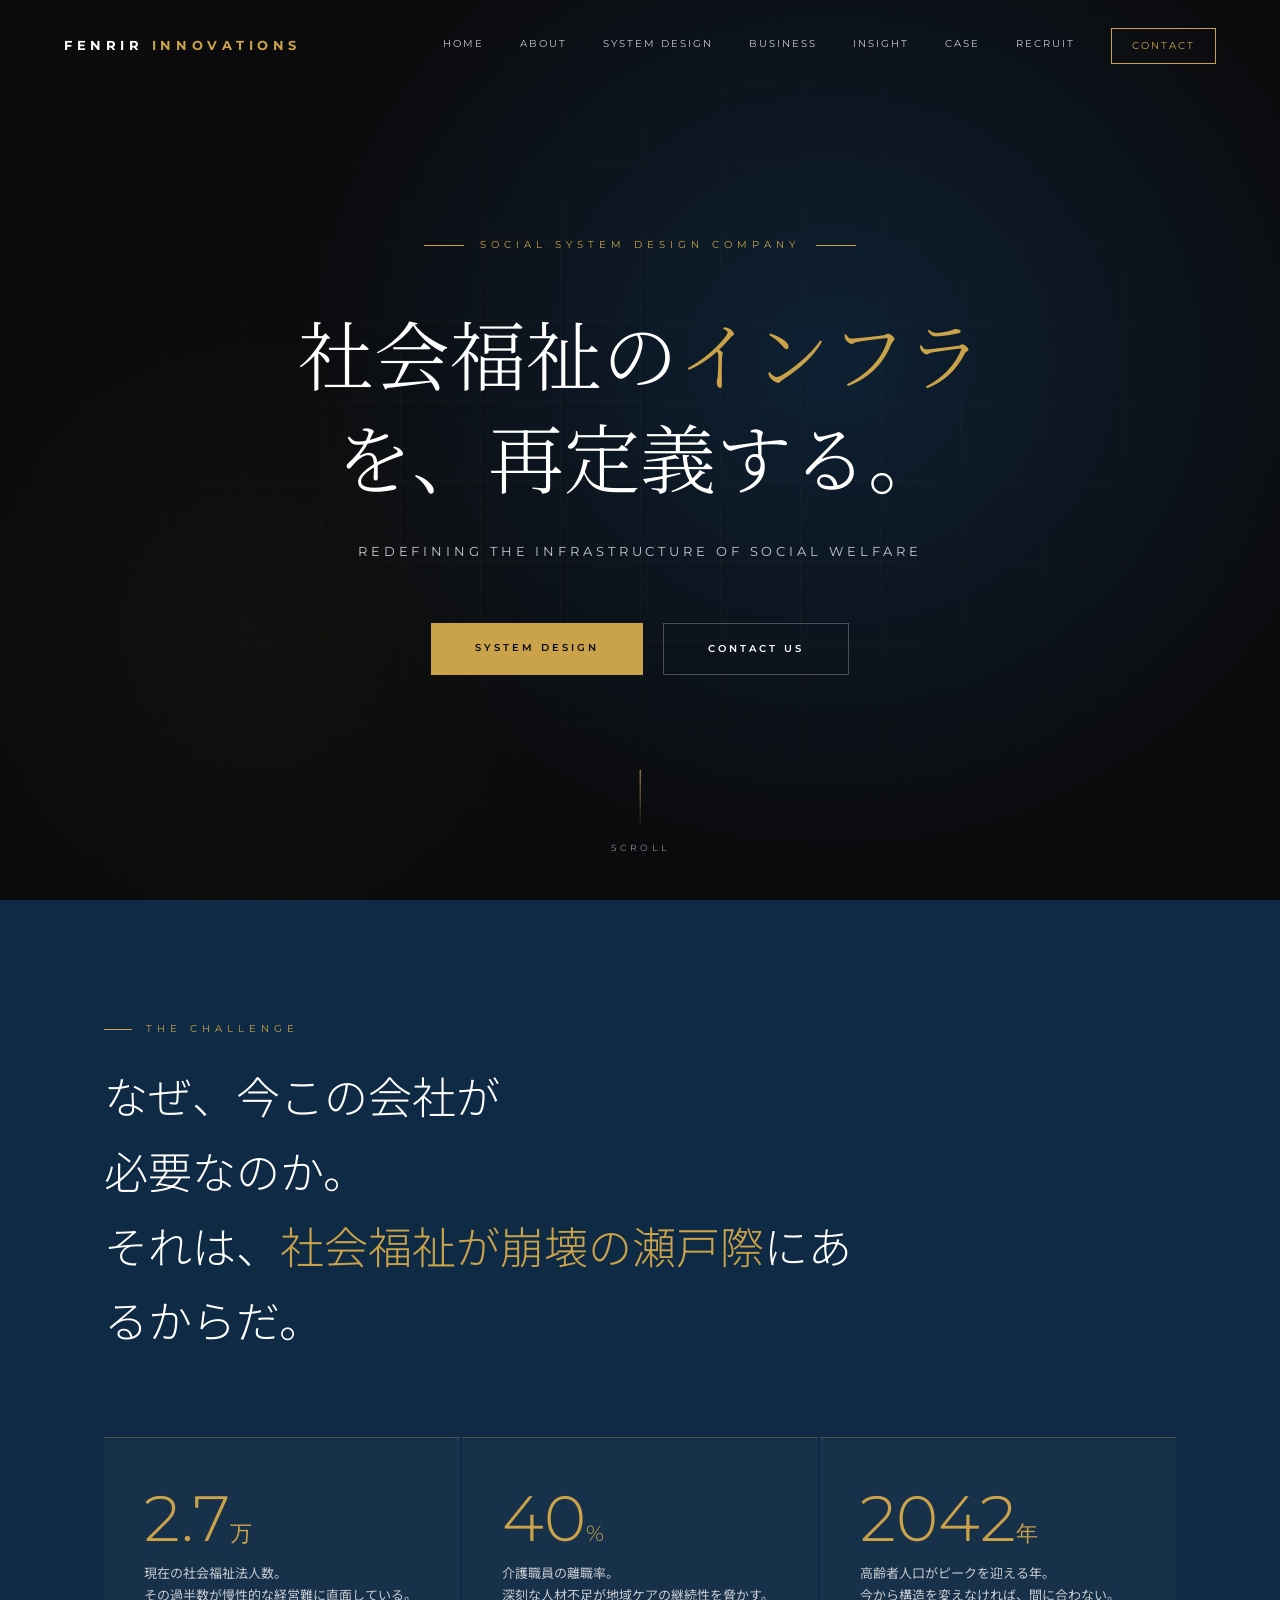
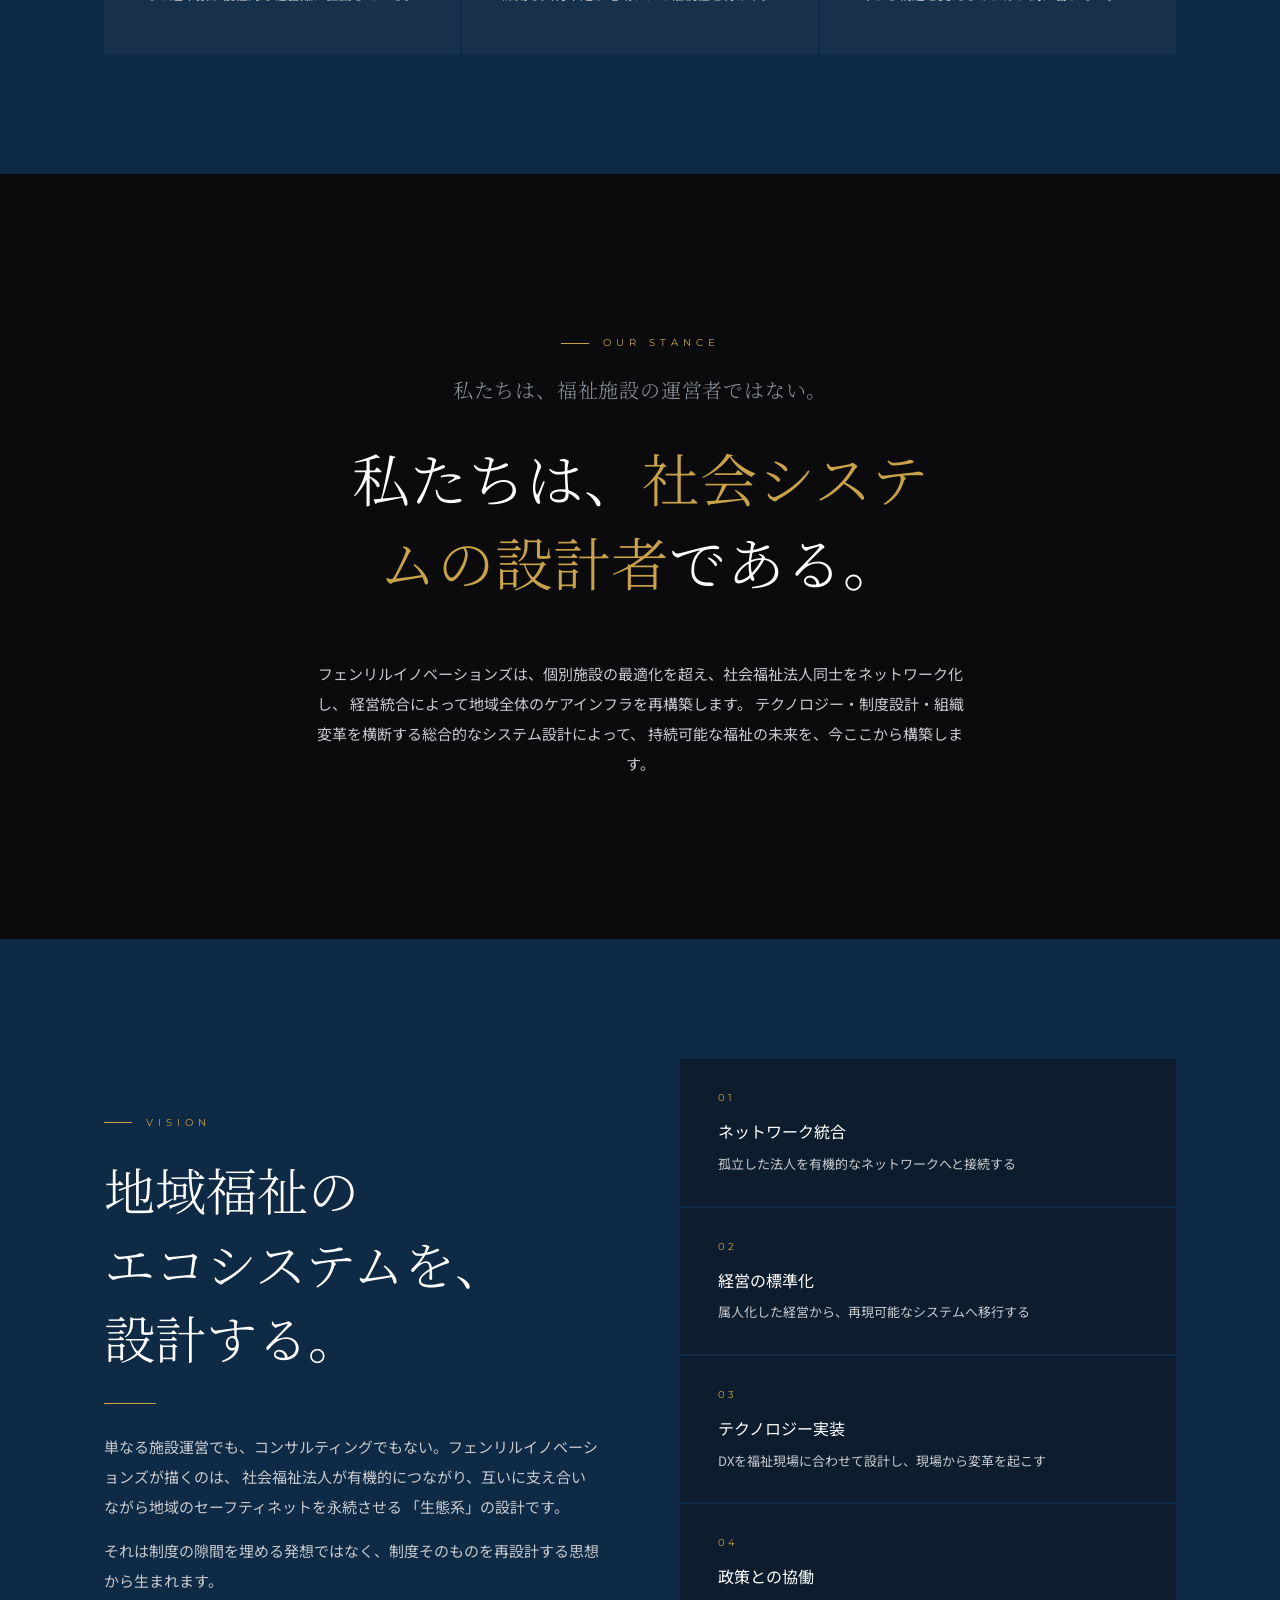
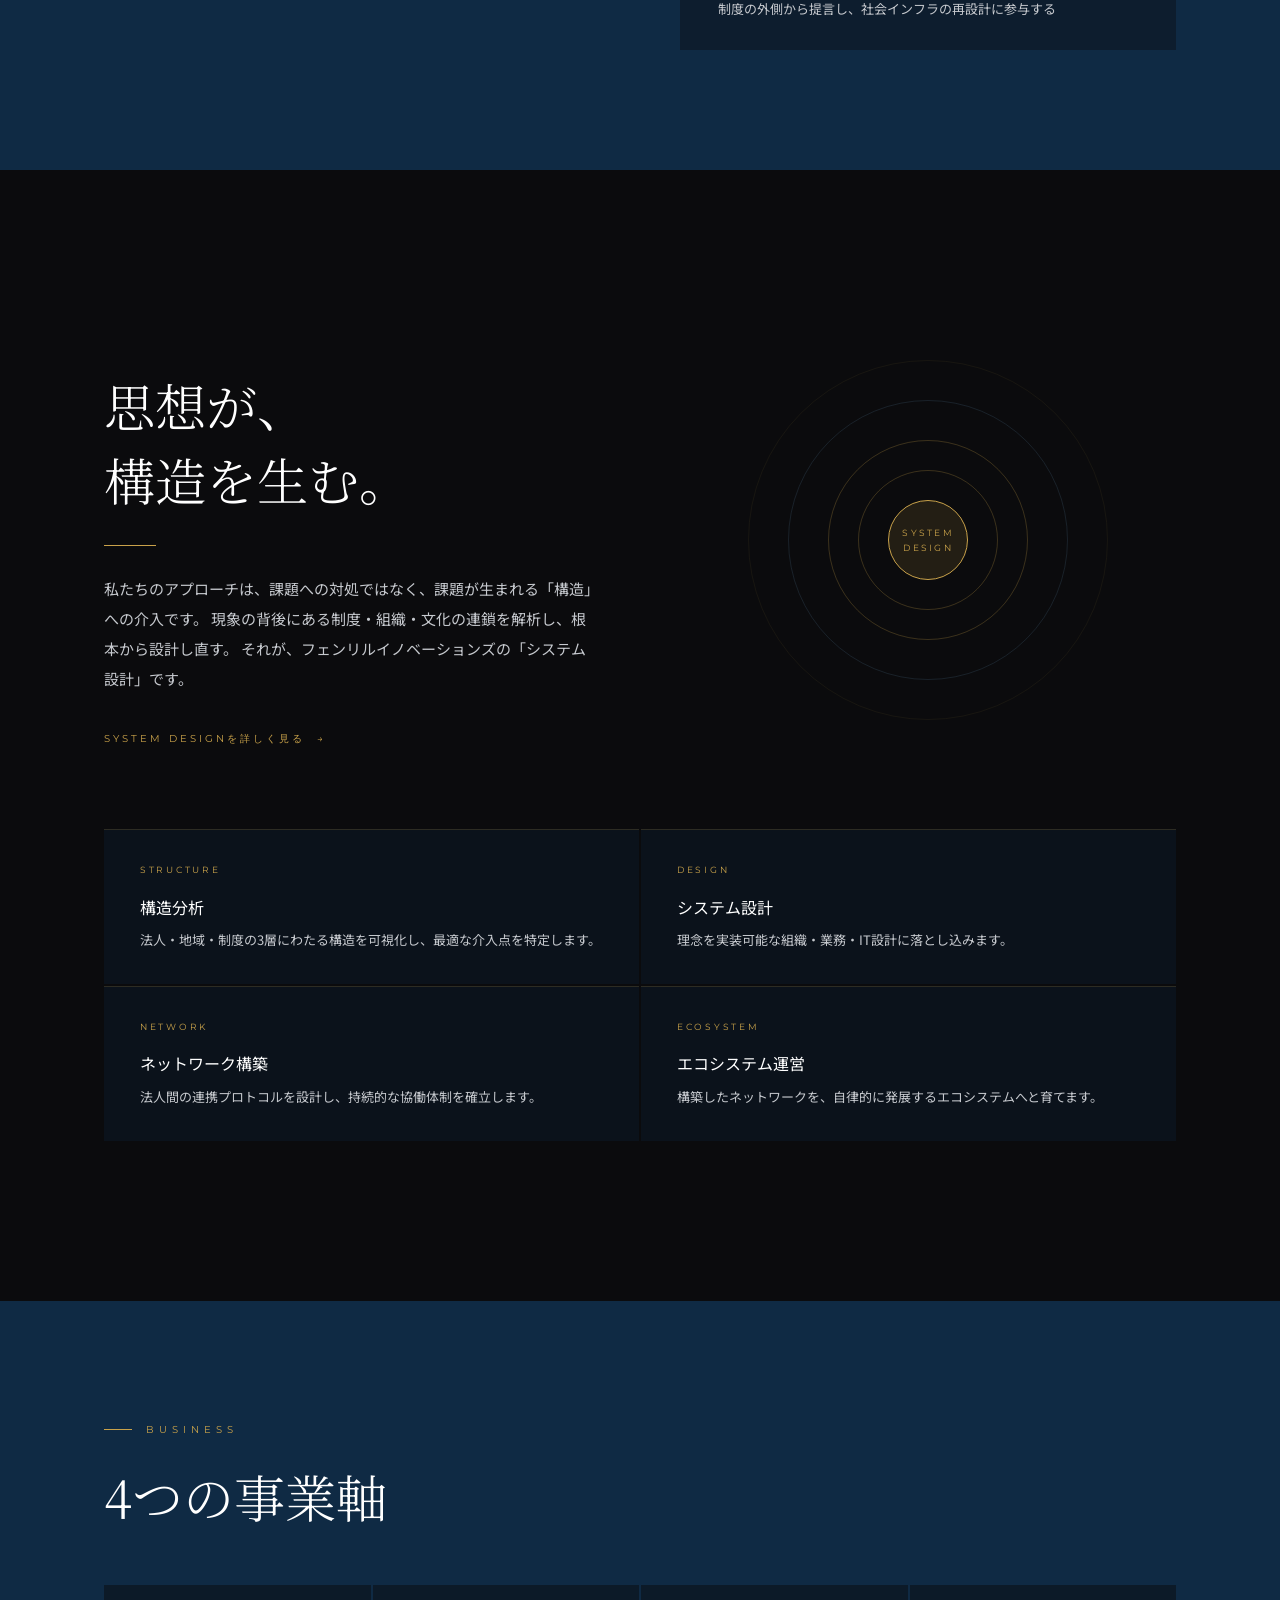
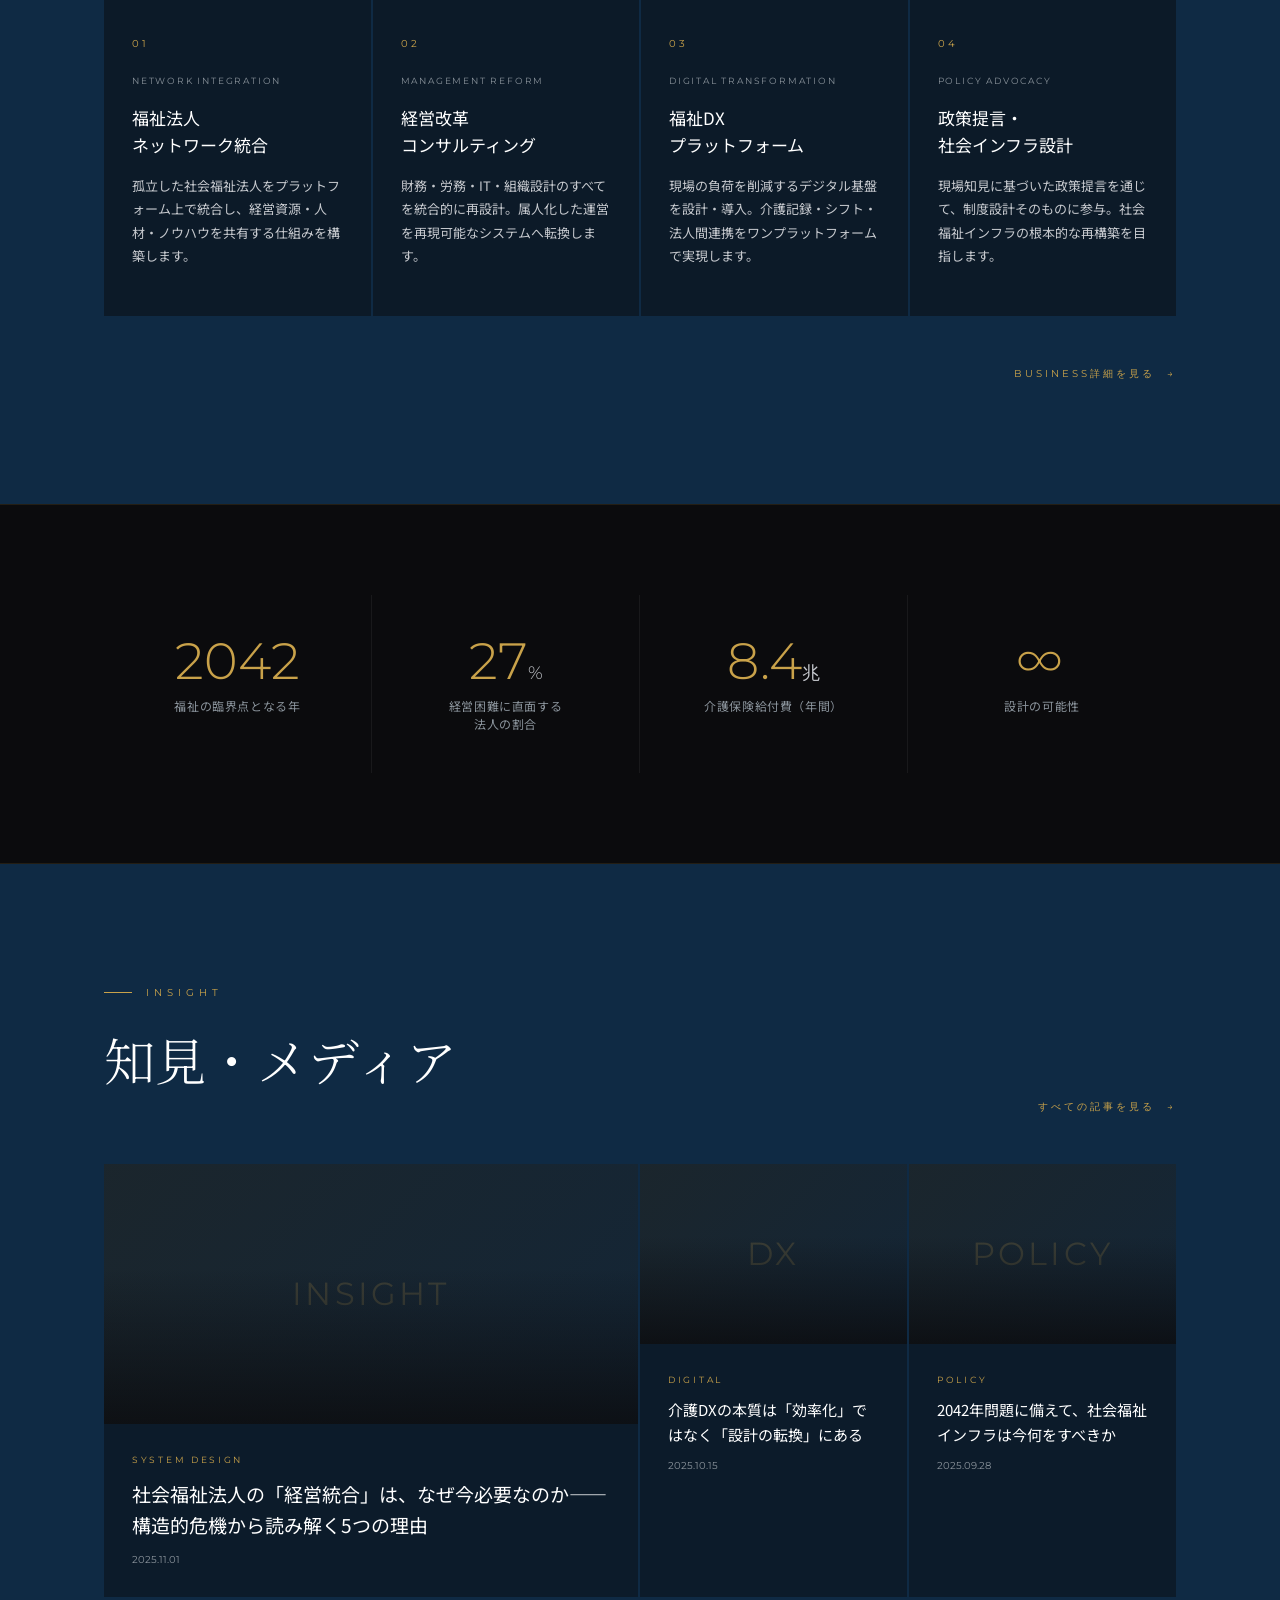
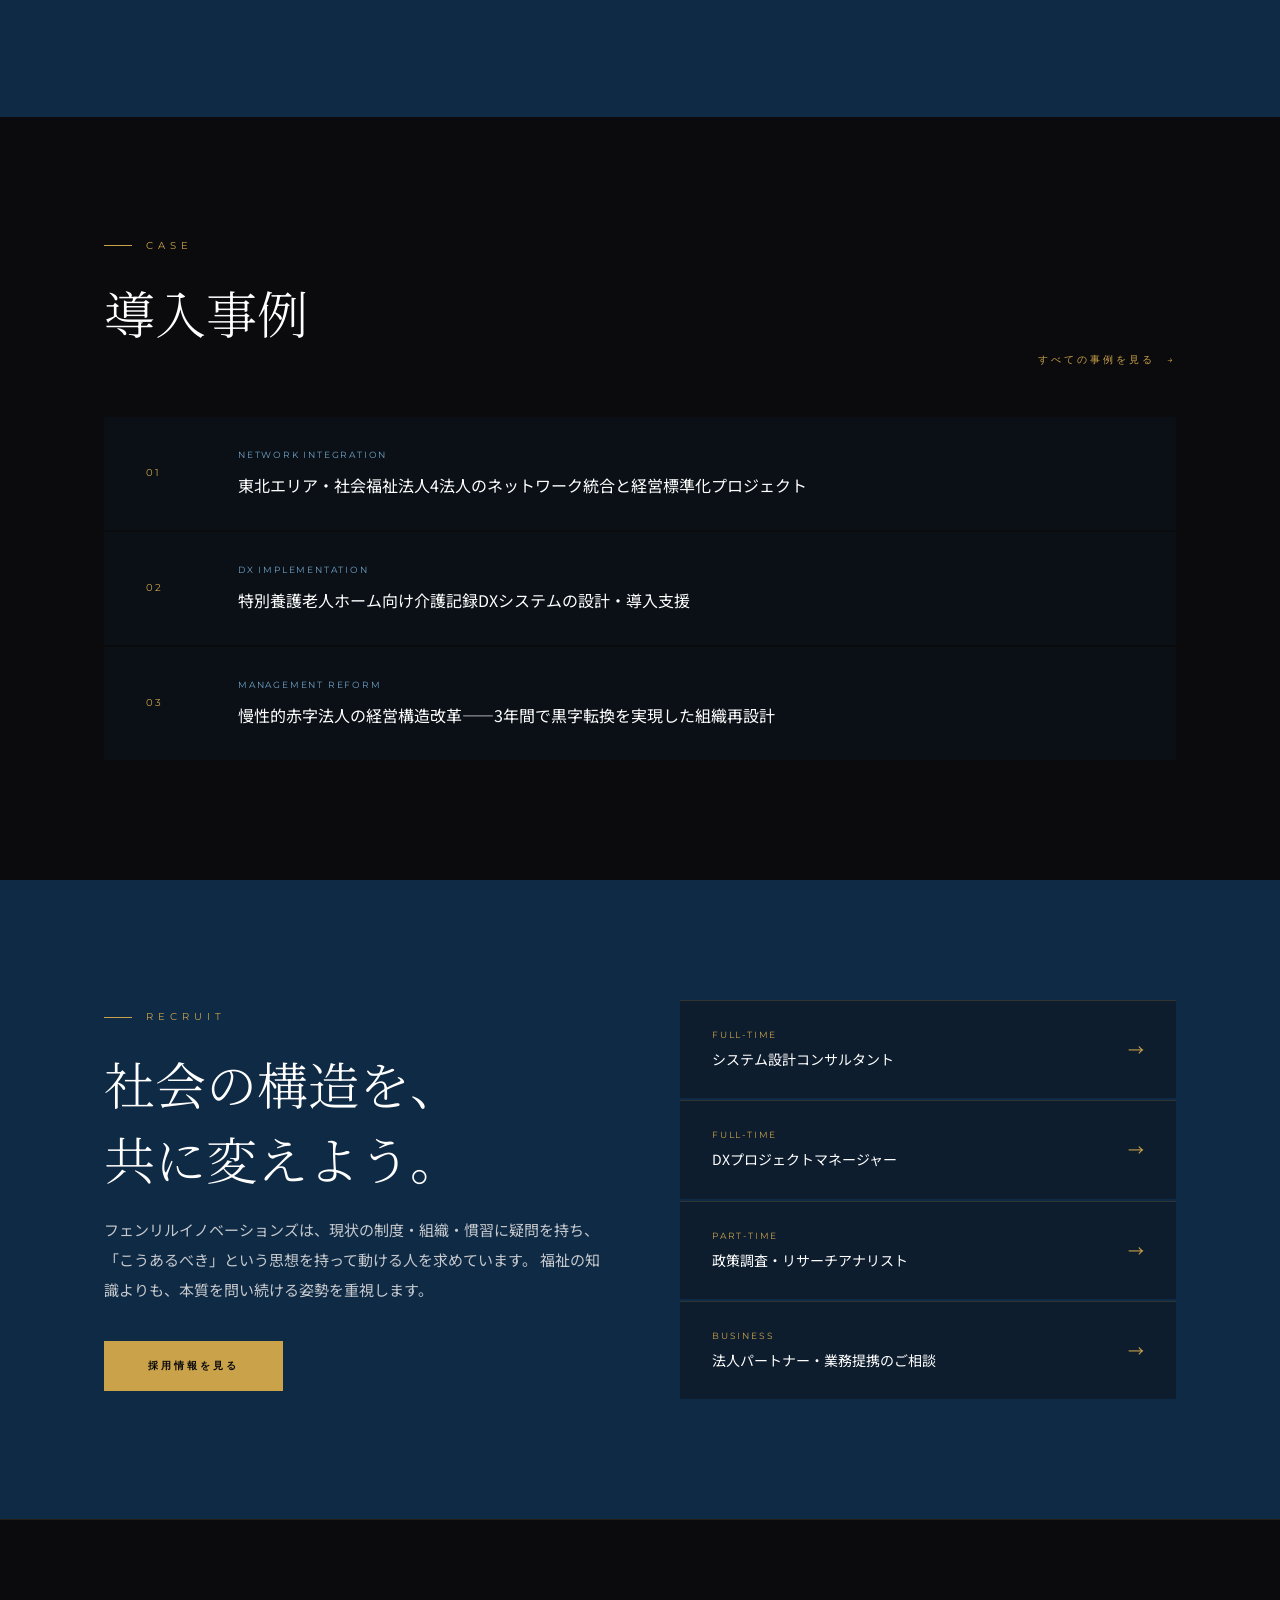
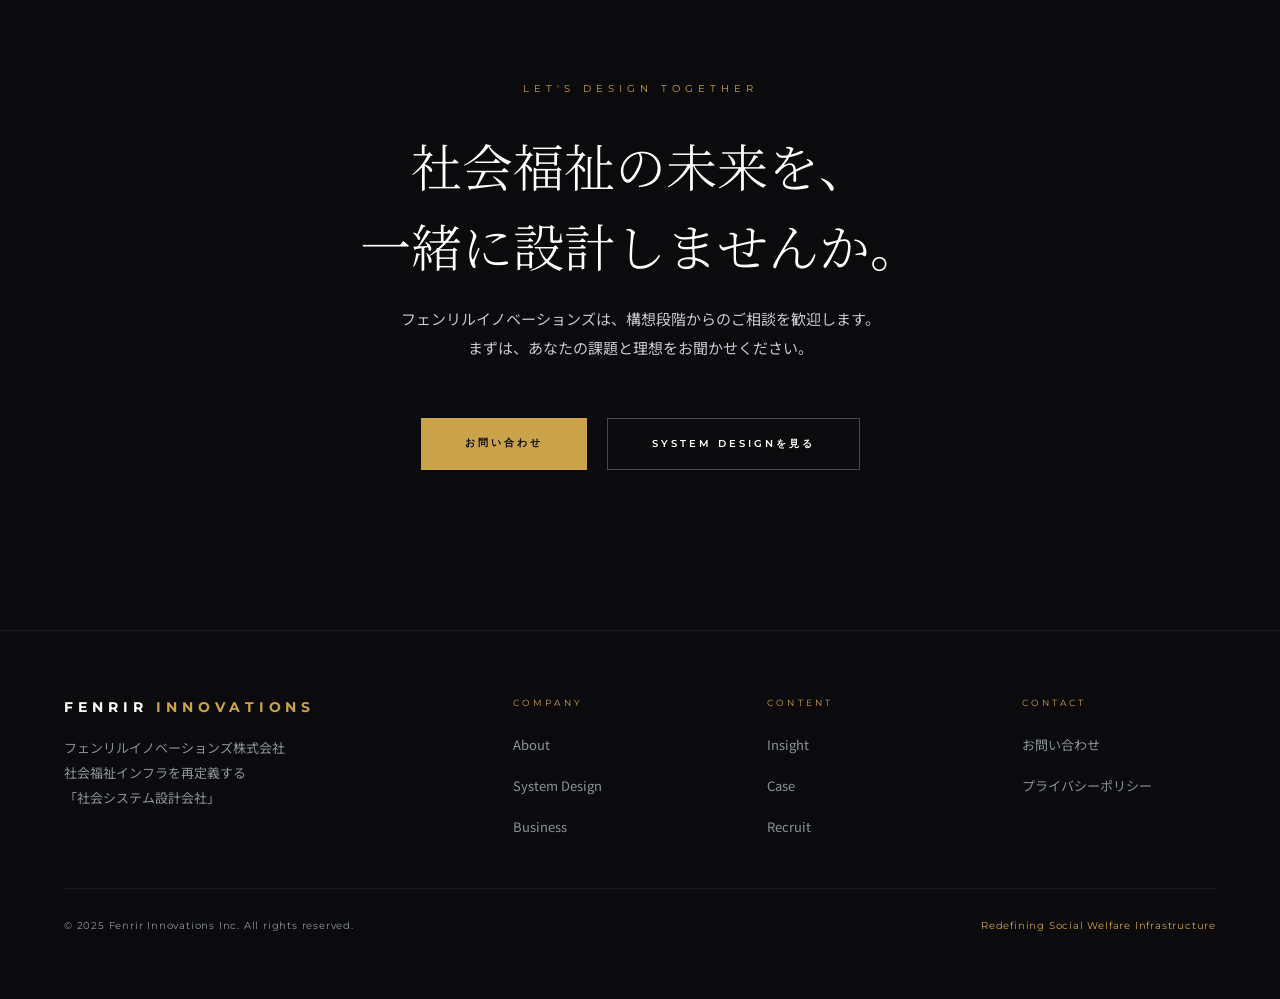
==== index.html @ e17260b4 "fix: STANCEセクションの取り消し線廃止・HEROの改行最適化 - STANCE: 取り消し線を削除し、サイズ差と色で対比を表現する設計に変更 - HERO: <br>タグ削除 + text-" ====
<!DOCTYPE html>
<html lang="ja">
<head>
  <meta charset="UTF-8">
  <meta name="viewport" content="width=device-width, initial-scale=1.0">
  <title>Fenrir Innovations Inc. | 社会福祉のインフラを、再定義する。</title>
  <meta name="description" content="フェンリルイノベーションズ株式会社は、社会福祉法人のネットワーク化と経営統合により、持続可能な地域福祉エコシステムを構築する「社会システム設計会社」です。">
  <link rel="preconnect" href="https://fonts.googleapis.com">
  <link rel="preconnect" href="https://fonts.gstatic.com" crossorigin>
  <link href="https://fonts.googleapis.com/css2?family=Noto+Serif+JP:wght@300;400;700&family=Noto+Sans+JP:wght@300;400;500&family=Montserrat:wght@300;400;600;700&display=swap" rel="stylesheet">
  <link rel="stylesheet" href="style.css">
</head>
<body>

<!-- HEADER -->
<header id="header">
  <a href="index.html" class="logo">FENRIR <span>INNOVATIONS</span></a>
  <nav>
    <a href="index.html">Home</a>
    <a href="about.html">About</a>
    <a href="system-design.html">System Design</a>
    <a href="business.html">Business</a>
    <a href="insight.html">Insight</a>
    <a href="case.html">Case</a>
    <a href="recruit.html">Recruit</a>
    <a href="contact.html" class="nav-cta">Contact</a>
  </nav>
  <div class="hamburger" id="hamburger"><span></span><span></span><span></span></div>
</header>

<div class="mobile-nav" id="mobileNav">
  <a href="index.html">Home</a>
  <a href="about.html">About</a>
  <a href="system-design.html">System Design</a>
  <a href="business.html">Business</a>
  <a href="insight.html">Insight</a>
  <a href="case.html">Case</a>
  <a href="recruit.html">Recruit</a>
  <a href="contact.html">Contact</a>
</div>

<!-- S1: HERO -->
<section class="hero">
  <div class="hero-bg"></div>
  <div class="hero-grid"></div>
  <div class="hero-content">
    <div class="hero-badge fu">Social System Design Company</div>
    <h1 class="hero-title fu">社会福祉の<span class="g">インフラ</span>を、再定義する。</h1>
    <p class="hero-en fu">Redefining the Infrastructure of Social Welfare</p>
    <div class="hero-btns fu">
      <a href="system-design.html" class="btn btn-gold">System Design</a>
      <a href="contact.html" class="btn btn-line">Contact Us</a>
    </div>
  </div>
  <div class="hero-scroll">
    <div class="scroll-line"></div>
    <span>Scroll</span>
  </div>
</section>

<!-- S2: CHALLENGE -->
<section class="s-challenge">
  <div class="wrap">
    <div class="s-label fu">The Challenge</div>
    <div class="challenge-quote fu">
      なぜ、今この会社が<br>必要なのか。<br>それは、<em>社会福祉が崩壊の瀬戸際</em>にあるからだ。
    </div>
    <div class="stats stg">
      <div class="stat">
        <div class="stat-n">2.7<span class="stat-u">万</span></div>
        <div class="stat-l">現在の社会福祉法人数。<br>その過半数が慢性的な経営難に直面している。</div>
      </div>
      <div class="stat">
        <div class="stat-n">40<span class="stat-u">%</span></div>
        <div class="stat-l">介護職員の離職率。<br>深刻な人材不足が地域ケアの継続性を脅かす。</div>
      </div>
      <div class="stat">
        <div class="stat-n">2042<span class="stat-u">年</span></div>
        <div class="stat-l">高齢者人口がピークを迎える年。<br>今から構造を変えなければ、間に合わない。</div>
      </div>
    </div>
  </div>
</section>

<!-- S3: STANCE -->
<section class="s-stance">
  <div class="wrap">
    <div class="s-label fu" style="justify-content:center;">Our Stance</div>
    <div class="stance-text fu">
      <p class="stance-neg">私たちは、福祉施設の運営者ではない。</p>
      <p class="stance-pos">私たちは、<span>社会システムの設計者</span>である。</p>
    </div>
    <p class="stance-body fu">
      フェンリルイノベーションズは、個別施設の最適化を超え、社会福祉法人同士をネットワーク化し、
      経営統合によって地域全体のケアインフラを再構築します。
      テクノロジー・制度設計・組織変革を横断する総合的なシステム設計によって、
      持続可能な福祉の未来を、今ここから構築します。
    </p>
  </div>
</section>

<!-- S4: VISION -->
<section class="s-vision">
  <div class="wrap">
    <div class="vision-text">
      <div class="s-label fu">Vision</div>
      <h2 class="s-title fu">地域福祉の<br>エコシステムを、<br>設計する。</h2>
      <div class="s-divider fu"></div>
      <p class="s-body fu">
        単なる施設運営でも、コンサルティングでもない。フェンリルイノベーションズが描くのは、
        社会福祉法人が有機的につながり、互いに支え合いながら地域のセーフティネットを永続させる
        「生態系」の設計です。
      </p>
      <p class="s-body fu" style="margin-top:14px;">
        それは制度の隙間を埋める発想ではなく、制度そのものを再設計する思想から生まれます。
      </p>
    </div>
    <div class="vision-pillars fu">
      <div class="v-pillar">
        <div class="v-num">01</div>
        <div class="v-name">ネットワーク統合</div>
        <div class="v-desc">孤立した法人を有機的なネットワークへと接続する</div>
      </div>
      <div class="v-pillar">
        <div class="v-num">02</div>
        <div class="v-name">経営の標準化</div>
        <div class="v-desc">属人化した経営から、再現可能なシステムへ移行する</div>
      </div>
      <div class="v-pillar">
        <div class="v-num">03</div>
        <div class="v-name">テクノロジー実装</div>
        <div class="v-desc">DXを福祉現場に合わせて設計し、現場から変革を起こす</div>
      </div>
      <div class="v-pillar">
        <div class="v-num">04</div>
        <div class="v-name">政策との協働</div>
        <div class="v-desc">制度の外側から提言し、社会インフラの再設計に参与する</div>
      </div>
    </div>
  </div>
</section>

<!-- S5: SYSTEM DESIGN -->
<section class="s-system">
  <div class="wrap">
    <div class="system-head">
      <div>
        <div class="s-label fu">System Design</div>
        <h2 class="s-title fu">思想が、<br>構造を生む。</h2>
        <div class="s-divider fu"></div>
        <p class="s-body fu">
          私たちのアプローチは、課題への対処ではなく、課題が生まれる「構造」への介入です。
          現象の背後にある制度・組織・文化の連鎖を解析し、根本から設計し直す。
          それが、フェンリルイノベーションズの「システム設計」です。
        </p>
        <a href="system-design.html" class="link-arrow fu" style="margin-top:36px;display:inline-flex;">System Designを詳しく見る</a>
      </div>
      <div class="diagram-wrap fi">
        <div class="diagram">
          <div class="ring"></div>
          <div class="ring"></div>
          <div class="ring"></div>
          <div class="ring"></div>
          <div class="ring"></div>
          <div class="ring-text">SYSTEM<br>DESIGN</div>
        </div>
      </div>
    </div>
    <div class="nodes stg">
      <div class="node">
        <div class="node-tag">Structure</div>
        <div class="node-title">構造分析</div>
        <div class="node-desc">法人・地域・制度の3層にわたる構造を可視化し、最適な介入点を特定します。</div>
      </div>
      <div class="node">
        <div class="node-tag">Design</div>
        <div class="node-title">システム設計</div>
        <div class="node-desc">理念を実装可能な組織・業務・IT設計に落とし込みます。</div>
      </div>
      <div class="node">
        <div class="node-tag">Network</div>
        <div class="node-title">ネットワーク構築</div>
        <div class="node-desc">法人間の連携プロトコルを設計し、持続的な協働体制を確立します。</div>
      </div>
      <div class="node">
        <div class="node-tag">Ecosystem</div>
        <div class="node-title">エコシステム運営</div>
        <div class="node-desc">構築したネットワークを、自律的に発展するエコシステムへと育てます。</div>
      </div>
    </div>
  </div>
</section>

<!-- S6: BUSINESS -->
<section class="s-business">
  <div class="wrap">
    <div class="s-label fu">Business</div>
    <h2 class="s-title fu">4つの事業軸</h2>
    <div class="biz-grid stg">
      <div class="biz-card">
        <div class="biz-num">01</div>
        <div class="biz-en">Network Integration</div>
        <div class="biz-title">福祉法人<br>ネットワーク統合</div>
        <div class="biz-desc">孤立した社会福祉法人をプラットフォーム上で統合し、経営資源・人材・ノウハウを共有する仕組みを構築します。</div>
      </div>
      <div class="biz-card">
        <div class="biz-num">02</div>
        <div class="biz-en">Management Reform</div>
        <div class="biz-title">経営改革<br>コンサルティング</div>
        <div class="biz-desc">財務・労務・IT・組織設計のすべてを統合的に再設計。属人化した運営を再現可能なシステムへ転換します。</div>
      </div>
      <div class="biz-card">
        <div class="biz-num">03</div>
        <div class="biz-en">Digital Transformation</div>
        <div class="biz-title">福祉DX<br>プラットフォーム</div>
        <div class="biz-desc">現場の負荷を削減するデジタル基盤を設計・導入。介護記録・シフト・法人間連携をワンプラットフォームで実現します。</div>
      </div>
      <div class="biz-card">
        <div class="biz-num">04</div>
        <div class="biz-en">Policy Advocacy</div>
        <div class="biz-title">政策提言・<br>社会インフラ設計</div>
        <div class="biz-desc">現場知見に基づいた政策提言を通じて、制度設計そのものに参与。社会福祉インフラの根本的な再構築を目指します。</div>
      </div>
    </div>
    <div style="margin-top:40px;text-align:right;" class="fu">
      <a href="business.html" class="link-arrow">Business詳細を見る</a>
    </div>
  </div>
</section>

<!-- S7: NUMBERS -->
<section class="s-numbers">
  <div class="wrap stg">
    <div class="num-item">
      <div class="num-val">2042</div>
      <div class="num-lbl">福祉の臨界点となる年</div>
    </div>
    <div class="num-item">
      <div class="num-val">27<span class="num-sfx">%</span></div>
      <div class="num-lbl">経営困難に直面する<br>法人の割合</div>
    </div>
    <div class="num-item">
      <div class="num-val">8.4<span class="num-sfx">兆</span></div>
      <div class="num-lbl">介護保険給付費（年間）</div>
    </div>
    <div class="num-item">
      <div class="num-val" style="letter-spacing:0.1em;">∞</div>
      <div class="num-lbl">設計の可能性</div>
    </div>
  </div>
</section>

<!-- S8: INSIGHT -->
<section class="s-insight">
  <div class="wrap">
    <div class="insight-head">
      <div>
        <div class="s-label fu">Insight</div>
        <h2 class="s-title fu">知見・メディア</h2>
      </div>
      <a href="insight.html" class="link-arrow fu">すべての記事を見る</a>
    </div>
    <div class="insight-grid stg">
      <div class="i-card feat">
        <div class="i-img"><span class="i-icon">INSIGHT</span></div>
        <div class="i-body">
          <div class="i-tag">System Design</div>
          <div class="i-ttl">社会福祉法人の「経営統合」は、なぜ今必要なのか——構造的危機から読み解く5つの理由</div>
          <div class="i-date">2025.11.01</div>
        </div>
      </div>
      <div class="i-card">
        <div class="i-img"><span class="i-icon">DX</span></div>
        <div class="i-body">
          <div class="i-tag">Digital</div>
          <div class="i-ttl">介護DXの本質は「効率化」ではなく「設計の転換」にある</div>
          <div class="i-date">2025.10.15</div>
        </div>
      </div>
      <div class="i-card">
        <div class="i-img"><span class="i-icon">POLICY</span></div>
        <div class="i-body">
          <div class="i-tag">Policy</div>
          <div class="i-ttl">2042年問題に備えて、社会福祉インフラは今何をすべきか</div>
          <div class="i-date">2025.09.28</div>
        </div>
      </div>
    </div>
  </div>
</section>

<!-- S9: CASE -->
<section class="s-case">
  <div class="wrap">
    <div class="case-head">
      <div>
        <div class="s-label fu">Case</div>
        <h2 class="s-title fu">導入事例</h2>
      </div>
      <a href="case.html" class="link-arrow fu">すべての事例を見る</a>
    </div>
    <div class="case-list fu">
      <div class="case-item">
        <div class="case-num">01</div>
        <div>
          <div class="case-tag">Network Integration</div>
          <div class="case-ttl">東北エリア・社会福祉法人4法人のネットワーク統合と経営標準化プロジェクト</div>
        </div>
        <div class="case-arr">→</div>
      </div>
      <div class="case-item">
        <div class="case-num">02</div>
        <div>
          <div class="case-tag">DX Implementation</div>
          <div class="case-ttl">特別養護老人ホーム向け介護記録DXシステムの設計・導入支援</div>
        </div>
        <div class="case-arr">→</div>
      </div>
      <div class="case-item">
        <div class="case-num">03</div>
        <div>
          <div class="case-tag">Management Reform</div>
          <div class="case-ttl">慢性的赤字法人の経営構造改革——3年間で黒字転換を実現した組織再設計</div>
        </div>
        <div class="case-arr">→</div>
      </div>
    </div>
  </div>
</section>

<!-- S10: RECRUIT -->
<section class="s-recruit">
  <div class="wrap">
    <div class="rec-text">
      <div class="s-label fu">Recruit</div>
      <h2 class="s-title fu">社会の構造を、<br>共に変えよう。</h2>
      <p class="fu">
        フェンリルイノベーションズは、現状の制度・組織・慣習に疑問を持ち、
        「こうあるべき」という思想を持って動ける人を求めています。
        福祉の知識よりも、本質を問い続ける姿勢を重視します。
      </p>
      <a href="recruit.html" class="btn btn-gold fu" style="display:inline-block;">採用情報を見る</a>
    </div>
    <div class="rec-pos fu">
      <div class="rec-item">
        <div><div class="rec-type">Full-time</div><div class="rec-name">システム設計コンサルタント</div></div>
        <div class="rec-arr">→</div>
      </div>
      <div class="rec-item">
        <div><div class="rec-type">Full-time</div><div class="rec-name">DXプロジェクトマネージャー</div></div>
        <div class="rec-arr">→</div>
      </div>
      <div class="rec-item">
        <div><div class="rec-type">Part-time</div><div class="rec-name">政策調査・リサーチアナリスト</div></div>
        <div class="rec-arr">→</div>
      </div>
      <div class="rec-item">
        <div><div class="rec-type">Business</div><div class="rec-name">法人パートナー・業務提携のご相談</div></div>
        <div class="rec-arr">→</div>
      </div>
    </div>
  </div>
</section>

<!-- S11: CONTACT CTA -->
<section class="s-cta">
  <div class="wrap">
    <div class="cta-en fu">Let's Design Together</div>
    <h2 class="cta-title fu">社会福祉の未来を、<br>一緒に設計しませんか。</h2>
    <p class="cta-sub fu">
      フェンリルイノベーションズは、構想段階からのご相談を歓迎します。<br>
      まずは、あなたの課題と理想をお聞かせください。
    </p>
    <div class="hero-btns fu">
      <a href="contact.html" class="btn btn-gold">お問い合わせ</a>
      <a href="system-design.html" class="btn btn-line">System Designを見る</a>
    </div>
  </div>
</section>

<!-- FOOTER -->
<footer>
  <div class="foot-inner">
    <div class="foot-brand">
      <a href="index.html" class="logo">FENRIR <span>INNOVATIONS</span></a>
      <p>フェンリルイノベーションズ株式会社<br>社会福祉インフラを再定義する<br>「社会システム設計会社」</p>
    </div>
    <div>
      <div class="foot-ttl">Company</div>
      <ul class="foot-list">
        <li><a href="about.html">About</a></li>
        <li><a href="system-design.html">System Design</a></li>
        <li><a href="business.html">Business</a></li>
      </ul>
    </div>
    <div>
      <div class="foot-ttl">Content</div>
      <ul class="foot-list">
        <li><a href="insight.html">Insight</a></li>
        <li><a href="case.html">Case</a></li>
        <li><a href="recruit.html">Recruit</a></li>
      </ul>
    </div>
    <div>
      <div class="foot-ttl">Contact</div>
      <ul class="foot-list">
        <li><a href="contact.html">お問い合わせ</a></li>
        <li><a href="#">プライバシーポリシー</a></li>
      </ul>
    </div>
  </div>
  <div class="foot-bottom">
    <span class="foot-copy">© 2025 Fenrir Innovations Inc. All rights reserved.</span>
    <span class="foot-copy" style="color:var(--gold);">Redefining Social Welfare Infrastructure</span>
  </div>
</footer>

<script src="script.js"></script>
</body>
</html>
---- style.css ----
/* ============================================
   FENRIR INNOVATIONS - Corporate Site CSS
   ============================================ */

*, *::before, *::after { margin: 0; padding: 0; box-sizing: border-box; }

:root {
  --black: #0B0B0D;
  --dark-blue: #0F2A44;
  --gold: #C9A24A;
  --silver: #C6C9CE;
  --ice-blue: #6FA3C8;
  --gray: #8A939B;
  --white: #FFFFFF;
  --font-serif: 'Noto Serif JP', 'Georgia', serif;
  --font-sans: 'Noto Sans JP', 'Helvetica Neue', sans-serif;
  --font-en: 'Montserrat', sans-serif;
  --ease: cubic-bezier(0.25, 0.46, 0.45, 0.94);
}

html { scroll-behavior: smooth; font-size: 16px; }

body {
  background: var(--black);
  color: var(--white);
  font-family: var(--font-sans);
  line-height: 1.8;
  overflow-x: hidden;
}

h1, h2, h3, h4 { font-family: var(--font-serif); font-weight: 300; line-height: 1.4; }
a { color: inherit; text-decoration: none; transition: 0.3s var(--ease); }
img { max-width: 100%; display: block; }

/* ============================================
   HEADER
   ============================================ */
header {
  position: fixed; top: 0; left: 0; width: 100%;
  z-index: 1000;
  padding: 28px 64px;
  display: flex; align-items: center; justify-content: space-between;
  transition: 0.4s var(--ease);
}
header.scrolled {
  background: rgba(11,11,13,0.96);
  backdrop-filter: blur(12px);
  padding: 18px 64px;
  border-bottom: 1px solid rgba(201,162,74,0.15);
}
.logo {
  font-family: var(--font-en); font-size: 13px; font-weight: 700;
  letter-spacing: 0.35em; color: var(--white); text-transform: uppercase;
}
.logo span { color: var(--gold); }

nav { display: flex; gap: 36px; align-items: center; }
nav a {
  font-family: var(--font-en); font-size: 10px; letter-spacing: 0.2em;
  text-transform: uppercase; color: var(--silver);
  position: relative; padding-bottom: 4px;
}
nav a::after {
  content: ''; position: absolute; bottom: 0; left: 0;
  width: 0; height: 1px; background: var(--gold); transition: 0.3s var(--ease);
}
nav a:hover { color: var(--white); }
nav a:hover::after { width: 100%; }
.nav-cta {
  border: 1px solid var(--gold) !important; color: var(--gold) !important;
  padding: 8px 20px !important; padding-bottom: 8px !important;
}
.nav-cta::after { display: none !important; }
.nav-cta:hover { background: var(--gold); color: var(--black) !important; }

.hamburger { display: none; flex-direction: column; gap: 6px; cursor: pointer; z-index: 1001; }
.hamburger span { display: block; width: 24px; height: 1px; background: var(--white); transition: 0.3s var(--ease); }

.mobile-nav {
  display: none; position: fixed; inset: 0;
  background: rgba(11,11,13,0.98);
  flex-direction: column; align-items: center; justify-content: center; gap: 36px;
  z-index: 999; opacity: 0; pointer-events: none; transition: 0.4s var(--ease);
}
.mobile-nav.open { opacity: 1; pointer-events: all; }
.mobile-nav a { font-family: var(--font-en); font-size: 18px; letter-spacing: 0.3em; text-transform: uppercase; color: var(--silver); }
.mobile-nav a:hover { color: var(--gold); }

/* ============================================
   HERO
   ============================================ */
.hero {
  position: relative; height: 100vh; min-height: 700px;
  display: flex; align-items: center; justify-content: center;
  background: var(--black); overflow: hidden;
}
.hero-bg {
  position: absolute; inset: 0;
  background:
    radial-gradient(ellipse 60% 80% at 65% 40%, rgba(15,42,68,0.7) 0%, transparent 70%),
    radial-gradient(ellipse 40% 60% at 20% 70%, rgba(201,162,74,0.04) 0%, transparent 60%);
}
.hero-grid {
  position: absolute; inset: 0;
  background-image:
    linear-gradient(rgba(201,162,74,0.04) 1px, transparent 1px),
    linear-gradient(90deg, rgba(201,162,74,0.04) 1px, transparent 1px);
  background-size: 80px 80px;
  mask-image: radial-gradient(ellipse at center, black 30%, transparent 70%);
}
.hero-content { position: relative; text-align: center; max-width: 860px; padding: 0 40px; }
.hero-badge {
  display: inline-flex; align-items: center; gap: 16px;
  font-family: var(--font-en); font-size: 10px; letter-spacing: 0.5em; color: var(--gold);
  text-transform: uppercase; margin-bottom: 48px;
}
.hero-badge::before, .hero-badge::after { content: ''; display: block; width: 40px; height: 1px; background: var(--gold); }
h1.hero-title { font-size: clamp(38px, 6vw, 76px); font-weight: 300; line-height: 1.35; margin-bottom: 32px; text-wrap: balance; }
h1.hero-title .g { color: var(--gold); }
.hero-en {
  font-family: var(--font-en); font-size: clamp(11px,1.2vw,13px); letter-spacing: 0.3em;
  color: var(--silver); margin-bottom: 60px; text-transform: uppercase;
}
.hero-btns { display: flex; gap: 20px; justify-content: center; flex-wrap: wrap; }
.btn {
  display: inline-block; padding: 16px 44px;
  font-family: var(--font-en); font-size: 10px; letter-spacing: 0.3em; text-transform: uppercase; font-weight: 600;
  transition: 0.3s var(--ease);
}
.btn-gold { background: var(--gold); color: var(--black); }
.btn-gold:hover { background: var(--white); transform: translateY(-2px); }
.btn-line { border: 1px solid rgba(255,255,255,0.25); color: var(--white); }
.btn-line:hover { border-color: var(--gold); color: var(--gold); }
.hero-scroll {
  position: absolute; bottom: 44px; left: 50%; transform: translateX(-50%);
  display: flex; flex-direction: column; align-items: center; gap: 10px;
  font-family: var(--font-en); font-size: 9px; letter-spacing: 0.4em; color: var(--gray); text-transform: uppercase;
}
.scroll-line { width: 1px; height: 60px; background: linear-gradient(to bottom, var(--gold), transparent); animation: pulse 2s ease-in-out infinite; }
@keyframes pulse { 0%,100%{opacity:0.3} 50%{opacity:1} }

/* ============================================
   SECTION COMMON
   ============================================ */
.s-label {
  font-family: var(--font-en); font-size: 10px; letter-spacing: 0.5em; color: var(--gold);
  text-transform: uppercase; margin-bottom: 20px;
  display: flex; align-items: center; gap: 14px;
}
.s-label::before { content: ''; display: block; width: 28px; height: 1px; background: var(--gold); }
.s-title { font-size: clamp(28px,4vw,52px); font-weight: 300; line-height: 1.45; margin-bottom: 20px; }
.s-divider { width: 52px; height: 1px; background: var(--gold); margin: 28px 0; }
.s-body { font-size: 15px; color: var(--silver); line-height: 2; }
.wrap { max-width: 1200px; margin: 0 auto; padding: 0 64px; }
.link-arrow {
  display: inline-flex; align-items: center; gap: 12px;
  font-family: var(--font-en); font-size: 10px; letter-spacing: 0.3em; text-transform: uppercase; color: var(--gold);
}
.link-arrow::after { content: '→'; transition: 0.3s var(--ease); }
.link-arrow:hover::after { transform: translateX(6px); }

/* ============================================
   CHALLENGE
   ============================================ */
.s-challenge { background: var(--dark-blue); }
.s-challenge .wrap { padding-top: 120px; padding-bottom: 120px; }
.challenge-quote { font-size: clamp(22px,3.5vw,44px); font-weight: 300; line-height: 1.7; max-width: 780px; margin-bottom: 80px; }
.challenge-quote em { color: var(--gold); font-style: normal; }
.stats { display: grid; grid-template-columns: repeat(3,1fr); gap: 2px; }
.stat { background: rgba(255,255,255,0.03); padding: 48px 40px; border-top: 1px solid rgba(201,162,74,0.3); transition: 0.3s var(--ease); }
.stat:hover { background: rgba(201,162,74,0.05); }
.stat-n { font-family: var(--font-en); font-size: clamp(40px,5vw,64px); font-weight: 300; color: var(--gold); line-height: 1; margin-bottom: 12px; }
.stat-u { font-size: 22px; }
.stat-l { font-size: 13px; color: var(--silver); line-height: 1.7; }

/* ============================================
   STANCE
   ============================================ */
.s-stance { background: var(--black); }
.s-stance .wrap { padding-top: 160px; padding-bottom: 160px; text-align: center; }
.stance-text { margin-bottom: 56px; }
.stance-neg {
  font-size: clamp(14px, 1.6vw, 20px);
  font-weight: 300;
  color: var(--gray);
  letter-spacing: 0.04em;
  margin-bottom: 28px;
  font-family: var(--font-serif);
}
.stance-pos {
  font-size: clamp(28px, 4.5vw, 62px);
  font-weight: 300;
  color: var(--white);
  line-height: 1.45;
  font-family: var(--font-serif);
  text-wrap: balance;
}
.stance-pos span { color: var(--gold); }
.stance-body { max-width: 660px; margin: 0 auto; font-size: 15px; color: var(--silver); line-height: 2; }

/* ============================================
   VISION
   ============================================ */
.s-vision { background: var(--dark-blue); }
.s-vision .wrap { padding-top: 120px; padding-bottom: 120px; display: grid; grid-template-columns: 1fr 1fr; gap: 80px; align-items: center; }
.vision-pillars { display: flex; flex-direction: column; gap: 2px; }
.v-pillar {
  padding: 30px 36px; background: rgba(11,11,13,0.4);
  border-left: 2px solid transparent; transition: 0.3s var(--ease); cursor: default;
}
.v-pillar:hover { border-left-color: var(--gold); background: rgba(11,11,13,0.65); }
.v-num { font-family: var(--font-en); font-size: 10px; color: var(--gold); letter-spacing: 0.3em; margin-bottom: 10px; }
.v-name { font-size: 16px; margin-bottom: 6px; }
.v-desc { font-size: 13px; color: var(--silver); }

/* ============================================
   SYSTEM DESIGN
   ============================================ */
.s-system { background: var(--black); }
.s-system .wrap { padding-top: 160px; padding-bottom: 160px; }
.system-head { display: grid; grid-template-columns: 1fr 1fr; gap: 80px; margin-bottom: 80px; align-items: center; }
.diagram-wrap { display: flex; align-items: center; justify-content: center; height: 360px; }
.diagram {
  position: relative; width: 200px; height: 200px;
  display: flex; align-items: center; justify-content: center;
}
.ring {
  position: absolute; border-radius: 50%; border: 1px solid rgba(201,162,74,0.25);
  top: 50%; left: 50%; transform: translate(-50%,-50%);
}
.ring:nth-child(1){width:80px;height:80px;background:rgba(201,162,74,0.12);border-color:var(--gold);}
.ring:nth-child(2){width:140px;height:140px;animation:spin 20s linear infinite;}
.ring:nth-child(3){width:200px;height:200px;animation:spin 30s linear infinite reverse;}
.ring:nth-child(4){width:280px;height:280px;border-color:rgba(111,163,200,0.15);}
.ring:nth-child(5){width:360px;height:360px;border-color:rgba(201,162,74,0.07);}
.ring-text {
  position: absolute; top:50%; left:50%; transform:translate(-50%,-50%);
  font-family: var(--font-en); font-size: 9px; letter-spacing: 0.25em; color: var(--gold);
  text-align: center; text-transform: uppercase; line-height: 1.7; z-index: 2;
}
@keyframes spin {from{transform:translate(-50%,-50%)rotate(0deg)}to{transform:translate(-50%,-50%)rotate(360deg)}}
.nodes { display: grid; grid-template-columns: repeat(2,1fr); gap: 2px; }
.node {
  padding: 32px 36px; background: rgba(15,42,68,0.25);
  border-top: 1px solid rgba(201,162,74,0.18); transition: 0.3s var(--ease);
}
.node:hover { background: rgba(15,42,68,0.55); }
.node-tag { font-family: var(--font-en); font-size: 9px; letter-spacing: 0.3em; color: var(--gold); text-transform: uppercase; margin-bottom: 14px; }
.node-title { font-size: 16px; margin-bottom: 8px; }
.node-desc { font-size: 13px; color: var(--silver); line-height: 1.75; }

/* ============================================
   BUSINESS
   ============================================ */
.s-business { background: var(--dark-blue); }
.s-business .wrap { padding-top: 120px; padding-bottom: 120px; }
.biz-grid { display: grid; grid-template-columns: repeat(4,1fr); gap: 2px; margin-top: 52px; }
.biz-card {
  background: rgba(11,11,13,0.5); padding: 48px 28px;
  border-top: 2px solid transparent; transition: 0.3s var(--ease);
}
.biz-card:hover { border-top-color: var(--gold); background: rgba(11,11,13,0.8); transform: translateY(-4px); }
.biz-num { font-family: var(--font-en); font-size: 10px; color: var(--gold); letter-spacing: 0.3em; margin-bottom: 20px; }
.biz-en { font-family: var(--font-en); font-size: 9px; letter-spacing: 0.2em; color: var(--gray); text-transform: uppercase; margin-bottom: 16px; }
.biz-title { font-size: 17px; line-height: 1.55; margin-bottom: 16px; }
.biz-desc { font-size: 13px; color: var(--silver); line-height: 1.8; }

/* ============================================
   NUMBERS
   ============================================ */
.s-numbers { background: var(--black); border-top: 1px solid rgba(201,162,74,0.12); border-bottom: 1px solid rgba(201,162,74,0.12); }
.s-numbers .wrap { padding-top: 90px; padding-bottom: 90px; display: grid; grid-template-columns: repeat(4,1fr); }
.num-item { padding: 40px 36px; border-right: 1px solid rgba(255,255,255,0.06); text-align: center; }
.num-item:last-child { border-right: none; }
.num-val { font-family: var(--font-en); font-size: clamp(36px,4vw,56px); font-weight: 300; color: var(--gold); line-height: 1; margin-bottom: 6px; }
.num-sfx { font-size: 18px; color: var(--silver); }
.num-lbl { font-size: 12px; color: var(--gray); letter-spacing: 0.05em; margin-top: 10px; line-height: 1.5; }

/* ============================================
   INSIGHT
   ============================================ */
.s-insight { background: var(--dark-blue); }
.s-insight .wrap { padding-top: 120px; padding-bottom: 120px; }
.insight-head { display: flex; justify-content: space-between; align-items: flex-end; flex-wrap: wrap; gap: 16px; margin-bottom: 48px; }
.insight-grid { display: grid; grid-template-columns: 2fr 1fr 1fr; gap: 2px; }
.i-card { background: rgba(11,11,13,0.45); overflow: hidden; transition: 0.3s var(--ease); cursor: pointer; }
.i-card:hover { background: rgba(11,11,13,0.75); transform: translateY(-4px); }
.i-img {
  height: 180px; position: relative; overflow: hidden;
  background: linear-gradient(135deg, rgba(201,162,74,0.08), rgba(111,163,200,0.08));
  display: flex; align-items: center; justify-content: center;
}
.i-img::after { content: ''; position: absolute; inset: 0; background: linear-gradient(to bottom, transparent 40%, rgba(11,11,13,0.8)); }
.i-card.feat .i-img { height: 260px; }
.i-icon { font-family: var(--font-en); font-size: 32px; color: rgba(201,162,74,0.2); letter-spacing: 0.1em; }
.i-body { padding: 28px; }
.i-tag { font-family: var(--font-en); font-size: 9px; letter-spacing: 0.3em; color: var(--gold); text-transform: uppercase; margin-bottom: 10px; }
.i-ttl { font-size: 15px; line-height: 1.65; margin-bottom: 10px; }
.i-card.feat .i-ttl { font-size: 19px; }
.i-date { font-family: var(--font-en); font-size: 10px; color: var(--gray); }

/* ============================================
   CASE
   ============================================ */
.s-case { background: var(--black); }
.s-case .wrap { padding-top: 120px; padding-bottom: 120px; }
.case-head { display: flex; justify-content: space-between; align-items: flex-end; flex-wrap: wrap; gap: 16px; margin-bottom: 48px; }
.case-list { display: flex; flex-direction: column; gap: 2px; }
.case-item {
  display: grid; grid-template-columns: 56px 1fr auto;
  gap: 36px; align-items: center; padding: 30px 40px;
  background: rgba(15,42,68,0.18); border-left: 2px solid transparent; transition: 0.3s var(--ease); cursor: pointer;
}
.case-item:hover { border-left-color: var(--gold); background: rgba(15,42,68,0.4); }
.case-num { font-family: var(--font-en); font-size: 10px; color: var(--gold); letter-spacing: 0.2em; }
.case-tag { font-family: var(--font-en); font-size: 9px; letter-spacing: 0.2em; color: var(--ice-blue); text-transform: uppercase; margin-bottom: 8px; }
.case-ttl { font-size: 16px; }
.case-arr { color: var(--gold); font-size: 20px; opacity: 0; transform: translateX(-10px); transition: 0.3s var(--ease); }
.case-item:hover .case-arr { opacity: 1; transform: translateX(0); }

/* ============================================
   RECRUIT
   ============================================ */
.s-recruit { background: var(--dark-blue); }
.s-recruit .wrap { padding-top: 120px; padding-bottom: 120px; display: grid; grid-template-columns: 1fr 1fr; gap: 80px; align-items: center; }
.rec-text p { font-size: 15px; color: var(--silver); line-height: 2; margin-bottom: 36px; }
.rec-pos { display: flex; flex-direction: column; gap: 2px; }
.rec-item {
  display: flex; justify-content: space-between; align-items: center;
  padding: 26px 32px; background: rgba(11,11,13,0.4);
  border-top: 1px solid rgba(201,162,74,0.18); cursor: pointer; transition: 0.3s var(--ease);
}
.rec-item:hover { background: rgba(11,11,13,0.7); }
.rec-type { font-family: var(--font-en); font-size: 9px; letter-spacing: 0.2em; color: var(--gold); text-transform: uppercase; margin-bottom: 4px; }
.rec-name { font-size: 14px; }
.rec-arr { color: var(--gold); transition: 0.3s var(--ease); }
.rec-item:hover .rec-arr { transform: translateX(4px); }

/* ============================================
   CONTACT CTA
   ============================================ */
.s-cta { background: var(--black); border-top: 1px solid rgba(201,162,74,0.12); }
.s-cta .wrap { padding-top: 160px; padding-bottom: 160px; text-align: center; }
.cta-en { font-family: var(--font-en); font-size: 10px; letter-spacing: 0.5em; color: var(--gold); text-transform: uppercase; margin-bottom: 28px; }
.cta-title { font-size: clamp(28px,4vw,52px); font-weight: 300; line-height: 1.55; margin-bottom: 20px; }
.cta-sub { font-size: 15px; color: var(--silver); margin-bottom: 56px; line-height: 1.9; }

/* ============================================
   FOOTER
   ============================================ */
footer { background: var(--black); border-top: 1px solid rgba(255,255,255,0.06); padding: 64px; }
.foot-inner { max-width: 1200px; margin: 0 auto; display: grid; grid-template-columns: 2fr 1fr 1fr 1fr; gap: 60px; margin-bottom: 48px; }
.foot-brand .logo { font-size: 14px; margin-bottom: 16px; display: block; }
.foot-brand p { font-size: 13px; color: var(--gray); line-height: 1.9; }
.foot-ttl { font-family: var(--font-en); font-size: 9px; letter-spacing: 0.35em; color: var(--gold); text-transform: uppercase; margin-bottom: 18px; }
.foot-list { list-style: none; display: flex; flex-direction: column; gap: 12px; }
.foot-list a { font-size: 13px; color: var(--gray); }
.foot-list a:hover { color: var(--white); }
.foot-bottom { max-width: 1200px; margin: 0 auto; padding-top: 28px; border-top: 1px solid rgba(255,255,255,0.06); display: flex; justify-content: space-between; align-items: center; }
.foot-copy { font-family: var(--font-en); font-size: 10px; color: var(--gray); letter-spacing: 0.08em; }

/* ============================================
   PAGE HERO (sub pages)
   ============================================ */
.page-hero { padding: 180px 64px 100px; background: var(--black); border-bottom: 1px solid rgba(201,162,74,0.12); }
.page-hero-inner { max-width: 1200px; margin: 0 auto; }
.page-hero-lbl { font-family: var(--font-en); font-size: 10px; letter-spacing: 0.5em; color: var(--gold); text-transform: uppercase; margin-bottom: 20px; }
.page-hero-title { font-size: clamp(36px,5vw,68px); font-weight: 300; line-height: 1.3; margin-bottom: 20px; }
.page-hero-en { font-family: var(--font-en); font-size: 12px; letter-spacing: 0.25em; color: var(--silver); text-transform: uppercase; }

/* ============================================
   CONTACT FORM
   ============================================ */
.contact-wrap { max-width: 720px; margin: 0 auto; }
.form-row { margin-bottom: 28px; }
.form-label { display: block; font-family: var(--font-en); font-size: 10px; letter-spacing: 0.3em; color: var(--silver); text-transform: uppercase; margin-bottom: 10px; }
.form-label .req { color: var(--gold); margin-left: 6px; }
.form-input, .form-select, .form-textarea {
  width: 100%; background: rgba(255,255,255,0.04); border: 1px solid rgba(255,255,255,0.1);
  color: var(--white); padding: 14px 18px; font-family: var(--font-sans); font-size: 15px; outline: none;
  transition: 0.3s var(--ease);
}
.form-input:focus, .form-select:focus, .form-textarea:focus { border-color: var(--gold); background: rgba(201,162,74,0.04); }
.form-select { appearance: none; cursor: pointer; }
.form-textarea { height: 180px; resize: vertical; }
.form-note { font-size: 13px; color: var(--gray); margin-top: 8px; }
.form-submit { width: 100%; margin-top: 40px; }

/* ============================================
   ANIMATIONS
   ============================================ */
.fu { opacity: 0; transform: translateY(36px); transition: opacity 0.8s var(--ease), transform 0.8s var(--ease); }
.fi { opacity: 0; transition: opacity 0.9s var(--ease); }
.stg > * { opacity: 0; transform: translateY(20px); transition: opacity 0.6s var(--ease), transform 0.6s var(--ease); }
.fu.on,.fi.on { opacity: 1; transform: translateY(0); }
.stg.on > *:nth-child(1){opacity:1;transform:none;transition-delay:0s}
.stg.on > *:nth-child(2){opacity:1;transform:none;transition-delay:0.1s}
.stg.on > *:nth-child(3){opacity:1;transform:none;transition-delay:0.2s}
.stg.on > *:nth-child(4){opacity:1;transform:none;transition-delay:0.3s}

/* ============================================
   RESPONSIVE
   ============================================ */
@media(max-width:1024px){
  header { padding: 24px 32px; }
  header.scrolled { padding: 16px 32px; }
  .wrap { padding-left: 40px; padding-right: 40px; }
  .s-vision .wrap { grid-template-columns: 1fr; gap: 40px; }
  .system-head { grid-template-columns: 1fr; gap: 40px; }
  .biz-grid { grid-template-columns: repeat(2,1fr); }
  .s-numbers .wrap { grid-template-columns: repeat(2,1fr); }
  .insight-grid { grid-template-columns: 1fr 1fr; }
  .i-card.feat { grid-column: 1/-1; }
  .s-recruit .wrap { grid-template-columns: 1fr; gap: 40px; }
  .foot-inner { grid-template-columns: 1fr 1fr; gap: 40px; }
  footer { padding: 48px 40px; }
  .page-hero { padding: 160px 40px 80px; }
}
@media(max-width:768px){
  header { padding: 20px 24px; }
  header.scrolled { padding: 14px 24px; }
  nav { display: none; }
  .hamburger { display: flex; }
  .mobile-nav { display: flex; }
  .wrap { padding-left: 24px; padding-right: 24px; }
  .stats { grid-template-columns: 1fr; }
  .diagram-wrap { height: 240px; }
  .ring:nth-child(4),.ring:nth-child(5) { display: none; }
  .nodes { grid-template-columns: 1fr; }
  .biz-grid { grid-template-columns: 1fr; }
  .s-numbers .wrap { grid-template-columns: 1fr 1fr; padding-top: 60px; padding-bottom: 60px; }
  .insight-grid { grid-template-columns: 1fr; }
  .case-item { grid-template-columns: 40px 1fr; padding: 24px; }
  .case-arr { display: none; }
  .foot-inner { grid-template-columns: 1fr; gap: 28px; }
  footer { padding: 40px 24px; }
  .foot-bottom { flex-direction: column; gap: 12px; text-align: center; }
  .page-hero { padding: 130px 24px 60px; }
  .hero-badge { font-size: 9px; letter-spacing: 0.3em; }
  .hero-badge::before,.hero-badge::after { width: 24px; }
}
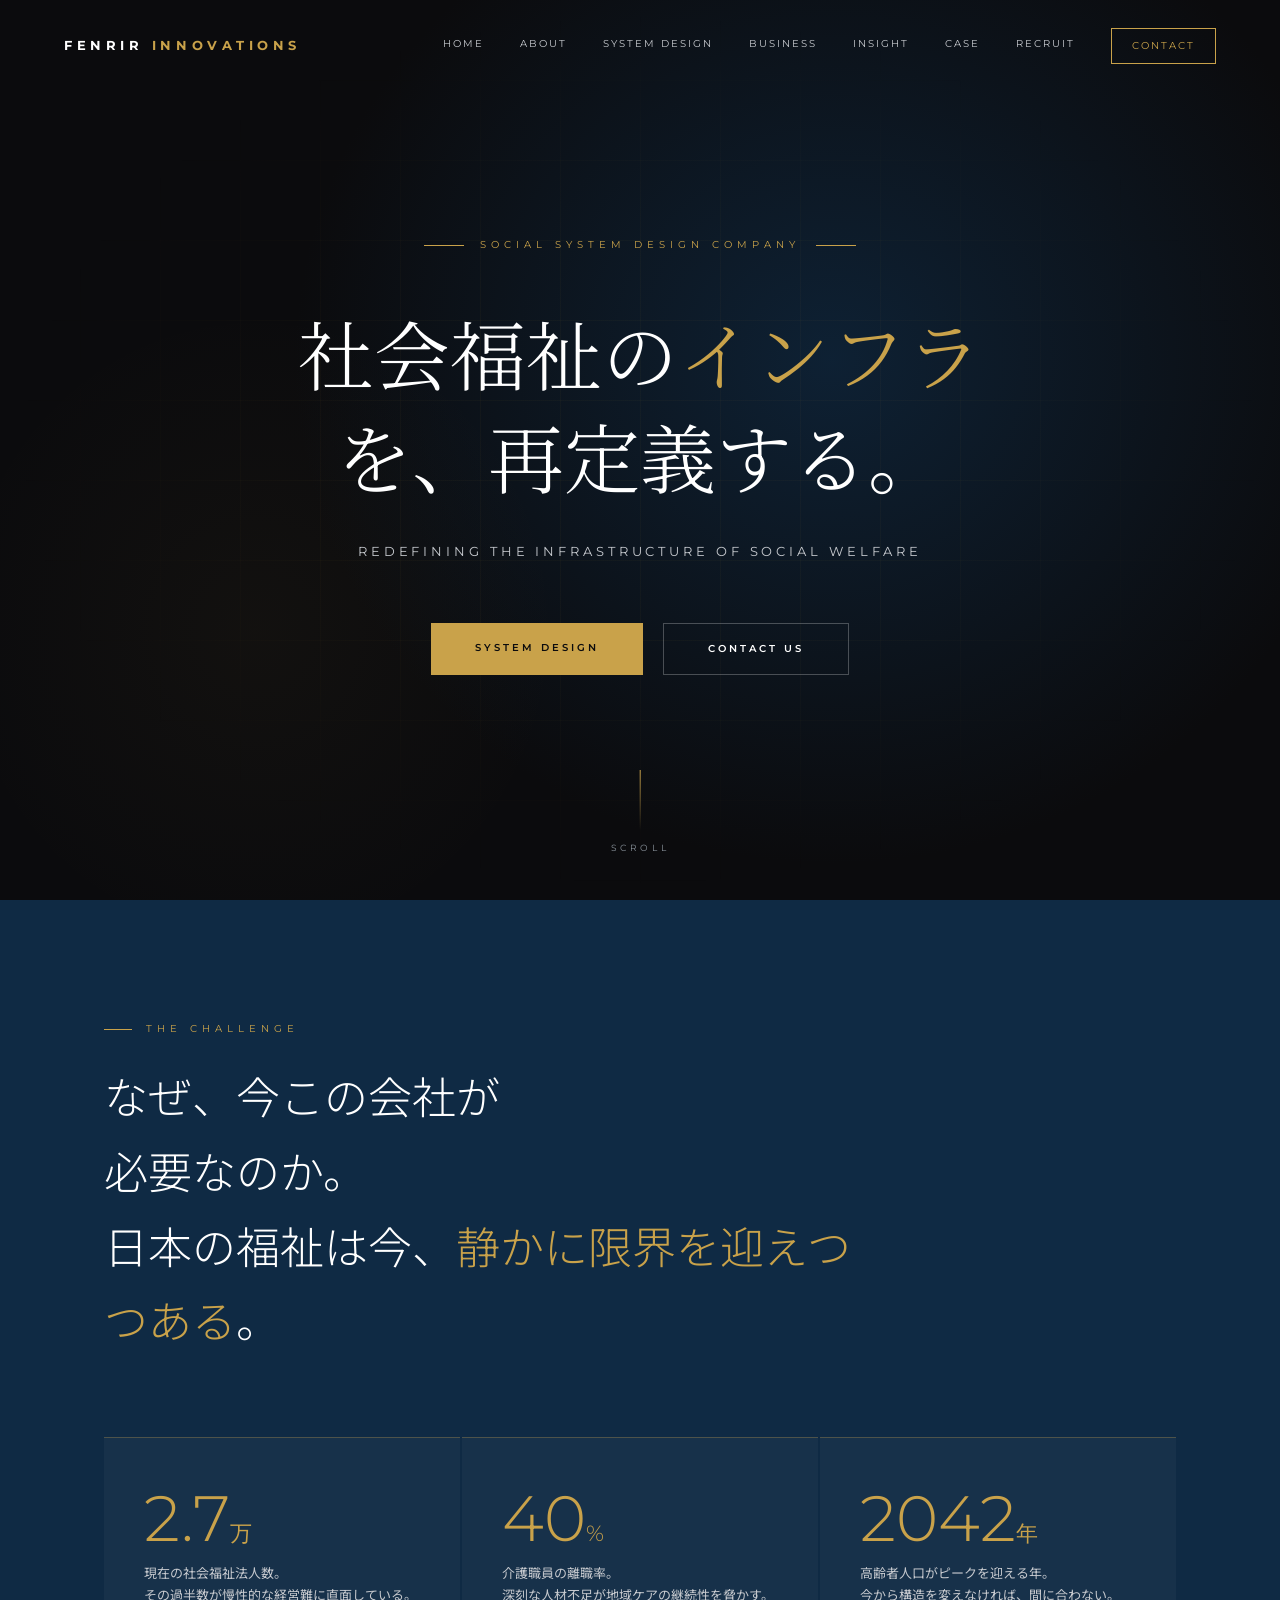
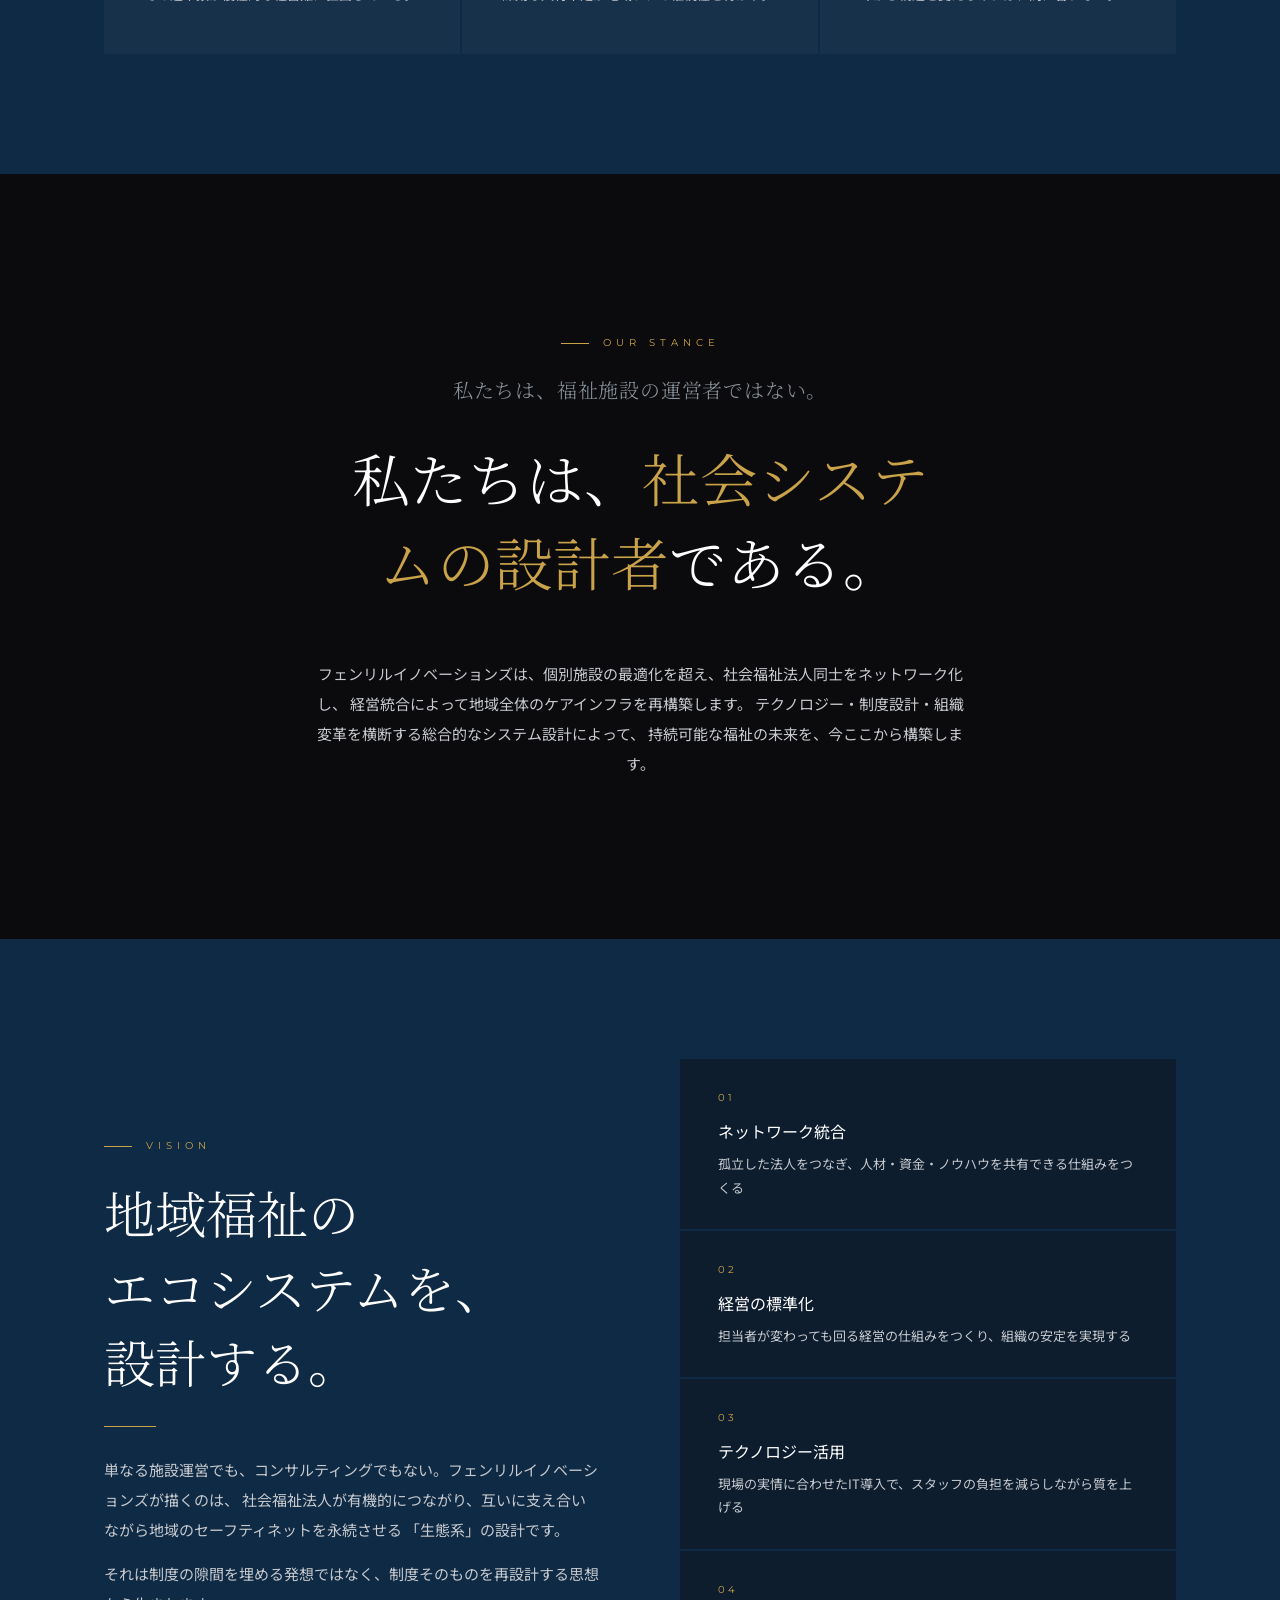
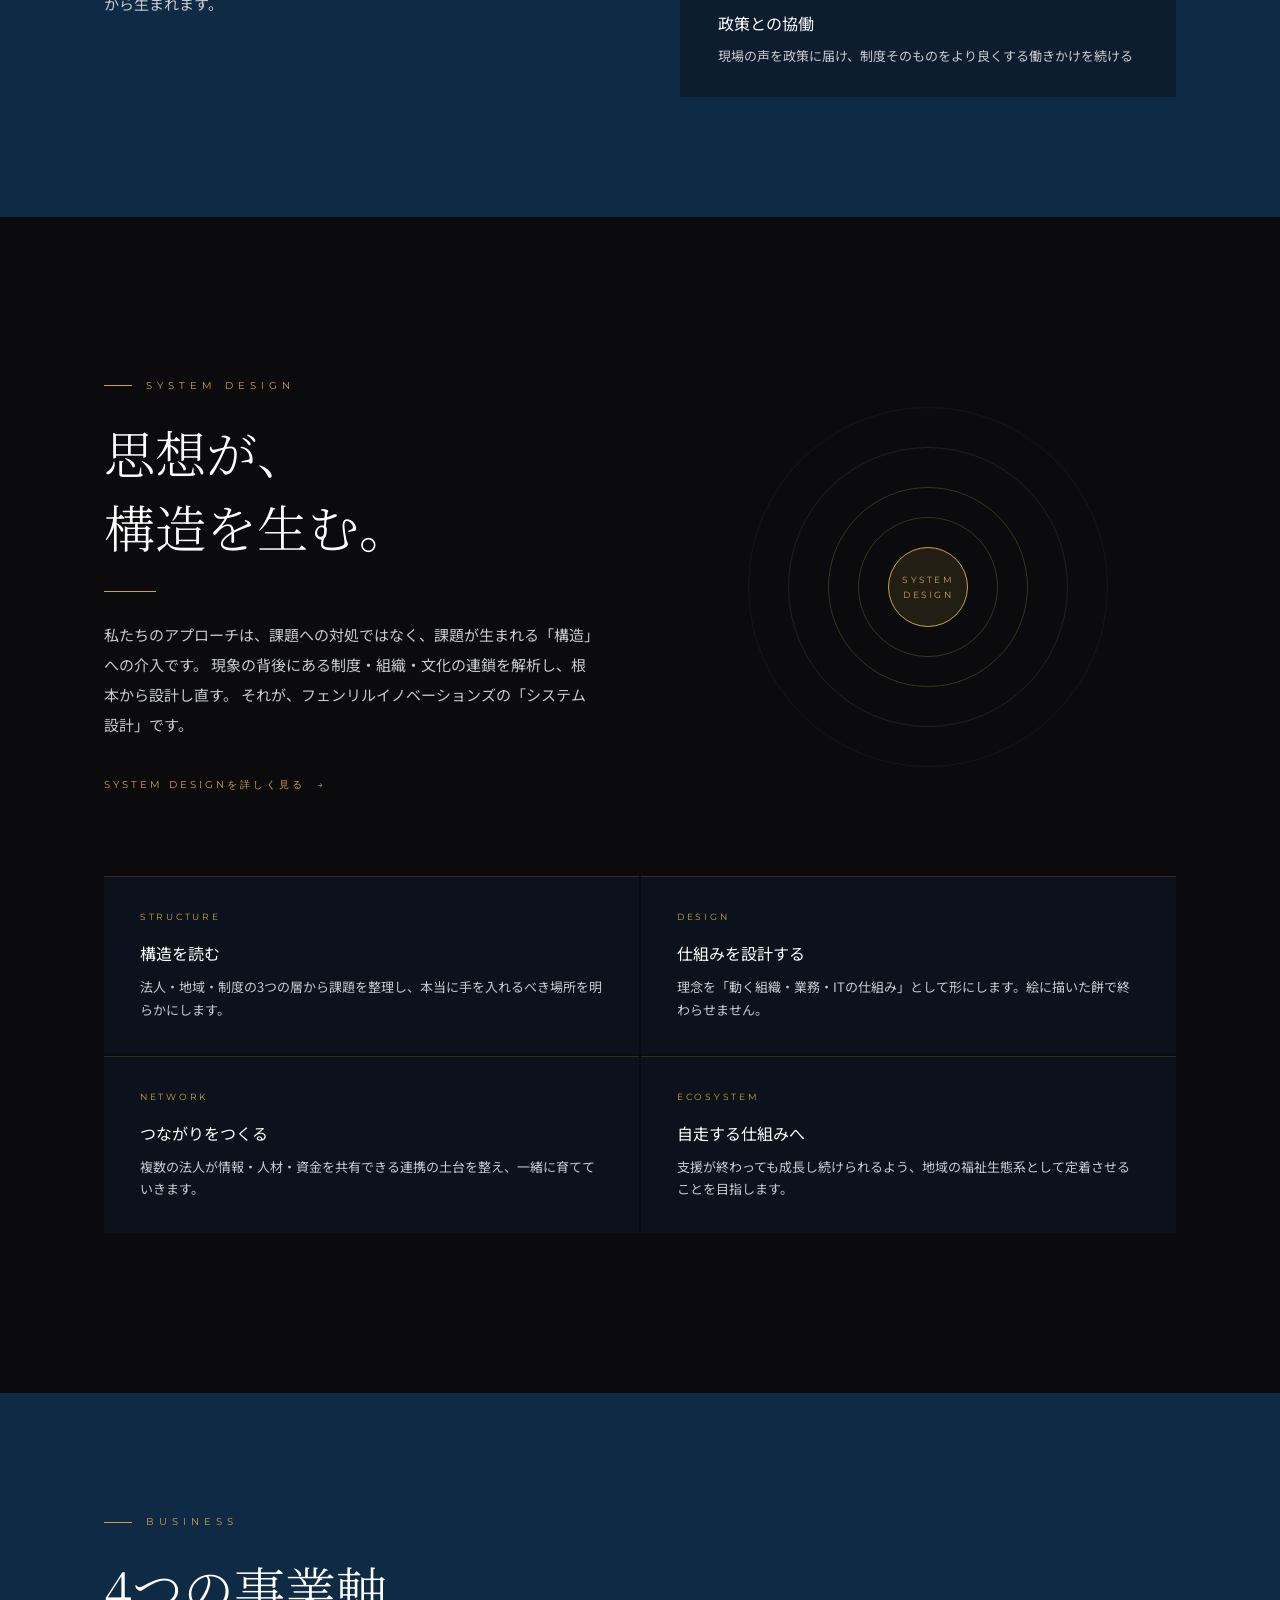
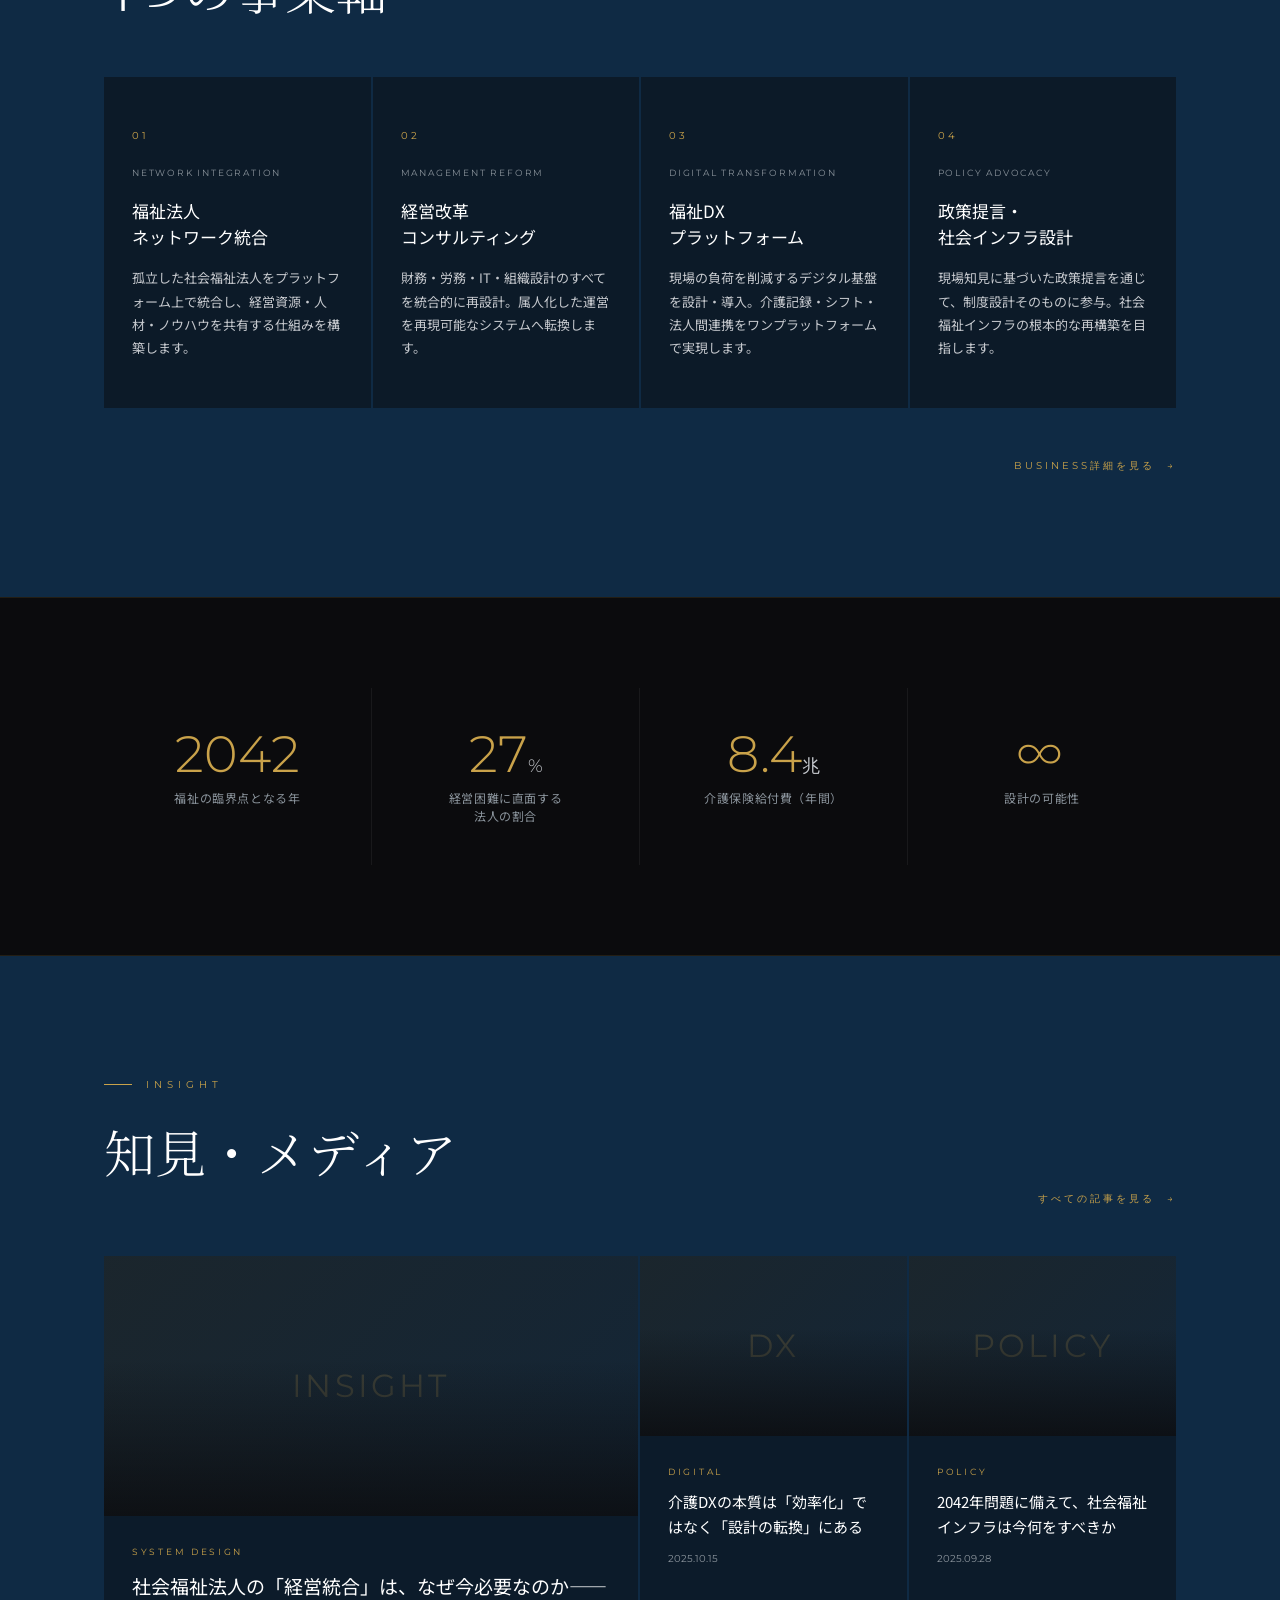
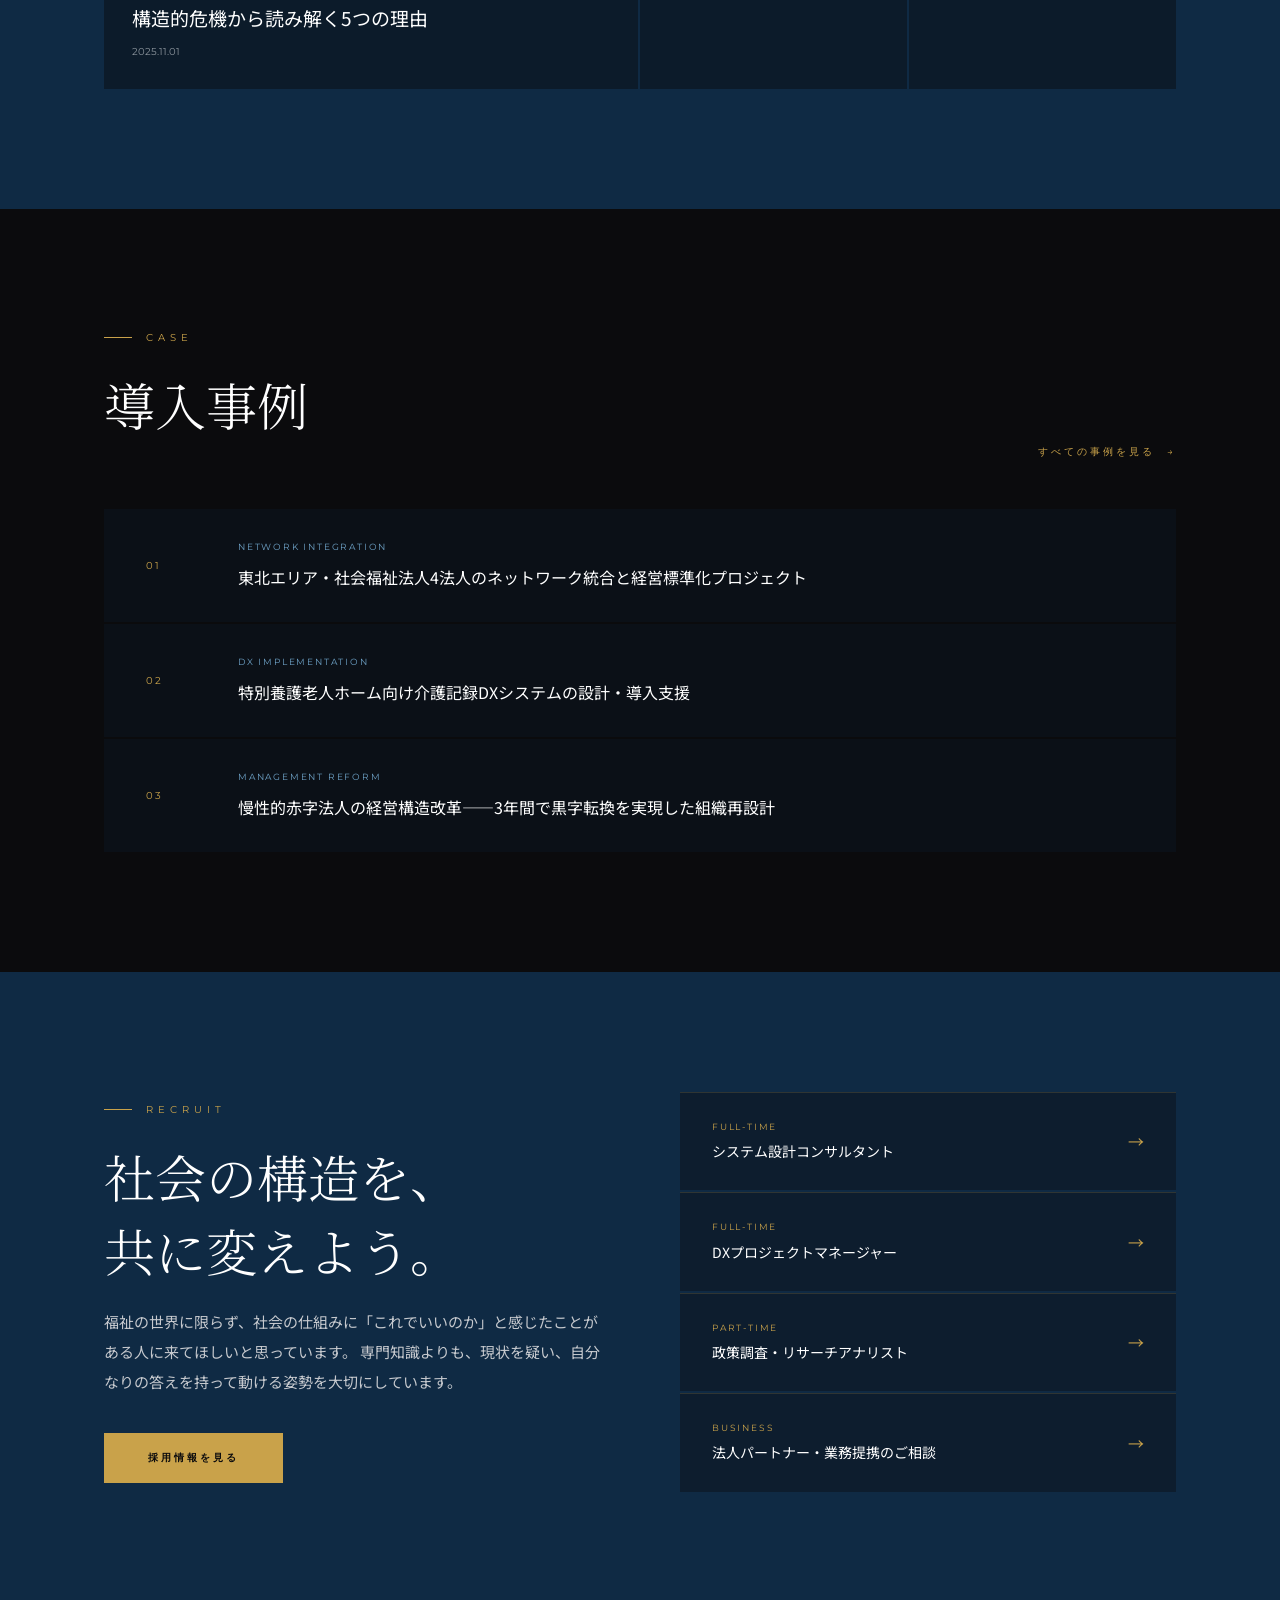
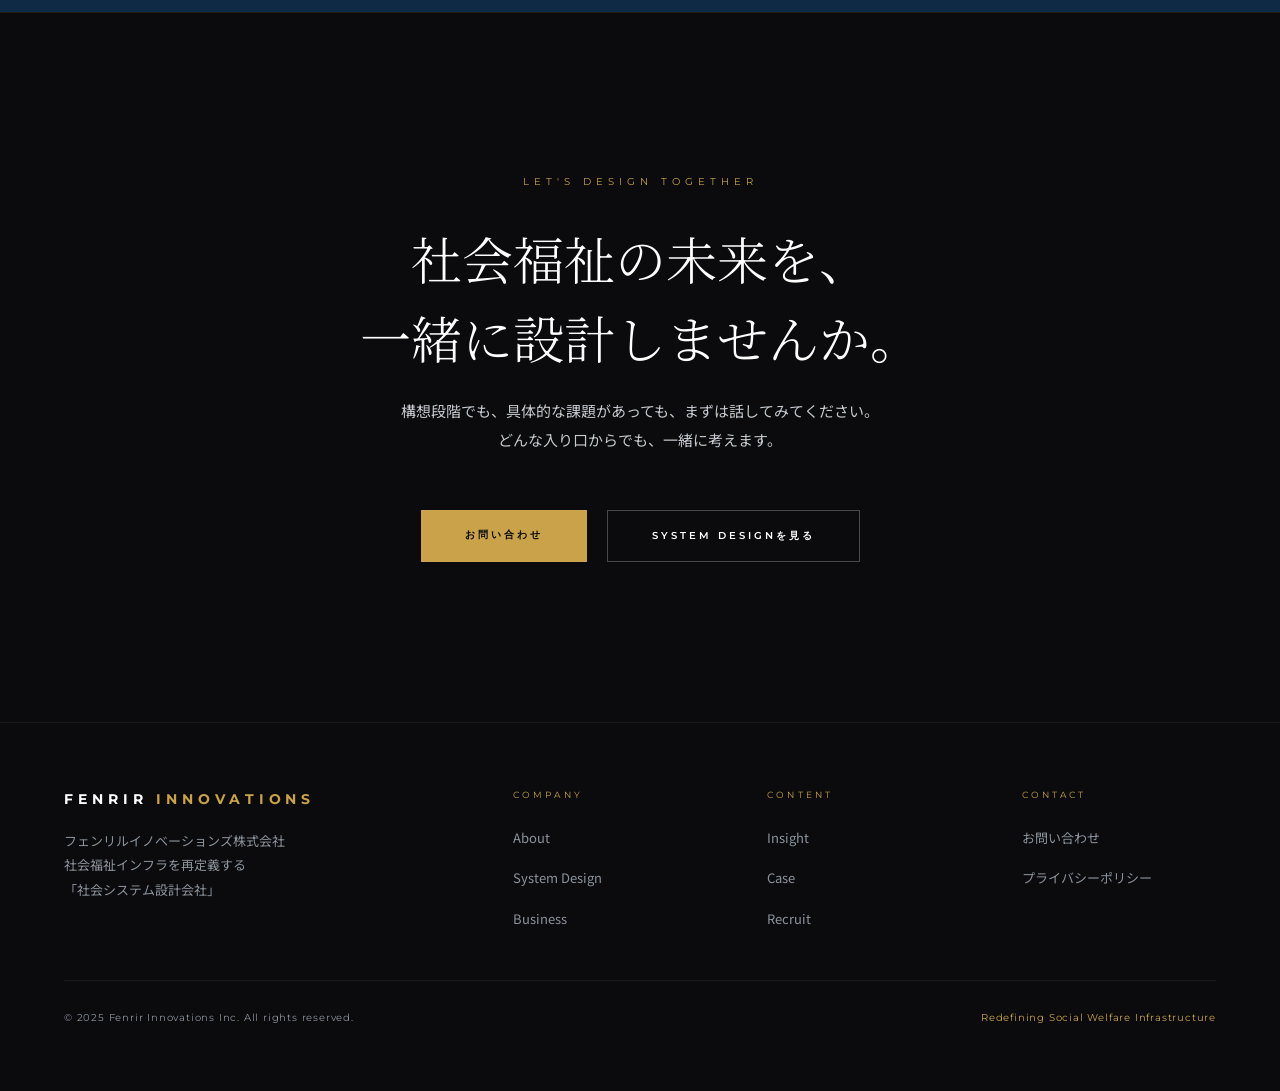
==== commit 5a04845b: "copy: 全体のテキストトーンを改善（硬い表現・ジャーゴンを平易に） - S2: 「崩壊の瀬戸際」→「静かに限界を迎えつつある」に変更 - Vision pillars: 「有機的に接続」「プロトコ" ====
--- a/index.html
+++ b/index.html
@@ -63,7 +63,7 @@
   <div class="wrap">
     <div class="s-label fu">The Challenge</div>
     <div class="challenge-quote fu">
-      なぜ、今この会社が<br>必要なのか。<br>それは、<em>社会福祉が崩壊の瀬戸際</em>にあるからだ。
+      なぜ、今この会社が<br>必要なのか。<br>日本の福祉は今、<em>静かに限界を迎えつつある</em>。
     </div>
     <div class="stats stg">
       <div class="stat">
@@ -119,22 +119,22 @@
       <div class="v-pillar">
         <div class="v-num">01</div>
         <div class="v-name">ネットワーク統合</div>
-        <div class="v-desc">孤立した法人を有機的なネットワークへと接続する</div>
+        <div class="v-desc">孤立した法人をつなぎ、人材・資金・ノウハウを共有できる仕組みをつくる</div>
       </div>
       <div class="v-pillar">
         <div class="v-num">02</div>
         <div class="v-name">経営の標準化</div>
-        <div class="v-desc">属人化した経営から、再現可能なシステムへ移行する</div>
+        <div class="v-desc">担当者が変わっても回る経営の仕組みをつくり、組織の安定を実現する</div>
       </div>
       <div class="v-pillar">
         <div class="v-num">03</div>
-        <div class="v-name">テクノロジー実装</div>
-        <div class="v-desc">DXを福祉現場に合わせて設計し、現場から変革を起こす</div>
+        <div class="v-name">テクノロジー活用</div>
+        <div class="v-desc">現場の実情に合わせたIT導入で、スタッフの負担を減らしながら質を上げる</div>
       </div>
       <div class="v-pillar">
         <div class="v-num">04</div>
         <div class="v-name">政策との協働</div>
-        <div class="v-desc">制度の外側から提言し、社会インフラの再設計に参与する</div>
+        <div class="v-desc">現場の声を政策に届け、制度そのものをより良くする働きかけを続ける</div>
       </div>
     </div>
   </div>
@@ -169,23 +169,23 @@
     <div class="nodes stg">
       <div class="node">
         <div class="node-tag">Structure</div>
-        <div class="node-title">構造分析</div>
-        <div class="node-desc">法人・地域・制度の3層にわたる構造を可視化し、最適な介入点を特定します。</div>
+        <div class="node-title">構造を読む</div>
+        <div class="node-desc">法人・地域・制度の3つの層から課題を整理し、本当に手を入れるべき場所を明らかにします。</div>
       </div>
       <div class="node">
         <div class="node-tag">Design</div>
-        <div class="node-title">システム設計</div>
-        <div class="node-desc">理念を実装可能な組織・業務・IT設計に落とし込みます。</div>
+        <div class="node-title">仕組みを設計する</div>
+        <div class="node-desc">理念を「動く組織・業務・ITの仕組み」として形にします。絵に描いた餅で終わらせません。</div>
       </div>
       <div class="node">
         <div class="node-tag">Network</div>
-        <div class="node-title">ネットワーク構築</div>
-        <div class="node-desc">法人間の連携プロトコルを設計し、持続的な協働体制を確立します。</div>
+        <div class="node-title">つながりをつくる</div>
+        <div class="node-desc">複数の法人が情報・人材・資金を共有できる連携の土台を整え、一緒に育てていきます。</div>
       </div>
       <div class="node">
         <div class="node-tag">Ecosystem</div>
-        <div class="node-title">エコシステム運営</div>
-        <div class="node-desc">構築したネットワークを、自律的に発展するエコシステムへと育てます。</div>
+        <div class="node-title">自走する仕組みへ</div>
+        <div class="node-desc">支援が終わっても成長し続けられるよう、地域の福祉生態系として定着させることを目指します。</div>
       </div>
     </div>
   </div>
@@ -335,9 +335,8 @@
       <div class="s-label fu">Recruit</div>
       <h2 class="s-title fu">社会の構造を、<br>共に変えよう。</h2>
       <p class="fu">
-        フェンリルイノベーションズは、現状の制度・組織・慣習に疑問を持ち、
-        「こうあるべき」という思想を持って動ける人を求めています。
-        福祉の知識よりも、本質を問い続ける姿勢を重視します。
+        福祉の世界に限らず、社会の仕組みに「これでいいのか」と感じたことがある人に来てほしいと思っています。
+        専門知識よりも、現状を疑い、自分なりの答えを持って動ける姿勢を大切にしています。
       </p>
       <a href="recruit.html" class="btn btn-gold fu" style="display:inline-block;">採用情報を見る</a>
     </div>
@@ -368,8 +367,8 @@
     <div class="cta-en fu">Let's Design Together</div>
     <h2 class="cta-title fu">社会福祉の未来を、<br>一緒に設計しませんか。</h2>
     <p class="cta-sub fu">
-      フェンリルイノベーションズは、構想段階からのご相談を歓迎します。<br>
-      まずは、あなたの課題と理想をお聞かせください。
+      構想段階でも、具体的な課題があっても、まずは話してみてください。<br>
+      どんな入り口からでも、一緒に考えます。
     </p>
     <div class="hero-btns fu">
       <a href="contact.html" class="btn btn-gold">お問い合わせ</a>
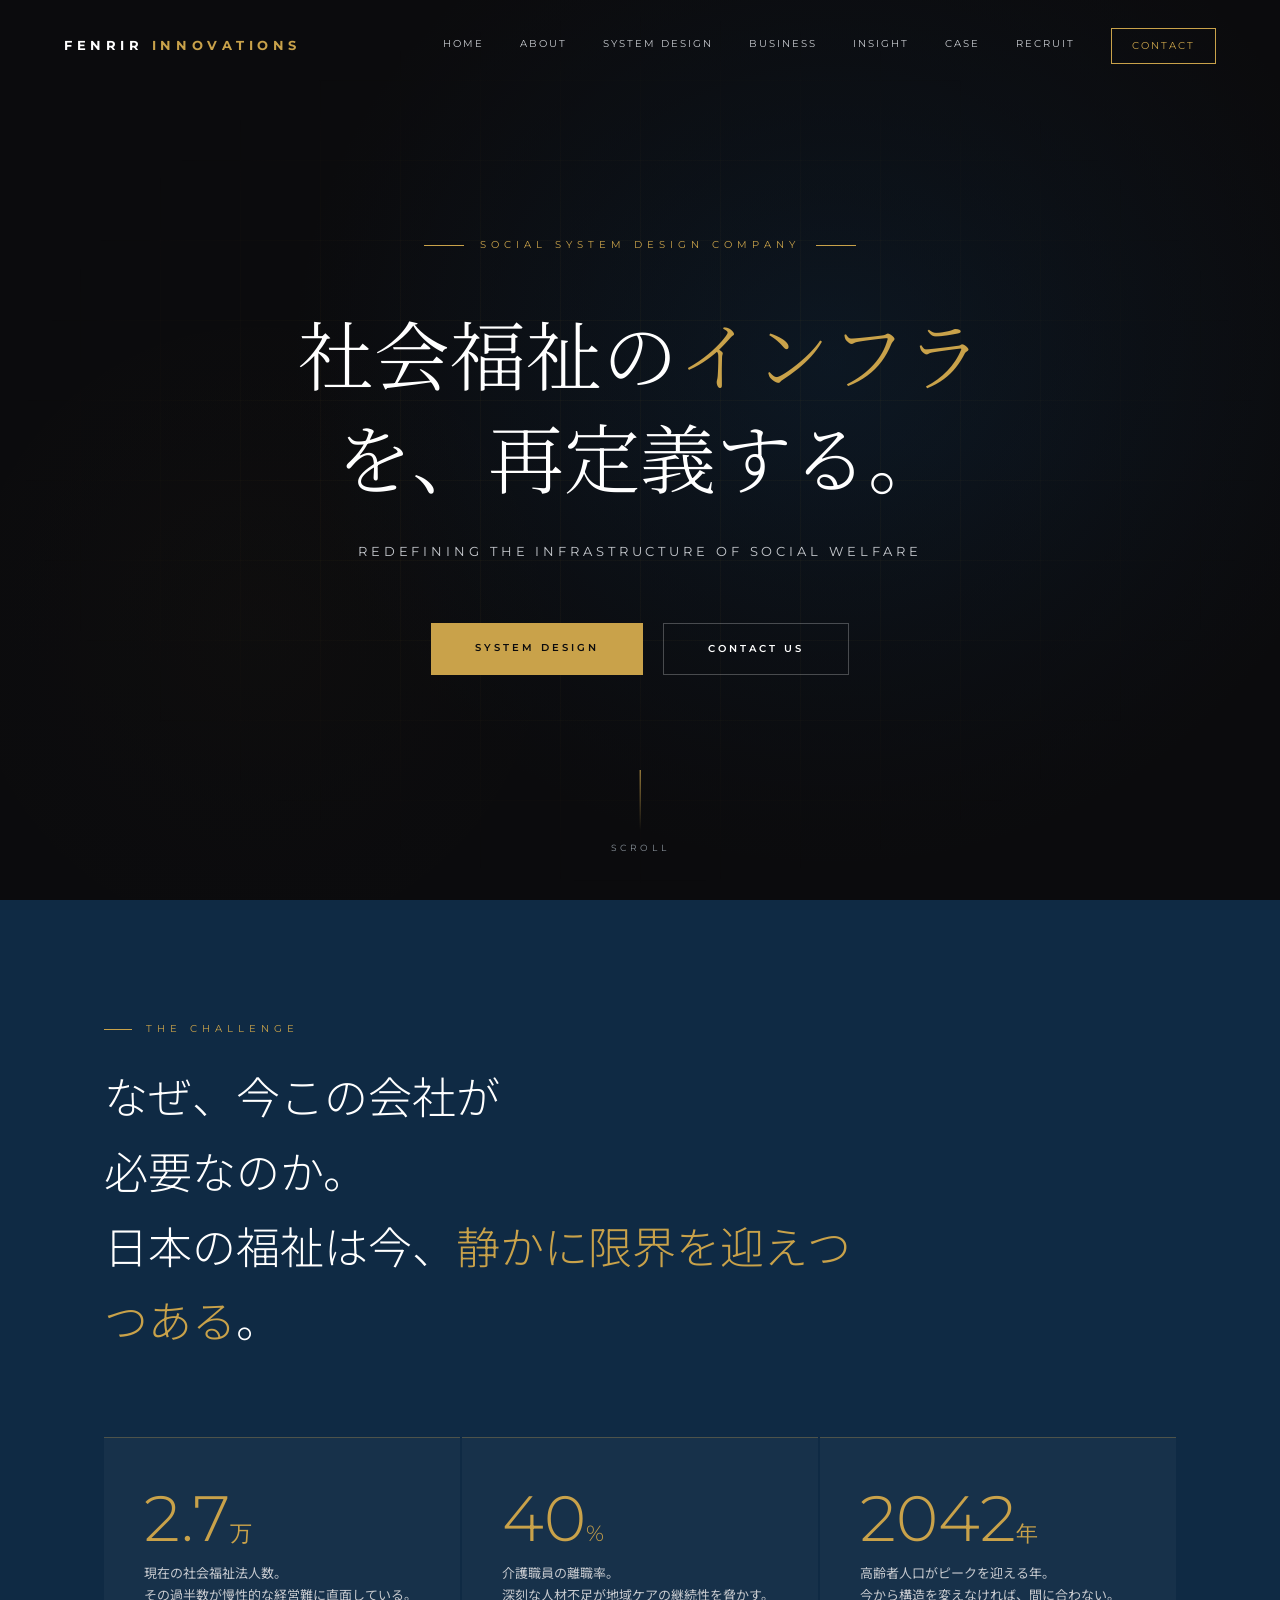
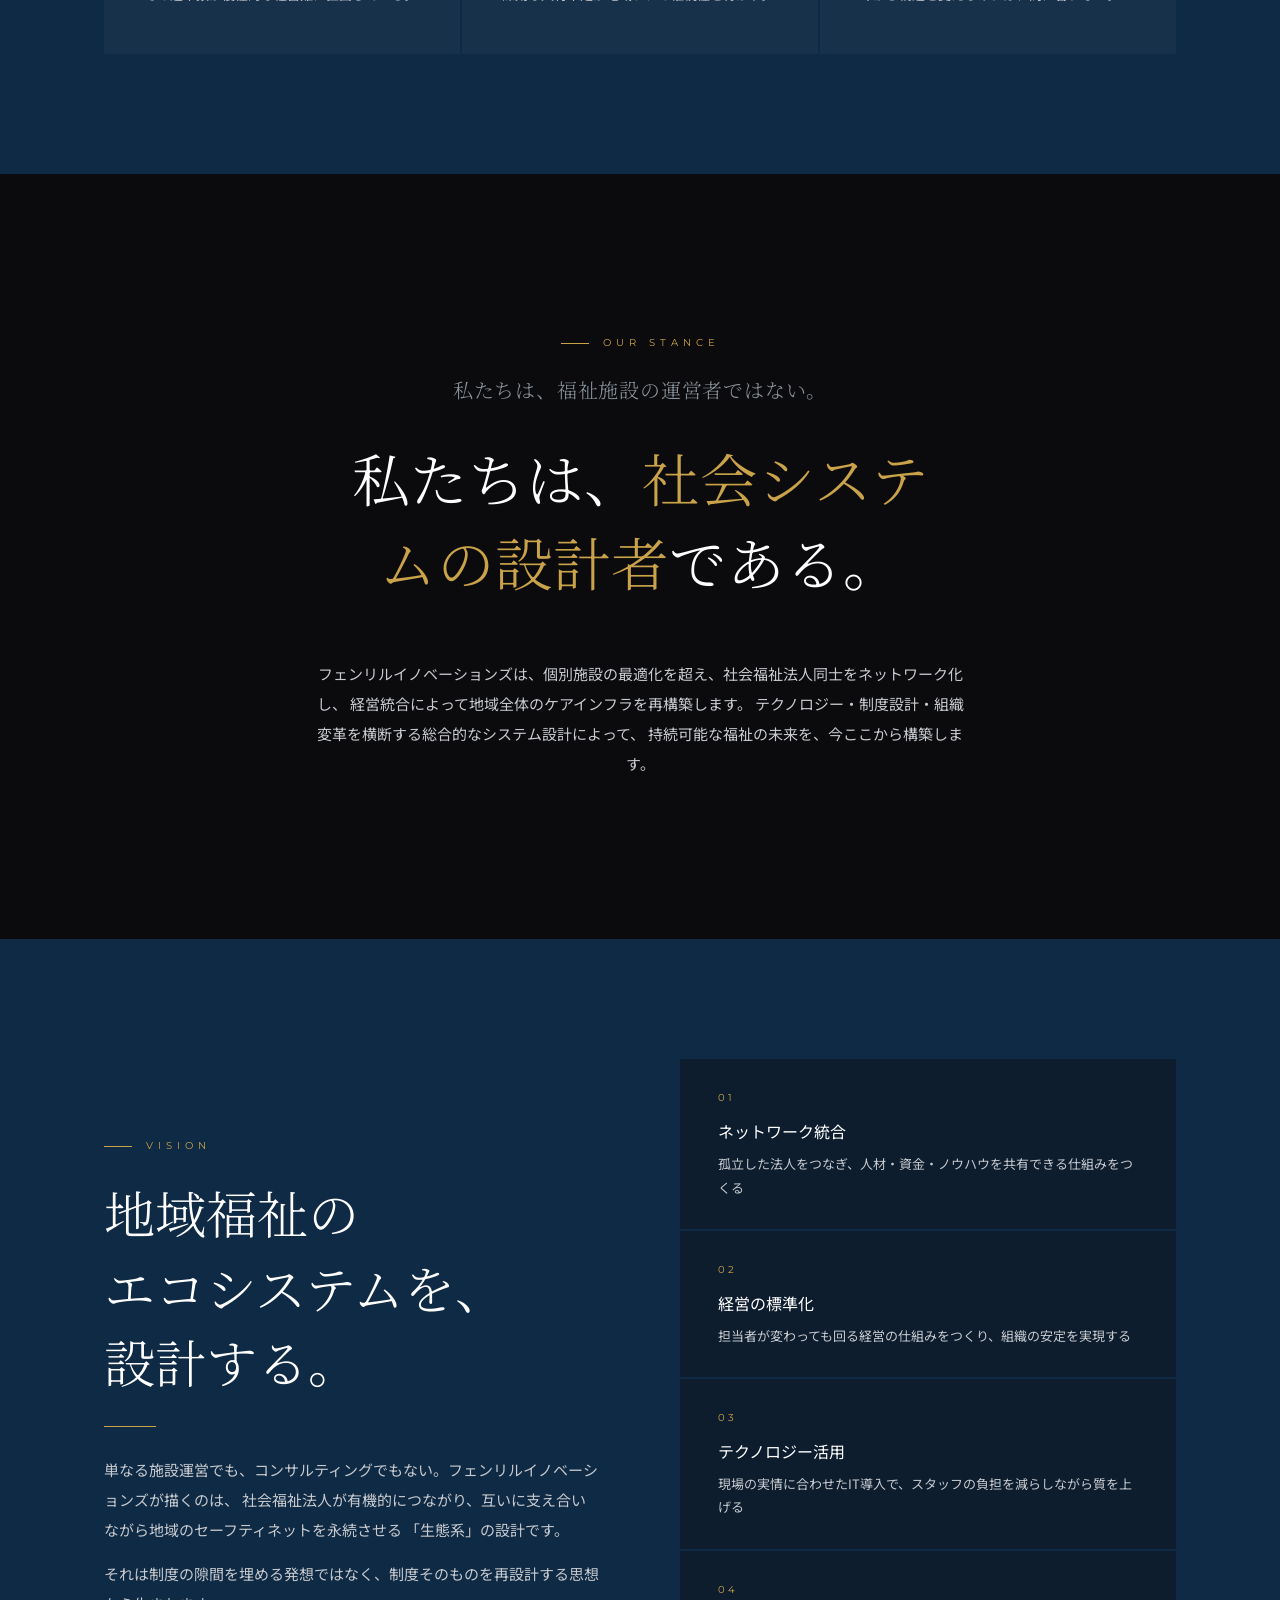
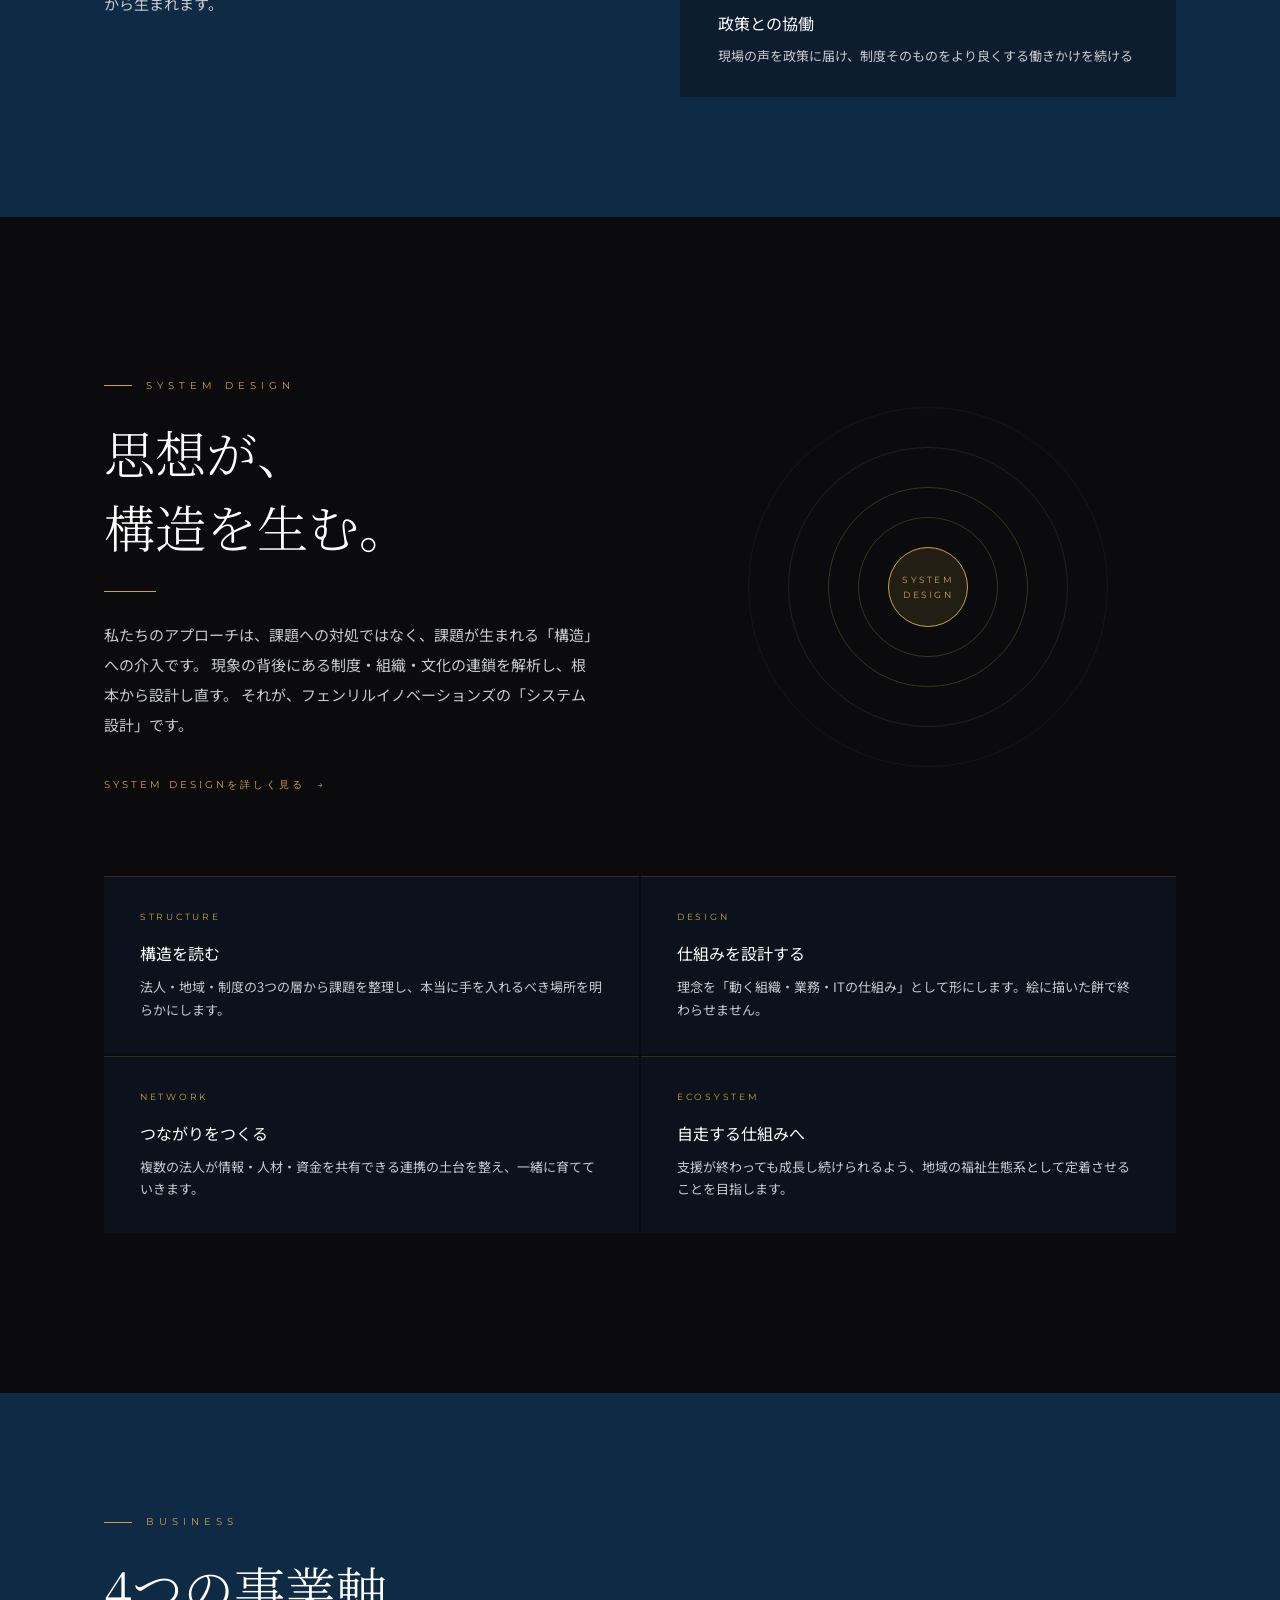
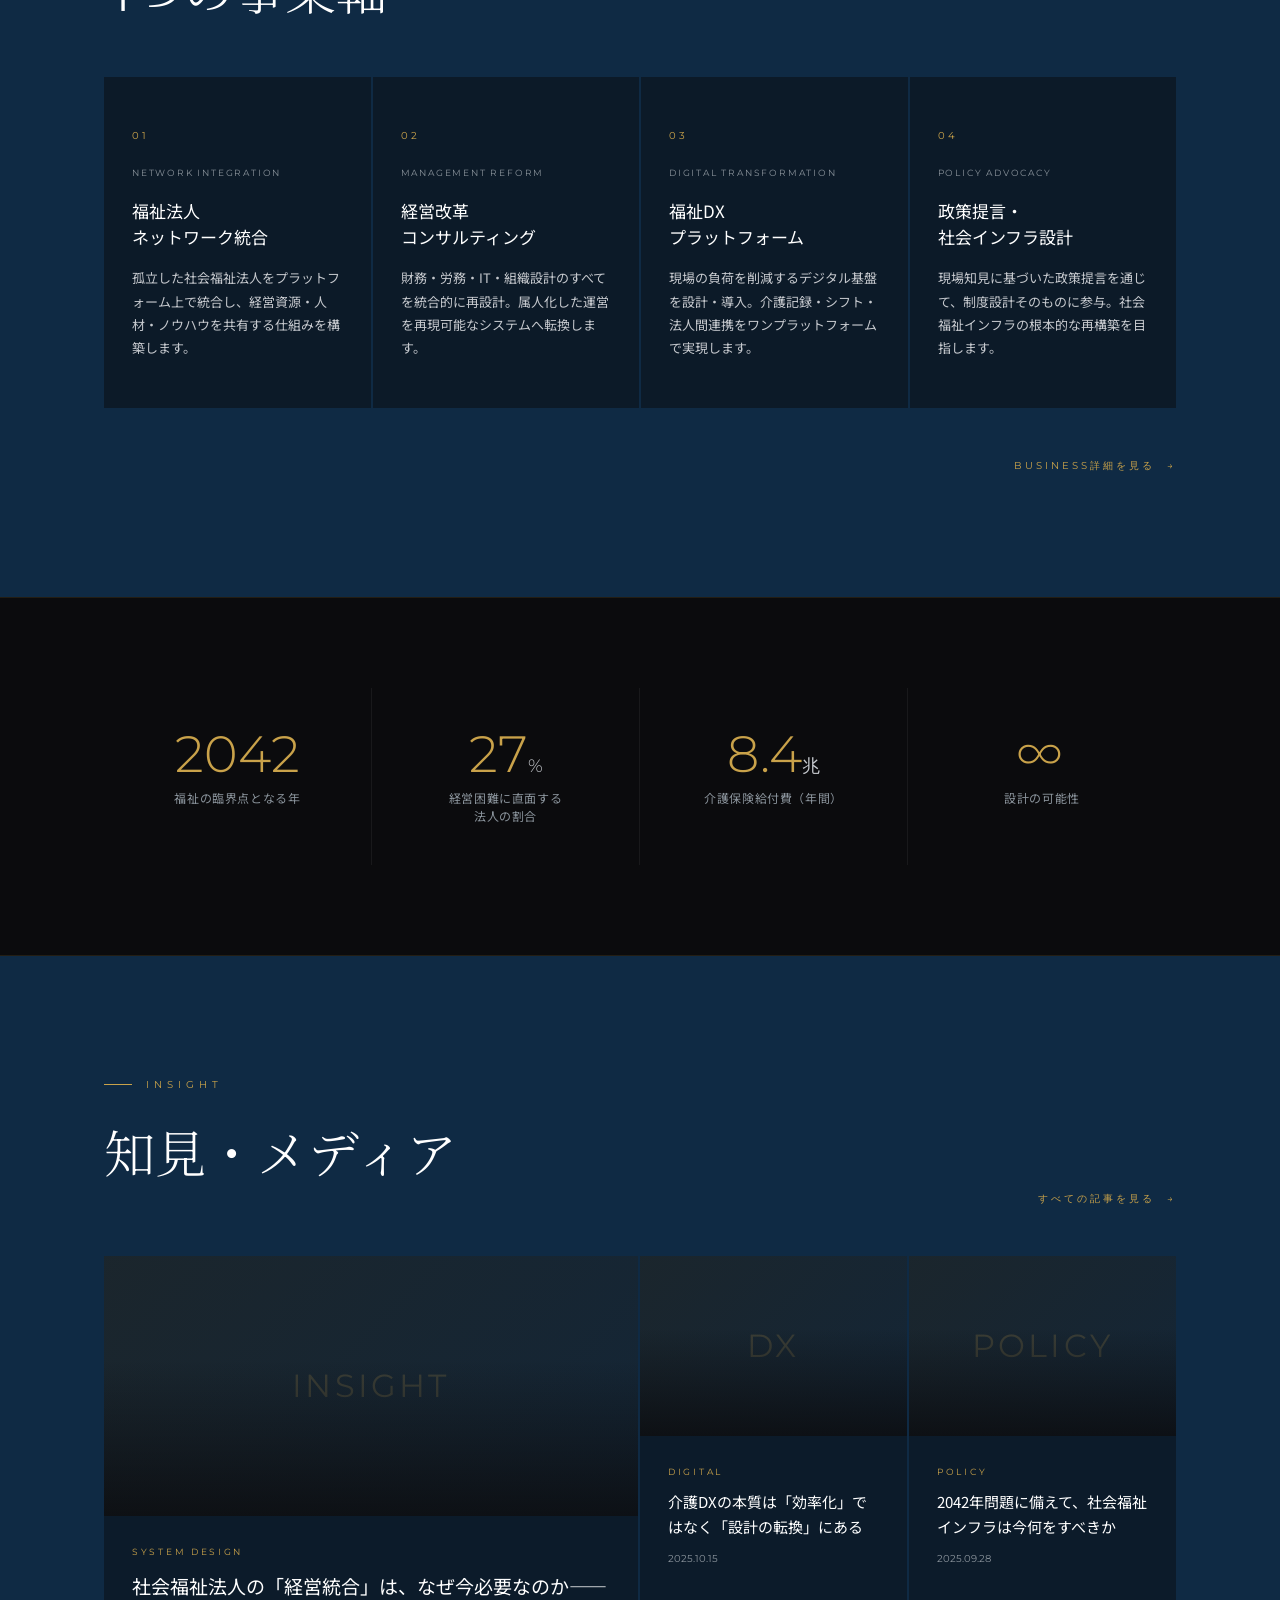
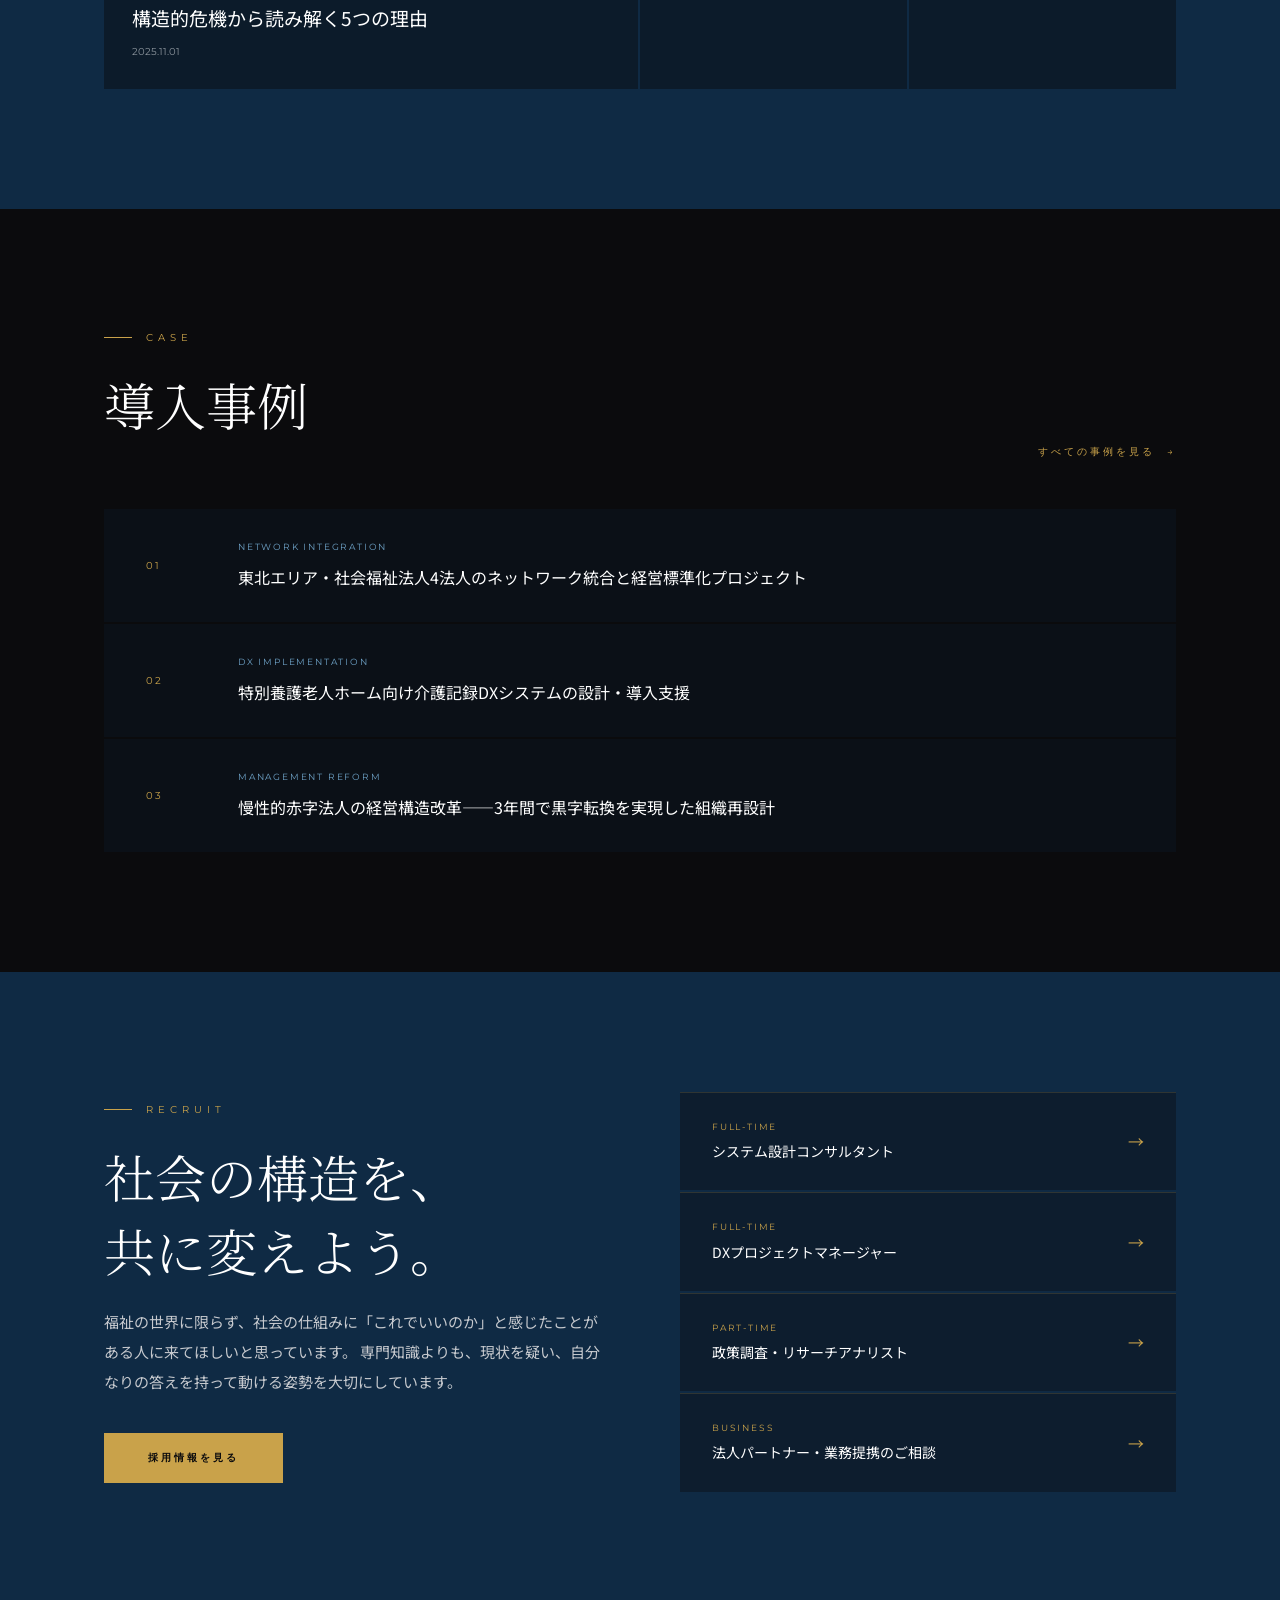
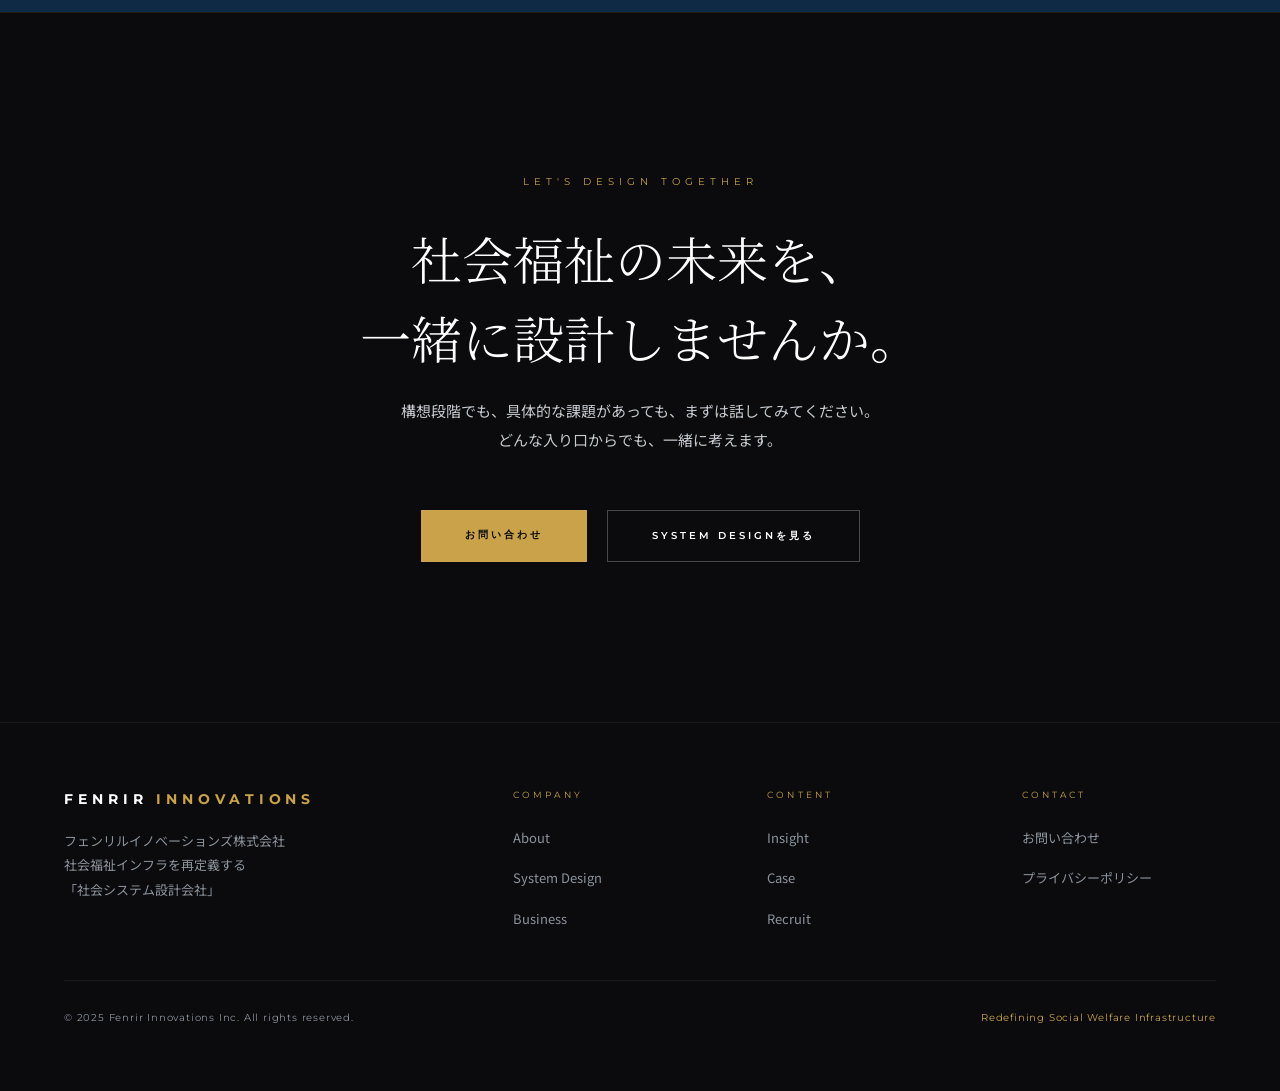
==== commit 2031ce12: "feat: ヒーローセクションに夜の都市俯瞰動画を背景として追加 - Pexels ID 11016353（夜の都市俯瞰・無料商用利用可）を使用 - opacity 0.28でテキスト視認性を確保 -" ====
--- a/index.html
+++ b/index.html
@@ -41,6 +41,9 @@
 
 <!-- S1: HERO -->
 <section class="hero">
+  <video class="hero-video" autoplay muted loop playsinline>
+    <source src="https://videos.pexels.com/video-files/11016353/11016353-uhd_2560_1440_30fps.mp4" type="video/mp4">
+  </video>
   <div class="hero-bg"></div>
   <div class="hero-grid"></div>
   <div class="hero-content">
--- a/style.css
+++ b/style.css
@@ -94,21 +94,30 @@
   display: flex; align-items: center; justify-content: center;
   background: var(--black); overflow: hidden;
 }
+.hero-video {
+  position: absolute; inset: 0;
+  width: 100%; height: 100%;
+  object-fit: cover;
+  opacity: 0.28;
+  z-index: 0;
+  pointer-events: none;
+}
 .hero-bg {
-  position: absolute; inset: 0;
+  position: absolute; inset: 0; z-index: 1;
   background:
-    radial-gradient(ellipse 60% 80% at 65% 40%, rgba(15,42,68,0.7) 0%, transparent 70%),
-    radial-gradient(ellipse 40% 60% at 20% 70%, rgba(201,162,74,0.04) 0%, transparent 60%);
+    linear-gradient(to bottom, rgba(11,11,13,0.55) 0%, rgba(11,11,13,0.3) 50%, rgba(11,11,13,0.7) 100%),
+    radial-gradient(ellipse 60% 80% at 65% 40%, rgba(15,42,68,0.6) 0%, transparent 70%),
+    radial-gradient(ellipse 40% 60% at 20% 70%, rgba(201,162,74,0.03) 0%, transparent 60%);
 }
 .hero-grid {
-  position: absolute; inset: 0;
+  position: absolute; inset: 0; z-index: 2;
   background-image:
     linear-gradient(rgba(201,162,74,0.04) 1px, transparent 1px),
     linear-gradient(90deg, rgba(201,162,74,0.04) 1px, transparent 1px);
   background-size: 80px 80px;
   mask-image: radial-gradient(ellipse at center, black 30%, transparent 70%);
 }
-.hero-content { position: relative; text-align: center; max-width: 860px; padding: 0 40px; }
+.hero-content { position: relative; z-index: 3; text-align: center; max-width: 860px; padding: 0 40px; }
 .hero-badge {
   display: inline-flex; align-items: center; gap: 16px;
   font-family: var(--font-en); font-size: 10px; letter-spacing: 0.5em; color: var(--gold);
@@ -133,6 +142,7 @@
 .btn-line:hover { border-color: var(--gold); color: var(--gold); }
 .hero-scroll {
   position: absolute; bottom: 44px; left: 50%; transform: translateX(-50%);
+  z-index: 3;
   display: flex; flex-direction: column; align-items: center; gap: 10px;
   font-family: var(--font-en); font-size: 9px; letter-spacing: 0.4em; color: var(--gray); text-transform: uppercase;
 }
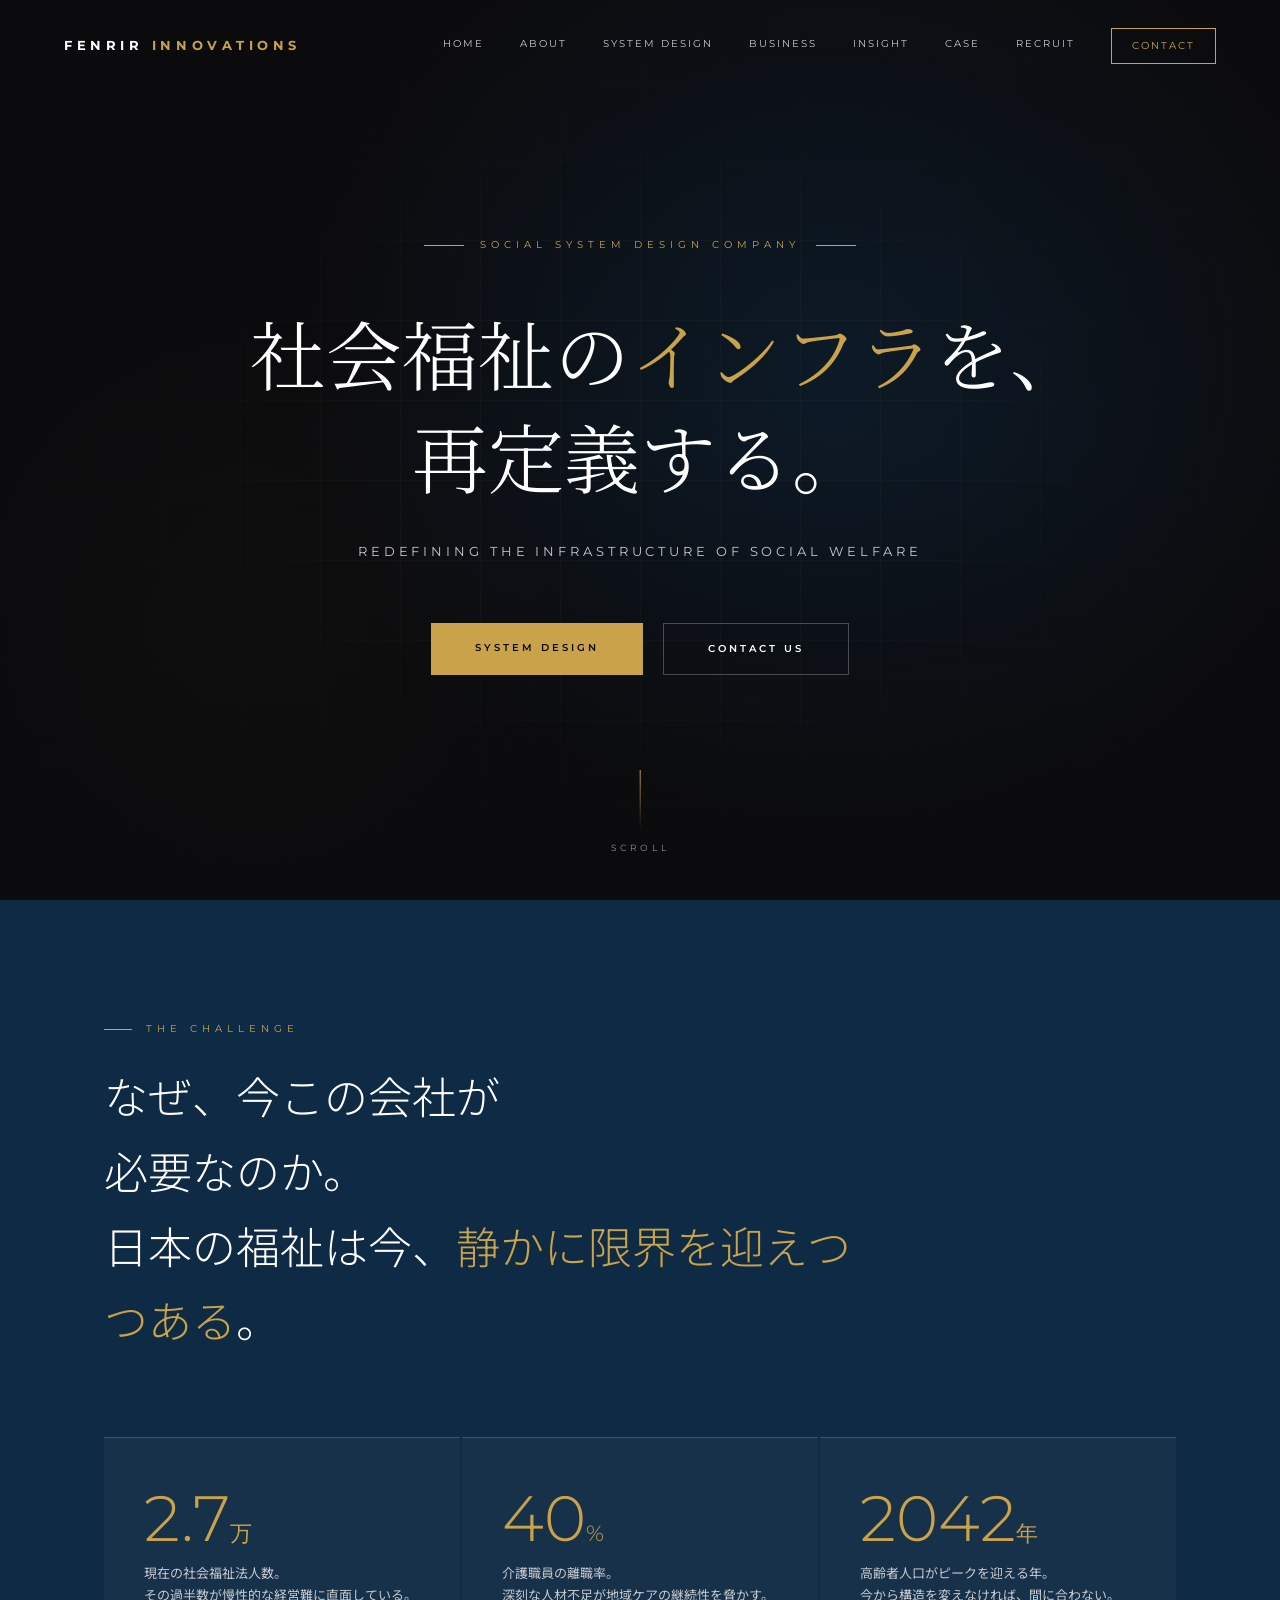
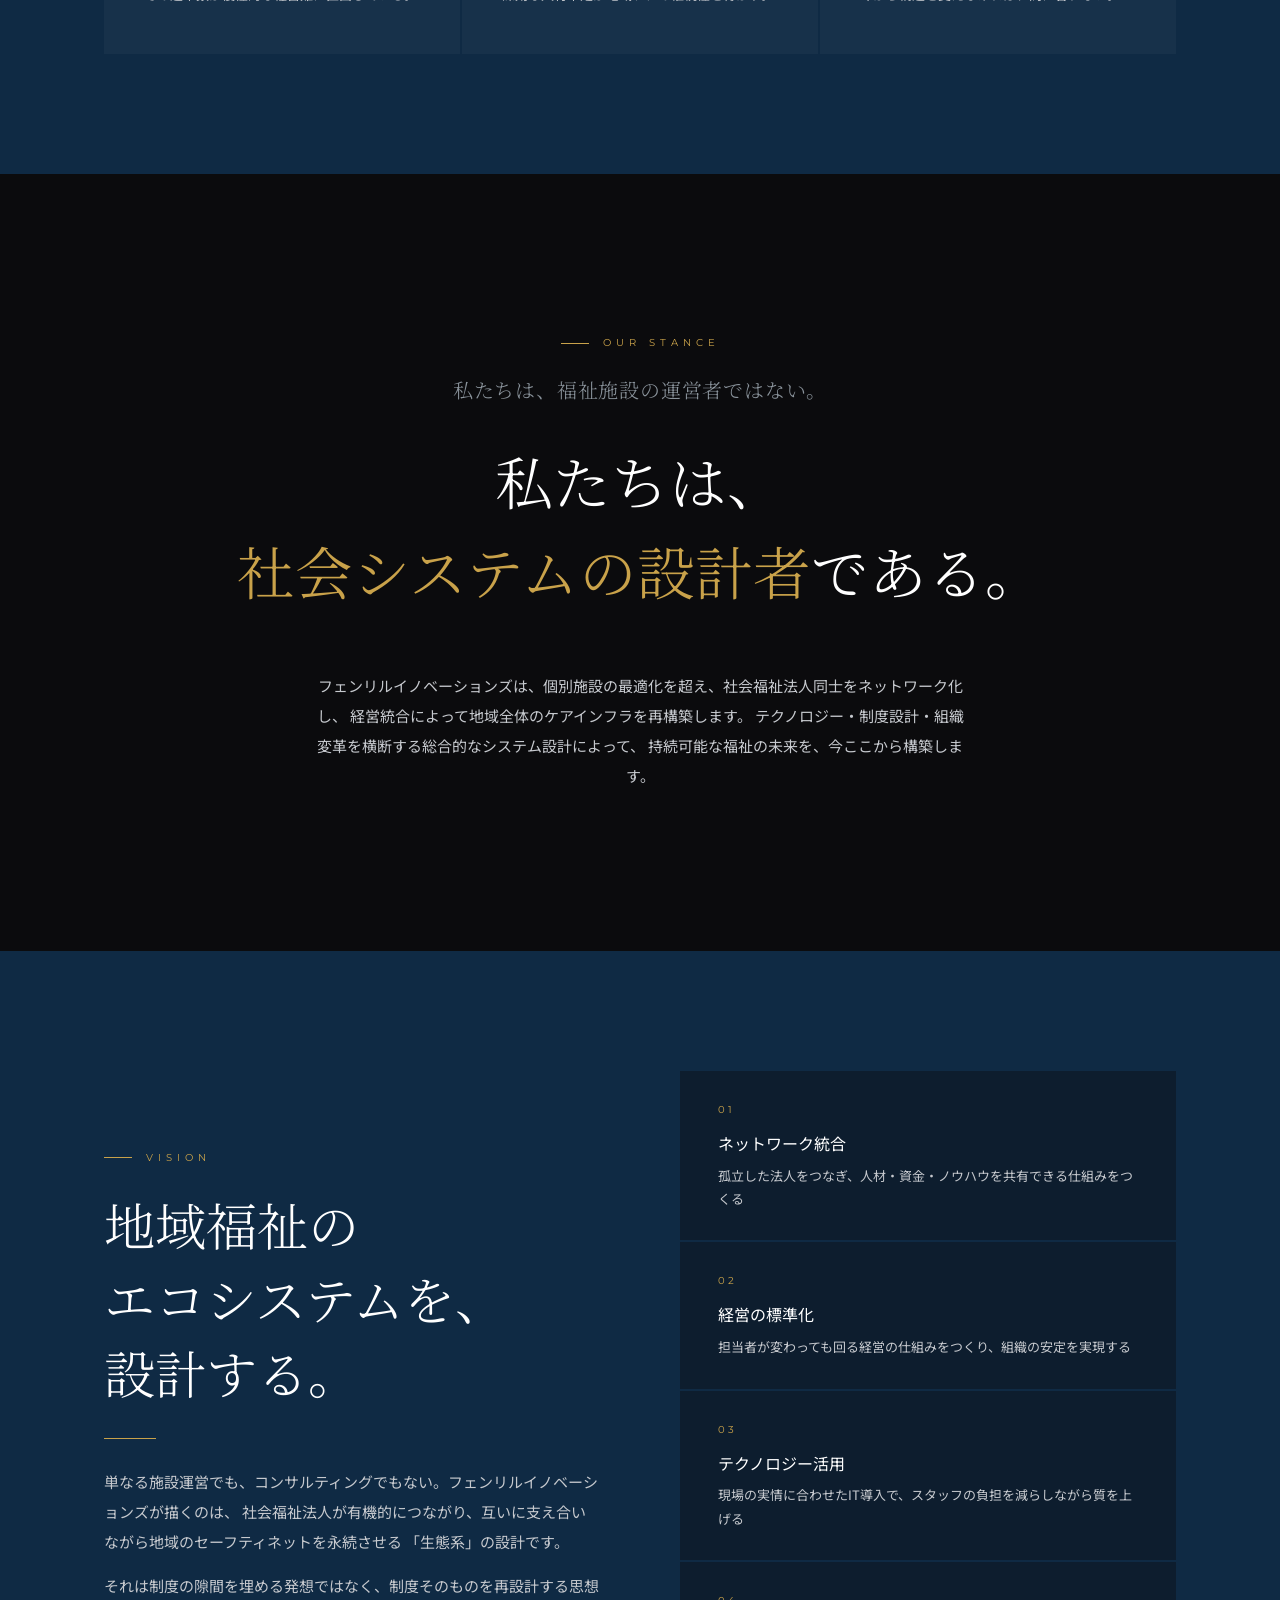
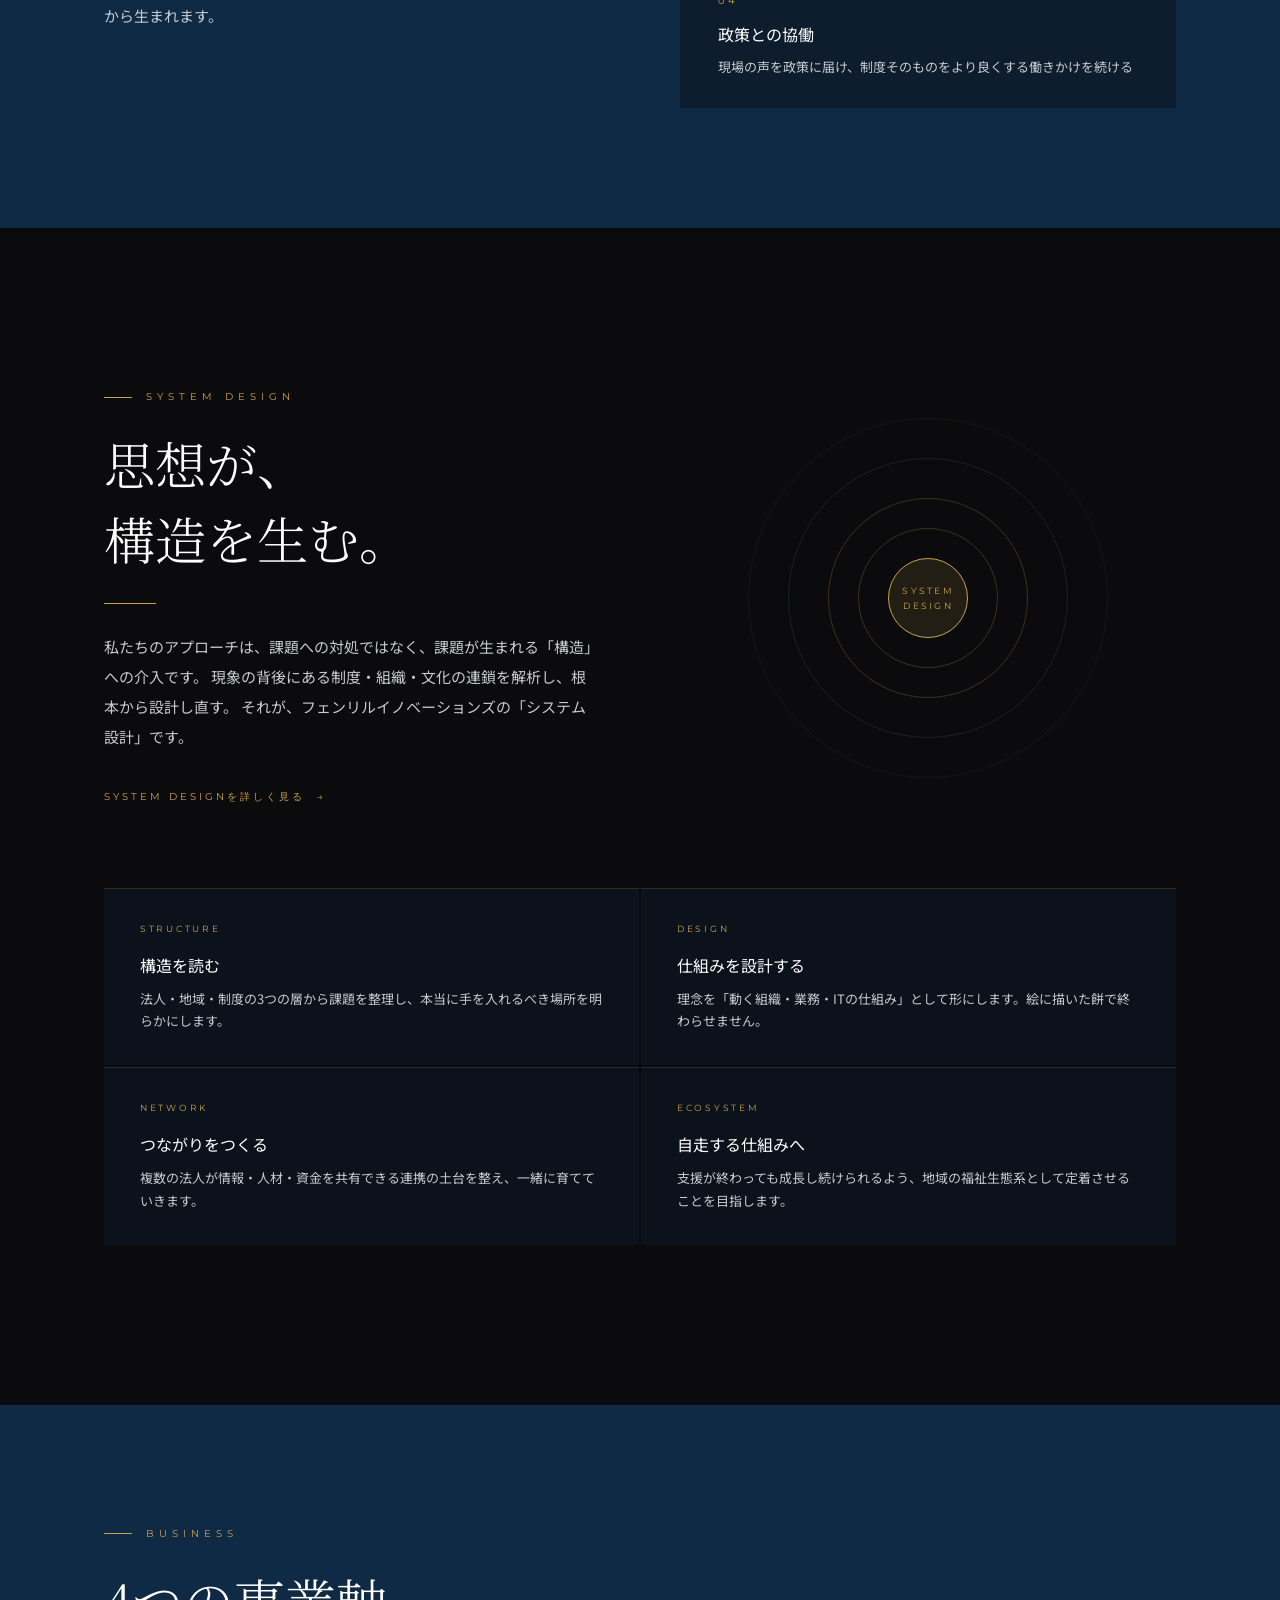
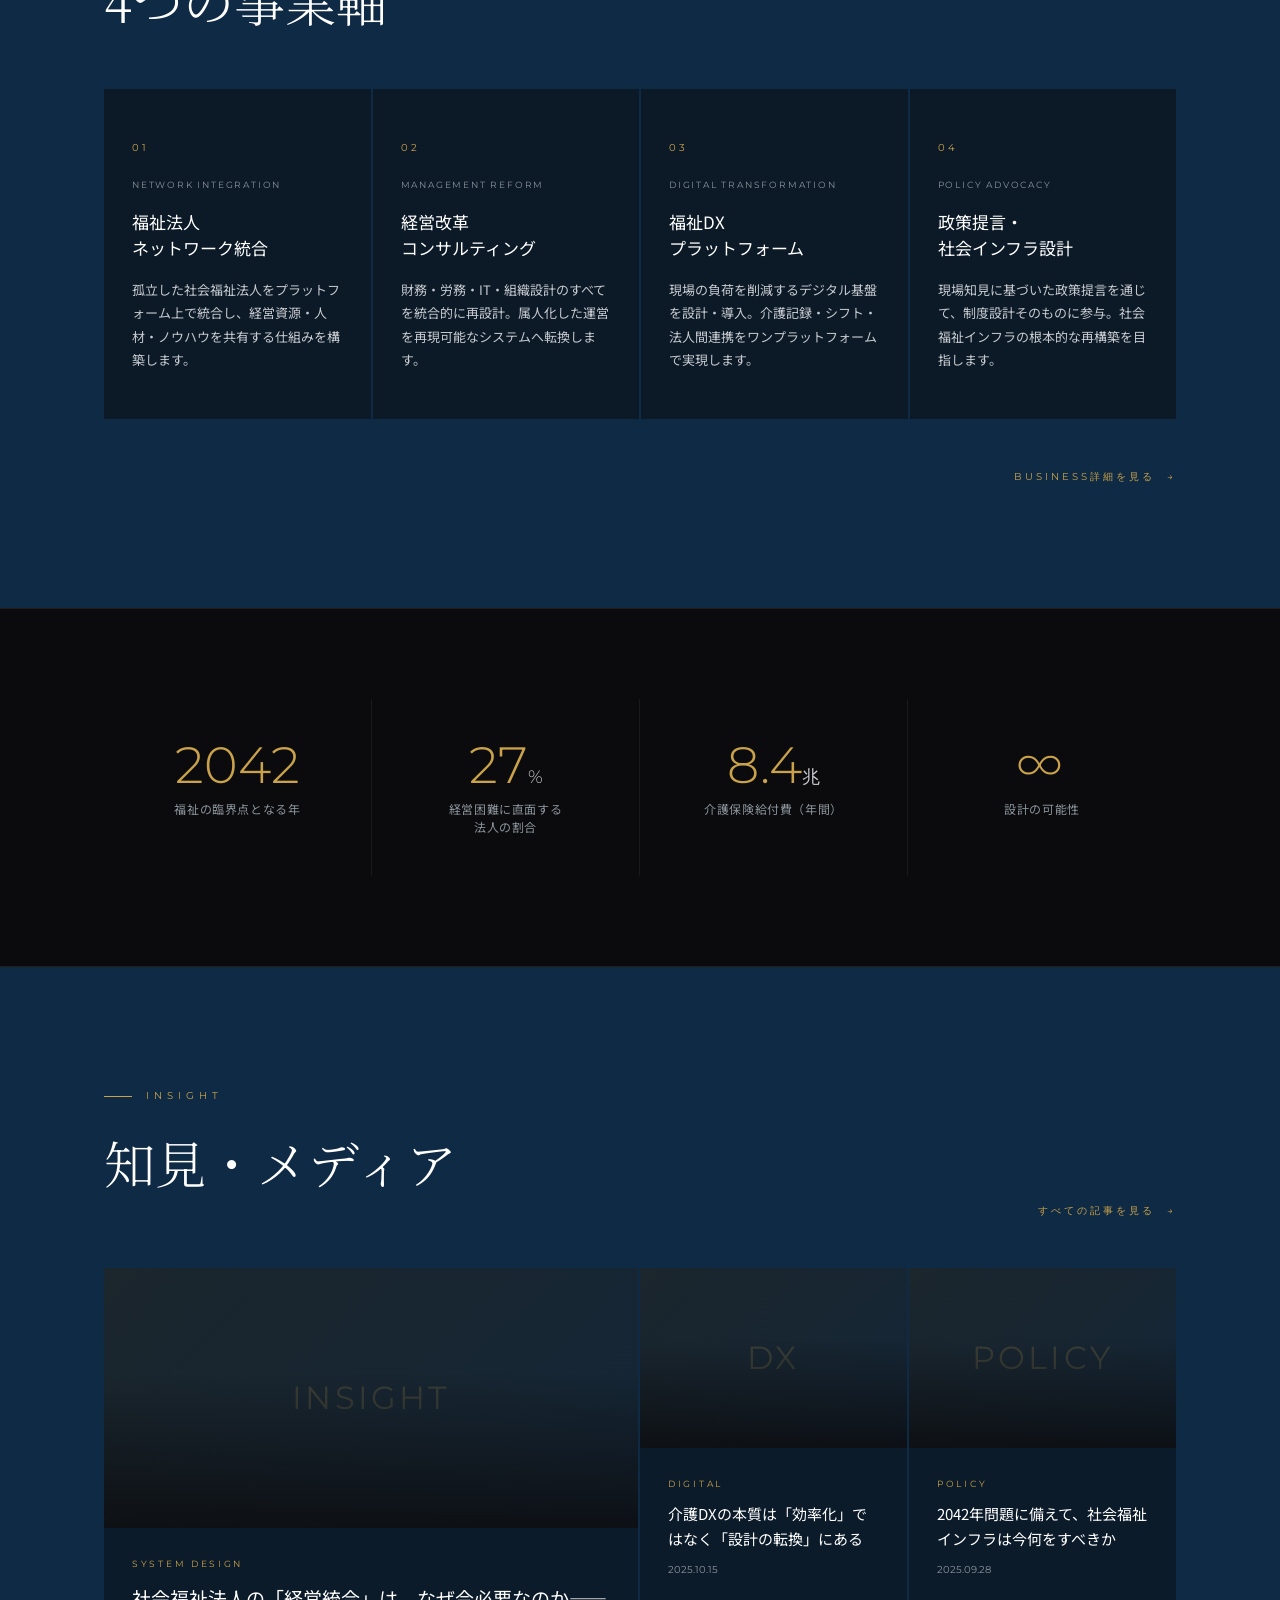
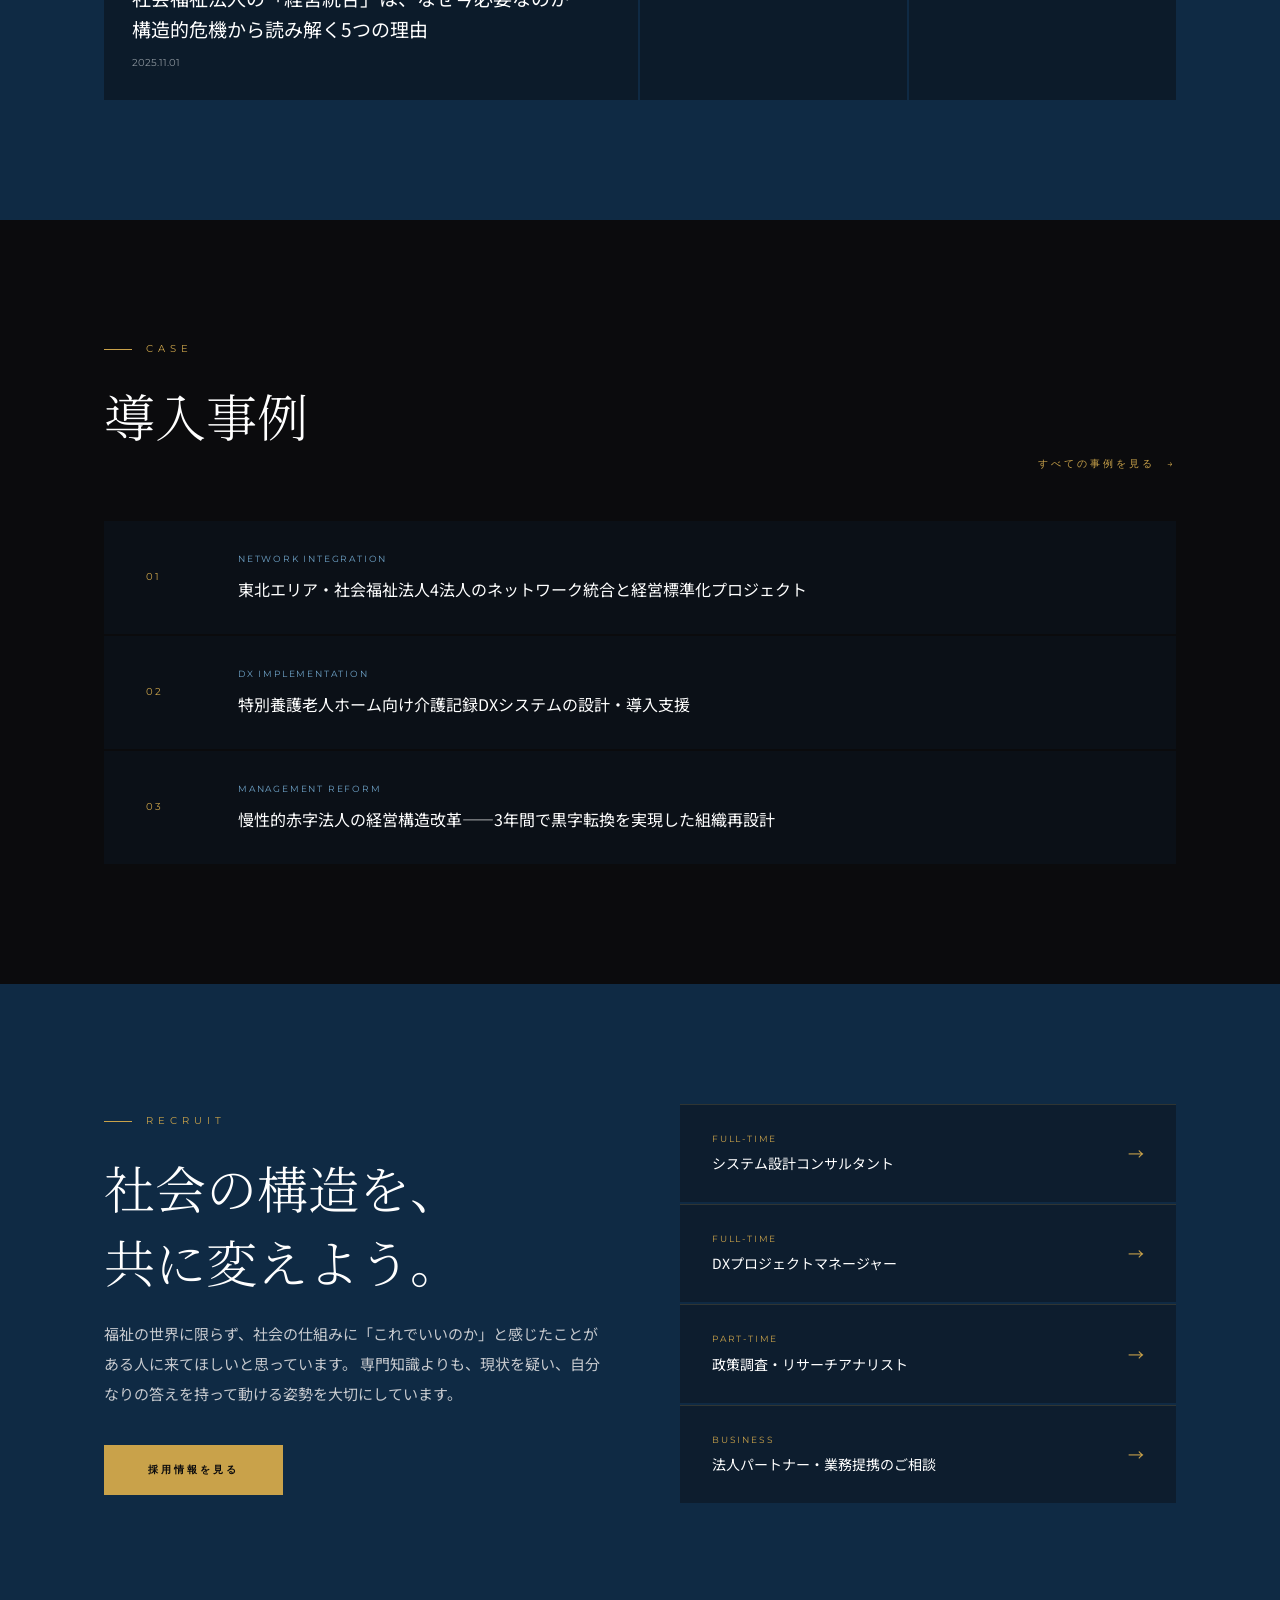
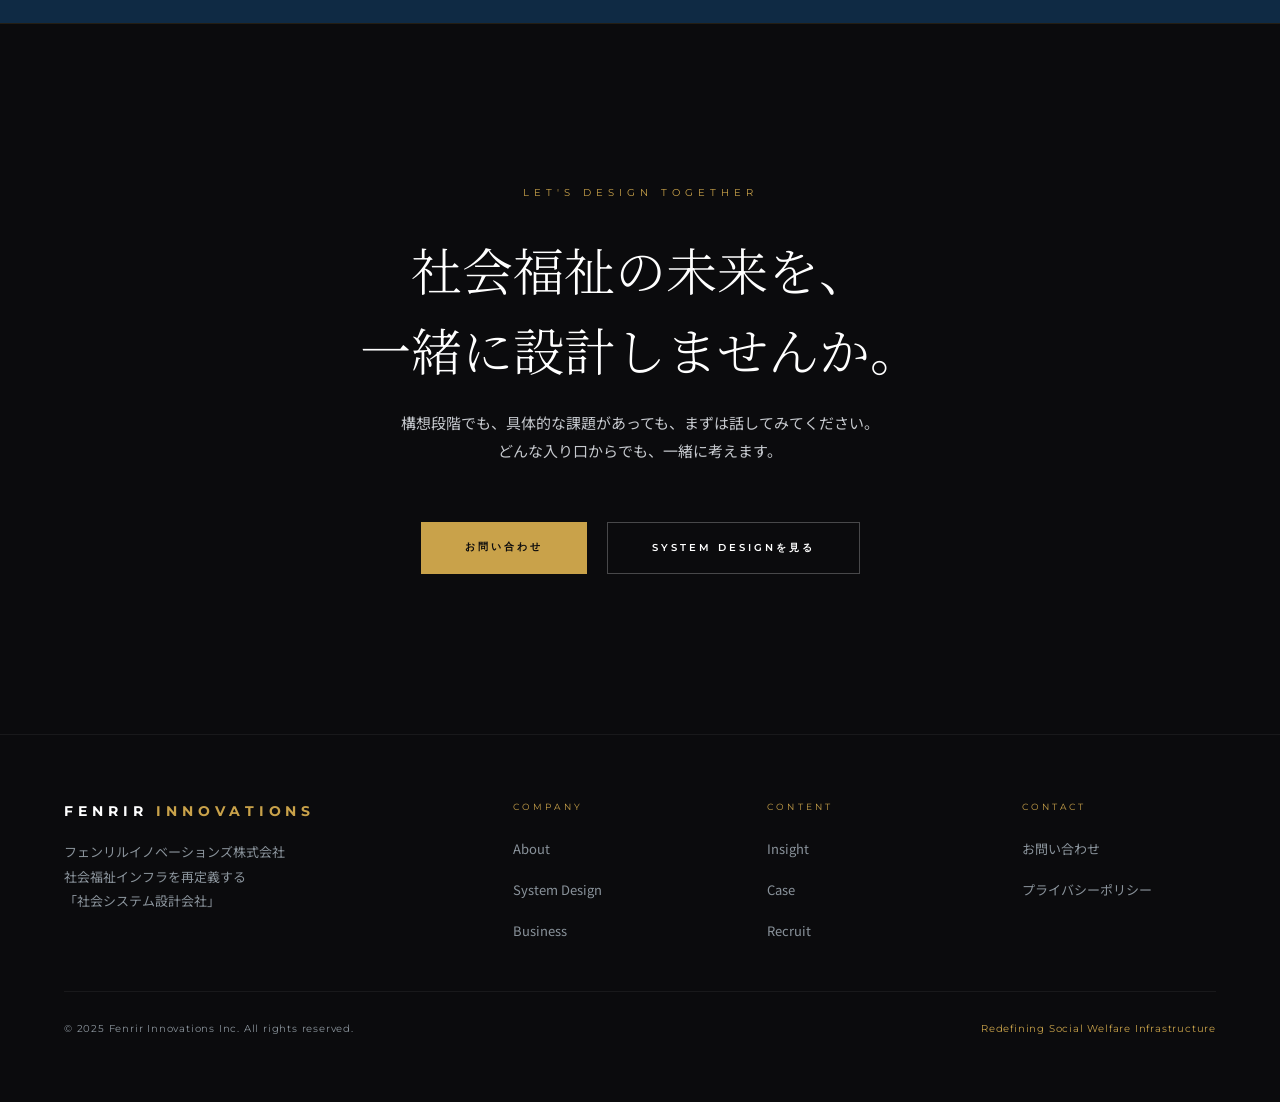
==== commit d7f9aad7: "fix: サイト全体の不自然な改行を修正 - HERO: .nobr で「社会福祉のインフラを、」と「再定義する。」を各フレーズ単位で制御 - STANCE: 「私たちは、」で明示的に改行し「社会シス" ====
--- a/index.html
+++ b/index.html
@@ -48,7 +48,7 @@
   <div class="hero-grid"></div>
   <div class="hero-content">
     <div class="hero-badge fu">Social System Design Company</div>
-    <h1 class="hero-title fu">社会福祉の<span class="g">インフラ</span>を、再定義する。</h1>
+    <h1 class="hero-title fu"><span class="nobr">社会福祉の<span class="g">インフラ</span>を、</span><span class="nobr">再定義する。</span></h1>
     <p class="hero-en fu">Redefining the Infrastructure of Social Welfare</p>
     <div class="hero-btns fu">
       <a href="system-design.html" class="btn btn-gold">System Design</a>
@@ -91,7 +91,7 @@
     <div class="s-label fu" style="justify-content:center;">Our Stance</div>
     <div class="stance-text fu">
       <p class="stance-neg">私たちは、福祉施設の運営者ではない。</p>
-      <p class="stance-pos">私たちは、<span>社会システムの設計者</span>である。</p>
+      <p class="stance-pos">私たちは、<br><span>社会システムの設計者</span>である。</p>
     </div>
     <p class="stance-body fu">
       フェンリルイノベーションズは、個別施設の最適化を超え、社会福祉法人同士をネットワーク化し、
--- a/style.css
+++ b/style.css
@@ -98,14 +98,14 @@
   position: absolute; inset: 0;
   width: 100%; height: 100%;
   object-fit: cover;
-  opacity: 0.28;
+  opacity: 0.45;
   z-index: 0;
   pointer-events: none;
 }
 .hero-bg {
   position: absolute; inset: 0; z-index: 1;
   background:
-    linear-gradient(to bottom, rgba(11,11,13,0.55) 0%, rgba(11,11,13,0.3) 50%, rgba(11,11,13,0.7) 100%),
+    linear-gradient(to bottom, rgba(11,11,13,0.4) 0%, rgba(11,11,13,0.15) 50%, rgba(11,11,13,0.6) 100%),
     radial-gradient(ellipse 60% 80% at 65% 40%, rgba(15,42,68,0.6) 0%, transparent 70%),
     radial-gradient(ellipse 40% 60% at 20% 70%, rgba(201,162,74,0.03) 0%, transparent 60%);
 }
@@ -124,7 +124,8 @@
   text-transform: uppercase; margin-bottom: 48px;
 }
 .hero-badge::before, .hero-badge::after { content: ''; display: block; width: 40px; height: 1px; background: var(--gold); }
-h1.hero-title { font-size: clamp(38px, 6vw, 76px); font-weight: 300; line-height: 1.35; margin-bottom: 32px; text-wrap: balance; }
+h1.hero-title { font-size: clamp(38px, 6vw, 76px); font-weight: 300; line-height: 1.35; margin-bottom: 32px; }
+.nobr { white-space: nowrap; }
 h1.hero-title .g { color: var(--gold); }
 .hero-en {
   font-family: var(--font-en); font-size: clamp(11px,1.2vw,13px); letter-spacing: 0.3em;
@@ -201,9 +202,8 @@
   font-size: clamp(28px, 4.5vw, 62px);
   font-weight: 300;
   color: var(--white);
-  line-height: 1.45;
+  line-height: 1.55;
   font-family: var(--font-serif);
-  text-wrap: balance;
 }
 .stance-pos span { color: var(--gold); }
 .stance-body { max-width: 660px; margin: 0 auto; font-size: 15px; color: var(--silver); line-height: 2; }
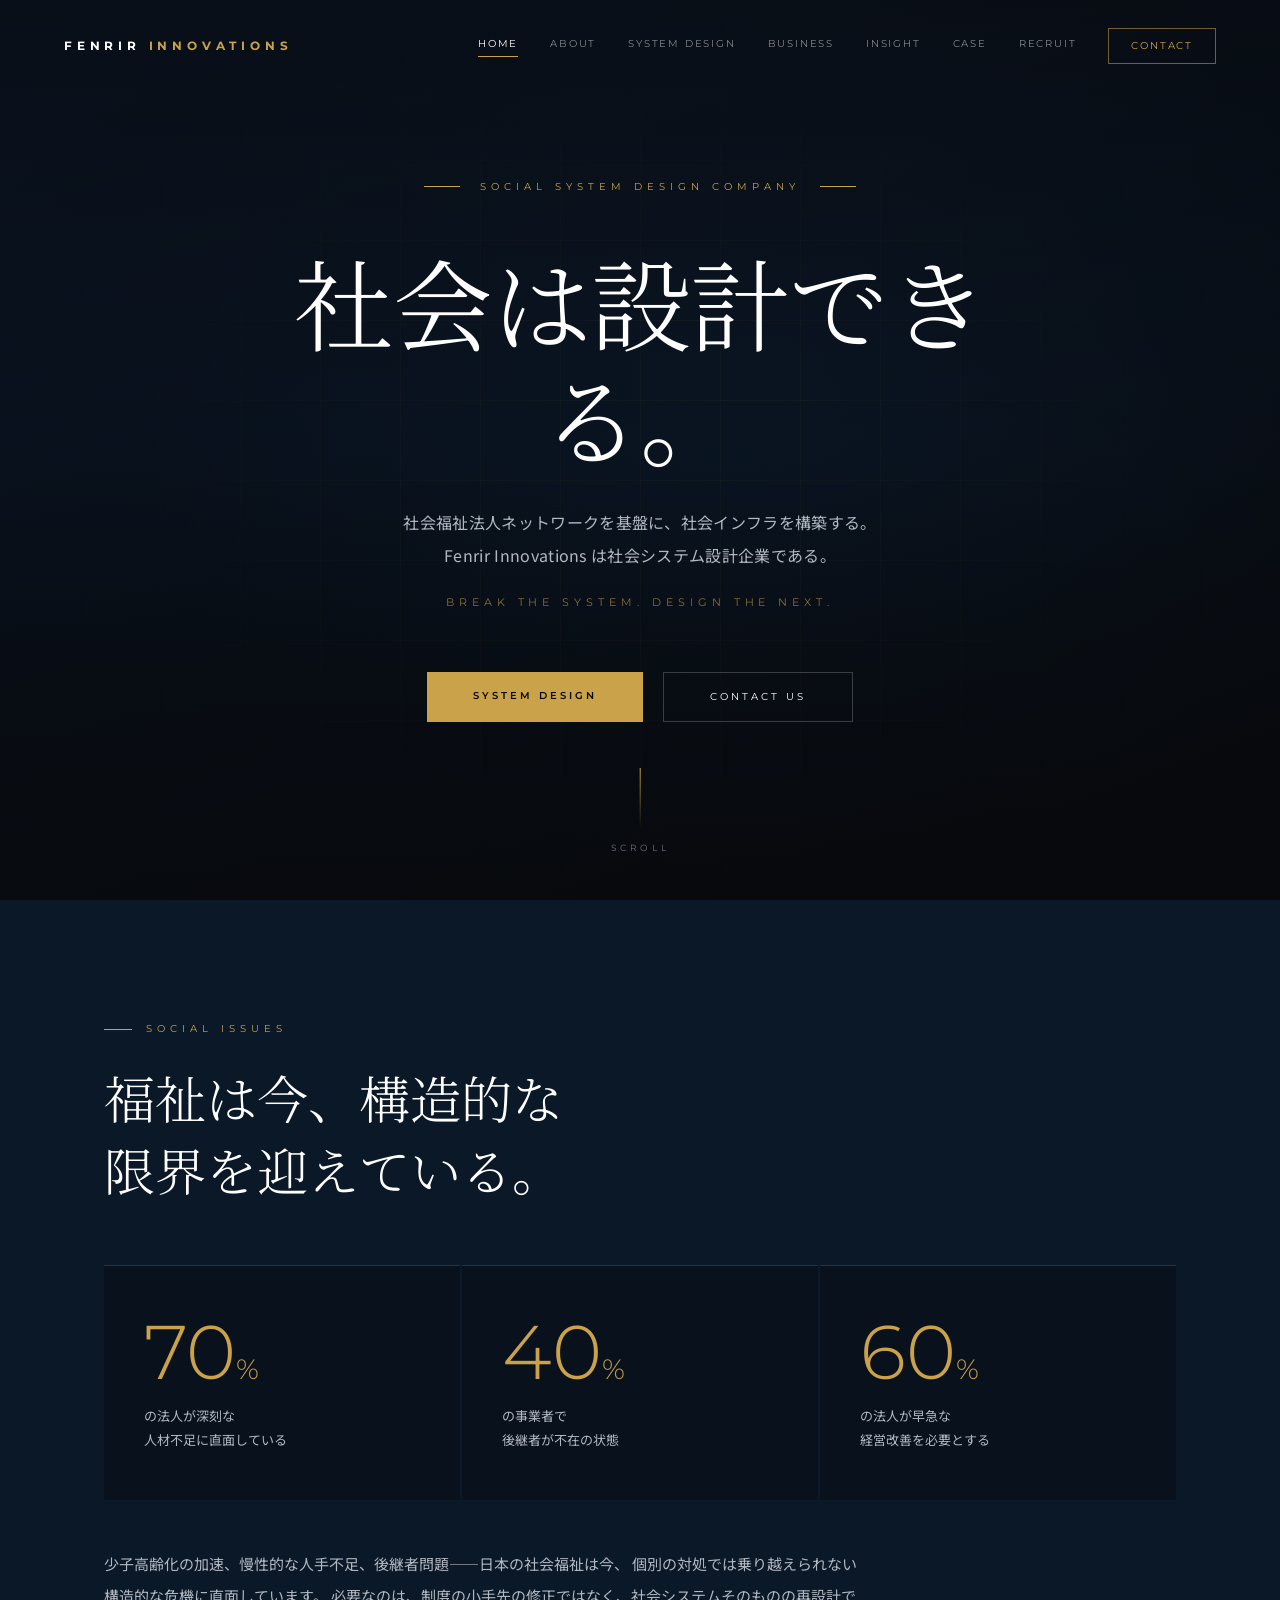
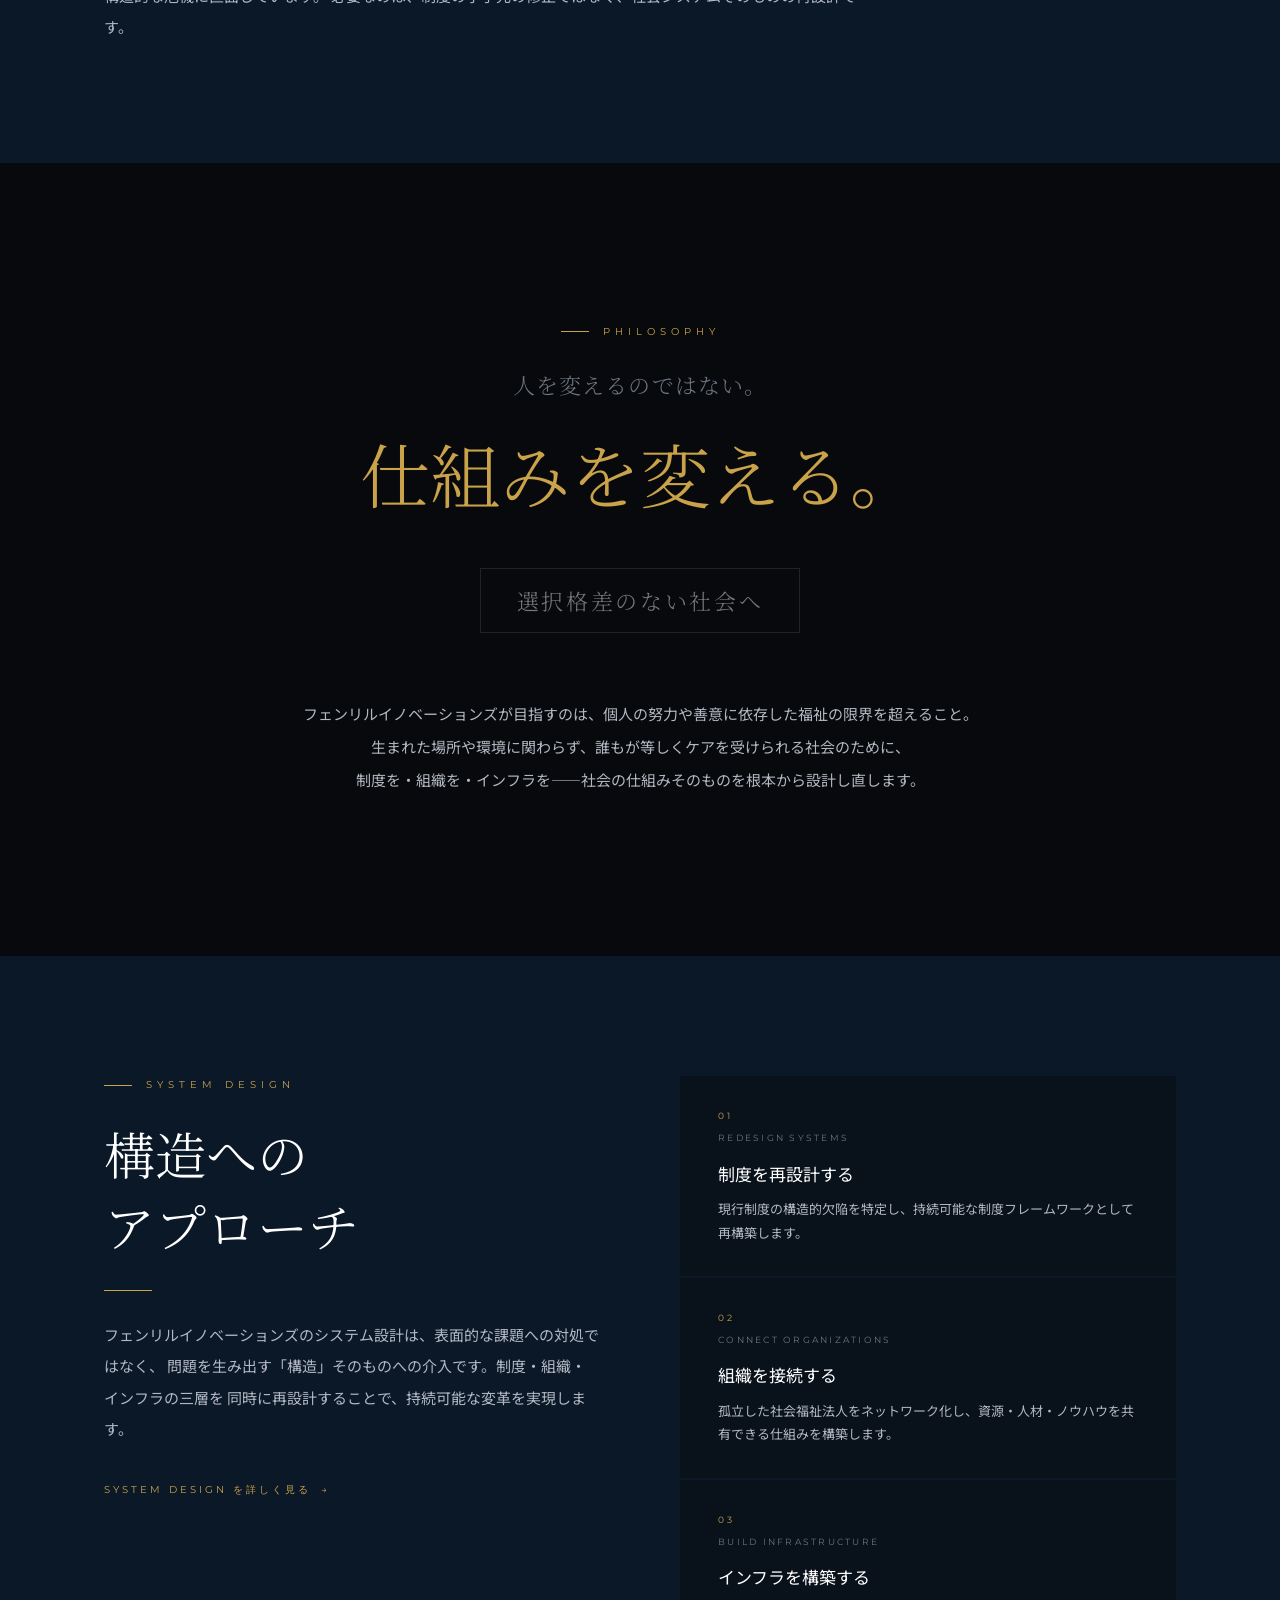
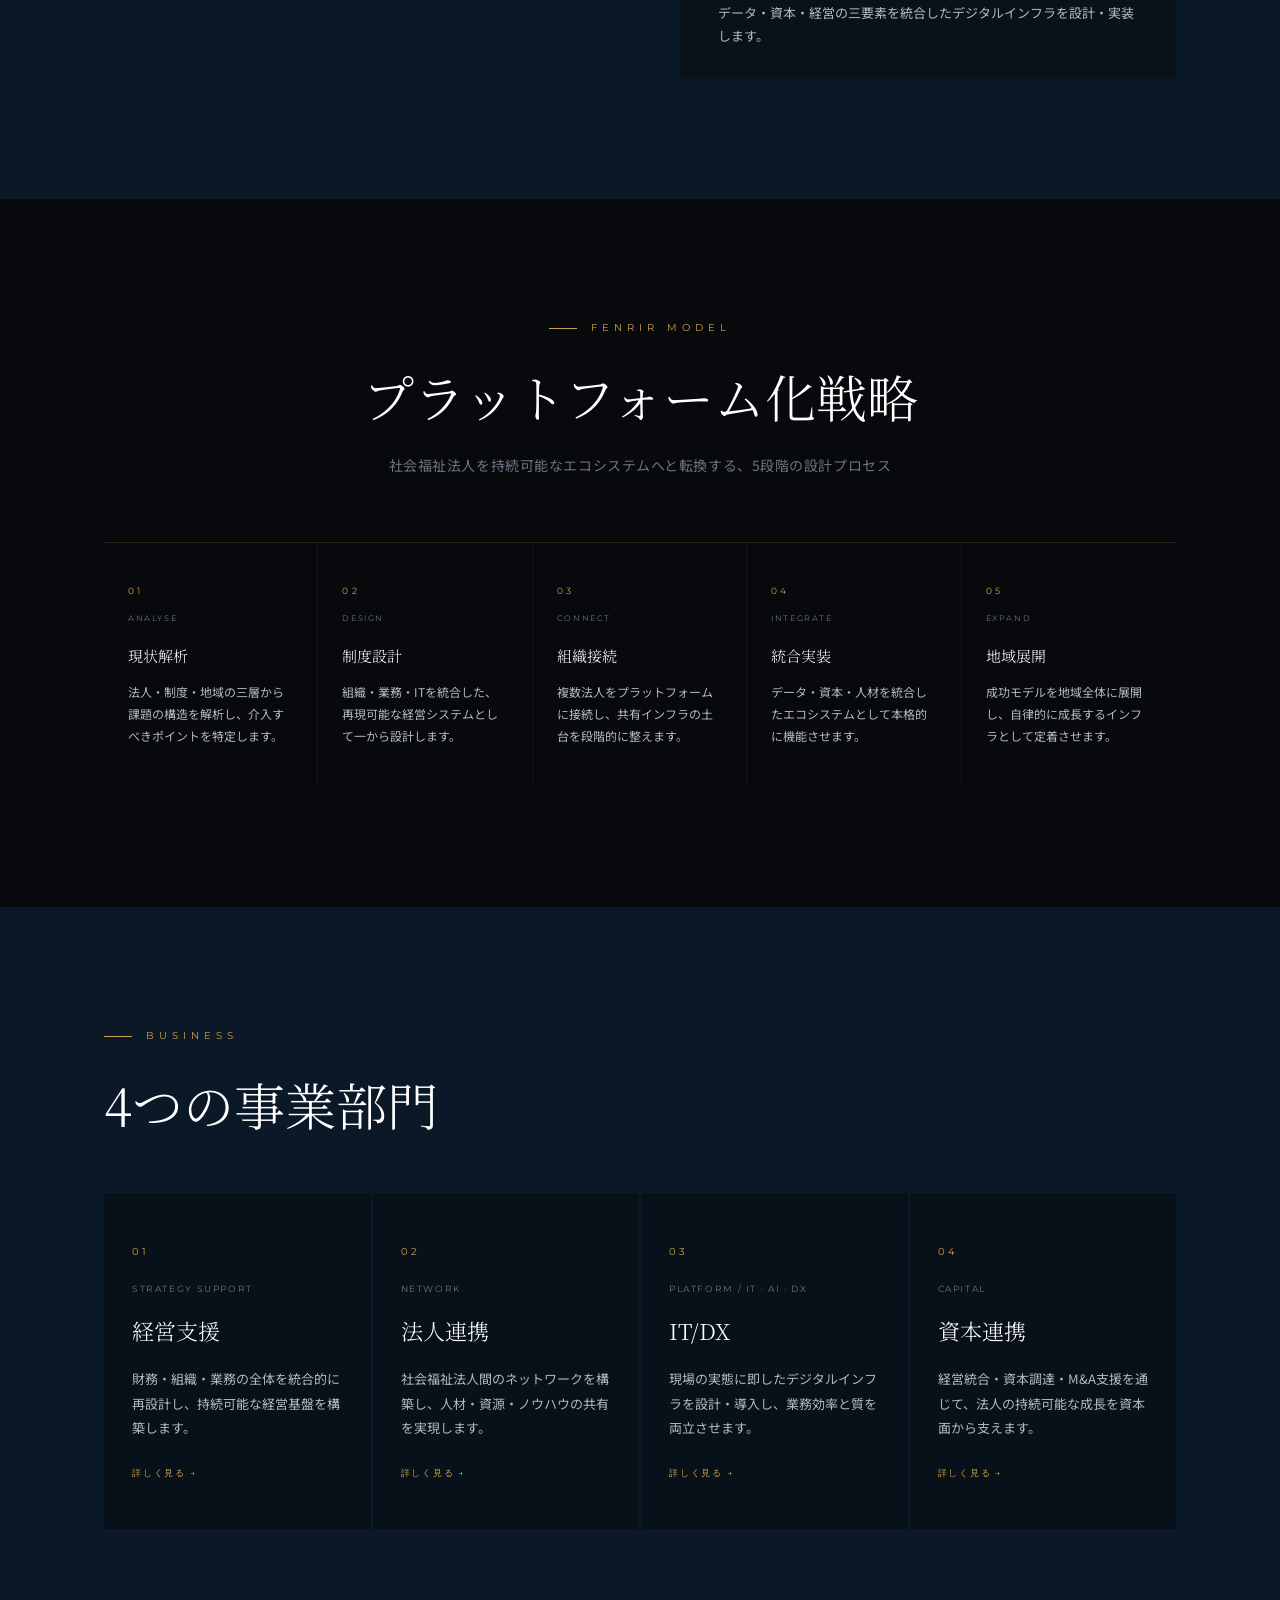
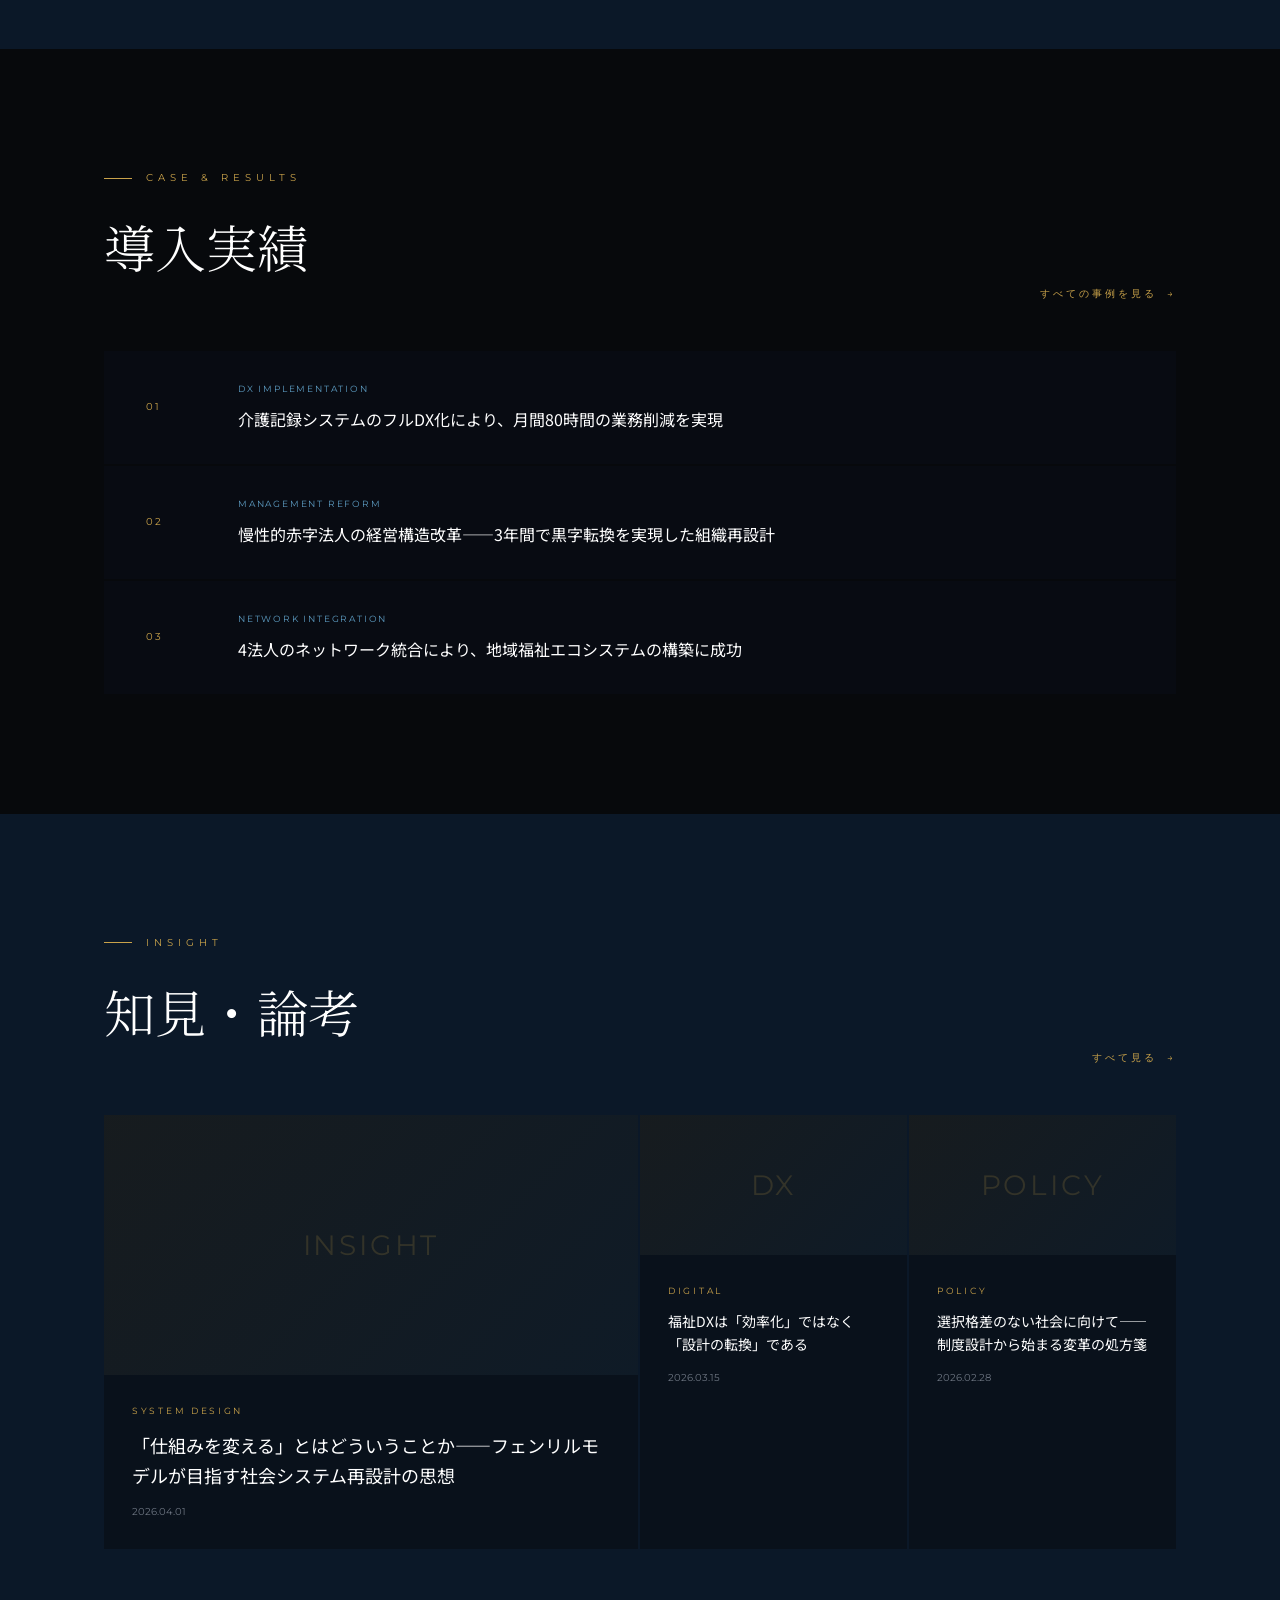
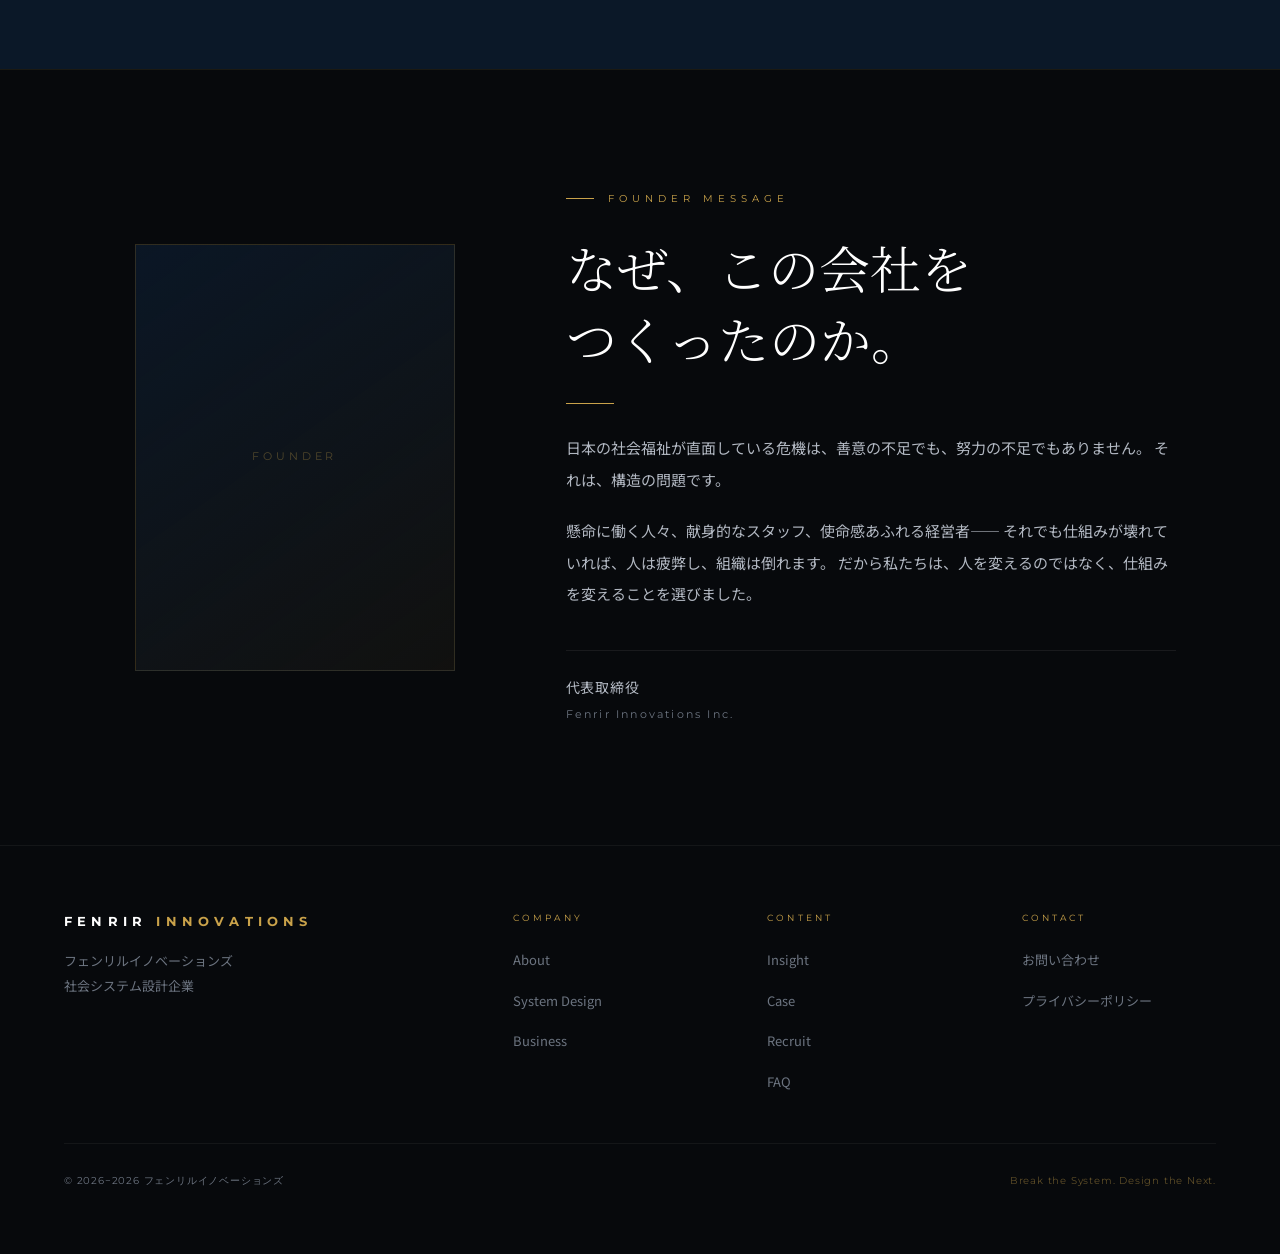
==== commit e259f931: "feat: サイト全体の更新およびデザイン設計書を削除 Co-Authored-By: Claude Sonnet 4.6 <noreply@anthropic.com>" ====
--- a/index.html
+++ b/index.html
@@ -3,8 +3,8 @@
 <head>
   <meta charset="UTF-8">
   <meta name="viewport" content="width=device-width, initial-scale=1.0">
-  <title>Fenrir Innovations Inc. | 社会福祉のインフラを、再定義する。</title>
-  <meta name="description" content="フェンリルイノベーションズ株式会社は、社会福祉法人のネットワーク化と経営統合により、持続可能な地域福祉エコシステムを構築する「社会システム設計会社」です。">
+  <title>Fenrir Innovations | 社会は設計できる。</title>
+  <meta name="description" content="フェンリルイノベーションズは、社会福祉法人ネットワークを基盤に社会インフラを構築する、社会システム設計企業です。">
   <link rel="preconnect" href="https://fonts.googleapis.com">
   <link rel="preconnect" href="https://fonts.gstatic.com" crossorigin>
   <link href="https://fonts.googleapis.com/css2?family=Noto+Serif+JP:wght@300;400;700&family=Noto+Sans+JP:wght@300;400;500&family=Montserrat:wght@300;400;600;700&display=swap" rel="stylesheet">
@@ -12,11 +12,10 @@
 </head>
 <body>
 
-<!-- HEADER -->
 <header id="header">
   <a href="index.html" class="logo">FENRIR <span>INNOVATIONS</span></a>
   <nav>
-    <a href="index.html">Home</a>
+    <a href="index.html" class="active">Home</a>
     <a href="about.html">About</a>
     <a href="system-design.html">System Design</a>
     <a href="business.html">Business</a>
@@ -39,20 +38,19 @@
   <a href="contact.html">Contact</a>
 </div>
 
-<!-- S1: HERO -->
+<!-- HERO -->
 <section class="hero">
-  <video class="hero-video" autoplay muted loop playsinline>
-    <source src="https://videos.pexels.com/video-files/11016353/11016353-uhd_2560_1440_30fps.mp4" type="video/mp4">
-  </video>
-  <div class="hero-bg"></div>
+  <div class="hero-video" style="opacity:1;background:linear-gradient(160deg,#0A1628 0%,#07090C 100%);"></div>
+  <div class="hero-overlay"></div>
   <div class="hero-grid"></div>
   <div class="hero-content">
-    <div class="hero-badge fu">Social System Design Company</div>
-    <h1 class="hero-title fu"><span class="nobr">社会福祉の<span class="g">インフラ</span>を、</span><span class="nobr">再定義する。</span></h1>
-    <p class="hero-en fu">Redefining the Infrastructure of Social Welfare</p>
-    <div class="hero-btns fu">
-      <a href="system-design.html" class="btn btn-gold">System Design</a>
-      <a href="contact.html" class="btn btn-line">Contact Us</a>
+    <div class="hero-eyebrow fu">Social System Design Company</div>
+    <h1 class="hero-main fu">社会は設計できる。</h1>
+    <p class="hero-sub fu">社会福祉法人ネットワークを基盤に、社会インフラを構築する。<br>Fenrir Innovations は社会システム設計企業である。</p>
+    <p class="hero-tagline fu">Break the System. Design the Next.</p>
+    <div class="hero-cta fu">
+      <a href="system-design.html" class="btn-primary">System Design</a>
+      <a href="contact.html" class="btn-ghost">Contact Us</a>
     </div>
   </div>
   <div class="hero-scroll">
@@ -61,359 +59,318 @@
   </div>
 </section>
 
-<!-- S2: CHALLENGE -->
-<section class="s-challenge">
-  <div class="wrap">
-    <div class="s-label fu">The Challenge</div>
-    <div class="challenge-quote fu">
-      なぜ、今この会社が<br>必要なのか。<br>日本の福祉は今、<em>静かに限界を迎えつつある</em>。
-    </div>
-    <div class="stats stg">
-      <div class="stat">
-        <div class="stat-n">2.7<span class="stat-u">万</span></div>
-        <div class="stat-l">現在の社会福祉法人数。<br>その過半数が慢性的な経営難に直面している。</div>
-      </div>
-      <div class="stat">
-        <div class="stat-n">40<span class="stat-u">%</span></div>
-        <div class="stat-l">介護職員の離職率。<br>深刻な人材不足が地域ケアの継続性を脅かす。</div>
-      </div>
-      <div class="stat">
-        <div class="stat-n">2042<span class="stat-u">年</span></div>
-        <div class="stat-l">高齢者人口がピークを迎える年。<br>今から構造を変えなければ、間に合わない。</div>
-      </div>
-    </div>
-  </div>
-</section>
-
-<!-- S3: STANCE -->
-<section class="s-stance">
-  <div class="wrap">
-    <div class="s-label fu" style="justify-content:center;">Our Stance</div>
-    <div class="stance-text fu">
-      <p class="stance-neg">私たちは、福祉施設の運営者ではない。</p>
-      <p class="stance-pos">私たちは、<br><span>社会システムの設計者</span>である。</p>
-    </div>
-    <p class="stance-body fu">
-      フェンリルイノベーションズは、個別施設の最適化を超え、社会福祉法人同士をネットワーク化し、
-      経営統合によって地域全体のケアインフラを再構築します。
-      テクノロジー・制度設計・組織変革を横断する総合的なシステム設計によって、
-      持続可能な福祉の未来を、今ここから構築します。
+<!-- SOCIAL ISSUES -->
+<section class="s-issues">
+  <div class="container">
+    <div class="sec-label fu">Social Issues</div>
+    <h2 class="sec-heading fu">福祉は今、構造的な<br>限界を迎えている。</h2>
+    <div class="stat-row stg">
+      <div class="stat-card">
+        <div class="stat-num">70<span class="stat-sfx">%</span></div>
+        <div class="stat-desc">の法人が深刻な<br>人材不足に直面している</div>
+      </div>
+      <div class="stat-card">
+        <div class="stat-num">40<span class="stat-sfx">%</span></div>
+        <div class="stat-desc">の事業者で<br>後継者が不在の状態</div>
+      </div>
+      <div class="stat-card">
+        <div class="stat-num">60<span class="stat-sfx">%</span></div>
+        <div class="stat-desc">の法人が早急な<br>経営改善を必要とする</div>
+      </div>
+    </div>
+    <p class="sec-body fu" style="max-width:760px;margin-top:16px;">
+      少子高齢化の加速、慢性的な人手不足、後継者問題——日本の社会福祉は今、
+      個別の対処では乗り越えられない構造的な危機に直面しています。
+      必要なのは、制度の小手先の修正ではなく、社会システムそのものの再設計です。
     </p>
   </div>
 </section>
 
-<!-- S4: VISION -->
-<section class="s-vision">
-  <div class="wrap">
-    <div class="vision-text">
-      <div class="s-label fu">Vision</div>
-      <h2 class="s-title fu">地域福祉の<br>エコシステムを、<br>設計する。</h2>
-      <div class="s-divider fu"></div>
-      <p class="s-body fu">
-        単なる施設運営でも、コンサルティングでもない。フェンリルイノベーションズが描くのは、
-        社会福祉法人が有機的につながり、互いに支え合いながら地域のセーフティネットを永続させる
-        「生態系」の設計です。
-      </p>
-      <p class="s-body fu" style="margin-top:14px;">
-        それは制度の隙間を埋める発想ではなく、制度そのものを再設計する思想から生まれます。
-      </p>
-    </div>
-    <div class="vision-pillars fu">
-      <div class="v-pillar">
-        <div class="v-num">01</div>
-        <div class="v-name">ネットワーク統合</div>
-        <div class="v-desc">孤立した法人をつなぎ、人材・資金・ノウハウを共有できる仕組みをつくる</div>
-      </div>
-      <div class="v-pillar">
-        <div class="v-num">02</div>
-        <div class="v-name">経営の標準化</div>
-        <div class="v-desc">担当者が変わっても回る経営の仕組みをつくり、組織の安定を実現する</div>
-      </div>
-      <div class="v-pillar">
-        <div class="v-num">03</div>
-        <div class="v-name">テクノロジー活用</div>
-        <div class="v-desc">現場の実情に合わせたIT導入で、スタッフの負担を減らしながら質を上げる</div>
-      </div>
-      <div class="v-pillar">
-        <div class="v-num">04</div>
-        <div class="v-name">政策との協働</div>
-        <div class="v-desc">現場の声を政策に届け、制度そのものをより良くする働きかけを続ける</div>
-      </div>
-    </div>
-  </div>
-</section>
-
-<!-- S5: SYSTEM DESIGN -->
+<!-- PHILOSOPHY -->
+<section class="s-philosophy">
+  <div class="container">
+    <div class="sec-label fu">Philosophy</div>
+    <div class="phi-block fu">
+      <p class="phi-neg">人を変えるのではない。</p>
+      <p class="phi-pos"><span>仕組みを変える。</span></p>
+    </div>
+    <div class="phi-sub fu">選択格差のない社会へ</div>
+    <p class="phi-body fu">
+      フェンリルイノベーションズが目指すのは、個人の努力や善意に依存した福祉の限界を超えること。<br>
+      生まれた場所や環境に関わらず、誰もが等しくケアを受けられる社会のために、<br>
+      制度を・組織を・インフラを——社会の仕組みそのものを根本から設計し直します。
+    </p>
+  </div>
+</section>
+
+<!-- SYSTEM DESIGN -->
 <section class="s-system">
-  <div class="wrap">
-    <div class="system-head">
-      <div>
-        <div class="s-label fu">System Design</div>
-        <h2 class="s-title fu">思想が、<br>構造を生む。</h2>
-        <div class="s-divider fu"></div>
-        <p class="s-body fu">
-          私たちのアプローチは、課題への対処ではなく、課題が生まれる「構造」への介入です。
-          現象の背後にある制度・組織・文化の連鎖を解析し、根本から設計し直す。
-          それが、フェンリルイノベーションズの「システム設計」です。
+  <div class="container">
+    <div class="sys-layout">
+      <div class="sys-left">
+        <div class="sec-label fu">System Design</div>
+        <h2 class="sec-heading fu">構造への<br>アプローチ</h2>
+        <div class="sec-divider fu"></div>
+        <p class="sec-body fu">
+          フェンリルイノベーションズのシステム設計は、表面的な課題への対処ではなく、
+          問題を生み出す「構造」そのものへの介入です。制度・組織・インフラの三層を
+          同時に再設計することで、持続可能な変革を実現します。
         </p>
-        <a href="system-design.html" class="link-arrow fu" style="margin-top:36px;display:inline-flex;">System Designを詳しく見る</a>
-      </div>
-      <div class="diagram-wrap fi">
-        <div class="diagram">
-          <div class="ring"></div>
-          <div class="ring"></div>
-          <div class="ring"></div>
-          <div class="ring"></div>
-          <div class="ring"></div>
-          <div class="ring-text">SYSTEM<br>DESIGN</div>
-        </div>
-      </div>
-    </div>
-    <div class="nodes stg">
-      <div class="node">
-        <div class="node-tag">Structure</div>
-        <div class="node-title">構造を読む</div>
-        <div class="node-desc">法人・地域・制度の3つの層から課題を整理し、本当に手を入れるべき場所を明らかにします。</div>
-      </div>
-      <div class="node">
-        <div class="node-tag">Design</div>
-        <div class="node-title">仕組みを設計する</div>
-        <div class="node-desc">理念を「動く組織・業務・ITの仕組み」として形にします。絵に描いた餅で終わらせません。</div>
-      </div>
-      <div class="node">
-        <div class="node-tag">Network</div>
-        <div class="node-title">つながりをつくる</div>
-        <div class="node-desc">複数の法人が情報・人材・資金を共有できる連携の土台を整え、一緒に育てていきます。</div>
-      </div>
-      <div class="node">
-        <div class="node-tag">Ecosystem</div>
-        <div class="node-title">自走する仕組みへ</div>
-        <div class="node-desc">支援が終わっても成長し続けられるよう、地域の福祉生態系として定着させることを目指します。</div>
-      </div>
-    </div>
-  </div>
-</section>
-
-<!-- S6: BUSINESS -->
+        <a href="system-design.html" class="link-more fu">System Design を詳しく見る</a>
+      </div>
+      <div class="sys-pillars fu">
+        <div class="pillar">
+          <div class="pillar-num">01</div>
+          <div class="pillar-en">REDESIGN SYSTEMS</div>
+          <div class="pillar-title">制度を再設計する</div>
+          <p class="pillar-body">現行制度の構造的欠陥を特定し、持続可能な制度フレームワークとして再構築します。</p>
+        </div>
+        <div class="pillar">
+          <div class="pillar-num">02</div>
+          <div class="pillar-en">CONNECT ORGANIZATIONS</div>
+          <div class="pillar-title">組織を接続する</div>
+          <p class="pillar-body">孤立した社会福祉法人をネットワーク化し、資源・人材・ノウハウを共有できる仕組みを構築します。</p>
+        </div>
+        <div class="pillar">
+          <div class="pillar-num">03</div>
+          <div class="pillar-en">BUILD INFRASTRUCTURE</div>
+          <div class="pillar-title">インフラを構築する</div>
+          <p class="pillar-body">データ・資本・経営の三要素を統合したデジタルインフラを設計・実装します。</p>
+        </div>
+      </div>
+    </div>
+  </div>
+</section>
+
+<!-- FENRIR MODEL -->
+<section class="s-model">
+  <div class="container">
+    <div class="sec-label fu" style="justify-content:center;">Fenrir Model</div>
+    <h2 class="sec-heading center fu">プラットフォーム化戦略</h2>
+    <p class="model-sub fu">社会福祉法人を持続可能なエコシステムへと転換する、5段階の設計プロセス</p>
+    <div class="model-steps stg">
+      <div class="model-step">
+        <div class="step-num">01</div>
+        <div class="step-en">ANALYSE</div>
+        <div class="step-title">現状解析</div>
+        <p class="step-body">法人・制度・地域の三層から課題の構造を解析し、介入すべきポイントを特定します。</p>
+      </div>
+      <div class="model-step">
+        <div class="step-num">02</div>
+        <div class="step-en">DESIGN</div>
+        <div class="step-title">制度設計</div>
+        <p class="step-body">組織・業務・ITを統合した、再現可能な経営システムとして一から設計します。</p>
+      </div>
+      <div class="model-step">
+        <div class="step-num">03</div>
+        <div class="step-en">CONNECT</div>
+        <div class="step-title">組織接続</div>
+        <p class="step-body">複数法人をプラットフォームに接続し、共有インフラの土台を段階的に整えます。</p>
+      </div>
+      <div class="model-step">
+        <div class="step-num">04</div>
+        <div class="step-en">INTEGRATE</div>
+        <div class="step-title">統合実装</div>
+        <p class="step-body">データ・資本・人材を統合したエコシステムとして本格的に機能させます。</p>
+      </div>
+      <div class="model-step">
+        <div class="step-num">05</div>
+        <div class="step-en">EXPAND</div>
+        <div class="step-title">地域展開</div>
+        <p class="step-body">成功モデルを地域全体に展開し、自律的に成長するインフラとして定着させます。</p>
+      </div>
+    </div>
+  </div>
+</section>
+
+<!-- BUSINESS UNITS -->
 <section class="s-business">
-  <div class="wrap">
-    <div class="s-label fu">Business</div>
-    <h2 class="s-title fu">4つの事業軸</h2>
+  <div class="container">
+    <div class="sec-label fu">Business</div>
+    <h2 class="sec-heading fu">4つの事業部門</h2>
     <div class="biz-grid stg">
       <div class="biz-card">
         <div class="biz-num">01</div>
-        <div class="biz-en">Network Integration</div>
-        <div class="biz-title">福祉法人<br>ネットワーク統合</div>
-        <div class="biz-desc">孤立した社会福祉法人をプラットフォーム上で統合し、経営資源・人材・ノウハウを共有する仕組みを構築します。</div>
+        <div class="biz-en">Strategy Support</div>
+        <div class="biz-title">経営支援</div>
+        <p class="biz-body">財務・組織・業務の全体を統合的に再設計し、持続可能な経営基盤を構築します。</p>
+        <a href="business.html" class="biz-link">詳しく見る →</a>
       </div>
       <div class="biz-card">
         <div class="biz-num">02</div>
-        <div class="biz-en">Management Reform</div>
-        <div class="biz-title">経営改革<br>コンサルティング</div>
-        <div class="biz-desc">財務・労務・IT・組織設計のすべてを統合的に再設計。属人化した運営を再現可能なシステムへ転換します。</div>
+        <div class="biz-en">Network</div>
+        <div class="biz-title">法人連携</div>
+        <p class="biz-body">社会福祉法人間のネットワークを構築し、人材・資源・ノウハウの共有を実現します。</p>
+        <a href="business.html" class="biz-link">詳しく見る →</a>
       </div>
       <div class="biz-card">
         <div class="biz-num">03</div>
-        <div class="biz-en">Digital Transformation</div>
-        <div class="biz-title">福祉DX<br>プラットフォーム</div>
-        <div class="biz-desc">現場の負荷を削減するデジタル基盤を設計・導入。介護記録・シフト・法人間連携をワンプラットフォームで実現します。</div>
+        <div class="biz-en">Platform / IT · AI · DX</div>
+        <div class="biz-title">IT/DX</div>
+        <p class="biz-body">現場の実態に即したデジタルインフラを設計・導入し、業務効率と質を両立させます。</p>
+        <a href="business.html" class="biz-link">詳しく見る →</a>
       </div>
       <div class="biz-card">
         <div class="biz-num">04</div>
-        <div class="biz-en">Policy Advocacy</div>
-        <div class="biz-title">政策提言・<br>社会インフラ設計</div>
-        <div class="biz-desc">現場知見に基づいた政策提言を通じて、制度設計そのものに参与。社会福祉インフラの根本的な再構築を目指します。</div>
-      </div>
-    </div>
-    <div style="margin-top:40px;text-align:right;" class="fu">
-      <a href="business.html" class="link-arrow">Business詳細を見る</a>
-    </div>
-  </div>
-</section>
-
-<!-- S7: NUMBERS -->
-<section class="s-numbers">
-  <div class="wrap stg">
-    <div class="num-item">
-      <div class="num-val">2042</div>
-      <div class="num-lbl">福祉の臨界点となる年</div>
-    </div>
-    <div class="num-item">
-      <div class="num-val">27<span class="num-sfx">%</span></div>
-      <div class="num-lbl">経営困難に直面する<br>法人の割合</div>
-    </div>
-    <div class="num-item">
-      <div class="num-val">8.4<span class="num-sfx">兆</span></div>
-      <div class="num-lbl">介護保険給付費（年間）</div>
-    </div>
-    <div class="num-item">
-      <div class="num-val" style="letter-spacing:0.1em;">∞</div>
-      <div class="num-lbl">設計の可能性</div>
-    </div>
-  </div>
-</section>
-
-<!-- S8: INSIGHT -->
+        <div class="biz-en">Capital</div>
+        <div class="biz-title">資本連携</div>
+        <p class="biz-body">経営統合・資本調達・M&amp;A支援を通じて、法人の持続可能な成長を資本面から支えます。</p>
+        <a href="business.html" class="biz-link">詳しく見る →</a>
+      </div>
+    </div>
+  </div>
+</section>
+
+<!-- CASE & RESULTS -->
+<section class="s-case">
+  <div class="container">
+    <div class="sec-row">
+      <div>
+        <div class="sec-label fu">Case &amp; Results</div>
+        <h2 class="sec-heading fu">導入実績</h2>
+      </div>
+      <a href="case.html" class="link-more fu">すべての事例を見る</a>
+    </div>
+    <div class="case-list fu">
+      <a href="case.html" class="case-item">
+        <div class="case-num">01</div>
+        <div class="case-info">
+          <div class="case-tag">DX Implementation</div>
+          <div class="case-title">介護記録システムのフルDX化により、月間80時間の業務削減を実現</div>
+        </div>
+        <span class="case-arr">→</span>
+      </a>
+      <a href="case.html" class="case-item">
+        <div class="case-num">02</div>
+        <div class="case-info">
+          <div class="case-tag">Management Reform</div>
+          <div class="case-title">慢性的赤字法人の経営構造改革——3年間で黒字転換を実現した組織再設計</div>
+        </div>
+        <span class="case-arr">→</span>
+      </a>
+      <a href="case.html" class="case-item">
+        <div class="case-num">03</div>
+        <div class="case-info">
+          <div class="case-tag">Network Integration</div>
+          <div class="case-title">4法人のネットワーク統合により、地域福祉エコシステムの構築に成功</div>
+        </div>
+        <span class="case-arr">→</span>
+      </a>
+    </div>
+  </div>
+</section>
+
+<!-- INSIGHT -->
 <section class="s-insight">
-  <div class="wrap">
-    <div class="insight-head">
+  <div class="container">
+    <div class="sec-row">
       <div>
-        <div class="s-label fu">Insight</div>
-        <h2 class="s-title fu">知見・メディア</h2>
-      </div>
-      <a href="insight.html" class="link-arrow fu">すべての記事を見る</a>
+        <div class="sec-label fu">Insight</div>
+        <h2 class="sec-heading fu">知見・論考</h2>
+      </div>
+      <a href="insight.html" class="link-more fu">すべて見る</a>
     </div>
     <div class="insight-grid stg">
-      <div class="i-card feat">
-        <div class="i-img"><span class="i-icon">INSIGHT</span></div>
-        <div class="i-body">
-          <div class="i-tag">System Design</div>
-          <div class="i-ttl">社会福祉法人の「経営統合」は、なぜ今必要なのか——構造的危機から読み解く5つの理由</div>
-          <div class="i-date">2025.11.01</div>
-        </div>
-      </div>
-      <div class="i-card">
-        <div class="i-img"><span class="i-icon">DX</span></div>
-        <div class="i-body">
-          <div class="i-tag">Digital</div>
-          <div class="i-ttl">介護DXの本質は「効率化」ではなく「設計の転換」にある</div>
-          <div class="i-date">2025.10.15</div>
-        </div>
-      </div>
-      <div class="i-card">
-        <div class="i-img"><span class="i-icon">POLICY</span></div>
-        <div class="i-body">
-          <div class="i-tag">Policy</div>
-          <div class="i-ttl">2042年問題に備えて、社会福祉インフラは今何をすべきか</div>
-          <div class="i-date">2025.09.28</div>
-        </div>
-      </div>
-    </div>
-  </div>
-</section>
-
-<!-- S9: CASE -->
-<section class="s-case">
-  <div class="wrap">
-    <div class="case-head">
-      <div>
-        <div class="s-label fu">Case</div>
-        <h2 class="s-title fu">導入事例</h2>
-      </div>
-      <a href="case.html" class="link-arrow fu">すべての事例を見る</a>
-    </div>
-    <div class="case-list fu">
-      <div class="case-item">
-        <div class="case-num">01</div>
-        <div>
-          <div class="case-tag">Network Integration</div>
-          <div class="case-ttl">東北エリア・社会福祉法人4法人のネットワーク統合と経営標準化プロジェクト</div>
-        </div>
-        <div class="case-arr">→</div>
-      </div>
-      <div class="case-item">
-        <div class="case-num">02</div>
-        <div>
-          <div class="case-tag">DX Implementation</div>
-          <div class="case-ttl">特別養護老人ホーム向け介護記録DXシステムの設計・導入支援</div>
-        </div>
-        <div class="case-arr">→</div>
-      </div>
-      <div class="case-item">
-        <div class="case-num">03</div>
-        <div>
-          <div class="case-tag">Management Reform</div>
-          <div class="case-ttl">慢性的赤字法人の経営構造改革——3年間で黒字転換を実現した組織再設計</div>
-        </div>
-        <div class="case-arr">→</div>
-      </div>
-    </div>
-  </div>
-</section>
-
-<!-- S10: RECRUIT -->
-<section class="s-recruit">
-  <div class="wrap">
-    <div class="rec-text">
-      <div class="s-label fu">Recruit</div>
-      <h2 class="s-title fu">社会の構造を、<br>共に変えよう。</h2>
-      <p class="fu">
-        福祉の世界に限らず、社会の仕組みに「これでいいのか」と感じたことがある人に来てほしいと思っています。
-        専門知識よりも、現状を疑い、自分なりの答えを持って動ける姿勢を大切にしています。
-      </p>
-      <a href="recruit.html" class="btn btn-gold fu" style="display:inline-block;">採用情報を見る</a>
-    </div>
-    <div class="rec-pos fu">
-      <div class="rec-item">
-        <div><div class="rec-type">Full-time</div><div class="rec-name">システム設計コンサルタント</div></div>
-        <div class="rec-arr">→</div>
-      </div>
-      <div class="rec-item">
-        <div><div class="rec-type">Full-time</div><div class="rec-name">DXプロジェクトマネージャー</div></div>
-        <div class="rec-arr">→</div>
-      </div>
-      <div class="rec-item">
-        <div><div class="rec-type">Part-time</div><div class="rec-name">政策調査・リサーチアナリスト</div></div>
-        <div class="rec-arr">→</div>
-      </div>
-      <div class="rec-item">
-        <div><div class="rec-type">Business</div><div class="rec-name">法人パートナー・業務提携のご相談</div></div>
-        <div class="rec-arr">→</div>
-      </div>
-    </div>
-  </div>
-</section>
-
-<!-- S11: CONTACT CTA -->
-<section class="s-cta">
-  <div class="wrap">
-    <div class="cta-en fu">Let's Design Together</div>
-    <h2 class="cta-title fu">社会福祉の未来を、<br>一緒に設計しませんか。</h2>
-    <p class="cta-sub fu">
-      構想段階でも、具体的な課題があっても、まずは話してみてください。<br>
-      どんな入り口からでも、一緒に考えます。
-    </p>
-    <div class="hero-btns fu">
-      <a href="contact.html" class="btn btn-gold">お問い合わせ</a>
-      <a href="system-design.html" class="btn btn-line">System Designを見る</a>
+      <a href="insight.html" class="insight-card feat">
+        <div class="insight-thumb">
+          <span class="thumb-label">INSIGHT</span>
+        </div>
+        <div class="insight-body">
+          <div class="insight-tag">System Design</div>
+          <div class="insight-title">「仕組みを変える」とはどういうことか——フェンリルモデルが目指す社会システム再設計の思想</div>
+          <div class="insight-date">2026.04.01</div>
+        </div>
+      </a>
+      <a href="insight.html" class="insight-card">
+        <div class="insight-thumb sm">
+          <span class="thumb-label">DX</span>
+        </div>
+        <div class="insight-body">
+          <div class="insight-tag">Digital</div>
+          <div class="insight-title">福祉DXは「効率化」ではなく「設計の転換」である</div>
+          <div class="insight-date">2026.03.15</div>
+        </div>
+      </a>
+      <a href="insight.html" class="insight-card">
+        <div class="insight-thumb sm">
+          <span class="thumb-label">POLICY</span>
+        </div>
+        <div class="insight-body">
+          <div class="insight-tag">Policy</div>
+          <div class="insight-title">選択格差のない社会に向けて——制度設計から始まる変革の処方箋</div>
+          <div class="insight-date">2026.02.28</div>
+        </div>
+      </a>
+    </div>
+  </div>
+</section>
+
+<!-- FOUNDER MESSAGE -->
+<section class="s-founder">
+  <div class="container">
+    <div class="founder-layout">
+      <div class="founder-photo fi">
+        <div class="photo-frame">
+          <span>FOUNDER</span>
+        </div>
+      </div>
+      <div class="founder-text">
+        <div class="sec-label fu">Founder Message</div>
+        <h2 class="sec-heading fu">なぜ、この会社を<br>つくったのか。</h2>
+        <div class="sec-divider fu"></div>
+        <p class="sec-body fu">
+          日本の社会福祉が直面している危機は、善意の不足でも、努力の不足でもありません。
+          それは、構造の問題です。
+        </p>
+        <p class="sec-body fu" style="margin-top:20px;">
+          懸命に働く人々、献身的なスタッフ、使命感あふれる経営者——
+          それでも仕組みが壊れていれば、人は疲弊し、組織は倒れます。
+          だから私たちは、人を変えるのではなく、仕組みを変えることを選びました。
+        </p>
+        <div class="founder-sig fu">
+          <div class="sig-role">代表取締役</div>
+          <div class="sig-company">Fenrir Innovations Inc.</div>
+        </div>
+      </div>
     </div>
   </div>
 </section>
 
 <!-- FOOTER -->
 <footer>
-  <div class="foot-inner">
+  <div class="foot-wrap">
     <div class="foot-brand">
       <a href="index.html" class="logo">FENRIR <span>INNOVATIONS</span></a>
-      <p>フェンリルイノベーションズ株式会社<br>社会福祉インフラを再定義する<br>「社会システム設計会社」</p>
-    </div>
-    <div>
-      <div class="foot-ttl">Company</div>
-      <ul class="foot-list">
+      <p>フェンリルイノベーションズ<br>社会システム設計企業</p>
+    </div>
+    <div class="foot-col">
+      <div class="foot-col-title">Company</div>
+      <ul>
         <li><a href="about.html">About</a></li>
         <li><a href="system-design.html">System Design</a></li>
         <li><a href="business.html">Business</a></li>
       </ul>
     </div>
-    <div>
-      <div class="foot-ttl">Content</div>
-      <ul class="foot-list">
+    <div class="foot-col">
+      <div class="foot-col-title">Content</div>
+      <ul>
         <li><a href="insight.html">Insight</a></li>
         <li><a href="case.html">Case</a></li>
         <li><a href="recruit.html">Recruit</a></li>
+        <li><a href="#">FAQ</a></li>
       </ul>
     </div>
-    <div>
-      <div class="foot-ttl">Contact</div>
-      <ul class="foot-list">
+    <div class="foot-col">
+      <div class="foot-col-title">Contact</div>
+      <ul>
         <li><a href="contact.html">お問い合わせ</a></li>
         <li><a href="#">プライバシーポリシー</a></li>
       </ul>
     </div>
   </div>
   <div class="foot-bottom">
-    <span class="foot-copy">© 2025 Fenrir Innovations Inc. All rights reserved.</span>
-    <span class="foot-copy" style="color:var(--gold);">Redefining Social Welfare Infrastructure</span>
+    <span>© 2026−2026 フェンリルイノベーションズ</span>
+    <span class="foot-tagline">Break the System. Design the Next.</span>
   </div>
 </footer>
 
--- a/style.css
+++ b/style.css
@@ -1,34 +1,31 @@
 /* ============================================
-   FENRIR INNOVATIONS - Corporate Site CSS
+   FENRIR INNOVATIONS — f-innov.jp
    ============================================ */
 
 *, *::before, *::after { margin: 0; padding: 0; box-sizing: border-box; }
 
 :root {
-  --black: #0B0B0D;
-  --dark-blue: #0F2A44;
-  --gold: #C9A24A;
-  --silver: #C6C9CE;
-  --ice-blue: #6FA3C8;
-  --gray: #8A939B;
-  --white: #FFFFFF;
-  --font-serif: 'Noto Serif JP', 'Georgia', serif;
-  --font-sans: 'Noto Sans JP', 'Helvetica Neue', sans-serif;
-  --font-en: 'Montserrat', sans-serif;
-  --ease: cubic-bezier(0.25, 0.46, 0.45, 0.94);
+  --black:   #07090C;
+  --navy:    #0B1828;
+  --gold:    #C9A24A;
+  --silver:  #B2B8C2;
+  --gray:    #6C7480;
+  --white:   #FFFFFF;
+  --ff-en:   'Montserrat', sans-serif;
+  --ff-jp:   'Noto Serif JP', serif;
+  --ff-body: 'Noto Sans JP', sans-serif;
+  --ease:    cubic-bezier(0.25, 0.46, 0.45, 0.94);
 }
 
 html { scroll-behavior: smooth; font-size: 16px; }
-
 body {
   background: var(--black);
   color: var(--white);
-  font-family: var(--font-sans);
+  font-family: var(--ff-body);
   line-height: 1.8;
   overflow-x: hidden;
 }
-
-h1, h2, h3, h4 { font-family: var(--font-serif); font-weight: 300; line-height: 1.4; }
+h1, h2, h3, h4 { font-family: var(--ff-jp); font-weight: 300; line-height: 1.4; }
 a { color: inherit; text-decoration: none; transition: 0.3s var(--ease); }
 img { max-width: 100%; display: block; }
 
@@ -36,54 +33,57 @@
    HEADER
    ============================================ */
 header {
-  position: fixed; top: 0; left: 0; width: 100%;
-  z-index: 1000;
+  position: fixed; top: 0; left: 0; width: 100%; z-index: 1000;
   padding: 28px 64px;
   display: flex; align-items: center; justify-content: space-between;
   transition: 0.4s var(--ease);
 }
 header.scrolled {
-  background: rgba(11,11,13,0.96);
-  backdrop-filter: blur(12px);
+  background: rgba(7, 9, 12, 0.95);
+  backdrop-filter: blur(14px);
   padding: 18px 64px;
-  border-bottom: 1px solid rgba(201,162,74,0.15);
+  border-bottom: 1px solid rgba(201, 162, 74, 0.12);
 }
 .logo {
-  font-family: var(--font-en); font-size: 13px; font-weight: 700;
-  letter-spacing: 0.35em; color: var(--white); text-transform: uppercase;
+  font-family: var(--ff-en); font-size: 12px; font-weight: 700;
+  letter-spacing: 0.4em; color: var(--white); text-transform: uppercase;
 }
 .logo span { color: var(--gold); }
 
-nav { display: flex; gap: 36px; align-items: center; }
+nav { display: flex; gap: 32px; align-items: center; }
 nav a {
-  font-family: var(--font-en); font-size: 10px; letter-spacing: 0.2em;
-  text-transform: uppercase; color: var(--silver);
+  font-family: var(--ff-en); font-size: 10px; letter-spacing: 0.18em;
+  text-transform: uppercase; color: rgba(255,255,255,0.5);
   position: relative; padding-bottom: 4px;
 }
 nav a::after {
   content: ''; position: absolute; bottom: 0; left: 0;
   width: 0; height: 1px; background: var(--gold); transition: 0.3s var(--ease);
 }
-nav a:hover { color: var(--white); }
-nav a:hover::after { width: 100%; }
+nav a:hover, nav a.active { color: var(--white); }
+nav a:hover::after, nav a.active::after { width: 100%; }
 .nav-cta {
-  border: 1px solid var(--gold) !important; color: var(--gold) !important;
-  padding: 8px 20px !important; padding-bottom: 8px !important;
+  border: 1px solid rgba(201,162,74,0.55) !important;
+  color: var(--gold) !important;
+  padding: 8px 22px !important; padding-bottom: 8px !important;
 }
 .nav-cta::after { display: none !important; }
 .nav-cta:hover { background: var(--gold); color: var(--black) !important; }
 
 .hamburger { display: none; flex-direction: column; gap: 6px; cursor: pointer; z-index: 1001; }
-.hamburger span { display: block; width: 24px; height: 1px; background: var(--white); transition: 0.3s var(--ease); }
+.hamburger span { display: block; width: 24px; height: 1px; background: var(--white); transition: 0.3s; }
 
 .mobile-nav {
   display: none; position: fixed; inset: 0;
-  background: rgba(11,11,13,0.98);
-  flex-direction: column; align-items: center; justify-content: center; gap: 36px;
-  z-index: 999; opacity: 0; pointer-events: none; transition: 0.4s var(--ease);
+  background: rgba(7,9,12,0.98);
+  flex-direction: column; align-items: center; justify-content: center;
+  gap: 40px; z-index: 999; opacity: 0; pointer-events: none; transition: 0.4s var(--ease);
 }
 .mobile-nav.open { opacity: 1; pointer-events: all; }
-.mobile-nav a { font-family: var(--font-en); font-size: 18px; letter-spacing: 0.3em; text-transform: uppercase; color: var(--silver); }
+.mobile-nav a {
+  font-family: var(--ff-en); font-size: 16px; letter-spacing: 0.3em;
+  text-transform: uppercase; color: rgba(255,255,255,0.55);
+}
 .mobile-nav a:hover { color: var(--gold); }
 
 /* ============================================
@@ -92,360 +92,507 @@
 .hero {
   position: relative; height: 100vh; min-height: 700px;
   display: flex; align-items: center; justify-content: center;
-  background: var(--black); overflow: hidden;
+  overflow: hidden;
 }
 .hero-video {
-  position: absolute; inset: 0;
-  width: 100%; height: 100%;
-  object-fit: cover;
-  opacity: 0.45;
-  z-index: 0;
-  pointer-events: none;
-}
-.hero-bg {
+  position: absolute; inset: 0; width: 100%; height: 100%;
+  object-fit: cover; opacity: 0.38; z-index: 0; pointer-events: none;
+}
+.hero-overlay {
   position: absolute; inset: 0; z-index: 1;
   background:
-    linear-gradient(to bottom, rgba(11,11,13,0.4) 0%, rgba(11,11,13,0.15) 50%, rgba(11,11,13,0.6) 100%),
-    radial-gradient(ellipse 60% 80% at 65% 40%, rgba(15,42,68,0.6) 0%, transparent 70%),
-    radial-gradient(ellipse 40% 60% at 20% 70%, rgba(201,162,74,0.03) 0%, transparent 60%);
+    linear-gradient(to bottom, rgba(7,9,12,0.55) 0%, rgba(7,9,12,0.08) 50%, rgba(7,9,12,0.75) 100%),
+    radial-gradient(ellipse 70% 80% at 58% 40%, rgba(11,24,40,0.75) 0%, transparent 70%);
 }
 .hero-grid {
   position: absolute; inset: 0; z-index: 2;
   background-image:
-    linear-gradient(rgba(201,162,74,0.04) 1px, transparent 1px),
-    linear-gradient(90deg, rgba(201,162,74,0.04) 1px, transparent 1px);
+    linear-gradient(rgba(201,162,74,0.035) 1px, transparent 1px),
+    linear-gradient(90deg, rgba(201,162,74,0.035) 1px, transparent 1px);
   background-size: 80px 80px;
-  mask-image: radial-gradient(ellipse at center, black 30%, transparent 70%);
-}
-.hero-content { position: relative; z-index: 3; text-align: center; max-width: 860px; padding: 0 40px; }
-.hero-badge {
-  display: inline-flex; align-items: center; gap: 16px;
-  font-family: var(--font-en); font-size: 10px; letter-spacing: 0.5em; color: var(--gold);
-  text-transform: uppercase; margin-bottom: 48px;
-}
-.hero-badge::before, .hero-badge::after { content: ''; display: block; width: 40px; height: 1px; background: var(--gold); }
-h1.hero-title { font-size: clamp(38px, 6vw, 76px); font-weight: 300; line-height: 1.35; margin-bottom: 32px; }
-.nobr { white-space: nowrap; }
-h1.hero-title .g { color: var(--gold); }
-.hero-en {
-  font-family: var(--font-en); font-size: clamp(11px,1.2vw,13px); letter-spacing: 0.3em;
-  color: var(--silver); margin-bottom: 60px; text-transform: uppercase;
-}
-.hero-btns { display: flex; gap: 20px; justify-content: center; flex-wrap: wrap; }
-.btn {
-  display: inline-block; padding: 16px 44px;
-  font-family: var(--font-en); font-size: 10px; letter-spacing: 0.3em; text-transform: uppercase; font-weight: 600;
-  transition: 0.3s var(--ease);
-}
-.btn-gold { background: var(--gold); color: var(--black); }
-.btn-gold:hover { background: var(--white); transform: translateY(-2px); }
-.btn-line { border: 1px solid rgba(255,255,255,0.25); color: var(--white); }
-.btn-line:hover { border-color: var(--gold); color: var(--gold); }
+  mask-image: radial-gradient(ellipse at center, black 20%, transparent 70%);
+}
+.hero-content {
+  position: relative; z-index: 3; text-align: center;
+  max-width: 920px; padding: 0 40px;
+}
+.hero-eyebrow {
+  font-family: var(--ff-en); font-size: 10px; letter-spacing: 0.5em;
+  color: var(--gold); text-transform: uppercase; margin-bottom: 48px;
+  display: flex; align-items: center; justify-content: center; gap: 20px;
+}
+.hero-eyebrow::before, .hero-eyebrow::after {
+  content: ''; display: block; width: 36px; height: 1px; background: var(--gold);
+}
+.hero-main {
+  font-size: clamp(48px, 8vw, 100px); font-weight: 300;
+  line-height: 1.15; margin-bottom: 32px; letter-spacing: -0.01em;
+}
+.hero-sub {
+  font-size: clamp(13px, 1.4vw, 16px); color: var(--silver);
+  line-height: 2.1; margin-bottom: 20px; letter-spacing: 0.02em;
+}
+.hero-tagline {
+  font-family: var(--ff-en); font-size: clamp(9px, 0.9vw, 11px);
+  letter-spacing: 0.45em; color: rgba(201,162,74,0.65);
+  text-transform: uppercase; margin-bottom: 60px;
+}
+.hero-cta { display: flex; gap: 20px; justify-content: center; flex-wrap: wrap; }
+
+.btn-primary {
+  display: inline-block; padding: 15px 46px;
+  background: var(--gold); color: var(--black);
+  font-family: var(--ff-en); font-size: 10px; letter-spacing: 0.3em;
+  text-transform: uppercase; font-weight: 600; transition: 0.3s var(--ease);
+}
+.btn-primary:hover { background: var(--white); transform: translateY(-2px); }
+
+.btn-ghost {
+  display: inline-block; padding: 15px 46px;
+  border: 1px solid rgba(255,255,255,0.2); color: var(--white);
+  font-family: var(--ff-en); font-size: 10px; letter-spacing: 0.3em;
+  text-transform: uppercase; transition: 0.3s var(--ease);
+}
+.btn-ghost:hover { border-color: var(--gold); color: var(--gold); }
+
 .hero-scroll {
   position: absolute; bottom: 44px; left: 50%; transform: translateX(-50%);
-  z-index: 3;
-  display: flex; flex-direction: column; align-items: center; gap: 10px;
-  font-family: var(--font-en); font-size: 9px; letter-spacing: 0.4em; color: var(--gray); text-transform: uppercase;
-}
-.scroll-line { width: 1px; height: 60px; background: linear-gradient(to bottom, var(--gold), transparent); animation: pulse 2s ease-in-out infinite; }
+  z-index: 3; display: flex; flex-direction: column; align-items: center; gap: 12px;
+  font-family: var(--ff-en); font-size: 9px; letter-spacing: 0.4em;
+  color: var(--gray); text-transform: uppercase;
+}
+.scroll-line {
+  width: 1px; height: 60px;
+  background: linear-gradient(to bottom, var(--gold), transparent);
+  animation: pulse 2s ease-in-out infinite;
+}
 @keyframes pulse { 0%,100%{opacity:0.3} 50%{opacity:1} }
 
 /* ============================================
    SECTION COMMON
    ============================================ */
-.s-label {
-  font-family: var(--font-en); font-size: 10px; letter-spacing: 0.5em; color: var(--gold);
-  text-transform: uppercase; margin-bottom: 20px;
+.container { max-width: 1200px; margin: 0 auto; padding: 0 64px; }
+
+.sec-label {
+  font-family: var(--ff-en); font-size: 10px; letter-spacing: 0.5em;
+  color: var(--gold); text-transform: uppercase; margin-bottom: 24px;
   display: flex; align-items: center; gap: 14px;
 }
-.s-label::before { content: ''; display: block; width: 28px; height: 1px; background: var(--gold); }
-.s-title { font-size: clamp(28px,4vw,52px); font-weight: 300; line-height: 1.45; margin-bottom: 20px; }
-.s-divider { width: 52px; height: 1px; background: var(--gold); margin: 28px 0; }
-.s-body { font-size: 15px; color: var(--silver); line-height: 2; }
-.wrap { max-width: 1200px; margin: 0 auto; padding: 0 64px; }
-.link-arrow {
-  display: inline-flex; align-items: center; gap: 12px;
-  font-family: var(--font-en); font-size: 10px; letter-spacing: 0.3em; text-transform: uppercase; color: var(--gold);
-}
-.link-arrow::after { content: '→'; transition: 0.3s var(--ease); }
-.link-arrow:hover::after { transform: translateX(6px); }
-
-/* ============================================
-   CHALLENGE
-   ============================================ */
-.s-challenge { background: var(--dark-blue); }
-.s-challenge .wrap { padding-top: 120px; padding-bottom: 120px; }
-.challenge-quote { font-size: clamp(22px,3.5vw,44px); font-weight: 300; line-height: 1.7; max-width: 780px; margin-bottom: 80px; }
-.challenge-quote em { color: var(--gold); font-style: normal; }
-.stats { display: grid; grid-template-columns: repeat(3,1fr); gap: 2px; }
-.stat { background: rgba(255,255,255,0.03); padding: 48px 40px; border-top: 1px solid rgba(201,162,74,0.3); transition: 0.3s var(--ease); }
-.stat:hover { background: rgba(201,162,74,0.05); }
-.stat-n { font-family: var(--font-en); font-size: clamp(40px,5vw,64px); font-weight: 300; color: var(--gold); line-height: 1; margin-bottom: 12px; }
-.stat-u { font-size: 22px; }
-.stat-l { font-size: 13px; color: var(--silver); line-height: 1.7; }
-
-/* ============================================
-   STANCE
-   ============================================ */
-.s-stance { background: var(--black); }
-.s-stance .wrap { padding-top: 160px; padding-bottom: 160px; text-align: center; }
-.stance-text { margin-bottom: 56px; }
-.stance-neg {
-  font-size: clamp(14px, 1.6vw, 20px);
-  font-weight: 300;
-  color: var(--gray);
-  letter-spacing: 0.04em;
-  margin-bottom: 28px;
-  font-family: var(--font-serif);
-}
-.stance-pos {
-  font-size: clamp(28px, 4.5vw, 62px);
-  font-weight: 300;
-  color: var(--white);
-  line-height: 1.55;
-  font-family: var(--font-serif);
-}
-.stance-pos span { color: var(--gold); }
-.stance-body { max-width: 660px; margin: 0 auto; font-size: 15px; color: var(--silver); line-height: 2; }
-
-/* ============================================
-   VISION
-   ============================================ */
-.s-vision { background: var(--dark-blue); }
-.s-vision .wrap { padding-top: 120px; padding-bottom: 120px; display: grid; grid-template-columns: 1fr 1fr; gap: 80px; align-items: center; }
-.vision-pillars { display: flex; flex-direction: column; gap: 2px; }
-.v-pillar {
-  padding: 30px 36px; background: rgba(11,11,13,0.4);
-  border-left: 2px solid transparent; transition: 0.3s var(--ease); cursor: default;
-}
-.v-pillar:hover { border-left-color: var(--gold); background: rgba(11,11,13,0.65); }
-.v-num { font-family: var(--font-en); font-size: 10px; color: var(--gold); letter-spacing: 0.3em; margin-bottom: 10px; }
-.v-name { font-size: 16px; margin-bottom: 6px; }
-.v-desc { font-size: 13px; color: var(--silver); }
+.sec-label::before { content: ''; display: block; width: 28px; height: 1px; background: var(--gold); }
+
+.sec-heading {
+  font-size: clamp(28px, 4vw, 54px); font-weight: 300; line-height: 1.4; margin-bottom: 20px;
+}
+.sec-heading.center { text-align: center; }
+
+.sec-divider { width: 48px; height: 1px; background: var(--gold); margin: 28px 0; }
+.sec-body { font-size: 15px; color: var(--silver); line-height: 2.1; }
+
+.sec-row {
+  display: flex; justify-content: space-between; align-items: flex-end;
+  flex-wrap: wrap; gap: 16px; margin-bottom: 48px;
+}
+
+.link-more {
+  display: inline-flex; align-items: center; gap: 10px;
+  font-family: var(--ff-en); font-size: 10px; letter-spacing: 0.3em;
+  text-transform: uppercase; color: var(--gold);
+}
+.link-more::after { content: '→'; transition: 0.3s var(--ease); }
+.link-more:hover::after { transform: translateX(6px); }
+
+/* ============================================
+   SOCIAL ISSUES
+   ============================================ */
+.s-issues { background: var(--navy); }
+.s-issues .container { padding-top: 120px; padding-bottom: 120px; }
+
+.stat-row { display: grid; grid-template-columns: repeat(3, 1fr); gap: 2px; margin: 60px 0 48px; }
+.stat-card {
+  padding: 48px 40px;
+  background: rgba(7,9,12,0.4);
+  border-top: 1px solid rgba(201,162,74,0.22);
+  transition: 0.3s var(--ease);
+}
+.stat-card:hover { background: rgba(201,162,74,0.05); }
+.stat-num {
+  font-family: var(--ff-en); font-size: clamp(48px, 6vw, 76px);
+  font-weight: 300; color: var(--gold); line-height: 1; margin-bottom: 14px;
+}
+.stat-sfx { font-size: 28px; }
+.stat-desc { font-size: 13px; color: var(--silver); line-height: 1.85; }
+
+/* ============================================
+   PHILOSOPHY
+   ============================================ */
+.s-philosophy { background: var(--black); }
+.s-philosophy .container { padding-top: 160px; padding-bottom: 160px; text-align: center; }
+.s-philosophy .sec-label { justify-content: center; }
+
+.phi-block { margin-bottom: 48px; }
+.phi-neg {
+  font-family: var(--ff-jp); font-size: clamp(14px, 1.8vw, 22px);
+  color: var(--gray); font-weight: 300; margin-bottom: 20px; letter-spacing: 0.05em;
+}
+.phi-pos {
+  font-family: var(--ff-jp); font-size: clamp(32px, 5.5vw, 72px);
+  font-weight: 300; line-height: 1.35;
+}
+.phi-pos span { color: var(--gold); }
+
+.phi-sub {
+  display: inline-block;
+  font-family: var(--ff-jp); font-size: clamp(14px, 1.8vw, 22px);
+  color: rgba(255,255,255,0.45); font-weight: 300;
+  border: 1px solid rgba(255,255,255,0.1); padding: 12px 36px;
+  letter-spacing: 0.12em; margin-bottom: 64px;
+}
+.phi-body {
+  max-width: 680px; margin: 0 auto;
+  font-size: 15px; color: var(--silver); line-height: 2.2;
+}
 
 /* ============================================
    SYSTEM DESIGN
    ============================================ */
-.s-system { background: var(--black); }
-.s-system .wrap { padding-top: 160px; padding-bottom: 160px; }
-.system-head { display: grid; grid-template-columns: 1fr 1fr; gap: 80px; margin-bottom: 80px; align-items: center; }
-.diagram-wrap { display: flex; align-items: center; justify-content: center; height: 360px; }
-.diagram {
-  position: relative; width: 200px; height: 200px;
-  display: flex; align-items: center; justify-content: center;
-}
-.ring {
-  position: absolute; border-radius: 50%; border: 1px solid rgba(201,162,74,0.25);
-  top: 50%; left: 50%; transform: translate(-50%,-50%);
-}
-.ring:nth-child(1){width:80px;height:80px;background:rgba(201,162,74,0.12);border-color:var(--gold);}
-.ring:nth-child(2){width:140px;height:140px;animation:spin 20s linear infinite;}
-.ring:nth-child(3){width:200px;height:200px;animation:spin 30s linear infinite reverse;}
-.ring:nth-child(4){width:280px;height:280px;border-color:rgba(111,163,200,0.15);}
-.ring:nth-child(5){width:360px;height:360px;border-color:rgba(201,162,74,0.07);}
-.ring-text {
-  position: absolute; top:50%; left:50%; transform:translate(-50%,-50%);
-  font-family: var(--font-en); font-size: 9px; letter-spacing: 0.25em; color: var(--gold);
-  text-align: center; text-transform: uppercase; line-height: 1.7; z-index: 2;
-}
-@keyframes spin {from{transform:translate(-50%,-50%)rotate(0deg)}to{transform:translate(-50%,-50%)rotate(360deg)}}
-.nodes { display: grid; grid-template-columns: repeat(2,1fr); gap: 2px; }
-.node {
-  padding: 32px 36px; background: rgba(15,42,68,0.25);
-  border-top: 1px solid rgba(201,162,74,0.18); transition: 0.3s var(--ease);
-}
-.node:hover { background: rgba(15,42,68,0.55); }
-.node-tag { font-family: var(--font-en); font-size: 9px; letter-spacing: 0.3em; color: var(--gold); text-transform: uppercase; margin-bottom: 14px; }
-.node-title { font-size: 16px; margin-bottom: 8px; }
-.node-desc { font-size: 13px; color: var(--silver); line-height: 1.75; }
-
-/* ============================================
-   BUSINESS
-   ============================================ */
-.s-business { background: var(--dark-blue); }
-.s-business .wrap { padding-top: 120px; padding-bottom: 120px; }
-.biz-grid { display: grid; grid-template-columns: repeat(4,1fr); gap: 2px; margin-top: 52px; }
+.s-system { background: var(--navy); }
+.s-system .container { padding-top: 120px; padding-bottom: 120px; }
+
+.sys-layout { display: grid; grid-template-columns: 1fr 1fr; gap: 80px; align-items: start; }
+.sys-left .link-more { margin-top: 36px; display: inline-flex; }
+
+.sys-pillars { display: flex; flex-direction: column; gap: 2px; }
+.pillar {
+  padding: 32px 36px; background: rgba(7,9,12,0.45);
+  border-left: 2px solid transparent; transition: 0.3s var(--ease);
+}
+.pillar:hover { border-left-color: var(--gold); background: rgba(7,9,12,0.7); }
+.pillar-num { font-family: var(--ff-en); font-size: 9px; letter-spacing: 0.3em; color: var(--gold); margin-bottom: 6px; }
+.pillar-en { font-family: var(--ff-en); font-size: 9px; letter-spacing: 0.25em; color: var(--gray); text-transform: uppercase; margin-bottom: 12px; }
+.pillar-title { font-size: 17px; margin-bottom: 8px; }
+.pillar-body { font-size: 13px; color: var(--silver); line-height: 1.8; }
+
+/* ============================================
+   FENRIR MODEL
+   ============================================ */
+.s-model { background: var(--black); }
+.s-model .container { padding-top: 120px; padding-bottom: 120px; }
+.s-model .sec-label { justify-content: center; }
+
+.model-sub {
+  text-align: center; font-size: 14px; color: var(--gray);
+  letter-spacing: 0.04em; margin-bottom: 64px;
+}
+
+.model-steps {
+  display: grid; grid-template-columns: repeat(5, 1fr);
+  border-top: 1px solid rgba(201,162,74,0.15);
+}
+.model-step {
+  padding: 40px 24px;
+  border-right: 1px solid rgba(255,255,255,0.05);
+  transition: 0.3s var(--ease); position: relative;
+}
+.model-step:last-child { border-right: none; }
+.model-step:hover { background: rgba(201,162,74,0.04); }
+
+.step-num {
+  font-family: var(--ff-en); font-size: 9px; letter-spacing: 0.35em;
+  color: var(--gold); margin-bottom: 12px;
+}
+.step-en {
+  font-family: var(--ff-en); font-size: 8px; letter-spacing: 0.2em;
+  color: var(--gray); text-transform: uppercase; margin-bottom: 16px;
+}
+.step-title { font-size: 15px; margin-bottom: 12px; font-family: var(--ff-jp); font-weight: 300; }
+.step-body { font-size: 12px; color: var(--silver); line-height: 1.85; }
+
+/* ============================================
+   BUSINESS UNITS
+   ============================================ */
+.s-business { background: var(--navy); }
+.s-business .container { padding-top: 120px; padding-bottom: 120px; }
+
+.biz-grid { display: grid; grid-template-columns: repeat(4, 1fr); gap: 2px; margin-top: 52px; }
 .biz-card {
-  background: rgba(11,11,13,0.5); padding: 48px 28px;
+  background: rgba(7,9,12,0.5); padding: 48px 28px;
   border-top: 2px solid transparent; transition: 0.3s var(--ease);
-}
-.biz-card:hover { border-top-color: var(--gold); background: rgba(11,11,13,0.8); transform: translateY(-4px); }
-.biz-num { font-family: var(--font-en); font-size: 10px; color: var(--gold); letter-spacing: 0.3em; margin-bottom: 20px; }
-.biz-en { font-family: var(--font-en); font-size: 9px; letter-spacing: 0.2em; color: var(--gray); text-transform: uppercase; margin-bottom: 16px; }
-.biz-title { font-size: 17px; line-height: 1.55; margin-bottom: 16px; }
-.biz-desc { font-size: 13px; color: var(--silver); line-height: 1.8; }
-
-/* ============================================
-   NUMBERS
-   ============================================ */
-.s-numbers { background: var(--black); border-top: 1px solid rgba(201,162,74,0.12); border-bottom: 1px solid rgba(201,162,74,0.12); }
-.s-numbers .wrap { padding-top: 90px; padding-bottom: 90px; display: grid; grid-template-columns: repeat(4,1fr); }
-.num-item { padding: 40px 36px; border-right: 1px solid rgba(255,255,255,0.06); text-align: center; }
-.num-item:last-child { border-right: none; }
-.num-val { font-family: var(--font-en); font-size: clamp(36px,4vw,56px); font-weight: 300; color: var(--gold); line-height: 1; margin-bottom: 6px; }
-.num-sfx { font-size: 18px; color: var(--silver); }
-.num-lbl { font-size: 12px; color: var(--gray); letter-spacing: 0.05em; margin-top: 10px; line-height: 1.5; }
-
-/* ============================================
-   INSIGHT
-   ============================================ */
-.s-insight { background: var(--dark-blue); }
-.s-insight .wrap { padding-top: 120px; padding-bottom: 120px; }
-.insight-head { display: flex; justify-content: space-between; align-items: flex-end; flex-wrap: wrap; gap: 16px; margin-bottom: 48px; }
-.insight-grid { display: grid; grid-template-columns: 2fr 1fr 1fr; gap: 2px; }
-.i-card { background: rgba(11,11,13,0.45); overflow: hidden; transition: 0.3s var(--ease); cursor: pointer; }
-.i-card:hover { background: rgba(11,11,13,0.75); transform: translateY(-4px); }
-.i-img {
-  height: 180px; position: relative; overflow: hidden;
-  background: linear-gradient(135deg, rgba(201,162,74,0.08), rgba(111,163,200,0.08));
-  display: flex; align-items: center; justify-content: center;
-}
-.i-img::after { content: ''; position: absolute; inset: 0; background: linear-gradient(to bottom, transparent 40%, rgba(11,11,13,0.8)); }
-.i-card.feat .i-img { height: 260px; }
-.i-icon { font-family: var(--font-en); font-size: 32px; color: rgba(201,162,74,0.2); letter-spacing: 0.1em; }
-.i-body { padding: 28px; }
-.i-tag { font-family: var(--font-en); font-size: 9px; letter-spacing: 0.3em; color: var(--gold); text-transform: uppercase; margin-bottom: 10px; }
-.i-ttl { font-size: 15px; line-height: 1.65; margin-bottom: 10px; }
-.i-card.feat .i-ttl { font-size: 19px; }
-.i-date { font-family: var(--font-en); font-size: 10px; color: var(--gray); }
-
-/* ============================================
-   CASE
+  display: flex; flex-direction: column;
+}
+.biz-card:hover { border-top-color: var(--gold); transform: translateY(-4px); }
+.biz-num { font-family: var(--ff-en); font-size: 10px; color: var(--gold); letter-spacing: 0.3em; margin-bottom: 20px; }
+.biz-en { font-family: var(--ff-en); font-size: 9px; letter-spacing: 0.18em; color: var(--gray); text-transform: uppercase; margin-bottom: 14px; }
+.biz-title { font-size: 22px; font-family: var(--ff-jp); font-weight: 300; margin-bottom: 16px; }
+.biz-body { font-size: 13px; color: var(--silver); line-height: 1.9; flex: 1; margin-bottom: 24px; }
+.biz-link { font-family: var(--ff-en); font-size: 9px; letter-spacing: 0.2em; color: var(--gold); margin-top: auto; }
+.biz-link:hover { opacity: 0.7; }
+
+/* ============================================
+   CASE & RESULTS
    ============================================ */
 .s-case { background: var(--black); }
-.s-case .wrap { padding-top: 120px; padding-bottom: 120px; }
-.case-head { display: flex; justify-content: space-between; align-items: flex-end; flex-wrap: wrap; gap: 16px; margin-bottom: 48px; }
+.s-case .container { padding-top: 120px; padding-bottom: 120px; }
+
 .case-list { display: flex; flex-direction: column; gap: 2px; }
 .case-item {
   display: grid; grid-template-columns: 56px 1fr auto;
   gap: 36px; align-items: center; padding: 30px 40px;
-  background: rgba(15,42,68,0.18); border-left: 2px solid transparent; transition: 0.3s var(--ease); cursor: pointer;
-}
-.case-item:hover { border-left-color: var(--gold); background: rgba(15,42,68,0.4); }
-.case-num { font-family: var(--font-en); font-size: 10px; color: var(--gold); letter-spacing: 0.2em; }
-.case-tag { font-family: var(--font-en); font-size: 9px; letter-spacing: 0.2em; color: var(--ice-blue); text-transform: uppercase; margin-bottom: 8px; }
-.case-ttl { font-size: 16px; }
-.case-arr { color: var(--gold); font-size: 20px; opacity: 0; transform: translateX(-10px); transition: 0.3s var(--ease); }
+  background: rgba(11,24,40,0.2);
+  border-left: 2px solid transparent; transition: 0.3s var(--ease); cursor: pointer;
+}
+.case-item:hover { border-left-color: var(--gold); background: rgba(11,24,40,0.5); }
+.case-num { font-family: var(--ff-en); font-size: 10px; color: var(--gold); letter-spacing: 0.22em; }
+.case-tag { font-family: var(--ff-en); font-size: 9px; letter-spacing: 0.2em; color: #5E9EC4; text-transform: uppercase; margin-bottom: 8px; }
+.case-title { font-size: 16px; }
+.case-arr { color: var(--gold); font-size: 20px; opacity: 0; transform: translateX(-8px); transition: 0.3s var(--ease); }
 .case-item:hover .case-arr { opacity: 1; transform: translateX(0); }
 
 /* ============================================
-   RECRUIT
-   ============================================ */
-.s-recruit { background: var(--dark-blue); }
-.s-recruit .wrap { padding-top: 120px; padding-bottom: 120px; display: grid; grid-template-columns: 1fr 1fr; gap: 80px; align-items: center; }
-.rec-text p { font-size: 15px; color: var(--silver); line-height: 2; margin-bottom: 36px; }
-.rec-pos { display: flex; flex-direction: column; gap: 2px; }
-.rec-item {
-  display: flex; justify-content: space-between; align-items: center;
-  padding: 26px 32px; background: rgba(11,11,13,0.4);
-  border-top: 1px solid rgba(201,162,74,0.18); cursor: pointer; transition: 0.3s var(--ease);
-}
-.rec-item:hover { background: rgba(11,11,13,0.7); }
-.rec-type { font-family: var(--font-en); font-size: 9px; letter-spacing: 0.2em; color: var(--gold); text-transform: uppercase; margin-bottom: 4px; }
-.rec-name { font-size: 14px; }
-.rec-arr { color: var(--gold); transition: 0.3s var(--ease); }
-.rec-item:hover .rec-arr { transform: translateX(4px); }
-
-/* ============================================
-   CONTACT CTA
-   ============================================ */
-.s-cta { background: var(--black); border-top: 1px solid rgba(201,162,74,0.12); }
-.s-cta .wrap { padding-top: 160px; padding-bottom: 160px; text-align: center; }
-.cta-en { font-family: var(--font-en); font-size: 10px; letter-spacing: 0.5em; color: var(--gold); text-transform: uppercase; margin-bottom: 28px; }
-.cta-title { font-size: clamp(28px,4vw,52px); font-weight: 300; line-height: 1.55; margin-bottom: 20px; }
-.cta-sub { font-size: 15px; color: var(--silver); margin-bottom: 56px; line-height: 1.9; }
+   INSIGHT
+   ============================================ */
+.s-insight { background: var(--navy); }
+.s-insight .container { padding-top: 120px; padding-bottom: 120px; }
+
+.insight-grid { display: grid; grid-template-columns: 2fr 1fr 1fr; gap: 2px; }
+.insight-card {
+  background: rgba(7,9,12,0.45); overflow: hidden;
+  transition: 0.3s var(--ease); display: flex; flex-direction: column;
+}
+.insight-card:hover { background: rgba(7,9,12,0.8); transform: translateY(-4px); }
+.insight-thumb {
+  height: 200px;
+  background: linear-gradient(135deg, rgba(201,162,74,0.07), rgba(94,158,196,0.07));
+  display: flex; align-items: center; justify-content: center;
+}
+.insight-thumb.sm { height: 140px; }
+.insight-card.feat .insight-thumb { height: 260px; }
+.thumb-label { font-family: var(--ff-en); font-size: 28px; color: rgba(201,162,74,0.18); letter-spacing: 0.1em; }
+.insight-body { padding: 28px; flex: 1; }
+.insight-tag { font-family: var(--ff-en); font-size: 9px; letter-spacing: 0.3em; color: var(--gold); text-transform: uppercase; margin-bottom: 10px; }
+.insight-title { font-size: 14px; line-height: 1.7; margin-bottom: 12px; }
+.insight-card.feat .insight-title { font-size: 18px; }
+.insight-date { font-family: var(--ff-en); font-size: 10px; color: var(--gray); }
+
+/* ============================================
+   FOUNDER MESSAGE
+   ============================================ */
+.s-founder { background: var(--black); border-top: 1px solid rgba(201,162,74,0.1); }
+.s-founder .container { padding-top: 120px; padding-bottom: 120px; }
+
+.founder-layout { display: grid; grid-template-columns: 1fr 1.6fr; gap: 80px; align-items: center; }
+
+.founder-photo { display: flex; justify-content: center; }
+.photo-frame {
+  width: 100%; max-width: 320px; aspect-ratio: 3/4;
+  background: linear-gradient(145deg, rgba(11,24,40,0.9), rgba(201,162,74,0.05));
+  border: 1px solid rgba(201,162,74,0.18);
+  display: flex; align-items: center; justify-content: center; min-height: 400px;
+}
+.photo-frame span { font-family: var(--ff-en); font-size: 11px; letter-spacing: 0.35em; color: rgba(201,162,74,0.35); }
+
+.founder-sig { margin-top: 40px; padding-top: 24px; border-top: 1px solid rgba(255,255,255,0.07); }
+.sig-role { font-size: 14px; color: var(--silver); letter-spacing: 0.06em; margin-bottom: 5px; }
+.sig-company { font-family: var(--ff-en); font-size: 11px; letter-spacing: 0.2em; color: var(--gray); }
 
 /* ============================================
    FOOTER
    ============================================ */
-footer { background: var(--black); border-top: 1px solid rgba(255,255,255,0.06); padding: 64px; }
-.foot-inner { max-width: 1200px; margin: 0 auto; display: grid; grid-template-columns: 2fr 1fr 1fr 1fr; gap: 60px; margin-bottom: 48px; }
-.foot-brand .logo { font-size: 14px; margin-bottom: 16px; display: block; }
-.foot-brand p { font-size: 13px; color: var(--gray); line-height: 1.9; }
-.foot-ttl { font-family: var(--font-en); font-size: 9px; letter-spacing: 0.35em; color: var(--gold); text-transform: uppercase; margin-bottom: 18px; }
-.foot-list { list-style: none; display: flex; flex-direction: column; gap: 12px; }
-.foot-list a { font-size: 13px; color: var(--gray); }
-.foot-list a:hover { color: var(--white); }
-.foot-bottom { max-width: 1200px; margin: 0 auto; padding-top: 28px; border-top: 1px solid rgba(255,255,255,0.06); display: flex; justify-content: space-between; align-items: center; }
-.foot-copy { font-family: var(--font-en); font-size: 10px; color: var(--gray); letter-spacing: 0.08em; }
+footer { background: var(--black); border-top: 1px solid rgba(255,255,255,0.05); padding: 64px; }
+
+.foot-wrap {
+  max-width: 1200px; margin: 0 auto;
+  display: grid; grid-template-columns: 2fr 1fr 1fr 1fr;
+  gap: 60px; margin-bottom: 48px;
+}
+.foot-brand .logo { font-size: 13px; margin-bottom: 16px; display: block; }
+.foot-brand p { font-size: 13px; color: var(--gray); line-height: 1.95; }
+.foot-col-title { font-family: var(--ff-en); font-size: 9px; letter-spacing: 0.35em; color: var(--gold); text-transform: uppercase; margin-bottom: 18px; }
+.foot-col ul { list-style: none; display: flex; flex-direction: column; gap: 12px; }
+.foot-col ul a { font-size: 13px; color: var(--gray); }
+.foot-col ul a:hover { color: var(--white); }
+
+.foot-bottom {
+  max-width: 1200px; margin: 0 auto; padding-top: 28px;
+  border-top: 1px solid rgba(255,255,255,0.05);
+  display: flex; justify-content: space-between; align-items: center; flex-wrap: wrap; gap: 12px;
+}
+.foot-bottom span { font-family: var(--ff-en); font-size: 10px; color: var(--gray); letter-spacing: 0.08em; }
+.foot-tagline { color: rgba(201,162,74,0.45) !important; }
 
 /* ============================================
    PAGE HERO (sub pages)
    ============================================ */
-.page-hero { padding: 180px 64px 100px; background: var(--black); border-bottom: 1px solid rgba(201,162,74,0.12); }
+.page-hero { padding: 180px 64px 100px; background: var(--black); border-bottom: 1px solid rgba(201,162,74,0.1); }
 .page-hero-inner { max-width: 1200px; margin: 0 auto; }
-.page-hero-lbl { font-family: var(--font-en); font-size: 10px; letter-spacing: 0.5em; color: var(--gold); text-transform: uppercase; margin-bottom: 20px; }
-.page-hero-title { font-size: clamp(36px,5vw,68px); font-weight: 300; line-height: 1.3; margin-bottom: 20px; }
-.page-hero-en { font-family: var(--font-en); font-size: 12px; letter-spacing: 0.25em; color: var(--silver); text-transform: uppercase; }
+.page-hero-lbl { font-family: var(--ff-en); font-size: 10px; letter-spacing: 0.5em; color: var(--gold); text-transform: uppercase; margin-bottom: 20px; }
+.page-hero-title { font-size: clamp(36px, 5vw, 68px); font-weight: 300; line-height: 1.3; margin-bottom: 20px; }
+.page-hero-en { font-family: var(--ff-en); font-size: 12px; letter-spacing: 0.25em; color: var(--silver); text-transform: uppercase; }
+
+/* ============================================
+   PAGE CONTENT
+   ============================================ */
+.page-section { padding: 100px 64px; }
+.page-section .inner { max-width: 1200px; margin: 0 auto; }
+.page-section.bg-navy { background: var(--navy); }
+
+.content-grid { display: grid; grid-template-columns: 1fr 1fr; gap: 80px; align-items: start; }
+.content-grid-3 { display: grid; grid-template-columns: repeat(3, 1fr); gap: 40px; }
+
+.feature-card {
+  padding: 40px; background: rgba(255,255,255,0.02);
+  border-top: 1px solid rgba(201,162,74,0.18); transition: 0.3s var(--ease);
+}
+.feature-card:hover { background: rgba(201,162,74,0.04); }
+.feature-card h3 { font-size: 18px; margin-bottom: 12px; }
+.feature-card p { font-size: 13px; color: var(--silver); line-height: 1.9; }
 
 /* ============================================
    CONTACT FORM
    ============================================ */
 .contact-wrap { max-width: 720px; margin: 0 auto; }
-.form-row { margin-bottom: 28px; }
-.form-label { display: block; font-family: var(--font-en); font-size: 10px; letter-spacing: 0.3em; color: var(--silver); text-transform: uppercase; margin-bottom: 10px; }
+.form-group { margin-bottom: 28px; }
+.form-label { display: block; font-family: var(--ff-en); font-size: 10px; letter-spacing: 0.3em; color: var(--silver); text-transform: uppercase; margin-bottom: 10px; }
 .form-label .req { color: var(--gold); margin-left: 6px; }
 .form-input, .form-select, .form-textarea {
-  width: 100%; background: rgba(255,255,255,0.04); border: 1px solid rgba(255,255,255,0.1);
-  color: var(--white); padding: 14px 18px; font-family: var(--font-sans); font-size: 15px; outline: none;
+  width: 100%; background: rgba(255,255,255,0.04); border: 1px solid rgba(255,255,255,0.08);
+  color: var(--white); padding: 14px 18px; font-family: var(--ff-body); font-size: 15px; outline: none;
   transition: 0.3s var(--ease);
 }
-.form-input:focus, .form-select:focus, .form-textarea:focus { border-color: var(--gold); background: rgba(201,162,74,0.04); }
+.form-input:focus, .form-select:focus, .form-textarea:focus { border-color: var(--gold); background: rgba(201,162,74,0.03); }
 .form-select { appearance: none; cursor: pointer; }
 .form-textarea { height: 180px; resize: vertical; }
+.form-submit { width: 100%; margin-top: 40px; }
 .form-note { font-size: 13px; color: var(--gray); margin-top: 8px; }
-.form-submit { width: 100%; margin-top: 40px; }
 
 /* ============================================
    ANIMATIONS
    ============================================ */
-.fu { opacity: 0; transform: translateY(36px); transition: opacity 0.8s var(--ease), transform 0.8s var(--ease); }
+.fu { opacity: 0; transform: translateY(30px); transition: opacity 0.8s var(--ease), transform 0.8s var(--ease); }
 .fi { opacity: 0; transition: opacity 0.9s var(--ease); }
 .stg > * { opacity: 0; transform: translateY(20px); transition: opacity 0.6s var(--ease), transform 0.6s var(--ease); }
-.fu.on,.fi.on { opacity: 1; transform: translateY(0); }
-.stg.on > *:nth-child(1){opacity:1;transform:none;transition-delay:0s}
-.stg.on > *:nth-child(2){opacity:1;transform:none;transition-delay:0.1s}
-.stg.on > *:nth-child(3){opacity:1;transform:none;transition-delay:0.2s}
-.stg.on > *:nth-child(4){opacity:1;transform:none;transition-delay:0.3s}
+.fu.on, .fi.on { opacity: 1; transform: translateY(0); }
+.stg.on > *:nth-child(1) { opacity: 1; transform: none; transition-delay: 0s; }
+.stg.on > *:nth-child(2) { opacity: 1; transform: none; transition-delay: 0.08s; }
+.stg.on > *:nth-child(3) { opacity: 1; transform: none; transition-delay: 0.16s; }
+.stg.on > *:nth-child(4) { opacity: 1; transform: none; transition-delay: 0.24s; }
+.stg.on > *:nth-child(5) { opacity: 1; transform: none; transition-delay: 0.32s; }
 
 /* ============================================
    RESPONSIVE
    ============================================ */
-@media(max-width:1024px){
-  header { padding: 24px 32px; }
-  header.scrolled { padding: 16px 32px; }
-  .wrap { padding-left: 40px; padding-right: 40px; }
-  .s-vision .wrap { grid-template-columns: 1fr; gap: 40px; }
-  .system-head { grid-template-columns: 1fr; gap: 40px; }
-  .biz-grid { grid-template-columns: repeat(2,1fr); }
-  .s-numbers .wrap { grid-template-columns: repeat(2,1fr); }
+@media(max-width: 1100px) {
+  header { padding: 24px 40px; }
+  header.scrolled { padding: 16px 40px; }
+  .container { padding-left: 40px; padding-right: 40px; }
+  .page-hero { padding: 160px 40px 80px; }
+  .page-section { padding: 80px 40px; }
+  .sys-layout { grid-template-columns: 1fr; gap: 48px; }
+  .model-steps { grid-template-columns: repeat(3, 1fr); }
+  .biz-grid { grid-template-columns: repeat(2, 1fr); }
   .insight-grid { grid-template-columns: 1fr 1fr; }
-  .i-card.feat { grid-column: 1/-1; }
-  .s-recruit .wrap { grid-template-columns: 1fr; gap: 40px; }
-  .foot-inner { grid-template-columns: 1fr 1fr; gap: 40px; }
+  .insight-card.feat { grid-column: 1 / -1; }
+  .founder-layout { grid-template-columns: 1fr; gap: 48px; }
+  .foot-wrap { grid-template-columns: 1fr 1fr; gap: 40px; }
   footer { padding: 48px 40px; }
-  .page-hero { padding: 160px 40px 80px; }
-}
-@media(max-width:768px){
+  .content-grid { grid-template-columns: 1fr; gap: 48px; }
+  .content-grid-3 { grid-template-columns: 1fr 1fr; }
+}
+
+@media(max-width: 768px) {
   header { padding: 20px 24px; }
   header.scrolled { padding: 14px 24px; }
   nav { display: none; }
   .hamburger { display: flex; }
   .mobile-nav { display: flex; }
-  .wrap { padding-left: 24px; padding-right: 24px; }
-  .stats { grid-template-columns: 1fr; }
-  .diagram-wrap { height: 240px; }
-  .ring:nth-child(4),.ring:nth-child(5) { display: none; }
-  .nodes { grid-template-columns: 1fr; }
+  .container { padding-left: 24px; padding-right: 24px; }
+  .page-hero { padding: 130px 24px 64px; }
+  .page-section { padding: 64px 24px; }
+  .stat-row { grid-template-columns: 1fr; }
+  .model-steps { grid-template-columns: 1fr; }
   .biz-grid { grid-template-columns: 1fr; }
-  .s-numbers .wrap { grid-template-columns: 1fr 1fr; padding-top: 60px; padding-bottom: 60px; }
   .insight-grid { grid-template-columns: 1fr; }
   .case-item { grid-template-columns: 40px 1fr; padding: 24px; }
   .case-arr { display: none; }
-  .foot-inner { grid-template-columns: 1fr; gap: 28px; }
+  .foot-wrap { grid-template-columns: 1fr; gap: 28px; }
   footer { padding: 40px 24px; }
-  .foot-bottom { flex-direction: column; gap: 12px; text-align: center; }
-  .page-hero { padding: 130px 24px 60px; }
-  .hero-badge { font-size: 9px; letter-spacing: 0.3em; }
-  .hero-badge::before,.hero-badge::after { width: 24px; }
-}
+  .foot-bottom { flex-direction: column; text-align: center; }
+  .content-grid-3 { grid-template-columns: 1fr; }
+  .phi-sub { padding: 10px 24px; font-size: 14px; }
+}
+
+/* ============================================
+   SUBPAGE COMPATIBILITY
+   ============================================ */
+:root {
+  --dark-blue: var(--navy);
+  --font-en: var(--ff-en);
+  --font-sans: var(--ff-body);
+  --font-serif: var(--ff-jp);
+  --ice-blue: #5E9EC4;
+}
+
+/* Legacy container */
+.wrap { max-width: 1200px; margin: 0 auto; padding: 0 64px; }
+@media(max-width:1100px) { .wrap { padding-left:40px; padding-right:40px; } }
+@media(max-width:768px)  { .wrap { padding-left:24px; padding-right:24px; } }
+
+/* Legacy section labels */
+.s-label { font-family:var(--ff-en); font-size:10px; letter-spacing:0.5em; color:var(--gold); text-transform:uppercase; margin-bottom:24px; display:flex; align-items:center; gap:14px; }
+.s-label::before { content:''; display:block; width:28px; height:1px; background:var(--gold); }
+.s-title { font-size:clamp(28px,4vw,54px); font-weight:300; line-height:1.4; margin-bottom:20px; }
+.s-divider { width:48px; height:1px; background:var(--gold); margin:28px 0; }
+.s-body { font-size:15px; color:var(--silver); line-height:2.1; }
+
+/* Legacy buttons */
+.btn { display:inline-block; padding:15px 44px; font-family:var(--ff-en); font-size:10px; letter-spacing:0.3em; text-transform:uppercase; font-weight:600; transition:0.3s var(--ease); }
+.btn-gold { background:var(--gold); color:var(--black); }
+.btn-gold:hover { background:var(--white); transform:translateY(-2px); }
+.btn-line { border:1px solid rgba(255,255,255,0.22); color:var(--white); }
+.btn-line:hover { border-color:var(--gold); color:var(--gold); }
+.hero-btns { display:flex; gap:20px; justify-content:center; flex-wrap:wrap; }
+
+/* CTA section */
+.s-cta { background:var(--black); border-top:1px solid rgba(201,162,74,0.1); }
+.s-cta .wrap { padding-top:130px; padding-bottom:130px; text-align:center; }
+.cta-en { font-family:var(--ff-en); font-size:10px; letter-spacing:0.5em; color:var(--gold); text-transform:uppercase; margin-bottom:28px; }
+.cta-title { font-size:clamp(28px,4vw,52px); font-weight:300; line-height:1.55; margin-bottom:20px; }
+.cta-sub { font-size:15px; color:var(--silver); margin-bottom:56px; line-height:1.9; }
+
+/* Diagram (system-design page) */
+.diagram-wrap { display:flex; align-items:center; justify-content:center; }
+.diagram { position:relative; width:200px; height:200px; display:flex; align-items:center; justify-content:center; }
+.ring { position:absolute; border-radius:50%; border:1px solid rgba(201,162,74,0.25); top:50%; left:50%; transform:translate(-50%,-50%); }
+.ring:nth-child(1) { width:80px; height:80px; background:rgba(201,162,74,0.12); border-color:var(--gold); }
+.ring:nth-child(2) { width:140px; height:140px; animation:spin 20s linear infinite; }
+.ring:nth-child(3) { width:200px; height:200px; animation:spin 30s linear infinite reverse; }
+.ring:nth-child(4) { width:280px; height:280px; border-color:rgba(94,158,196,0.15); }
+.ring:nth-child(5) { width:360px; height:360px; border-color:rgba(201,162,74,0.07); }
+.ring-text { position:absolute; top:50%; left:50%; transform:translate(-50%,-50%); font-family:var(--ff-en); font-size:9px; letter-spacing:0.25em; color:var(--gold); text-align:center; text-transform:uppercase; line-height:1.7; z-index:2; }
+@media(max-width:768px) { .ring:nth-child(4),.ring:nth-child(5) { display:none; } }
+
+/* Legacy footer */
+.foot-inner { max-width:1200px; margin:0 auto; display:grid; grid-template-columns:2fr 1fr 1fr 1fr; gap:60px; margin-bottom:48px; }
+.foot-brand .logo { font-size:13px; margin-bottom:16px; display:block; }
+.foot-brand p { font-size:13px; color:var(--gray); line-height:1.9; }
+.foot-ttl { font-family:var(--ff-en); font-size:9px; letter-spacing:0.35em; color:var(--gold); text-transform:uppercase; margin-bottom:18px; }
+.foot-list { list-style:none; display:flex; flex-direction:column; gap:12px; }
+.foot-list a { font-size:13px; color:var(--gray); }
+.foot-list a:hover { color:var(--white); }
+.foot-copy { font-family:var(--ff-en); font-size:10px; color:var(--gray); letter-spacing:0.08em; }
+@media(max-width:1100px) { .foot-inner { grid-template-columns:1fr 1fr; gap:40px; } }
+@media(max-width:768px)  { .foot-inner { grid-template-columns:1fr; gap:28px; } }
+
+/* Legacy form */
+.form-row { margin-bottom:28px; }
+.form-grid-2 { display:grid; grid-template-columns:1fr 1fr; gap:20px; }
+@media(max-width:768px) { .form-grid-2 { grid-template-columns:1fr; } }
+
+/* Media placeholder */
+.media-placeholder {
+  width:100%; background:rgba(255,255,255,0.03);
+  border:1px dashed rgba(201,162,74,0.25);
+  display:flex; flex-direction:column; align-items:center; justify-content:center;
+  gap:12px;
+}
+.media-placeholder-icon { font-family:var(--ff-en); font-size:11px; letter-spacing:0.3em; color:rgba(201,162,74,0.35); }
+.media-placeholder-label { font-family:var(--ff-en); font-size:9px; letter-spacing:0.25em; color:var(--gray); text-transform:uppercase; }
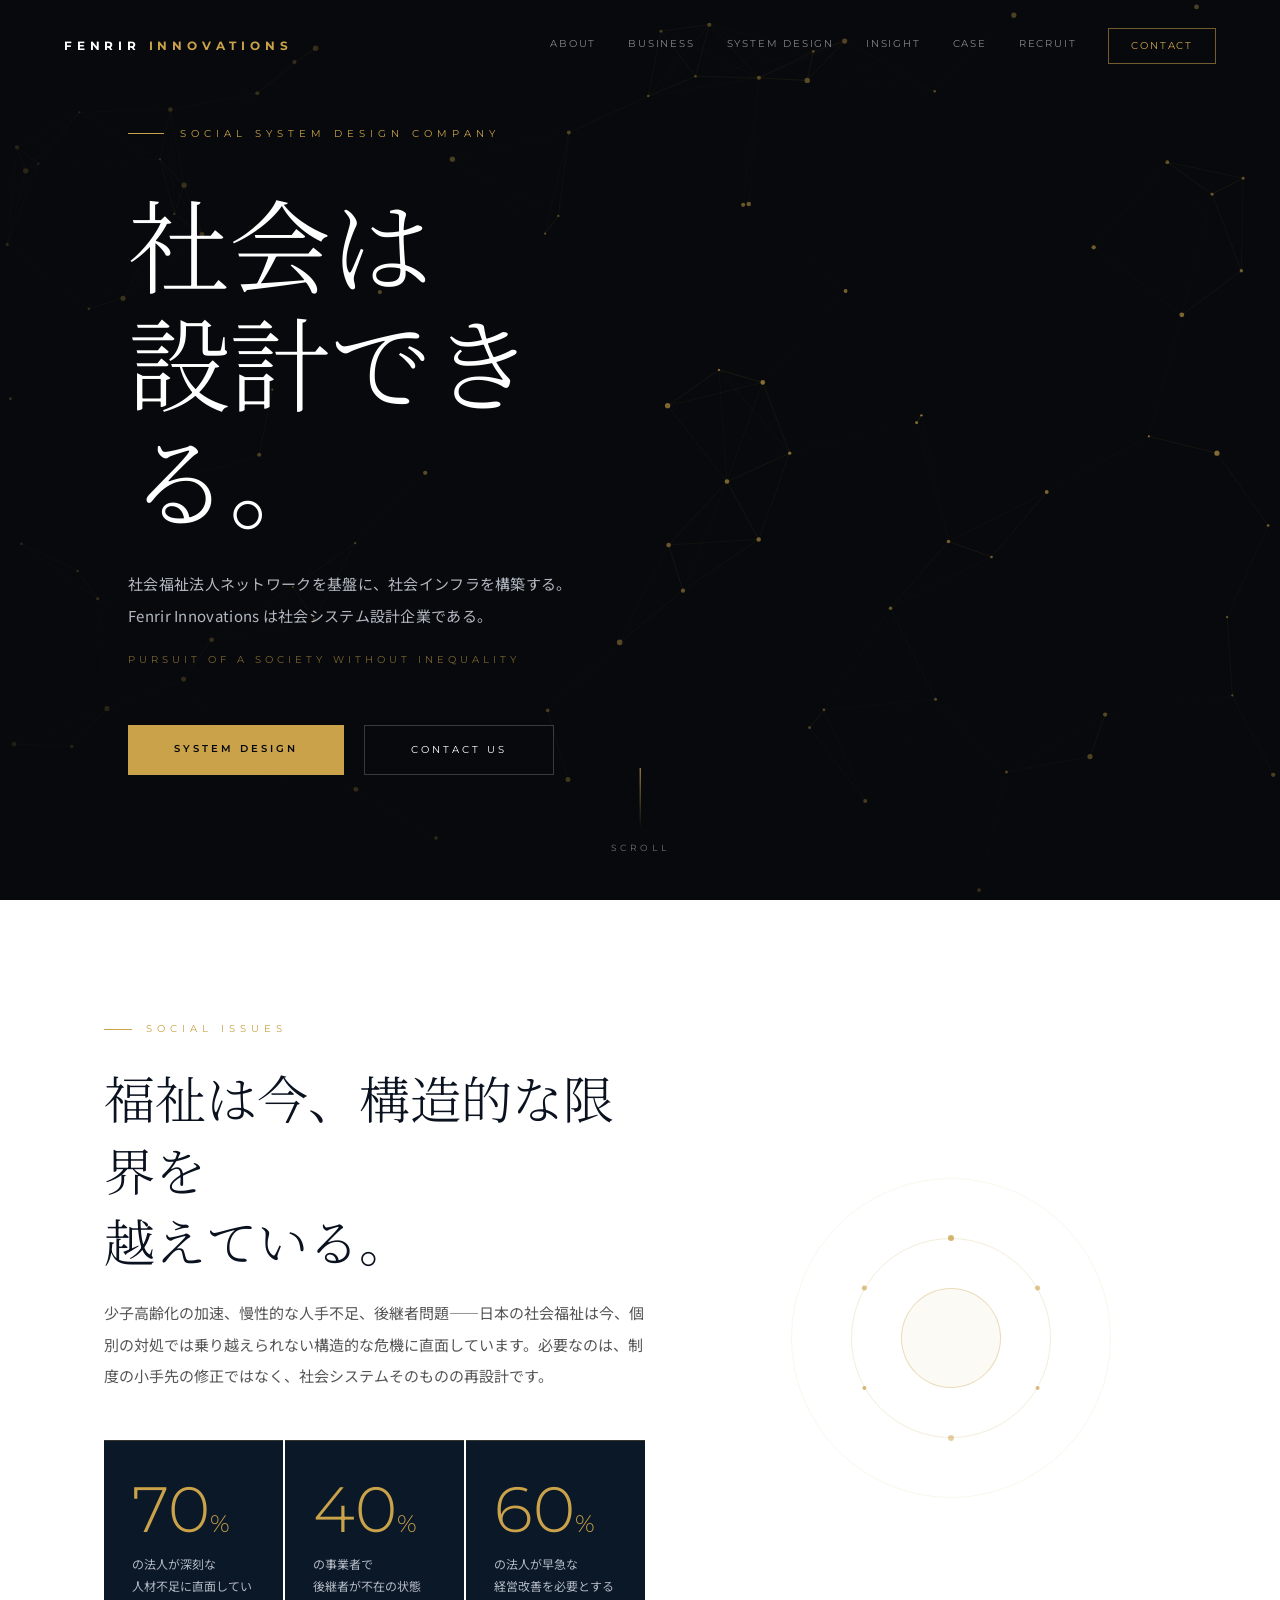
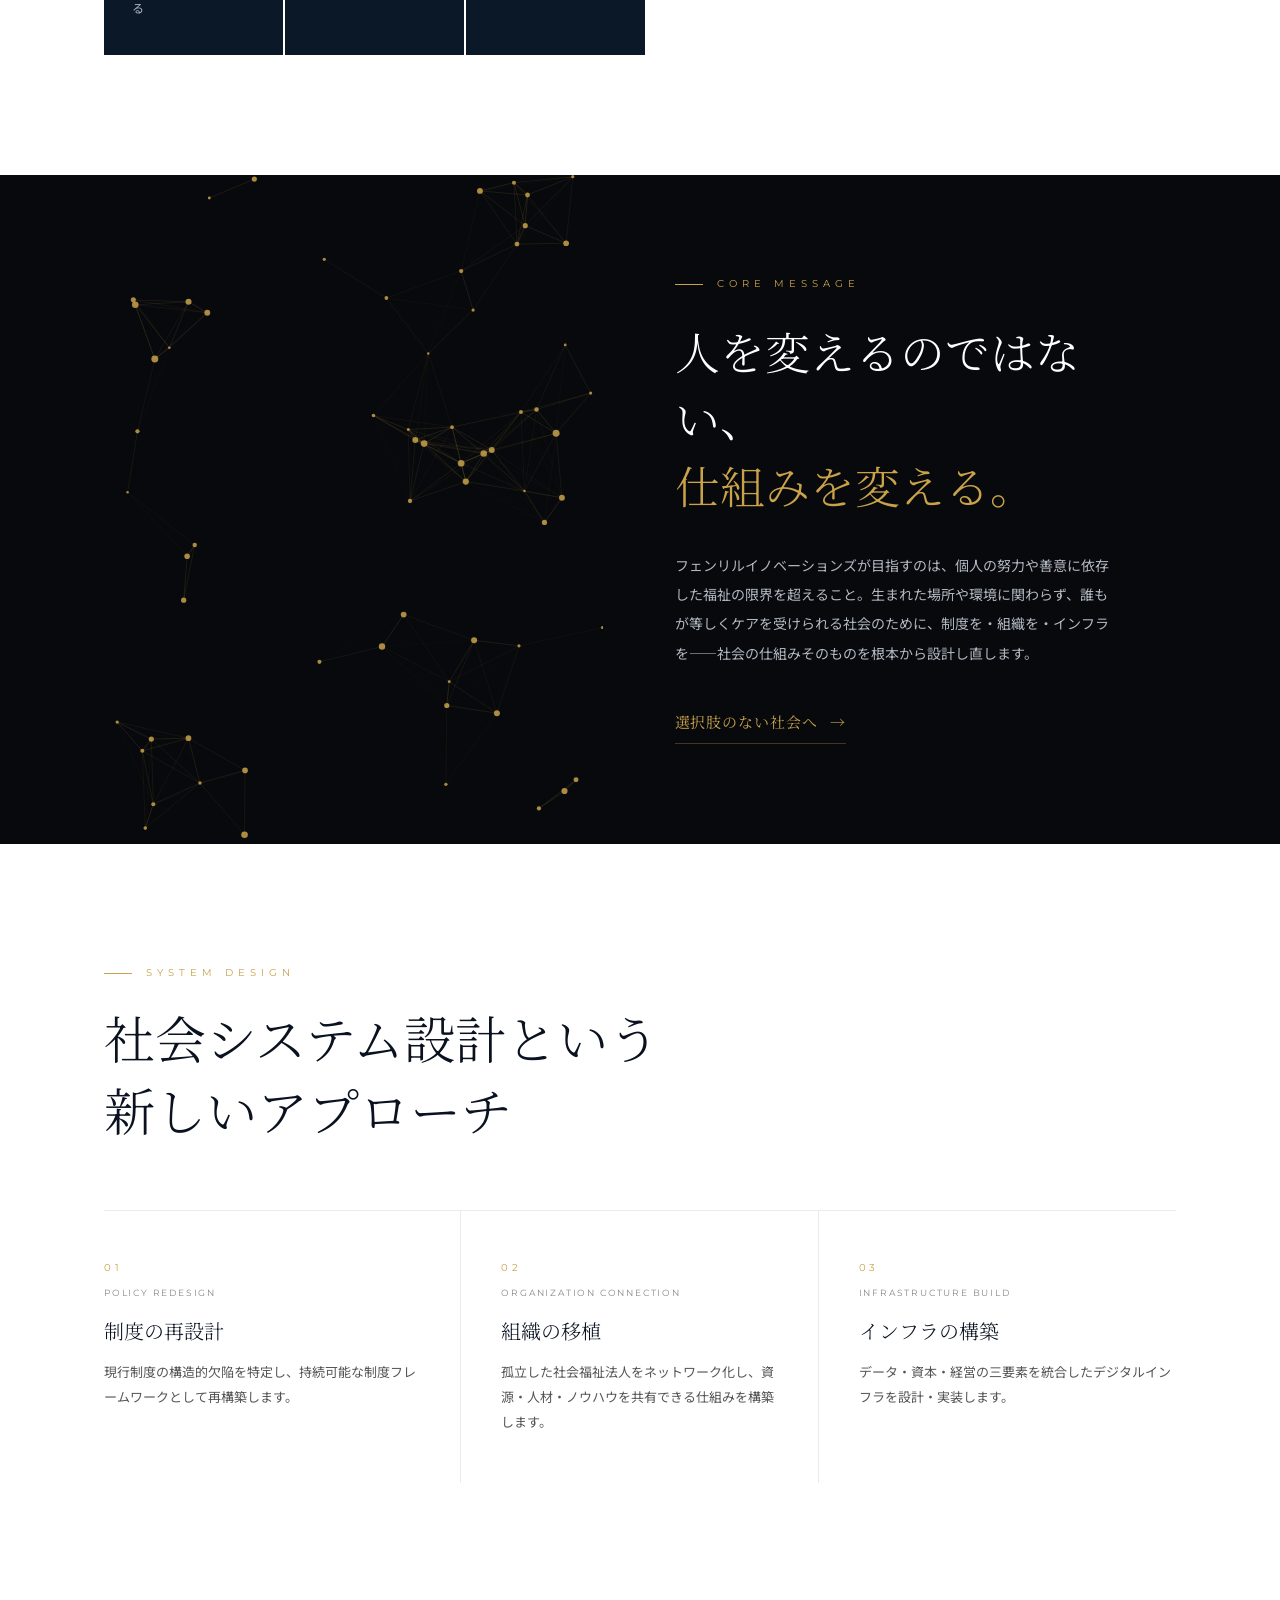
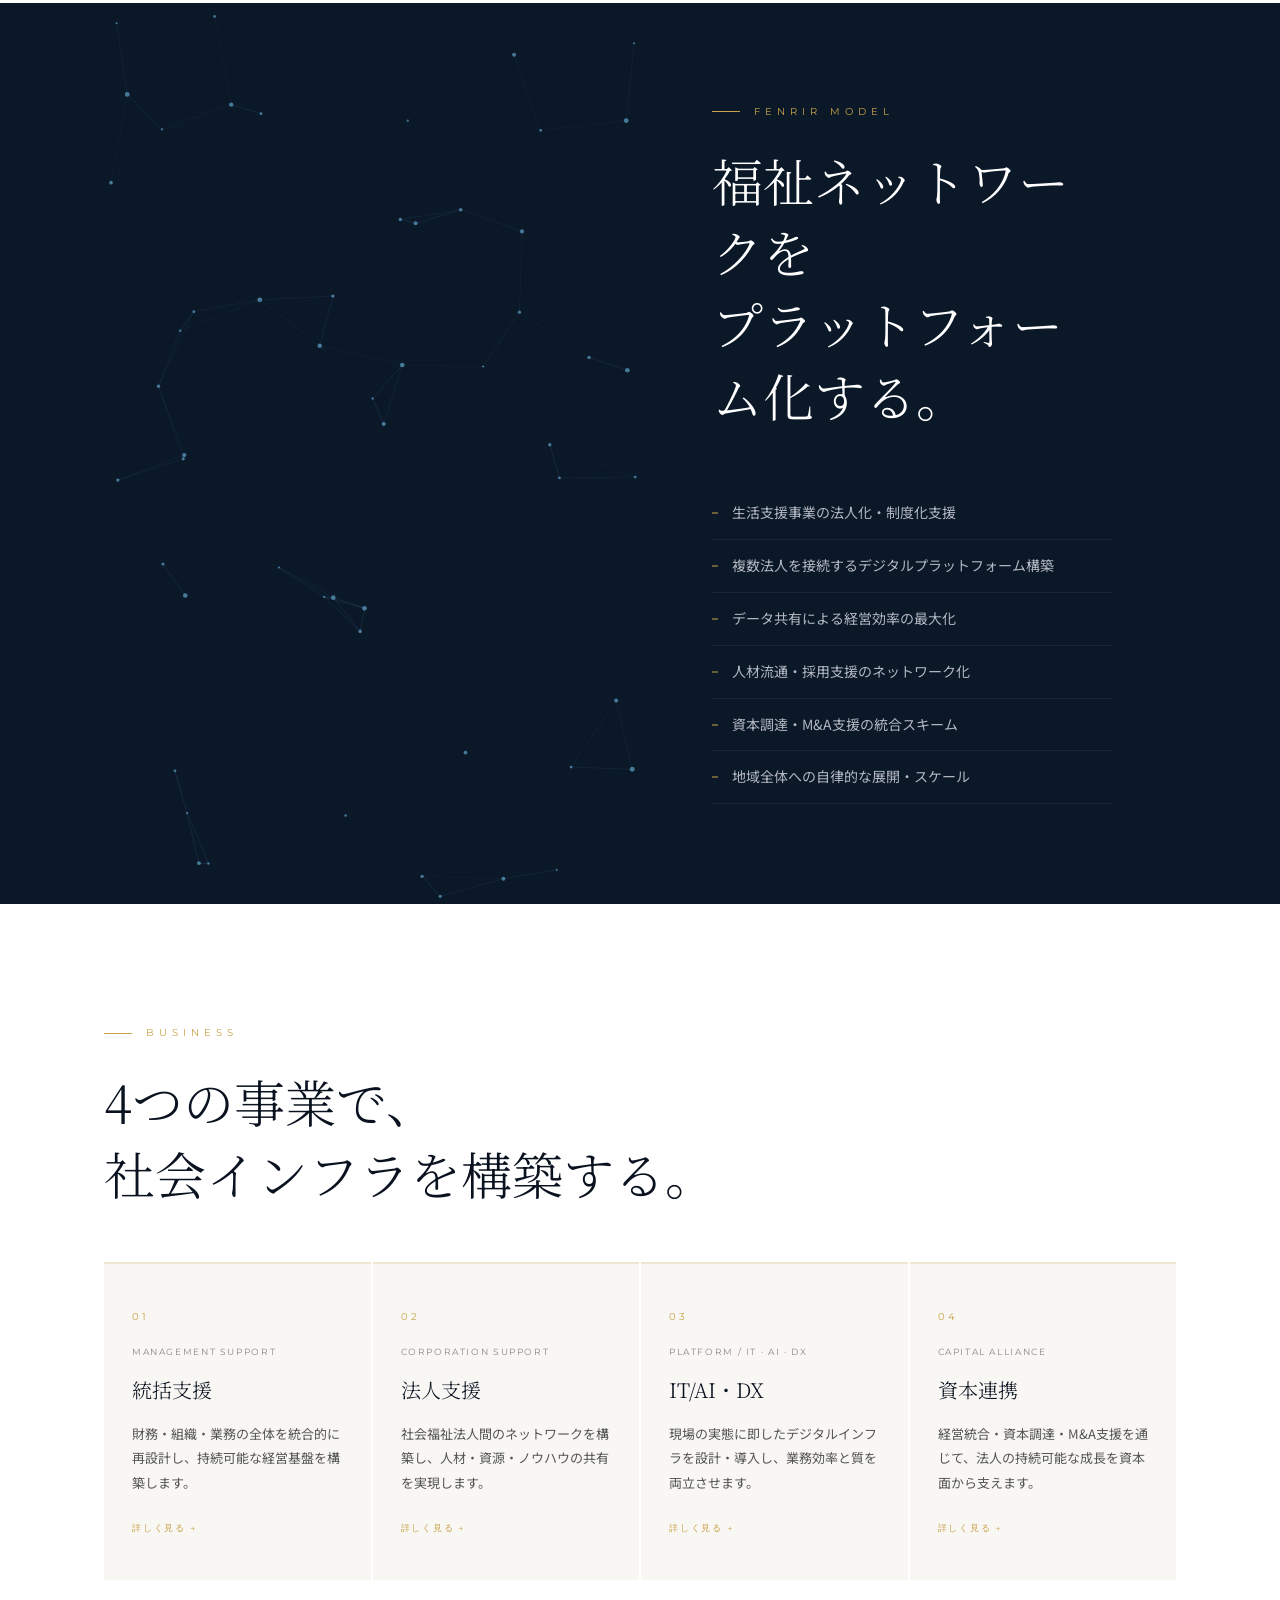
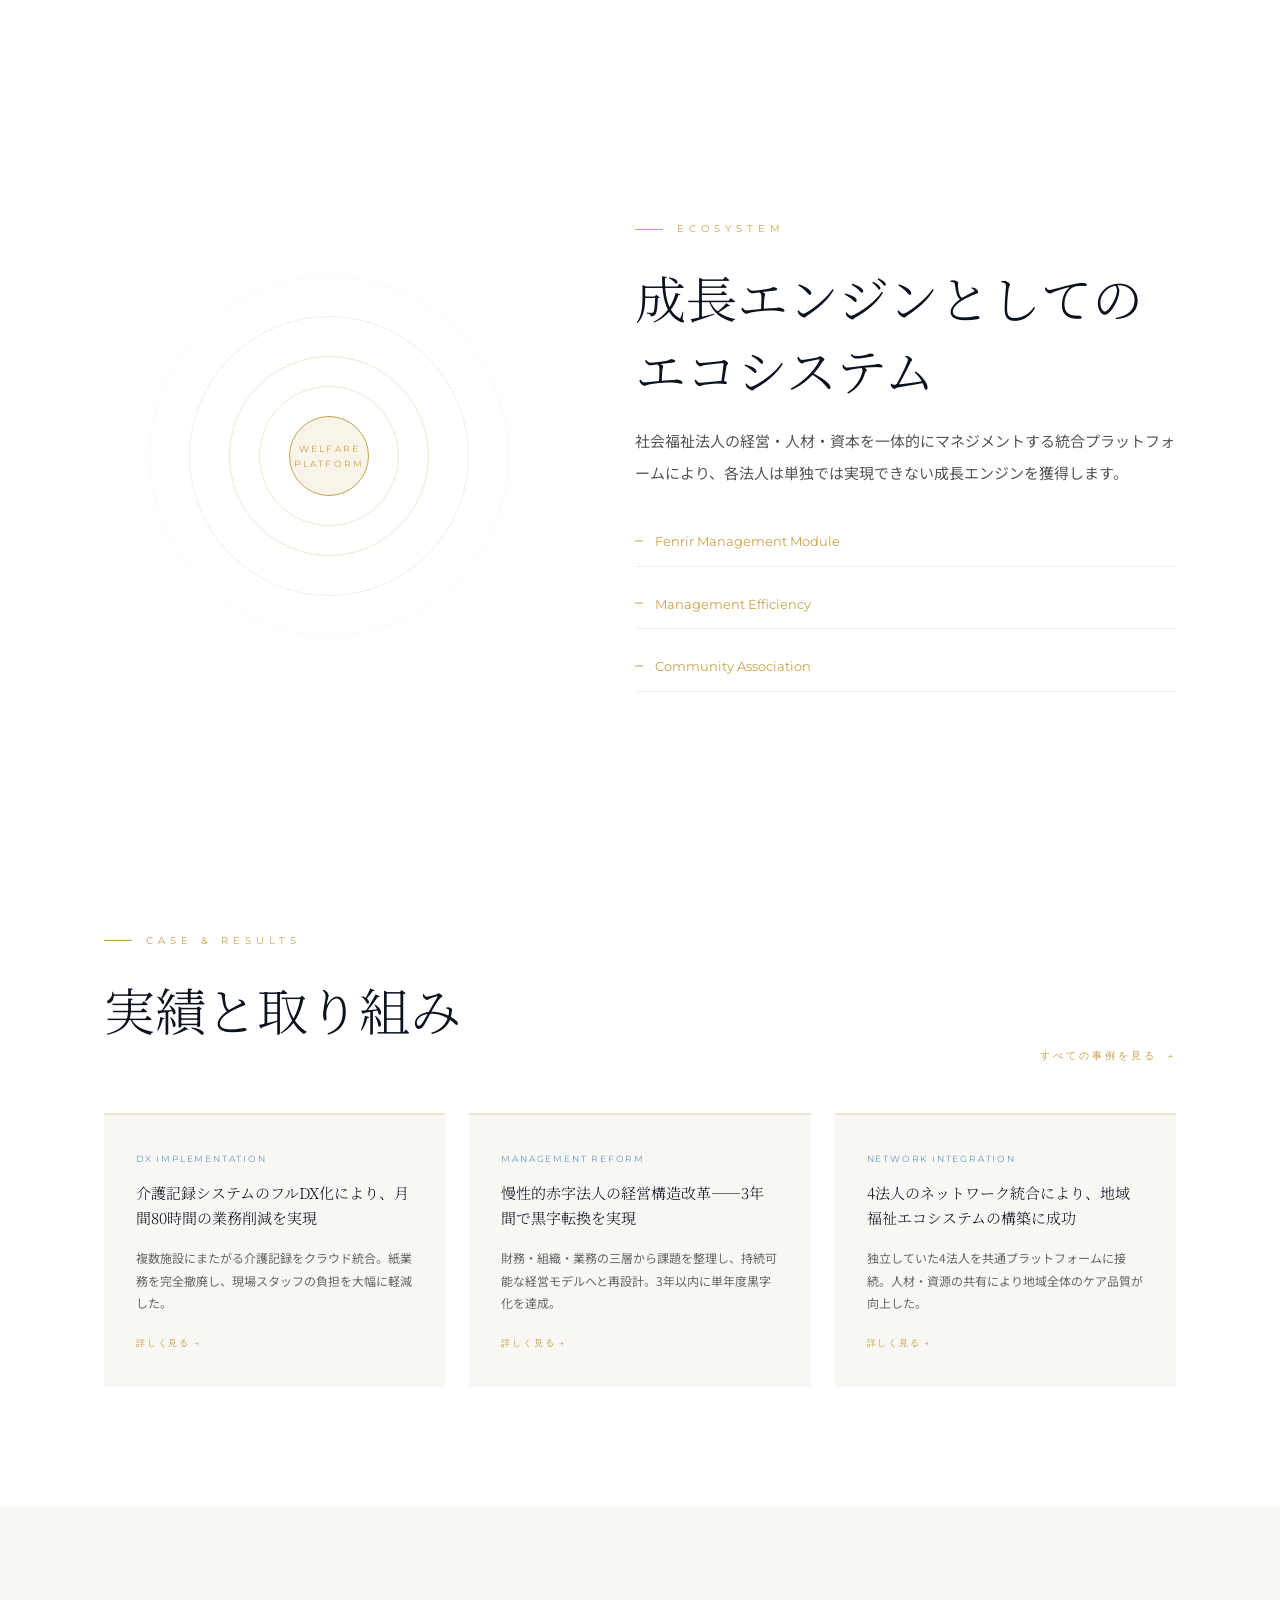
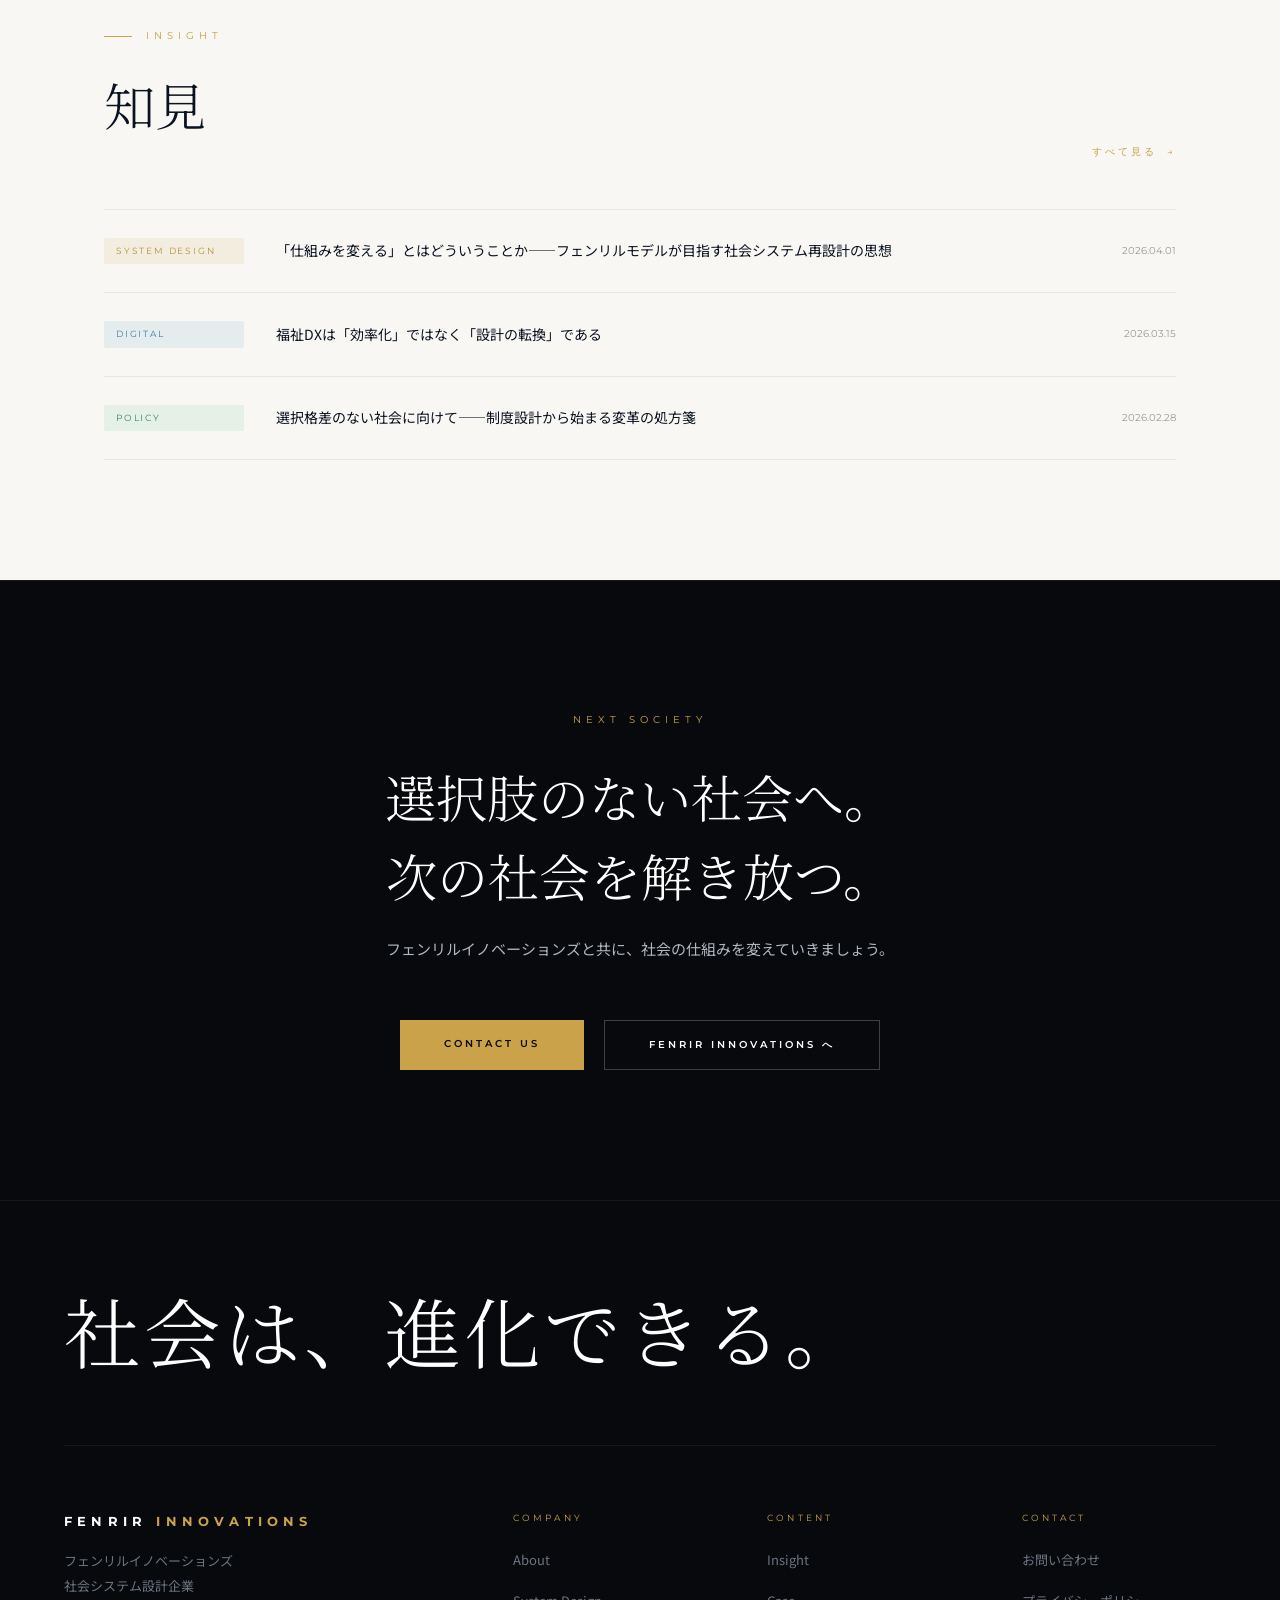
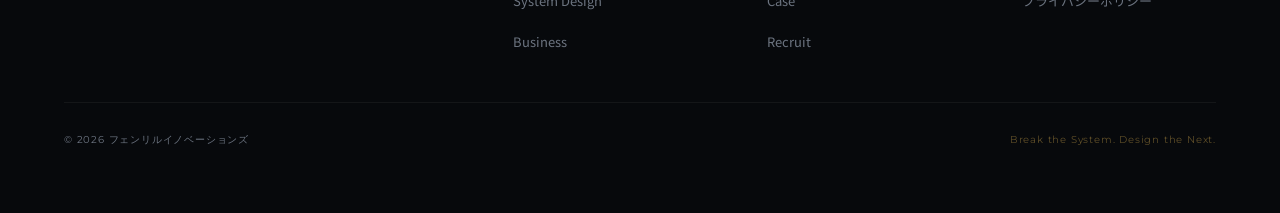
==== commit 1898da18: "redesign: トップページを参考デザインに合わせて全セクション刷新 - ヒーロー：Canvasパーティクルネットワーク＋左揃えレイアウト - Issues：白背景・2カラム（テキスト＋ビジュアル" ====
--- a/index.html
+++ b/index.html
@@ -15,10 +15,9 @@
 <header id="header">
   <a href="index.html" class="logo">FENRIR <span>INNOVATIONS</span></a>
   <nav>
-    <a href="index.html" class="active">Home</a>
     <a href="about.html">About</a>
+    <a href="business.html">Business</a>
     <a href="system-design.html">System Design</a>
-    <a href="business.html">Business</a>
     <a href="insight.html">Insight</a>
     <a href="case.html">Case</a>
     <a href="recruit.html">Recruit</a>
@@ -40,14 +39,13 @@
 
 <!-- HERO -->
 <section class="hero">
-  <div class="hero-video" style="opacity:1;background:linear-gradient(160deg,#0A1628 0%,#07090C 100%);"></div>
+  <canvas id="heroCanvas" class="hero-canvas"></canvas>
   <div class="hero-overlay"></div>
-  <div class="hero-grid"></div>
-  <div class="hero-content">
+  <div class="hero-content hero-content--left">
     <div class="hero-eyebrow fu">Social System Design Company</div>
-    <h1 class="hero-main fu">社会は設計できる。</h1>
+    <h1 class="hero-main fu">社会は<br>設計できる。</h1>
     <p class="hero-sub fu">社会福祉法人ネットワークを基盤に、社会インフラを構築する。<br>Fenrir Innovations は社会システム設計企業である。</p>
-    <p class="hero-tagline fu">Break the System. Design the Next.</p>
+    <p class="hero-tagline fu">Pursuit of a Society Without Inequality</p>
     <div class="hero-cta fu">
       <a href="system-design.html" class="btn-primary">System Design</a>
       <a href="contact.html" class="btn-ghost">Contact Us</a>
@@ -60,284 +58,272 @@
 </section>
 
 <!-- SOCIAL ISSUES -->
-<section class="s-issues">
-  <div class="container">
-    <div class="sec-label fu">Social Issues</div>
-    <h2 class="sec-heading fu">福祉は今、構造的な<br>限界を迎えている。</h2>
-    <div class="stat-row stg">
-      <div class="stat-card">
-        <div class="stat-num">70<span class="stat-sfx">%</span></div>
-        <div class="stat-desc">の法人が深刻な<br>人材不足に直面している</div>
-      </div>
-      <div class="stat-card">
-        <div class="stat-num">40<span class="stat-sfx">%</span></div>
-        <div class="stat-desc">の事業者で<br>後継者が不在の状態</div>
-      </div>
-      <div class="stat-card">
-        <div class="stat-num">60<span class="stat-sfx">%</span></div>
-        <div class="stat-desc">の法人が早急な<br>経営改善を必要とする</div>
-      </div>
-    </div>
-    <p class="sec-body fu" style="max-width:760px;margin-top:16px;">
-      少子高齢化の加速、慢性的な人手不足、後継者問題——日本の社会福祉は今、
-      個別の対処では乗り越えられない構造的な危機に直面しています。
-      必要なのは、制度の小手先の修正ではなく、社会システムそのものの再設計です。
-    </p>
+<section class="s-issues s-light">
+  <div class="container">
+    <div class="issues-layout">
+      <div class="issues-left">
+        <div class="sec-label sec-label--dark fu">Social Issues</div>
+        <h2 class="sec-heading sec-heading--dark fu">福祉は今、構造的な限界を<br>越えている。</h2>
+        <p class="sec-body sec-body--dark fu">
+          少子高齢化の加速、慢性的な人手不足、後継者問題——日本の社会福祉は今、個別の対処では乗り越えられない構造的な危機に直面しています。必要なのは、制度の小手先の修正ではなく、社会システムそのものの再設計です。
+        </p>
+        <div class="stat-row stg">
+          <div class="stat-card">
+            <div class="stat-num">70<span class="stat-sfx">%</span></div>
+            <div class="stat-desc">の法人が深刻な<br>人材不足に直面している</div>
+          </div>
+          <div class="stat-card">
+            <div class="stat-num">40<span class="stat-sfx">%</span></div>
+            <div class="stat-desc">の事業者で<br>後継者が不在の状態</div>
+          </div>
+          <div class="stat-card">
+            <div class="stat-num">60<span class="stat-sfx">%</span></div>
+            <div class="stat-desc">の法人が早急な<br>経営改善を必要とする</div>
+          </div>
+        </div>
+      </div>
+      <div class="issues-visual fi">
+        <div class="issues-geo">
+          <div class="geo-inner">
+            <div class="geo-ring geo-ring--1"></div>
+            <div class="geo-ring geo-ring--2"></div>
+            <div class="geo-ring geo-ring--3"></div>
+            <div class="geo-dot geo-dot--1"></div>
+            <div class="geo-dot geo-dot--2"></div>
+            <div class="geo-dot geo-dot--3"></div>
+            <div class="geo-dot geo-dot--4"></div>
+            <div class="geo-dot geo-dot--5"></div>
+            <div class="geo-dot geo-dot--6"></div>
+          </div>
+        </div>
+      </div>
+    </div>
   </div>
 </section>
 
 <!-- PHILOSOPHY -->
 <section class="s-philosophy">
   <div class="container">
-    <div class="sec-label fu">Philosophy</div>
-    <div class="phi-block fu">
-      <p class="phi-neg">人を変えるのではない。</p>
-      <p class="phi-pos"><span>仕組みを変える。</span></p>
-    </div>
-    <div class="phi-sub fu">選択格差のない社会へ</div>
-    <p class="phi-body fu">
-      フェンリルイノベーションズが目指すのは、個人の努力や善意に依存した福祉の限界を超えること。<br>
-      生まれた場所や環境に関わらず、誰もが等しくケアを受けられる社会のために、<br>
-      制度を・組織を・インフラを——社会の仕組みそのものを根本から設計し直します。
-    </p>
+    <div class="phi-layout">
+      <div class="phi-visual">
+        <canvas id="phiCanvas"></canvas>
+      </div>
+      <div class="phi-text">
+        <div class="sec-label fu">Core Message</div>
+        <h2 class="phi-heading fu">人を変えるのではない、<br><span>仕組みを変える。</span></h2>
+        <p class="phi-body fu">
+          フェンリルイノベーションズが目指すのは、個人の努力や善意に依存した福祉の限界を超えること。生まれた場所や環境に関わらず、誰もが等しくケアを受けられる社会のために、制度を・組織を・インフラを——社会の仕組みそのものを根本から設計し直します。
+        </p>
+        <a href="system-design.html" class="phi-link fu">選択肢のない社会へ</a>
+      </div>
+    </div>
   </div>
 </section>
 
 <!-- SYSTEM DESIGN -->
-<section class="s-system">
-  <div class="container">
-    <div class="sys-layout">
-      <div class="sys-left">
-        <div class="sec-label fu">System Design</div>
-        <h2 class="sec-heading fu">構造への<br>アプローチ</h2>
-        <div class="sec-divider fu"></div>
-        <p class="sec-body fu">
-          フェンリルイノベーションズのシステム設計は、表面的な課題への対処ではなく、
-          問題を生み出す「構造」そのものへの介入です。制度・組織・インフラの三層を
-          同時に再設計することで、持続可能な変革を実現します。
-        </p>
-        <a href="system-design.html" class="link-more fu">System Design を詳しく見る</a>
-      </div>
-      <div class="sys-pillars fu">
-        <div class="pillar">
-          <div class="pillar-num">01</div>
-          <div class="pillar-en">REDESIGN SYSTEMS</div>
-          <div class="pillar-title">制度を再設計する</div>
-          <p class="pillar-body">現行制度の構造的欠陥を特定し、持続可能な制度フレームワークとして再構築します。</p>
-        </div>
-        <div class="pillar">
-          <div class="pillar-num">02</div>
-          <div class="pillar-en">CONNECT ORGANIZATIONS</div>
-          <div class="pillar-title">組織を接続する</div>
-          <p class="pillar-body">孤立した社会福祉法人をネットワーク化し、資源・人材・ノウハウを共有できる仕組みを構築します。</p>
-        </div>
-        <div class="pillar">
-          <div class="pillar-num">03</div>
-          <div class="pillar-en">BUILD INFRASTRUCTURE</div>
-          <div class="pillar-title">インフラを構築する</div>
-          <p class="pillar-body">データ・資本・経営の三要素を統合したデジタルインフラを設計・実装します。</p>
-        </div>
-      </div>
-    </div>
-  </div>
-</section>
-
-<!-- FENRIR MODEL -->
-<section class="s-model">
-  <div class="container">
-    <div class="sec-label fu" style="justify-content:center;">Fenrir Model</div>
-    <h2 class="sec-heading center fu">プラットフォーム化戦略</h2>
-    <p class="model-sub fu">社会福祉法人を持続可能なエコシステムへと転換する、5段階の設計プロセス</p>
-    <div class="model-steps stg">
-      <div class="model-step">
-        <div class="step-num">01</div>
-        <div class="step-en">ANALYSE</div>
-        <div class="step-title">現状解析</div>
-        <p class="step-body">法人・制度・地域の三層から課題の構造を解析し、介入すべきポイントを特定します。</p>
-      </div>
-      <div class="model-step">
-        <div class="step-num">02</div>
-        <div class="step-en">DESIGN</div>
-        <div class="step-title">制度設計</div>
-        <p class="step-body">組織・業務・ITを統合した、再現可能な経営システムとして一から設計します。</p>
-      </div>
-      <div class="model-step">
-        <div class="step-num">03</div>
-        <div class="step-en">CONNECT</div>
-        <div class="step-title">組織接続</div>
-        <p class="step-body">複数法人をプラットフォームに接続し、共有インフラの土台を段階的に整えます。</p>
-      </div>
-      <div class="model-step">
-        <div class="step-num">04</div>
-        <div class="step-en">INTEGRATE</div>
-        <div class="step-title">統合実装</div>
-        <p class="step-body">データ・資本・人材を統合したエコシステムとして本格的に機能させます。</p>
-      </div>
-      <div class="model-step">
-        <div class="step-num">05</div>
-        <div class="step-en">EXPAND</div>
-        <div class="step-title">地域展開</div>
-        <p class="step-body">成功モデルを地域全体に展開し、自律的に成長するインフラとして定着させます。</p>
+<section class="s-system s-light">
+  <div class="container">
+    <div class="sec-label sec-label--dark fu">System Design</div>
+    <h2 class="sec-heading sec-heading--dark fu">社会システム設計という<br>新しいアプローチ</h2>
+    <div class="sys-cols stg">
+      <div class="sys-col">
+        <div class="sys-col-num">01</div>
+        <div class="sys-col-en">Policy Redesign</div>
+        <div class="sys-col-title">制度の再設計</div>
+        <p class="sys-col-body">現行制度の構造的欠陥を特定し、持続可能な制度フレームワークとして再構築します。</p>
+      </div>
+      <div class="sys-col">
+        <div class="sys-col-num">02</div>
+        <div class="sys-col-en">Organization Connection</div>
+        <div class="sys-col-title">組織の移植</div>
+        <p class="sys-col-body">孤立した社会福祉法人をネットワーク化し、資源・人材・ノウハウを共有できる仕組みを構築します。</p>
+      </div>
+      <div class="sys-col">
+        <div class="sys-col-num">03</div>
+        <div class="sys-col-en">Infrastructure Build</div>
+        <div class="sys-col-title">インフラの構築</div>
+        <p class="sys-col-body">データ・資本・経営の三要素を統合したデジタルインフラを設計・実装します。</p>
+      </div>
+    </div>
+  </div>
+</section>
+
+<!-- PLATFORM MODEL -->
+<section class="s-platform">
+  <div class="container">
+    <div class="plat-layout">
+      <div class="plat-visual">
+        <canvas id="platCanvas"></canvas>
+      </div>
+      <div class="plat-text">
+        <div class="sec-label fu">Fenrir Model</div>
+        <h2 class="sec-heading fu">福祉ネットワークを<br>プラットフォーム化する。</h2>
+        <ul class="plat-list fu">
+          <li>生活支援事業の法人化・制度化支援</li>
+          <li>複数法人を接続するデジタルプラットフォーム構築</li>
+          <li>データ共有による経営効率の最大化</li>
+          <li>人材流通・採用支援のネットワーク化</li>
+          <li>資本調達・M&amp;A支援の統合スキーム</li>
+          <li>地域全体への自律的な展開・スケール</li>
+        </ul>
       </div>
     </div>
   </div>
 </section>
 
 <!-- BUSINESS UNITS -->
-<section class="s-business">
-  <div class="container">
-    <div class="sec-label fu">Business</div>
-    <h2 class="sec-heading fu">4つの事業部門</h2>
+<section class="s-business s-light">
+  <div class="container">
+    <div class="biz-header">
+      <div class="sec-label sec-label--dark fu">Business</div>
+      <h2 class="sec-heading sec-heading--dark fu">4つの事業で、<br>社会インフラを構築する。</h2>
+    </div>
     <div class="biz-grid stg">
-      <div class="biz-card">
+      <div class="biz-card biz-card--light">
         <div class="biz-num">01</div>
-        <div class="biz-en">Strategy Support</div>
-        <div class="biz-title">経営支援</div>
-        <p class="biz-body">財務・組織・業務の全体を統合的に再設計し、持続可能な経営基盤を構築します。</p>
-        <a href="business.html" class="biz-link">詳しく見る →</a>
-      </div>
-      <div class="biz-card">
+        <div class="biz-en">Management Support</div>
+        <div class="biz-title biz-title--dark">統括支援</div>
+        <p class="biz-body biz-body--dark">財務・組織・業務の全体を統合的に再設計し、持続可能な経営基盤を構築します。</p>
+        <a href="business.html" class="biz-link biz-link--dark">詳しく見る →</a>
+      </div>
+      <div class="biz-card biz-card--light">
         <div class="biz-num">02</div>
-        <div class="biz-en">Network</div>
-        <div class="biz-title">法人連携</div>
-        <p class="biz-body">社会福祉法人間のネットワークを構築し、人材・資源・ノウハウの共有を実現します。</p>
-        <a href="business.html" class="biz-link">詳しく見る →</a>
-      </div>
-      <div class="biz-card">
+        <div class="biz-en">Corporation Support</div>
+        <div class="biz-title biz-title--dark">法人支援</div>
+        <p class="biz-body biz-body--dark">社会福祉法人間のネットワークを構築し、人材・資源・ノウハウの共有を実現します。</p>
+        <a href="business.html" class="biz-link biz-link--dark">詳しく見る →</a>
+      </div>
+      <div class="biz-card biz-card--light">
         <div class="biz-num">03</div>
         <div class="biz-en">Platform / IT · AI · DX</div>
-        <div class="biz-title">IT/DX</div>
-        <p class="biz-body">現場の実態に即したデジタルインフラを設計・導入し、業務効率と質を両立させます。</p>
-        <a href="business.html" class="biz-link">詳しく見る →</a>
-      </div>
-      <div class="biz-card">
+        <div class="biz-title biz-title--dark">IT/AI・DX</div>
+        <p class="biz-body biz-body--dark">現場の実態に即したデジタルインフラを設計・導入し、業務効率と質を両立させます。</p>
+        <a href="business.html" class="biz-link biz-link--dark">詳しく見る →</a>
+      </div>
+      <div class="biz-card biz-card--light">
         <div class="biz-num">04</div>
-        <div class="biz-en">Capital</div>
-        <div class="biz-title">資本連携</div>
-        <p class="biz-body">経営統合・資本調達・M&amp;A支援を通じて、法人の持続可能な成長を資本面から支えます。</p>
-        <a href="business.html" class="biz-link">詳しく見る →</a>
+        <div class="biz-en">Capital Alliance</div>
+        <div class="biz-title biz-title--dark">資本連携</div>
+        <p class="biz-body biz-body--dark">経営統合・資本調達・M&amp;A支援を通じて、法人の持続可能な成長を資本面から支えます。</p>
+        <a href="business.html" class="biz-link biz-link--dark">詳しく見る →</a>
+      </div>
+    </div>
+  </div>
+</section>
+
+<!-- ECOSYSTEM -->
+<section class="s-ecosystem s-light">
+  <div class="container">
+    <div class="eco-layout">
+      <div class="eco-diagram fi">
+        <div class="diagram-wrap">
+          <div class="diagram eco-diagram-inner">
+            <div class="ring"></div>
+            <div class="ring"></div>
+            <div class="ring"></div>
+            <div class="ring"></div>
+            <div class="ring"></div>
+            <div class="ring-text">WELFARE<br>PLATFORM</div>
+          </div>
+        </div>
+      </div>
+      <div class="eco-text">
+        <div class="sec-label sec-label--dark fu">Ecosystem</div>
+        <h2 class="sec-heading sec-heading--dark fu">成長エンジンとしての<br>エコシステム</h2>
+        <p class="sec-body sec-body--dark fu">
+          社会福祉法人の経営・人材・資本を一体的にマネジメントする統合プラットフォームにより、各法人は単独では実現できない成長エンジンを獲得します。
+        </p>
+        <ul class="eco-list fu">
+          <li><span>Fenrir Management Module</span></li>
+          <li><span>Management Efficiency</span></li>
+          <li><span>Community Association</span></li>
+        </ul>
       </div>
     </div>
   </div>
 </section>
 
 <!-- CASE & RESULTS -->
-<section class="s-case">
+<section class="s-case s-light">
   <div class="container">
     <div class="sec-row">
       <div>
-        <div class="sec-label fu">Case &amp; Results</div>
-        <h2 class="sec-heading fu">導入実績</h2>
-      </div>
-      <a href="case.html" class="link-more fu">すべての事例を見る</a>
-    </div>
-    <div class="case-list fu">
-      <a href="case.html" class="case-item">
-        <div class="case-num">01</div>
-        <div class="case-info">
-          <div class="case-tag">DX Implementation</div>
-          <div class="case-title">介護記録システムのフルDX化により、月間80時間の業務削減を実現</div>
-        </div>
-        <span class="case-arr">→</span>
-      </a>
-      <a href="case.html" class="case-item">
-        <div class="case-num">02</div>
-        <div class="case-info">
-          <div class="case-tag">Management Reform</div>
-          <div class="case-title">慢性的赤字法人の経営構造改革——3年間で黒字転換を実現した組織再設計</div>
-        </div>
-        <span class="case-arr">→</span>
-      </a>
-      <a href="case.html" class="case-item">
-        <div class="case-num">03</div>
-        <div class="case-info">
-          <div class="case-tag">Network Integration</div>
-          <div class="case-title">4法人のネットワーク統合により、地域福祉エコシステムの構築に成功</div>
-        </div>
-        <span class="case-arr">→</span>
+        <div class="sec-label sec-label--dark fu">Case &amp; Results</div>
+        <h2 class="sec-heading sec-heading--dark fu">実績と取り組み</h2>
+      </div>
+      <a href="case.html" class="link-more link-more--dark fu">すべての事例を見る</a>
+    </div>
+    <div class="case-cards stg">
+      <a href="case.html" class="case-card">
+        <div class="case-card-tag">DX Implementation</div>
+        <div class="case-card-title">介護記録システムのフルDX化により、月間80時間の業務削減を実現</div>
+        <p class="case-card-body">複数施設にまたがる介護記録をクラウド統合。紙業務を完全撤廃し、現場スタッフの負担を大幅に軽減した。</p>
+        <span class="case-card-more">詳しく見る →</span>
+      </a>
+      <a href="case.html" class="case-card">
+        <div class="case-card-tag">Management Reform</div>
+        <div class="case-card-title">慢性的赤字法人の経営構造改革——3年間で黒字転換を実現</div>
+        <p class="case-card-body">財務・組織・業務の三層から課題を整理し、持続可能な経営モデルへと再設計。3年以内に単年度黒字化を達成。</p>
+        <span class="case-card-more">詳しく見る →</span>
+      </a>
+      <a href="case.html" class="case-card">
+        <div class="case-card-tag">Network Integration</div>
+        <div class="case-card-title">4法人のネットワーク統合により、地域福祉エコシステムの構築に成功</div>
+        <p class="case-card-body">独立していた4法人を共通プラットフォームに接続。人材・資源の共有により地域全体のケア品質が向上した。</p>
+        <span class="case-card-more">詳しく見る →</span>
       </a>
     </div>
   </div>
 </section>
 
 <!-- INSIGHT -->
-<section class="s-insight">
+<section class="s-insight s-off-white">
   <div class="container">
     <div class="sec-row">
       <div>
-        <div class="sec-label fu">Insight</div>
-        <h2 class="sec-heading fu">知見・論考</h2>
-      </div>
-      <a href="insight.html" class="link-more fu">すべて見る</a>
-    </div>
-    <div class="insight-grid stg">
-      <a href="insight.html" class="insight-card feat">
-        <div class="insight-thumb">
-          <span class="thumb-label">INSIGHT</span>
-        </div>
-        <div class="insight-body">
-          <div class="insight-tag">System Design</div>
-          <div class="insight-title">「仕組みを変える」とはどういうことか——フェンリルモデルが目指す社会システム再設計の思想</div>
-          <div class="insight-date">2026.04.01</div>
-        </div>
-      </a>
-      <a href="insight.html" class="insight-card">
-        <div class="insight-thumb sm">
-          <span class="thumb-label">DX</span>
-        </div>
-        <div class="insight-body">
-          <div class="insight-tag">Digital</div>
-          <div class="insight-title">福祉DXは「効率化」ではなく「設計の転換」である</div>
-          <div class="insight-date">2026.03.15</div>
-        </div>
-      </a>
-      <a href="insight.html" class="insight-card">
-        <div class="insight-thumb sm">
-          <span class="thumb-label">POLICY</span>
-        </div>
-        <div class="insight-body">
-          <div class="insight-tag">Policy</div>
-          <div class="insight-title">選択格差のない社会に向けて——制度設計から始まる変革の処方箋</div>
-          <div class="insight-date">2026.02.28</div>
-        </div>
-      </a>
-    </div>
-  </div>
-</section>
-
-<!-- FOUNDER MESSAGE -->
-<section class="s-founder">
-  <div class="container">
-    <div class="founder-layout">
-      <div class="founder-photo fi">
-        <div class="photo-frame">
-          <span>FOUNDER</span>
-        </div>
-      </div>
-      <div class="founder-text">
-        <div class="sec-label fu">Founder Message</div>
-        <h2 class="sec-heading fu">なぜ、この会社を<br>つくったのか。</h2>
-        <div class="sec-divider fu"></div>
-        <p class="sec-body fu">
-          日本の社会福祉が直面している危機は、善意の不足でも、努力の不足でもありません。
-          それは、構造の問題です。
-        </p>
-        <p class="sec-body fu" style="margin-top:20px;">
-          懸命に働く人々、献身的なスタッフ、使命感あふれる経営者——
-          それでも仕組みが壊れていれば、人は疲弊し、組織は倒れます。
-          だから私たちは、人を変えるのではなく、仕組みを変えることを選びました。
-        </p>
-        <div class="founder-sig fu">
-          <div class="sig-role">代表取締役</div>
-          <div class="sig-company">Fenrir Innovations Inc.</div>
-        </div>
-      </div>
+        <div class="sec-label sec-label--dark fu">Insight</div>
+        <h2 class="sec-heading sec-heading--dark fu">知見</h2>
+      </div>
+      <a href="insight.html" class="link-more link-more--dark fu">すべて見る</a>
+    </div>
+    <div class="insight-items fu">
+      <a href="insight.html" class="insight-item">
+        <span class="insight-item-tag tag--system">System Design</span>
+        <span class="insight-item-title">「仕組みを変える」とはどういうことか——フェンリルモデルが目指す社会システム再設計の思想</span>
+        <span class="insight-item-date">2026.04.01</span>
+      </a>
+      <a href="insight.html" class="insight-item">
+        <span class="insight-item-tag tag--digital">Digital</span>
+        <span class="insight-item-title">福祉DXは「効率化」ではなく「設計の転換」である</span>
+        <span class="insight-item-date">2026.03.15</span>
+      </a>
+      <a href="insight.html" class="insight-item">
+        <span class="insight-item-tag tag--policy">Policy</span>
+        <span class="insight-item-title">選択格差のない社会に向けて——制度設計から始まる変革の処方箋</span>
+        <span class="insight-item-date">2026.02.28</span>
+      </a>
+    </div>
+  </div>
+</section>
+
+<!-- CTA -->
+<section class="s-cta">
+  <div class="wrap">
+    <div class="cta-en fu">Next Society</div>
+    <h2 class="cta-title fu">選択肢のない社会へ。<br>次の社会を解き放つ。</h2>
+    <p class="cta-sub fu">フェンリルイノベーションズと共に、社会の仕組みを変えていきましょう。</p>
+    <div class="hero-btns fu">
+      <a href="contact.html" class="btn btn-gold">Contact Us</a>
+      <a href="about.html" class="btn btn-line">Fenrir Innovations へ</a>
     </div>
   </div>
 </section>
 
 <!-- FOOTER -->
 <footer>
+  <div class="foot-tagline-wrap">
+    <p class="foot-tagline-large fu">社会は、進化できる。</p>
+  </div>
   <div class="foot-wrap">
     <div class="foot-brand">
       <a href="index.html" class="logo">FENRIR <span>INNOVATIONS</span></a>
@@ -357,7 +343,6 @@
         <li><a href="insight.html">Insight</a></li>
         <li><a href="case.html">Case</a></li>
         <li><a href="recruit.html">Recruit</a></li>
-        <li><a href="#">FAQ</a></li>
       </ul>
     </div>
     <div class="foot-col">
@@ -369,7 +354,7 @@
     </div>
   </div>
   <div class="foot-bottom">
-    <span>© 2026−2026 フェンリルイノベーションズ</span>
+    <span>© 2026 フェンリルイノベーションズ</span>
     <span class="foot-tagline">Break the System. Design the Next.</span>
   </div>
 </footer>
--- a/style.css
+++ b/style.css
@@ -91,53 +91,50 @@
    ============================================ */
 .hero {
   position: relative; height: 100vh; min-height: 700px;
-  display: flex; align-items: center; justify-content: center;
+  display: flex; align-items: center;
   overflow: hidden;
-}
-.hero-video {
+  background: var(--black);
+}
+.hero-canvas {
   position: absolute; inset: 0; width: 100%; height: 100%;
-  object-fit: cover; opacity: 0.38; z-index: 0; pointer-events: none;
+  z-index: 0; pointer-events: none;
 }
 .hero-overlay {
   position: absolute; inset: 0; z-index: 1;
   background:
-    linear-gradient(to bottom, rgba(7,9,12,0.55) 0%, rgba(7,9,12,0.08) 50%, rgba(7,9,12,0.75) 100%),
-    radial-gradient(ellipse 70% 80% at 58% 40%, rgba(11,24,40,0.75) 0%, transparent 70%);
-}
-.hero-grid {
-  position: absolute; inset: 0; z-index: 2;
-  background-image:
-    linear-gradient(rgba(201,162,74,0.035) 1px, transparent 1px),
-    linear-gradient(90deg, rgba(201,162,74,0.035) 1px, transparent 1px);
-  background-size: 80px 80px;
-  mask-image: radial-gradient(ellipse at center, black 20%, transparent 70%);
+    linear-gradient(to bottom, rgba(7,9,12,0.5) 0%, rgba(7,9,12,0.05) 45%, rgba(7,9,12,0.65) 100%),
+    linear-gradient(to right, rgba(7,9,12,0.65) 0%, transparent 60%);
 }
 .hero-content {
-  position: relative; z-index: 3; text-align: center;
-  max-width: 920px; padding: 0 40px;
+  position: relative; z-index: 3;
+  padding: 0 0 0 10%;
+  max-width: 700px;
+}
+.hero-content--left {
+  text-align: left;
 }
 .hero-eyebrow {
   font-family: var(--ff-en); font-size: 10px; letter-spacing: 0.5em;
-  color: var(--gold); text-transform: uppercase; margin-bottom: 48px;
-  display: flex; align-items: center; justify-content: center; gap: 20px;
-}
-.hero-eyebrow::before, .hero-eyebrow::after {
+  color: var(--gold); text-transform: uppercase; margin-bottom: 40px;
+  display: flex; align-items: center; justify-content: flex-start; gap: 16px;
+}
+.hero-eyebrow::before {
   content: ''; display: block; width: 36px; height: 1px; background: var(--gold);
 }
 .hero-main {
-  font-size: clamp(48px, 8vw, 100px); font-weight: 300;
+  font-size: clamp(52px, 8vw, 104px); font-weight: 300;
   line-height: 1.15; margin-bottom: 32px; letter-spacing: -0.01em;
 }
 .hero-sub {
-  font-size: clamp(13px, 1.4vw, 16px); color: var(--silver);
+  font-size: clamp(13px, 1.4vw, 15px); color: var(--silver);
   line-height: 2.1; margin-bottom: 20px; letter-spacing: 0.02em;
 }
 .hero-tagline {
-  font-family: var(--ff-en); font-size: clamp(9px, 0.9vw, 11px);
-  letter-spacing: 0.45em; color: rgba(201,162,74,0.65);
-  text-transform: uppercase; margin-bottom: 60px;
-}
-.hero-cta { display: flex; gap: 20px; justify-content: center; flex-wrap: wrap; }
+  font-family: var(--ff-en); font-size: clamp(9px, 0.85vw, 10px);
+  letter-spacing: 0.4em; color: rgba(201,162,74,0.6);
+  text-transform: uppercase; margin-bottom: 56px;
+}
+.hero-cta { display: flex; gap: 20px; justify-content: flex-start; flex-wrap: wrap; }
 
 .btn-primary {
   display: inline-block; padding: 15px 46px;
@@ -204,200 +201,289 @@
 /* ============================================
    SOCIAL ISSUES
    ============================================ */
-.s-issues { background: var(--navy); }
 .s-issues .container { padding-top: 120px; padding-bottom: 120px; }
 
-.stat-row { display: grid; grid-template-columns: repeat(3, 1fr); gap: 2px; margin: 60px 0 48px; }
+.issues-layout {
+  display: grid; grid-template-columns: 1.2fr 1fr;
+  gap: 80px; align-items: center;
+}
+.issues-left { display: flex; flex-direction: column; }
+
+.issues-visual {
+  display: flex; align-items: center; justify-content: center;
+}
+.issues-geo {
+  width: 380px; height: 380px; max-width: 100%;
+  position: relative; display: flex; align-items: center; justify-content: center;
+}
+.geo-inner {
+  width: 100%; height: 100%; position: relative;
+}
+.geo-ring {
+  position: absolute; border-radius: 50%; top: 50%; left: 50%;
+  transform: translate(-50%, -50%);
+  border: 1px solid rgba(201,162,74,0.18);
+}
+.geo-ring--1 { width: 100px; height: 100px; background: rgba(201,162,74,0.06); border-color: rgba(201,162,74,0.35); }
+.geo-ring--2 { width: 200px; height: 200px; border-color: rgba(201,162,74,0.2); animation: spin 25s linear infinite; }
+.geo-ring--3 { width: 320px; height: 320px; border-color: rgba(201,162,74,0.1); animation: spin 40s linear infinite reverse; }
+.geo-dot {
+  position: absolute; border-radius: 50%; background: var(--gold);
+  top: 50%; left: 50%;
+}
+.geo-dot--1 { width: 6px; height: 6px; transform: translate(-50%, -50%) translate(0, -100px); opacity: 0.8; }
+.geo-dot--2 { width: 5px; height: 5px; transform: translate(-50%, -50%) rotate(60deg) translate(0, -100px); opacity: 0.6; }
+.geo-dot--3 { width: 4px; height: 4px; transform: translate(-50%, -50%) rotate(120deg) translate(0, -100px); opacity: 0.7; }
+.geo-dot--4 { width: 6px; height: 6px; transform: translate(-50%, -50%) rotate(180deg) translate(0, -100px); opacity: 0.5; }
+.geo-dot--5 { width: 4px; height: 4px; transform: translate(-50%, -50%) rotate(240deg) translate(0, -100px); opacity: 0.75; }
+.geo-dot--6 { width: 5px; height: 5px; transform: translate(-50%, -50%) rotate(300deg) translate(0, -100px); opacity: 0.65; }
+
+.stat-row { display: grid; grid-template-columns: repeat(3, 1fr); gap: 2px; margin-top: 48px; }
 .stat-card {
-  padding: 48px 40px;
-  background: rgba(7,9,12,0.4);
+  padding: 36px 28px;
+  background: var(--navy);
   border-top: 1px solid rgba(201,162,74,0.22);
   transition: 0.3s var(--ease);
 }
-.stat-card:hover { background: rgba(201,162,74,0.05); }
+.stat-card:hover { background: rgba(11,24,40,0.85); }
 .stat-num {
-  font-family: var(--ff-en); font-size: clamp(48px, 6vw, 76px);
-  font-weight: 300; color: var(--gold); line-height: 1; margin-bottom: 14px;
-}
-.stat-sfx { font-size: 28px; }
-.stat-desc { font-size: 13px; color: var(--silver); line-height: 1.85; }
+  font-family: var(--ff-en); font-size: clamp(40px, 5vw, 68px);
+  font-weight: 300; color: var(--gold); line-height: 1; margin-bottom: 12px;
+}
+.stat-sfx { font-size: 24px; }
+.stat-desc { font-size: 12px; color: var(--silver); line-height: 1.85; }
 
 /* ============================================
    PHILOSOPHY
    ============================================ */
 .s-philosophy { background: var(--black); }
-.s-philosophy .container { padding-top: 160px; padding-bottom: 160px; text-align: center; }
-.s-philosophy .sec-label { justify-content: center; }
-
-.phi-block { margin-bottom: 48px; }
-.phi-neg {
-  font-family: var(--ff-jp); font-size: clamp(14px, 1.8vw, 22px);
-  color: var(--gray); font-weight: 300; margin-bottom: 20px; letter-spacing: 0.05em;
-}
-.phi-pos {
-  font-family: var(--ff-jp); font-size: clamp(32px, 5.5vw, 72px);
-  font-weight: 300; line-height: 1.35;
-}
-.phi-pos span { color: var(--gold); }
-
-.phi-sub {
-  display: inline-block;
-  font-family: var(--ff-jp); font-size: clamp(14px, 1.8vw, 22px);
-  color: rgba(255,255,255,0.45); font-weight: 300;
-  border: 1px solid rgba(255,255,255,0.1); padding: 12px 36px;
-  letter-spacing: 0.12em; margin-bottom: 64px;
-}
+.s-philosophy .container { padding-top: 0; padding-bottom: 0; }
+
+.phi-layout {
+  display: grid; grid-template-columns: 1fr 1.15fr;
+  min-height: 600px; align-items: stretch;
+}
+.phi-visual {
+  position: relative; overflow: hidden; min-height: 500px;
+}
+.phi-visual canvas {
+  position: absolute; inset: 0; width: 100%; height: 100%;
+}
+.phi-text {
+  padding: 100px 64px 100px 72px;
+  display: flex; flex-direction: column; justify-content: center;
+}
+.phi-heading {
+  font-family: var(--ff-jp); font-size: clamp(26px, 3.5vw, 48px);
+  font-weight: 300; line-height: 1.5; margin-bottom: 32px;
+}
+.phi-heading span { color: var(--gold); }
 .phi-body {
-  max-width: 680px; margin: 0 auto;
-  font-size: 15px; color: var(--silver); line-height: 2.2;
-}
+  font-size: 14px; color: var(--silver); line-height: 2.1; margin-bottom: 40px;
+}
+.phi-link {
+  display: inline-flex; align-items: center; gap: 12px;
+  font-family: var(--ff-jp); font-size: 15px; color: var(--gold);
+  letter-spacing: 0.06em; border-bottom: 1px solid rgba(201,162,74,0.3);
+  padding-bottom: 8px; width: fit-content; transition: 0.3s var(--ease);
+}
+.phi-link::after { content: '→'; transition: 0.3s var(--ease); }
+.phi-link:hover::after { transform: translateX(6px); }
+.phi-link:hover { border-bottom-color: var(--gold); }
 
 /* ============================================
    SYSTEM DESIGN
    ============================================ */
-.s-system { background: var(--navy); }
 .s-system .container { padding-top: 120px; padding-bottom: 120px; }
-
-.sys-layout { display: grid; grid-template-columns: 1fr 1fr; gap: 80px; align-items: start; }
-.sys-left .link-more { margin-top: 36px; display: inline-flex; }
-
-.sys-pillars { display: flex; flex-direction: column; gap: 2px; }
-.pillar {
-  padding: 32px 36px; background: rgba(7,9,12,0.45);
-  border-left: 2px solid transparent; transition: 0.3s var(--ease);
-}
-.pillar:hover { border-left-color: var(--gold); background: rgba(7,9,12,0.7); }
-.pillar-num { font-family: var(--ff-en); font-size: 9px; letter-spacing: 0.3em; color: var(--gold); margin-bottom: 6px; }
-.pillar-en { font-family: var(--ff-en); font-size: 9px; letter-spacing: 0.25em; color: var(--gray); text-transform: uppercase; margin-bottom: 12px; }
-.pillar-title { font-size: 17px; margin-bottom: 8px; }
-.pillar-body { font-size: 13px; color: var(--silver); line-height: 1.8; }
-
-/* ============================================
-   FENRIR MODEL
-   ============================================ */
-.s-model { background: var(--black); }
-.s-model .container { padding-top: 120px; padding-bottom: 120px; }
-.s-model .sec-label { justify-content: center; }
-
-.model-sub {
-  text-align: center; font-size: 14px; color: var(--gray);
-  letter-spacing: 0.04em; margin-bottom: 64px;
-}
-
-.model-steps {
-  display: grid; grid-template-columns: repeat(5, 1fr);
-  border-top: 1px solid rgba(201,162,74,0.15);
-}
-.model-step {
-  padding: 40px 24px;
-  border-right: 1px solid rgba(255,255,255,0.05);
-  transition: 0.3s var(--ease); position: relative;
-}
-.model-step:last-child { border-right: none; }
-.model-step:hover { background: rgba(201,162,74,0.04); }
-
-.step-num {
-  font-family: var(--ff-en); font-size: 9px; letter-spacing: 0.35em;
-  color: var(--gold); margin-bottom: 12px;
-}
-.step-en {
-  font-family: var(--ff-en); font-size: 8px; letter-spacing: 0.2em;
-  color: var(--gray); text-transform: uppercase; margin-bottom: 16px;
-}
-.step-title { font-size: 15px; margin-bottom: 12px; font-family: var(--ff-jp); font-weight: 300; }
-.step-body { font-size: 12px; color: var(--silver); line-height: 1.85; }
+.s-system .sec-label--dark { margin-bottom: 20px; }
+.s-system .sec-heading--dark { margin-bottom: 64px; }
+
+.sys-cols {
+  display: grid; grid-template-columns: repeat(3, 1fr);
+  border-top: 1px solid rgba(0,0,0,0.08);
+}
+.sys-col {
+  padding: 48px 40px 48px 0;
+  border-right: 1px solid rgba(0,0,0,0.08);
+  padding-right: 40px; margin-right: 0;
+}
+.sys-col:first-child { padding-left: 0; }
+.sys-col:last-child { border-right: none; padding-right: 0; padding-left: 40px; }
+.sys-col:nth-child(2) { padding-left: 40px; }
+.sys-col-num {
+  font-family: var(--ff-en); font-size: 10px; letter-spacing: 0.35em;
+  color: var(--gold); margin-bottom: 8px;
+}
+.sys-col-en {
+  font-family: var(--ff-en); font-size: 9px; letter-spacing: 0.2em;
+  color: #888; text-transform: uppercase; margin-bottom: 16px;
+}
+.sys-col-title {
+  font-family: var(--ff-jp); font-size: 20px; font-weight: 300;
+  color: #0A1220; margin-bottom: 14px; line-height: 1.4;
+}
+.sys-col-body {
+  font-size: 13px; color: #555; line-height: 1.95;
+}
+
+/* ============================================
+   PLATFORM MODEL
+   ============================================ */
+.s-platform { background: var(--navy); }
+.s-platform .container { padding-top: 0; padding-bottom: 0; }
+
+.plat-layout {
+  display: grid; grid-template-columns: 1fr 1fr;
+  min-height: 580px; align-items: stretch;
+}
+.plat-visual {
+  position: relative; overflow: hidden; min-height: 480px;
+}
+.plat-visual canvas {
+  position: absolute; inset: 0; width: 100%; height: 100%;
+}
+.plat-text {
+  padding: 100px 64px 100px 72px;
+  display: flex; flex-direction: column; justify-content: center;
+}
+.plat-list {
+  list-style: none; margin-top: 36px; display: flex; flex-direction: column; gap: 0;
+}
+.plat-list li {
+  font-size: 14px; color: var(--silver); padding: 14px 0;
+  border-bottom: 1px solid rgba(255,255,255,0.06);
+  padding-left: 20px; position: relative; line-height: 1.7;
+}
+.plat-list li::before {
+  content: '';
+  position: absolute; left: 0; top: 50%; transform: translateY(-50%);
+  width: 6px; height: 1px; background: var(--gold);
+}
 
 /* ============================================
    BUSINESS UNITS
    ============================================ */
-.s-business { background: var(--navy); }
 .s-business .container { padding-top: 120px; padding-bottom: 120px; }
 
-.biz-grid { display: grid; grid-template-columns: repeat(4, 1fr); gap: 2px; margin-top: 52px; }
+.biz-header { margin-bottom: 52px; }
+.biz-grid { display: grid; grid-template-columns: repeat(4, 1fr); gap: 2px; }
 .biz-card {
-  background: rgba(7,9,12,0.5); padding: 48px 28px;
+  padding: 44px 28px;
   border-top: 2px solid transparent; transition: 0.3s var(--ease);
   display: flex; flex-direction: column;
 }
-.biz-card:hover { border-top-color: var(--gold); transform: translateY(-4px); }
-.biz-num { font-family: var(--ff-en); font-size: 10px; color: var(--gold); letter-spacing: 0.3em; margin-bottom: 20px; }
-.biz-en { font-family: var(--ff-en); font-size: 9px; letter-spacing: 0.18em; color: var(--gray); text-transform: uppercase; margin-bottom: 14px; }
-.biz-title { font-size: 22px; font-family: var(--ff-jp); font-weight: 300; margin-bottom: 16px; }
+.biz-card--light {
+  background: #f8f7f4;
+  border-top-color: rgba(201,162,74,0.2);
+}
+.biz-card--light:hover { border-top-color: var(--gold); transform: translateY(-4px); background: #fff; }
+.biz-num { font-family: var(--ff-en); font-size: 10px; color: var(--gold); letter-spacing: 0.3em; margin-bottom: 18px; }
+.biz-en { font-family: var(--ff-en); font-size: 9px; letter-spacing: 0.18em; color: #888; text-transform: uppercase; margin-bottom: 12px; }
+.biz-title { font-size: 20px; font-family: var(--ff-jp); font-weight: 300; margin-bottom: 14px; }
+.biz-title--dark { color: #0A1220; }
 .biz-body { font-size: 13px; color: var(--silver); line-height: 1.9; flex: 1; margin-bottom: 24px; }
+.biz-body--dark { color: #555; }
 .biz-link { font-family: var(--ff-en); font-size: 9px; letter-spacing: 0.2em; color: var(--gold); margin-top: auto; }
+.biz-link--dark { color: var(--gold); }
 .biz-link:hover { opacity: 0.7; }
 
 /* ============================================
    CASE & RESULTS
    ============================================ */
-.s-case { background: var(--black); }
 .s-case .container { padding-top: 120px; padding-bottom: 120px; }
 
-.case-list { display: flex; flex-direction: column; gap: 2px; }
-.case-item {
-  display: grid; grid-template-columns: 56px 1fr auto;
-  gap: 36px; align-items: center; padding: 30px 40px;
-  background: rgba(11,24,40,0.2);
-  border-left: 2px solid transparent; transition: 0.3s var(--ease); cursor: pointer;
-}
-.case-item:hover { border-left-color: var(--gold); background: rgba(11,24,40,0.5); }
-.case-num { font-family: var(--ff-en); font-size: 10px; color: var(--gold); letter-spacing: 0.22em; }
-.case-tag { font-family: var(--ff-en); font-size: 9px; letter-spacing: 0.2em; color: #5E9EC4; text-transform: uppercase; margin-bottom: 8px; }
-.case-title { font-size: 16px; }
-.case-arr { color: var(--gold); font-size: 20px; opacity: 0; transform: translateX(-8px); transition: 0.3s var(--ease); }
-.case-item:hover .case-arr { opacity: 1; transform: translateX(0); }
+.case-cards { display: grid; grid-template-columns: repeat(3, 1fr); gap: 24px; }
+.case-card {
+  display: flex; flex-direction: column;
+  background: #f8f7f4; padding: 36px 32px;
+  border-top: 2px solid rgba(201,162,74,0.2);
+  transition: 0.3s var(--ease); cursor: pointer;
+}
+.case-card:hover { border-top-color: var(--gold); transform: translateY(-4px); background: #fff; }
+.case-card-tag {
+  font-family: var(--ff-en); font-size: 9px; letter-spacing: 0.2em;
+  color: #5E9EC4; text-transform: uppercase; margin-bottom: 14px;
+}
+.case-card-title {
+  font-size: 15px; color: #0A1220; line-height: 1.65;
+  margin-bottom: 16px; font-family: var(--ff-jp); font-weight: 300;
+}
+.case-card-body {
+  font-size: 12px; color: #666; line-height: 1.9; flex: 1; margin-bottom: 20px;
+}
+.case-card-more {
+  font-family: var(--ff-en); font-size: 9px; letter-spacing: 0.2em;
+  color: var(--gold); margin-top: auto;
+}
 
 /* ============================================
    INSIGHT
    ============================================ */
-.s-insight { background: var(--navy); }
 .s-insight .container { padding-top: 120px; padding-bottom: 120px; }
 
-.insight-grid { display: grid; grid-template-columns: 2fr 1fr 1fr; gap: 2px; }
-.insight-card {
-  background: rgba(7,9,12,0.45); overflow: hidden;
-  transition: 0.3s var(--ease); display: flex; flex-direction: column;
-}
-.insight-card:hover { background: rgba(7,9,12,0.8); transform: translateY(-4px); }
-.insight-thumb {
-  height: 200px;
-  background: linear-gradient(135deg, rgba(201,162,74,0.07), rgba(94,158,196,0.07));
-  display: flex; align-items: center; justify-content: center;
-}
-.insight-thumb.sm { height: 140px; }
-.insight-card.feat .insight-thumb { height: 260px; }
-.thumb-label { font-family: var(--ff-en); font-size: 28px; color: rgba(201,162,74,0.18); letter-spacing: 0.1em; }
-.insight-body { padding: 28px; flex: 1; }
-.insight-tag { font-family: var(--ff-en); font-size: 9px; letter-spacing: 0.3em; color: var(--gold); text-transform: uppercase; margin-bottom: 10px; }
-.insight-title { font-size: 14px; line-height: 1.7; margin-bottom: 12px; }
-.insight-card.feat .insight-title { font-size: 18px; }
-.insight-date { font-family: var(--ff-en); font-size: 10px; color: var(--gray); }
-
-/* ============================================
-   FOUNDER MESSAGE
-   ============================================ */
-.s-founder { background: var(--black); border-top: 1px solid rgba(201,162,74,0.1); }
-.s-founder .container { padding-top: 120px; padding-bottom: 120px; }
-
-.founder-layout { display: grid; grid-template-columns: 1fr 1.6fr; gap: 80px; align-items: center; }
-
-.founder-photo { display: flex; justify-content: center; }
-.photo-frame {
-  width: 100%; max-width: 320px; aspect-ratio: 3/4;
-  background: linear-gradient(145deg, rgba(11,24,40,0.9), rgba(201,162,74,0.05));
-  border: 1px solid rgba(201,162,74,0.18);
-  display: flex; align-items: center; justify-content: center; min-height: 400px;
-}
-.photo-frame span { font-family: var(--ff-en); font-size: 11px; letter-spacing: 0.35em; color: rgba(201,162,74,0.35); }
-
-.founder-sig { margin-top: 40px; padding-top: 24px; border-top: 1px solid rgba(255,255,255,0.07); }
-.sig-role { font-size: 14px; color: var(--silver); letter-spacing: 0.06em; margin-bottom: 5px; }
-.sig-company { font-family: var(--ff-en); font-size: 11px; letter-spacing: 0.2em; color: var(--gray); }
+.insight-items { display: flex; flex-direction: column; gap: 0; }
+.insight-item {
+  display: grid; grid-template-columns: 140px 1fr 100px;
+  gap: 32px; align-items: center; padding: 28px 0;
+  border-bottom: 1px solid rgba(0,0,0,0.07);
+  transition: 0.25s var(--ease); cursor: pointer;
+}
+.insight-item:first-child { border-top: 1px solid rgba(0,0,0,0.07); }
+.insight-item:hover { background: rgba(201,162,74,0.03); padding-left: 8px; }
+.insight-item-tag {
+  display: inline-block;
+  font-family: var(--ff-en); font-size: 9px; letter-spacing: 0.2em;
+  text-transform: uppercase; padding: 5px 12px;
+  border-radius: 2px;
+}
+.tag--system { background: rgba(201,162,74,0.12); color: #B8913E; }
+.tag--digital { background: rgba(94,158,196,0.12); color: #3E7FA8; }
+.tag--policy { background: rgba(94,196,140,0.12); color: #2E8A5C; }
+.insight-item-title { font-size: 14px; color: #0A1220; line-height: 1.7; }
+.insight-item-date { font-family: var(--ff-en); font-size: 10px; color: #999; text-align: right; }
+
+/* ============================================
+   ECOSYSTEM
+   ============================================ */
+.s-ecosystem .container { padding-top: 120px; padding-bottom: 120px; }
+
+.eco-layout {
+  display: grid; grid-template-columns: 1fr 1.2fr;
+  gap: 80px; align-items: center;
+}
+.eco-diagram { display: flex; align-items: center; justify-content: center; }
+.eco-diagram-inner { width: 280px; height: 280px; }
+.eco-text { display: flex; flex-direction: column; }
+.eco-list {
+  list-style: none; margin-top: 28px; display: flex; flex-direction: column; gap: 12px;
+}
+.eco-list li {
+  font-size: 14px; color: #444; padding: 12px 0 12px 20px;
+  border-bottom: 1px solid rgba(0,0,0,0.06); position: relative;
+}
+.eco-list li::before {
+  content: ''; position: absolute; left: 0; top: 50%; transform: translateY(-50%);
+  width: 8px; height: 1px; background: var(--gold);
+}
+.eco-list li span { color: var(--gold); font-family: var(--ff-en); font-size: 13px; }
 
 /* ============================================
    FOOTER
    ============================================ */
-footer { background: var(--black); border-top: 1px solid rgba(255,255,255,0.05); padding: 64px; }
+footer { background: var(--black); border-top: 1px solid rgba(255,255,255,0.05); padding: 0 64px 64px; }
+
+.foot-tagline-wrap {
+  padding: 80px 0 64px;
+  border-bottom: 1px solid rgba(255,255,255,0.06);
+  margin-bottom: 64px;
+}
+.foot-tagline-large {
+  font-family: var(--ff-jp); font-size: clamp(36px, 6vw, 80px);
+  font-weight: 300; color: var(--white); letter-spacing: 0.04em;
+  line-height: 1.3; opacity: 0; transform: translateY(30px);
+  transition: opacity 0.8s var(--ease), transform 0.8s var(--ease);
+}
+.foot-tagline-large.on { opacity: 1; transform: translateY(0); }
 
 .foot-wrap {
   max-width: 1200px; margin: 0 auto;
@@ -463,6 +549,25 @@
 .form-textarea { height: 180px; resize: vertical; }
 .form-submit { width: 100%; margin-top: 40px; }
 .form-note { font-size: 13px; color: var(--gray); margin-top: 8px; }
+
+/* ============================================
+   LIGHT / OFF-WHITE SECTIONS
+   ============================================ */
+.s-light { background: #ffffff; }
+.s-off-white { background: #F8F7F4; }
+
+.sec-label--dark {
+  font-family: var(--ff-en); font-size: 10px; letter-spacing: 0.5em;
+  color: var(--gold); text-transform: uppercase; margin-bottom: 24px;
+  display: flex; align-items: center; gap: 14px;
+}
+.sec-label--dark::before { content: ''; display: block; width: 28px; height: 1px; background: var(--gold); }
+
+.sec-heading--dark { color: #0A1220; }
+.sec-body--dark { color: #555; }
+
+.link-more--dark { color: var(--gold); }
+.link-more--dark::after { content: '→'; }
 
 /* ============================================
    ANIMATIONS
@@ -486,14 +591,22 @@
   .container { padding-left: 40px; padding-right: 40px; }
   .page-hero { padding: 160px 40px 80px; }
   .page-section { padding: 80px 40px; }
-  .sys-layout { grid-template-columns: 1fr; gap: 48px; }
-  .model-steps { grid-template-columns: repeat(3, 1fr); }
+  .issues-layout { grid-template-columns: 1fr; gap: 48px; }
+  .phi-layout { grid-template-columns: 1fr; }
+  .phi-visual { min-height: 320px; }
+  .phi-text { padding: 60px 40px; }
+  .sys-cols { grid-template-columns: 1fr 1fr; }
+  .sys-col:last-child { border-right: 1px solid rgba(0,0,0,0.08); }
+  .plat-layout { grid-template-columns: 1fr; }
+  .plat-visual { min-height: 300px; }
+  .plat-text { padding: 60px 40px; }
   .biz-grid { grid-template-columns: repeat(2, 1fr); }
-  .insight-grid { grid-template-columns: 1fr 1fr; }
-  .insight-card.feat { grid-column: 1 / -1; }
-  .founder-layout { grid-template-columns: 1fr; gap: 48px; }
+  .eco-layout { grid-template-columns: 1fr; gap: 48px; }
+  .case-cards { grid-template-columns: 1fr 1fr; }
+  .insight-item { grid-template-columns: 110px 1fr 80px; gap: 20px; }
   .foot-wrap { grid-template-columns: 1fr 1fr; gap: 40px; }
-  footer { padding: 48px 40px; }
+  footer { padding: 0 40px 48px; }
+  .foot-tagline-wrap { padding: 60px 0 48px; }
   .content-grid { grid-template-columns: 1fr; gap: 48px; }
   .content-grid-3 { grid-template-columns: 1fr 1fr; }
 }
@@ -505,19 +618,27 @@
   .hamburger { display: flex; }
   .mobile-nav { display: flex; }
   .container { padding-left: 24px; padding-right: 24px; }
+  .hero-content { padding-left: 24px; }
   .page-hero { padding: 130px 24px 64px; }
   .page-section { padding: 64px 24px; }
+  .issues-layout { grid-template-columns: 1fr; }
   .stat-row { grid-template-columns: 1fr; }
-  .model-steps { grid-template-columns: 1fr; }
+  .phi-layout { grid-template-columns: 1fr; }
+  .phi-text { padding: 48px 24px; }
+  .sys-cols { grid-template-columns: 1fr; }
+  .sys-col, .sys-col:last-child, .sys-col:nth-child(2) { padding: 32px 0; border-right: none; padding-left: 0; }
+  .plat-layout { grid-template-columns: 1fr; }
+  .plat-text { padding: 48px 24px; }
   .biz-grid { grid-template-columns: 1fr; }
-  .insight-grid { grid-template-columns: 1fr; }
-  .case-item { grid-template-columns: 40px 1fr; padding: 24px; }
-  .case-arr { display: none; }
+  .eco-layout { grid-template-columns: 1fr; }
+  .case-cards { grid-template-columns: 1fr; }
+  .insight-item { grid-template-columns: 1fr; gap: 8px; }
+  .insight-item-date { text-align: left; }
   .foot-wrap { grid-template-columns: 1fr; gap: 28px; }
-  footer { padding: 40px 24px; }
+  footer { padding: 0 24px 40px; }
+  .foot-tagline-wrap { padding: 48px 0 36px; }
   .foot-bottom { flex-direction: column; text-align: center; }
   .content-grid-3 { grid-template-columns: 1fr; }
-  .phi-sub { padding: 10px 24px; font-size: 14px; }
 }
 
 /* ============================================
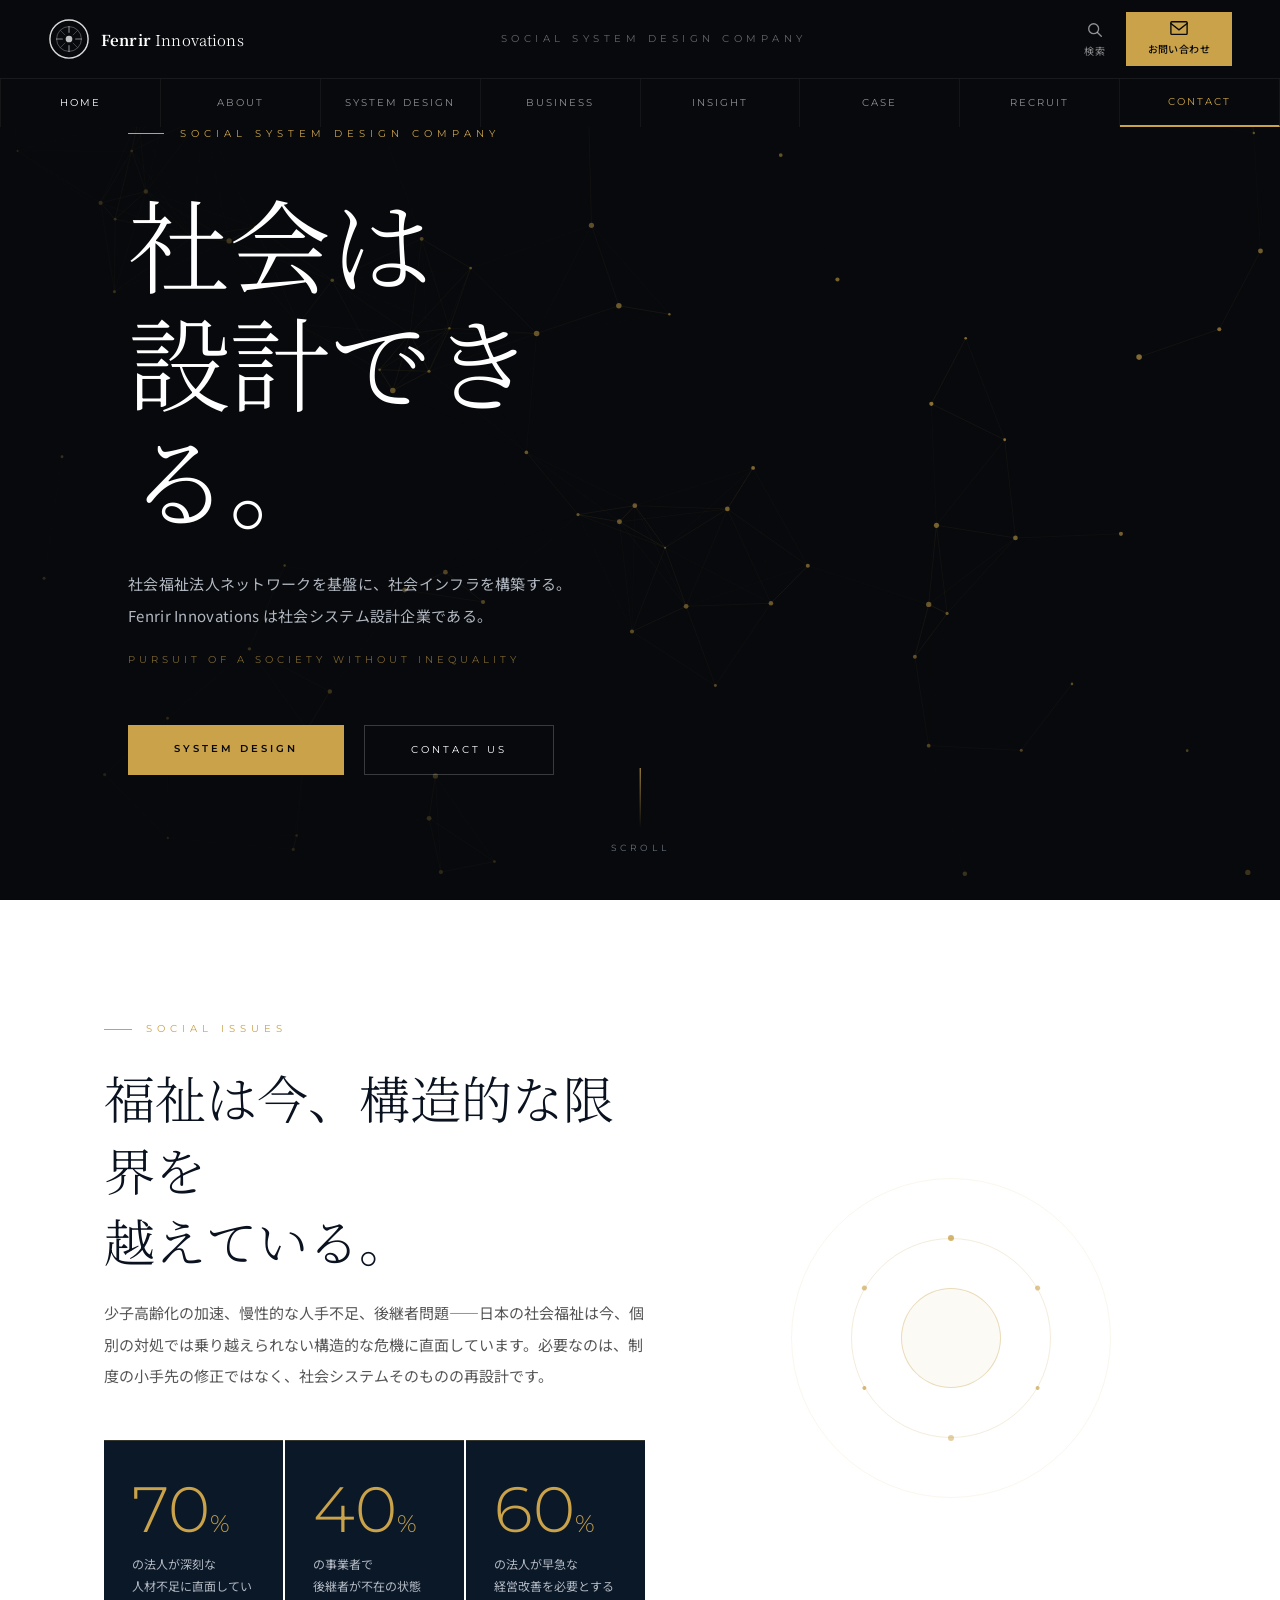
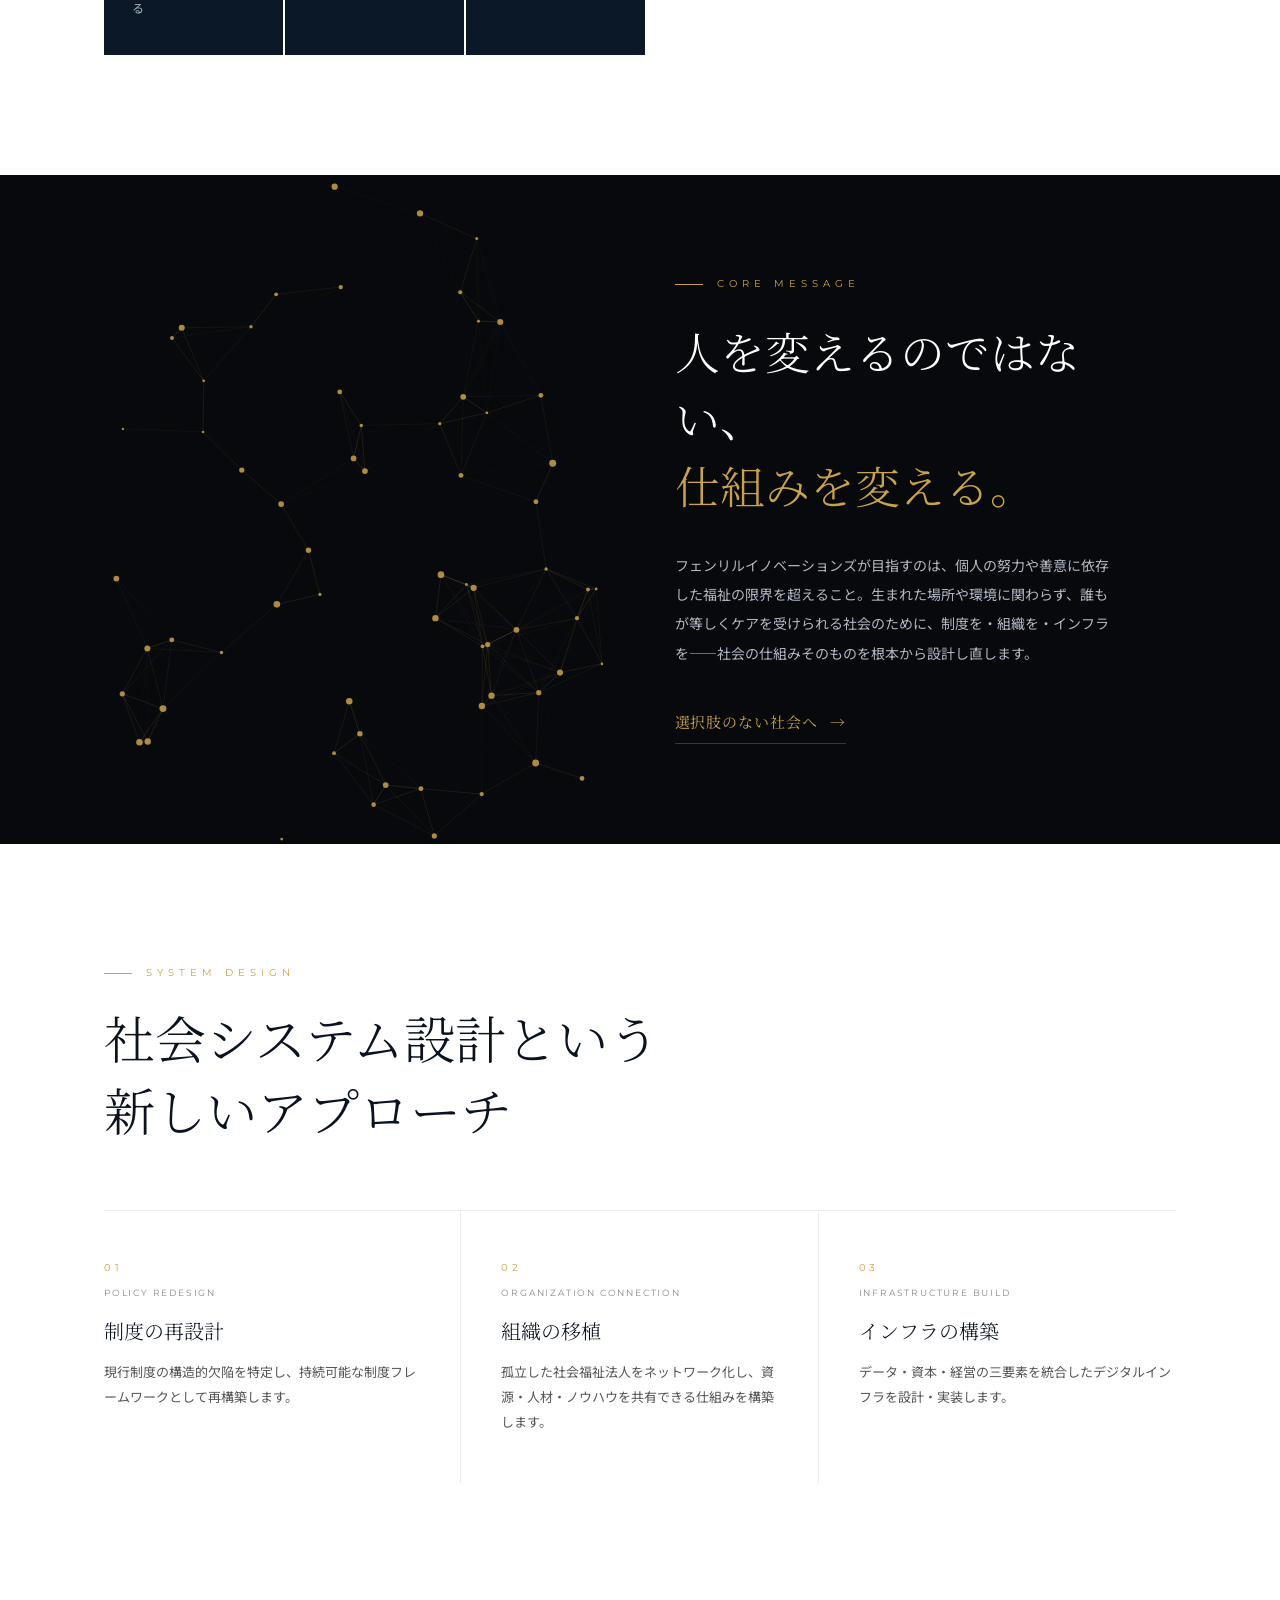
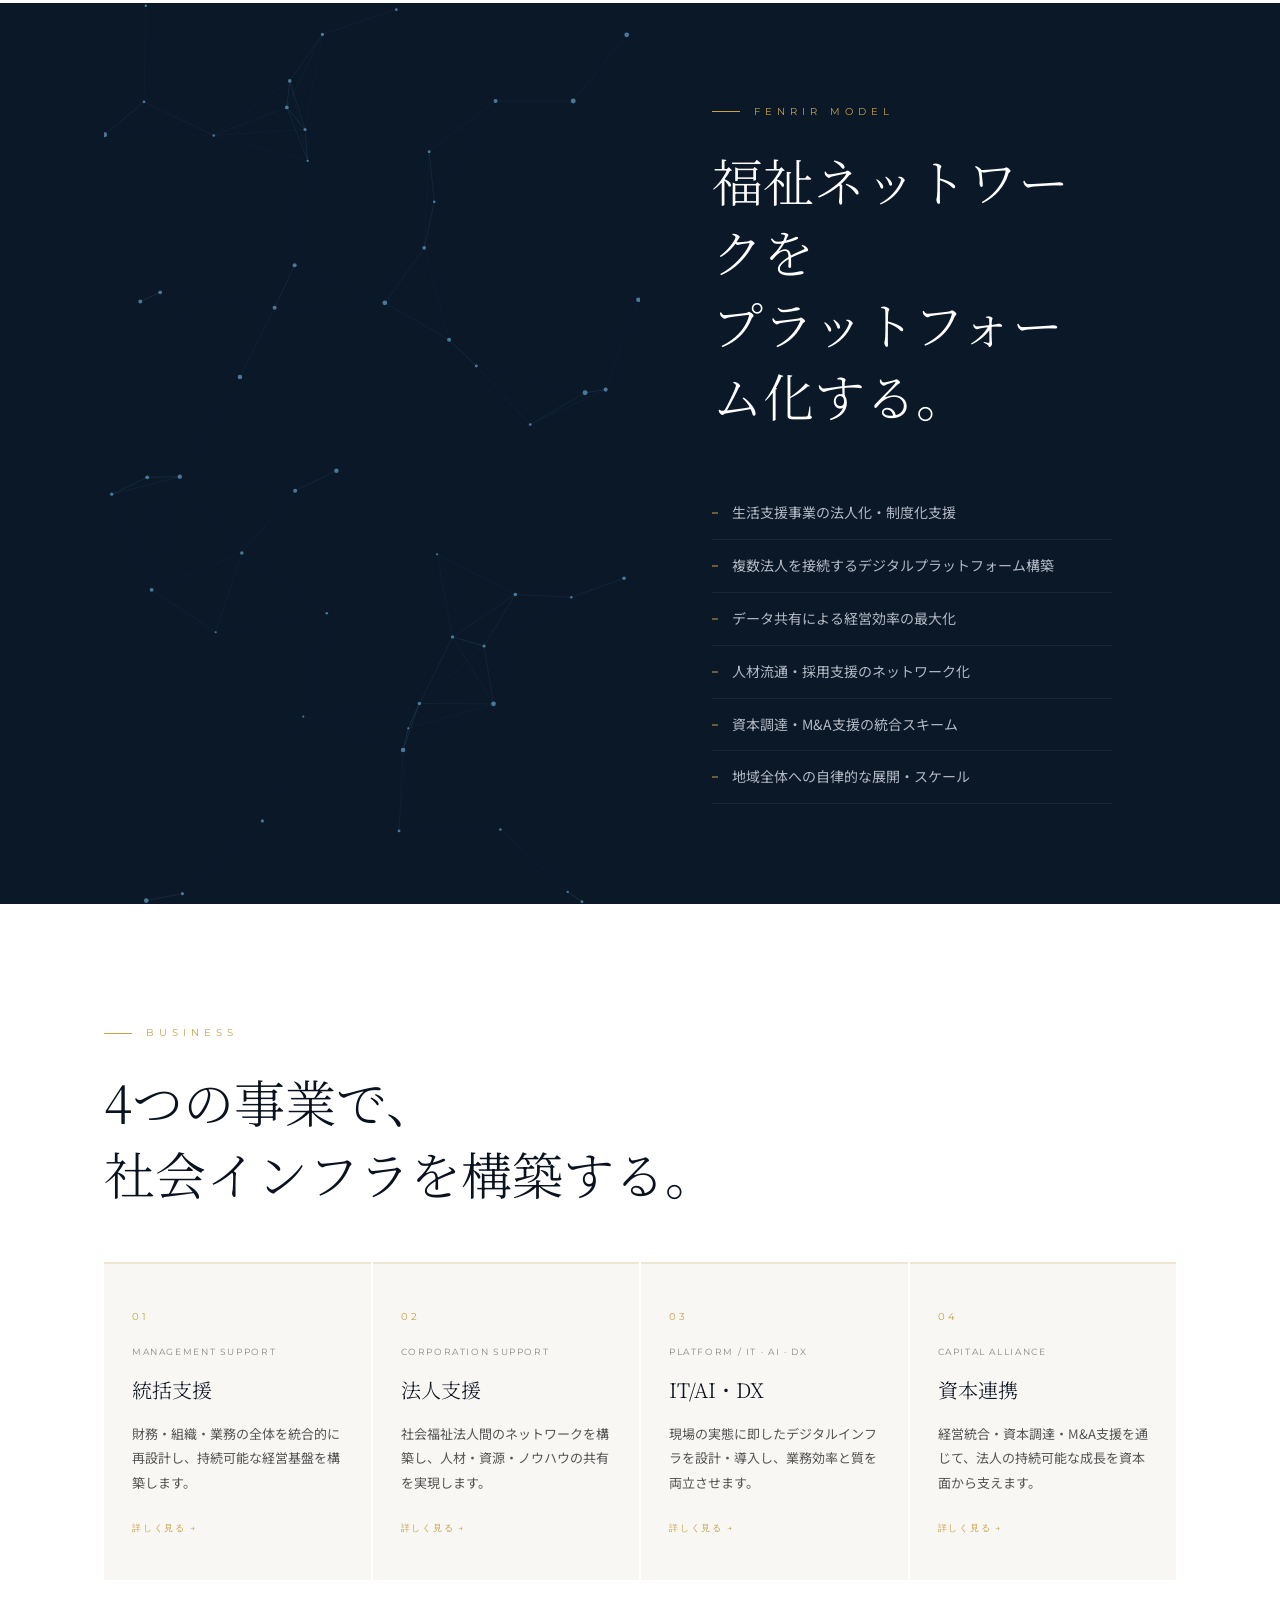
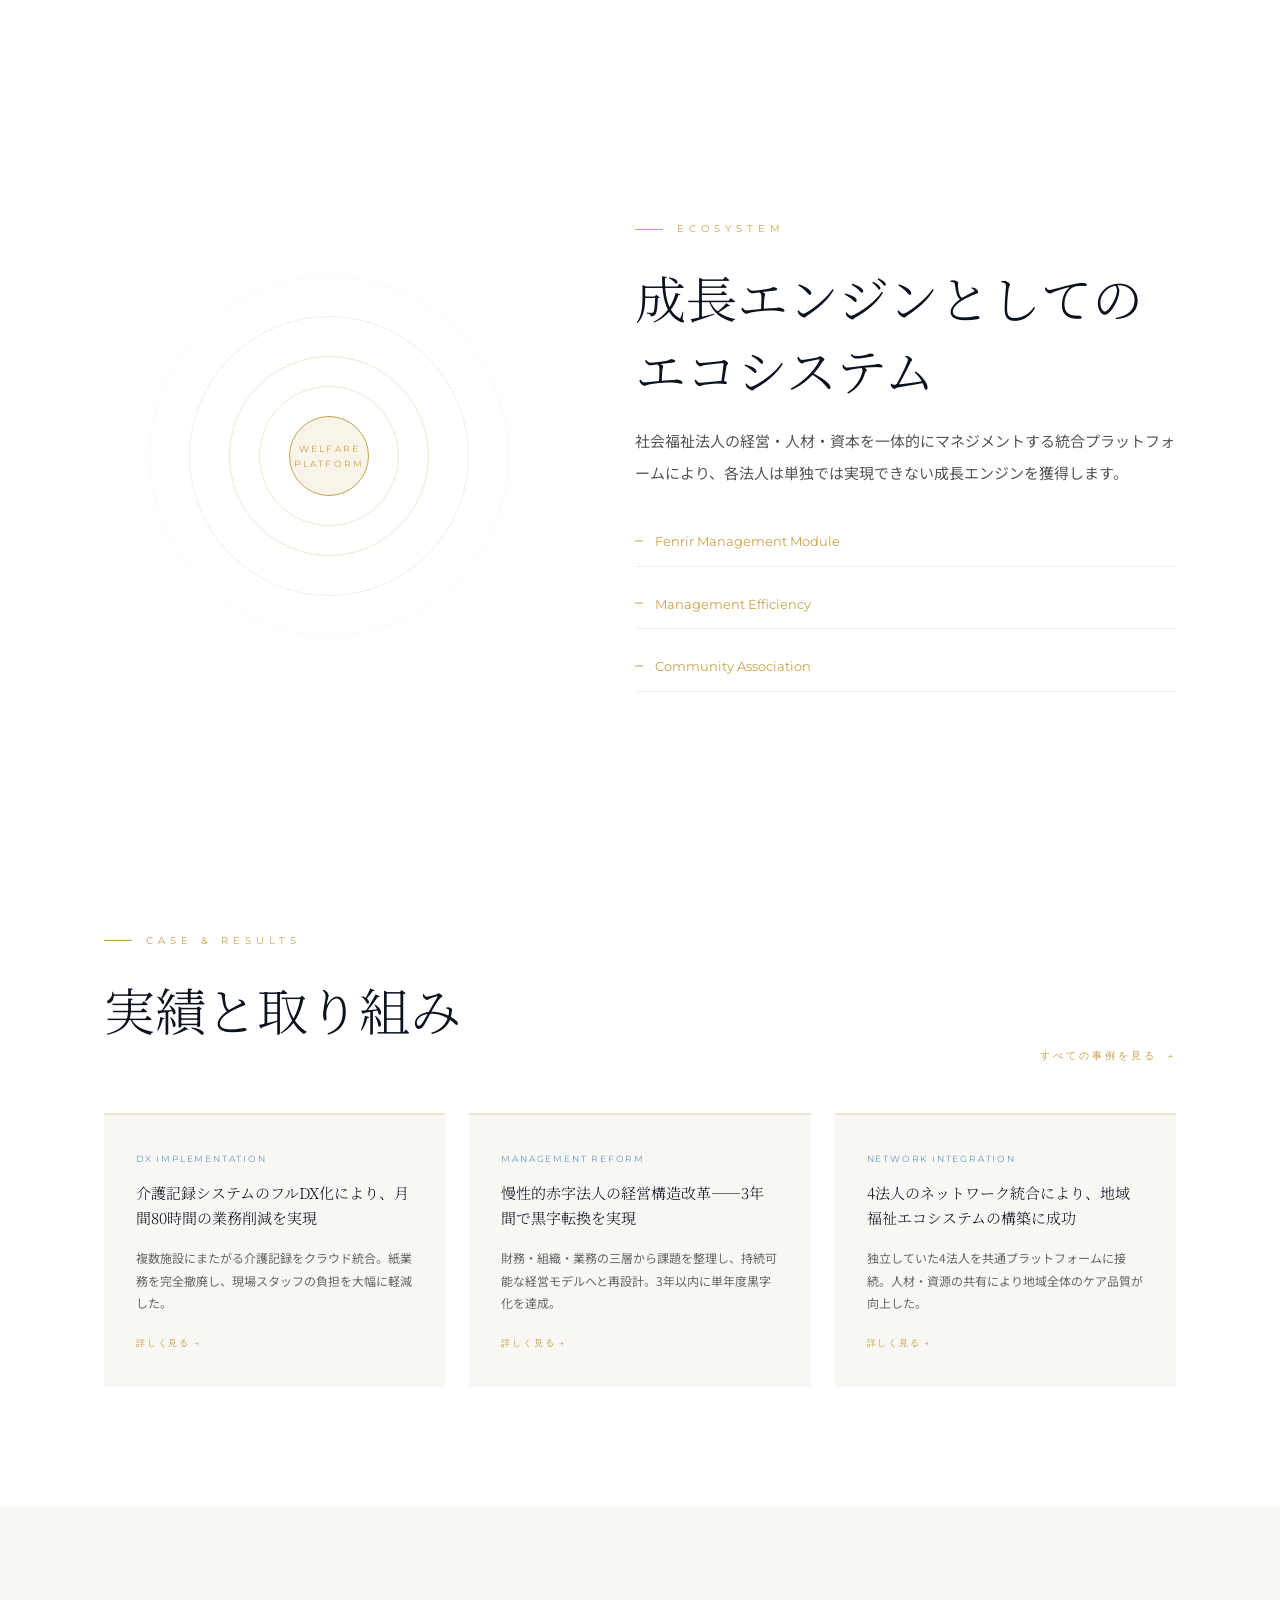
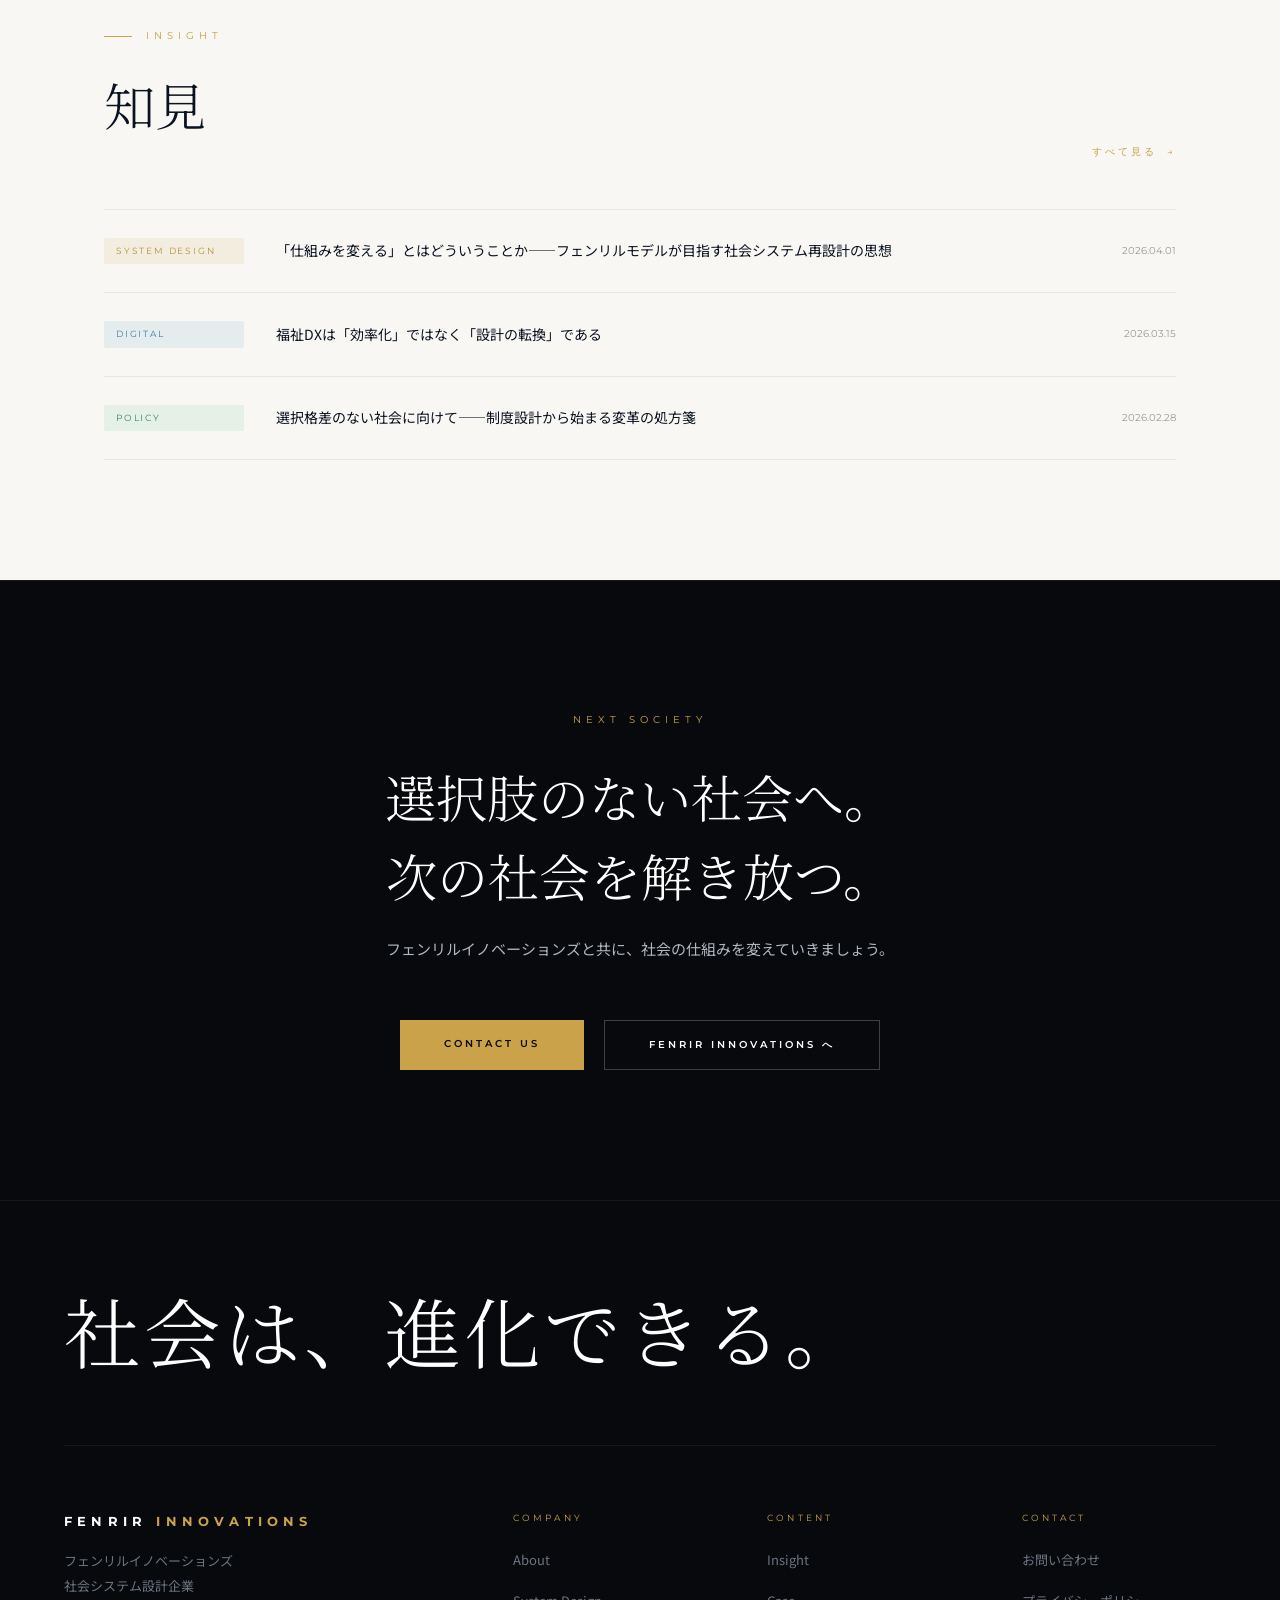
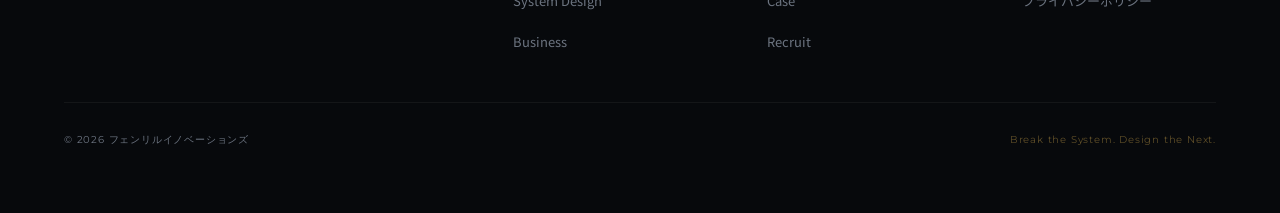
==== commit ac8d41b0: "feat: ヘッダー2段構成へ刷新＋About/SystemDesign/Businessページを全面再構築 【ヘッダー】 - 上段：ロゴ（SVGアイコン＋Fenrir Innovations）・キャ" ====
--- a/index.html
+++ b/index.html
@@ -13,19 +13,47 @@
 <body>
 
 <header id="header">
-  <a href="index.html" class="logo">FENRIR <span>INNOVATIONS</span></a>
-  <nav>
+  <div class="header-top">
+    <a href="index.html" class="logo-new">
+      <div class="logo-icon"><svg viewBox="0 0 44 44" fill="none" xmlns="http://www.w3.org/2000/svg" width="42" height="42">
+          <circle cx="22" cy="22" r="20" stroke="rgba(255,255,255,0.85)" stroke-width="1.5"/>
+          <circle cx="22" cy="22" r="13" stroke="rgba(255,255,255,0.3)" stroke-width="1"/>
+          <path d="M22 9v6M22 29v6M9 22h6M29 22h6" stroke="rgba(255,255,255,0.5)" stroke-width="1.2" stroke-linecap="round"/>
+          <path d="M13.5 13.5l4.2 4.2M26.3 26.3l4.2 4.2M30.5 13.5l-4.2 4.2M17.7 26.3l-4.2 4.2" stroke="rgba(255,255,255,0.3)" stroke-width="0.8" stroke-linecap="round"/>
+          <circle cx="22" cy="22" r="3.5" fill="rgba(255,255,255,0.75)"/>
+        </svg></div>
+      <span class="logo-wordmark">Fenrir <em>Innovations</em></span>
+    </a>
+    <div class="header-center-tag">Social System Design Company</div>
+    <div class="header-actions">
+      <button class="header-search-btn" type="button" aria-label="検索">
+        <svg viewBox="0 0 20 20" fill="none" width="18" height="18">
+          <circle cx="8.5" cy="8.5" r="5.5" stroke="currentColor" stroke-width="1.5"/>
+          <path d="M13 13l4 4" stroke="currentColor" stroke-width="1.5" stroke-linecap="round"/>
+        </svg>
+        <span>検索</span>
+      </button>
+      <a href="contact.html" class="header-cta-btn">
+        <svg viewBox="0 0 20 16" fill="none" width="18" height="16">
+          <rect x="1" y="1" width="18" height="14" rx="1" stroke="currentColor" stroke-width="1.5"/>
+          <path d="M1 3l9 7 9-7" stroke="currentColor" stroke-width="1.5" stroke-linecap="round"/>
+        </svg>
+        <span>お問い合わせ</span>
+      </a>
+    </div>
+    <div class="hamburger" id="hamburger"><span></span><span></span><span></span></div>
+  </div>
+  <nav class="header-nav">
+    <a href="index.html" class="active">Home</a>
     <a href="about.html">About</a>
+    <a href="system-design.html">System Design</a>
     <a href="business.html">Business</a>
-    <a href="system-design.html">System Design</a>
     <a href="insight.html">Insight</a>
     <a href="case.html">Case</a>
     <a href="recruit.html">Recruit</a>
-    <a href="contact.html" class="nav-cta">Contact</a>
+    <a href="contact.html" class="nav-contact">Contact</a>
   </nav>
-  <div class="hamburger" id="hamburger"><span></span><span></span><span></span></div>
 </header>
-
 <div class="mobile-nav" id="mobileNav">
   <a href="index.html">Home</a>
   <a href="about.html">About</a>
--- a/style.css
+++ b/style.css
@@ -34,43 +34,92 @@
    ============================================ */
 header {
   position: fixed; top: 0; left: 0; width: 100%; z-index: 1000;
-  padding: 28px 64px;
+  background: var(--black);
+  transition: background 0.4s var(--ease);
+}
+header.scrolled {
+  background: rgba(7,9,12,0.97);
+  backdrop-filter: blur(16px);
+}
+
+/* Top bar */
+.header-top {
   display: flex; align-items: center; justify-content: space-between;
-  transition: 0.4s var(--ease);
-}
-header.scrolled {
-  background: rgba(7, 9, 12, 0.95);
-  backdrop-filter: blur(14px);
-  padding: 18px 64px;
-  border-bottom: 1px solid rgba(201, 162, 74, 0.12);
-}
+  padding: 12px 48px;
+  border-bottom: 1px solid rgba(255,255,255,0.07);
+}
+
+/* Logo */
+.logo-new {
+  display: flex; align-items: center; gap: 11px;
+  color: var(--white); text-decoration: none; flex-shrink: 0;
+  transition: opacity 0.3s;
+}
+.logo-new:hover { opacity: 0.85; }
+.logo-icon { width: 42px; height: 42px; flex-shrink: 0; }
+.logo-wordmark {
+  font-family: Georgia, 'Noto Serif JP', serif;
+  font-size: 15px; font-weight: 700; letter-spacing: 0.01em; color: var(--white);
+  white-space: nowrap;
+}
+.logo-wordmark em { font-weight: 300; font-style: normal; }
+
+/* Footer logo (unchanged) */
 .logo {
   font-family: var(--ff-en); font-size: 12px; font-weight: 700;
   letter-spacing: 0.4em; color: var(--white); text-transform: uppercase;
 }
 .logo span { color: var(--gold); }
 
-nav { display: flex; gap: 32px; align-items: center; }
-nav a {
-  font-family: var(--ff-en); font-size: 10px; letter-spacing: 0.18em;
-  text-transform: uppercase; color: rgba(255,255,255,0.5);
-  position: relative; padding-bottom: 4px;
-}
-nav a::after {
-  content: ''; position: absolute; bottom: 0; left: 0;
-  width: 0; height: 1px; background: var(--gold); transition: 0.3s var(--ease);
-}
-nav a:hover, nav a.active { color: var(--white); }
-nav a:hover::after, nav a.active::after { width: 100%; }
-.nav-cta {
-  border: 1px solid rgba(201,162,74,0.55) !important;
-  color: var(--gold) !important;
-  padding: 8px 22px !important; padding-bottom: 8px !important;
-}
-.nav-cta::after { display: none !important; }
-.nav-cta:hover { background: var(--gold); color: var(--black) !important; }
-
-.hamburger { display: none; flex-direction: column; gap: 6px; cursor: pointer; z-index: 1001; }
+/* Center tagline */
+.header-center-tag {
+  font-family: var(--ff-en); font-size: 10px; letter-spacing: 0.45em;
+  color: rgba(255,255,255,0.38); text-transform: uppercase;
+  flex: 1; text-align: center; padding: 0 24px;
+}
+
+/* Right actions */
+.header-actions { display: flex; align-items: stretch; flex-shrink: 0; }
+.header-search-btn {
+  background: none; border: none; cursor: pointer;
+  display: flex; flex-direction: column; align-items: center; justify-content: center;
+  gap: 4px; padding: 8px 20px; color: rgba(255,255,255,0.55);
+  transition: color 0.25s;
+}
+.header-search-btn:hover { color: var(--white); }
+.header-search-btn span { font-size: 10px; letter-spacing: 0.1em; font-family: var(--ff-body); }
+.header-cta-btn {
+  background: var(--gold); color: var(--black);
+  display: flex; flex-direction: column; align-items: center; justify-content: center;
+  gap: 4px; padding: 8px 22px; transition: background 0.25s;
+}
+.header-cta-btn:hover { background: #d4aa52; }
+.header-cta-btn span { font-size: 10px; letter-spacing: 0.04em; font-family: var(--ff-body); font-weight: 500; }
+
+/* Nav bar */
+.header-nav {
+  display: flex; align-items: stretch;
+}
+.header-nav a {
+  flex: 1; display: flex; align-items: center; justify-content: center;
+  padding: 14px 8px;
+  font-family: var(--ff-en); font-size: 10px; letter-spacing: 0.2em;
+  text-transform: uppercase; color: rgba(255,255,255,0.55);
+  border-right: 1px solid rgba(255,255,255,0.05);
+  transition: 0.3s var(--ease);
+}
+.header-nav a:first-child { border-left: 1px solid rgba(255,255,255,0.05); }
+.header-nav a:hover, .header-nav a.active { color: var(--white); }
+.header-nav a.nav-contact {
+  color: var(--gold);
+  border-bottom: 2px solid var(--gold);
+}
+.header-nav a.nav-contact:hover { background: var(--gold); color: var(--black); }
+
+/* Hamburger (mobile only) */
+.hamburger {
+  display: none; flex-direction: column; gap: 6px; cursor: pointer; z-index: 1001;
+}
 .hamburger span { display: block; width: 24px; height: 1px; background: var(--white); transition: 0.3s; }
 
 .mobile-nav {
@@ -586,8 +635,8 @@
    RESPONSIVE
    ============================================ */
 @media(max-width: 1100px) {
-  header { padding: 24px 40px; }
-  header.scrolled { padding: 16px 40px; }
+  .header-top { padding: 10px 32px; }
+  .header-center-tag { font-size: 9px; letter-spacing: 0.3em; }
   .container { padding-left: 40px; padding-right: 40px; }
   .page-hero { padding: 160px 40px 80px; }
   .page-section { padding: 80px 40px; }
@@ -612,9 +661,10 @@
 }
 
 @media(max-width: 768px) {
-  header { padding: 20px 24px; }
-  header.scrolled { padding: 14px 24px; }
-  nav { display: none; }
+  .header-top { padding: 10px 20px; }
+  .header-center-tag { display: none; }
+  .header-actions { display: none; }
+  .header-nav { display: none; }
   .hamburger { display: flex; }
   .mobile-nav { display: flex; }
   .container { padding-left: 24px; padding-right: 24px; }
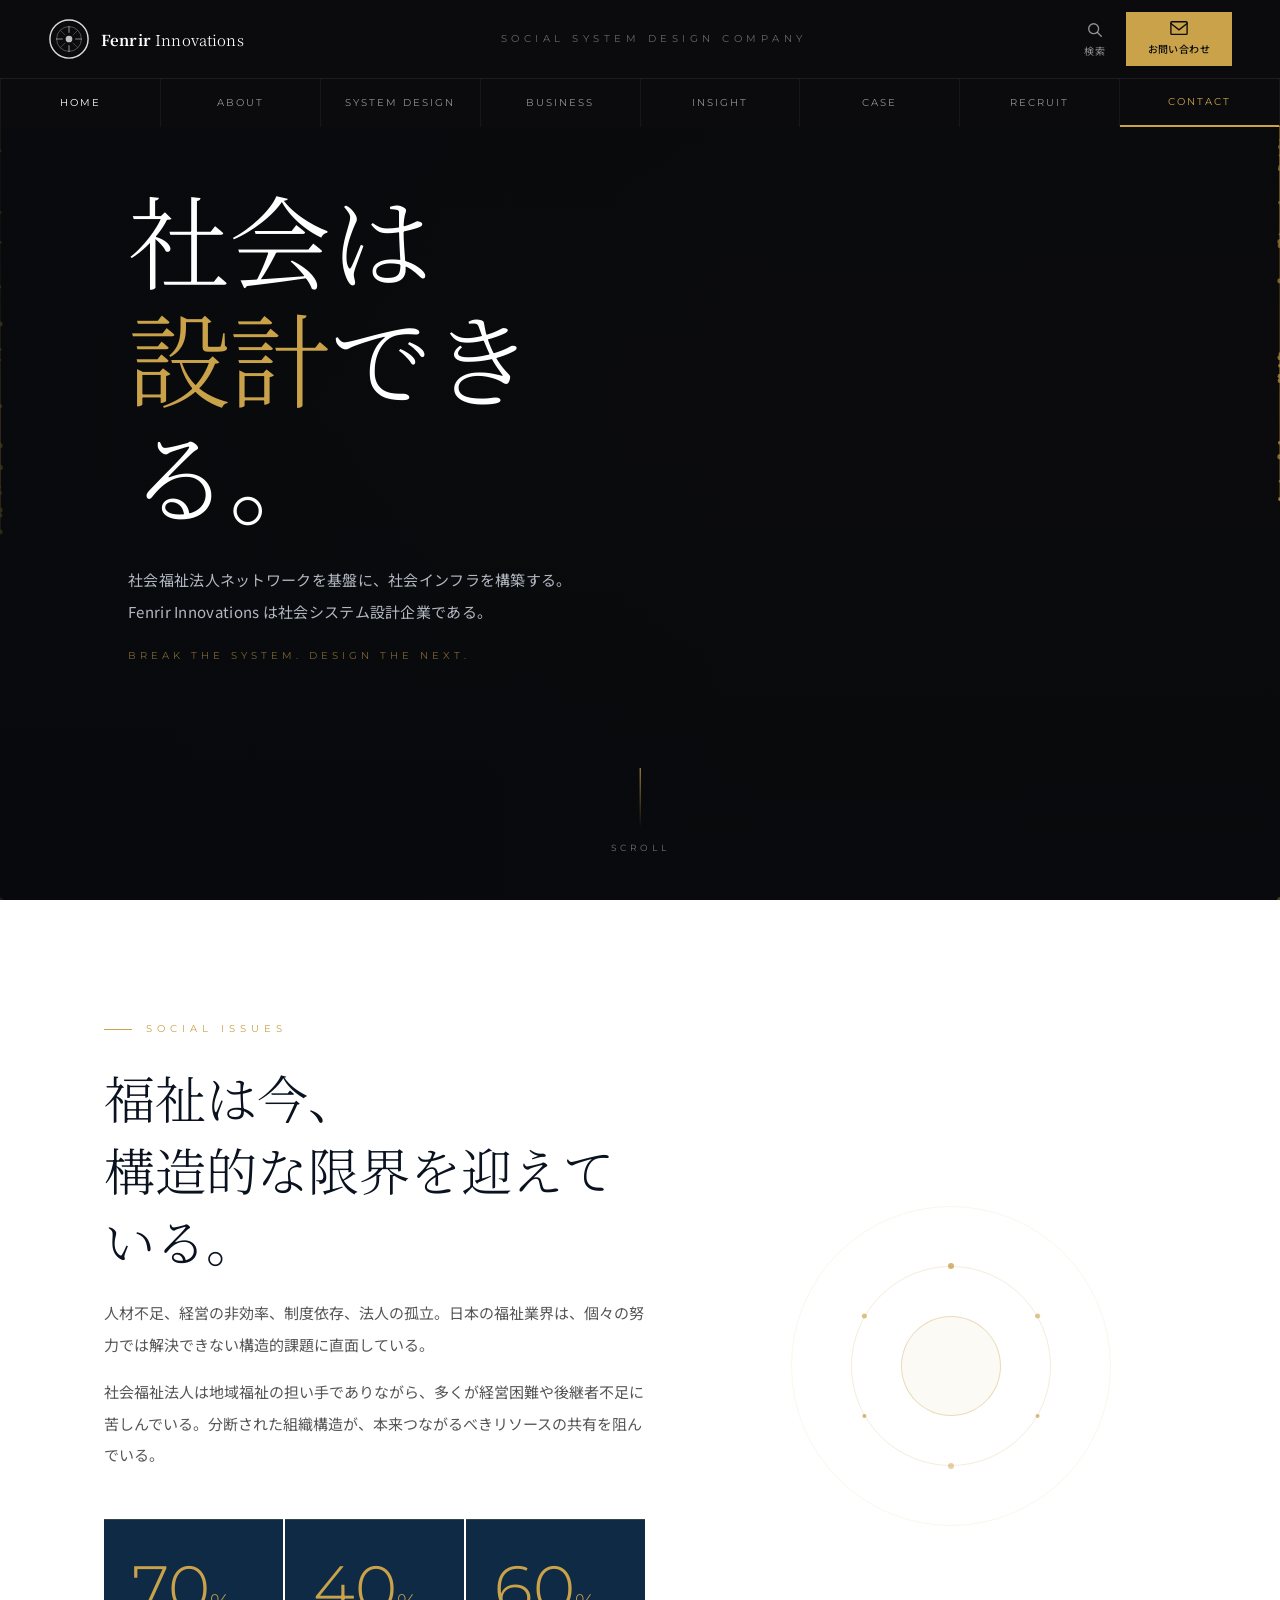
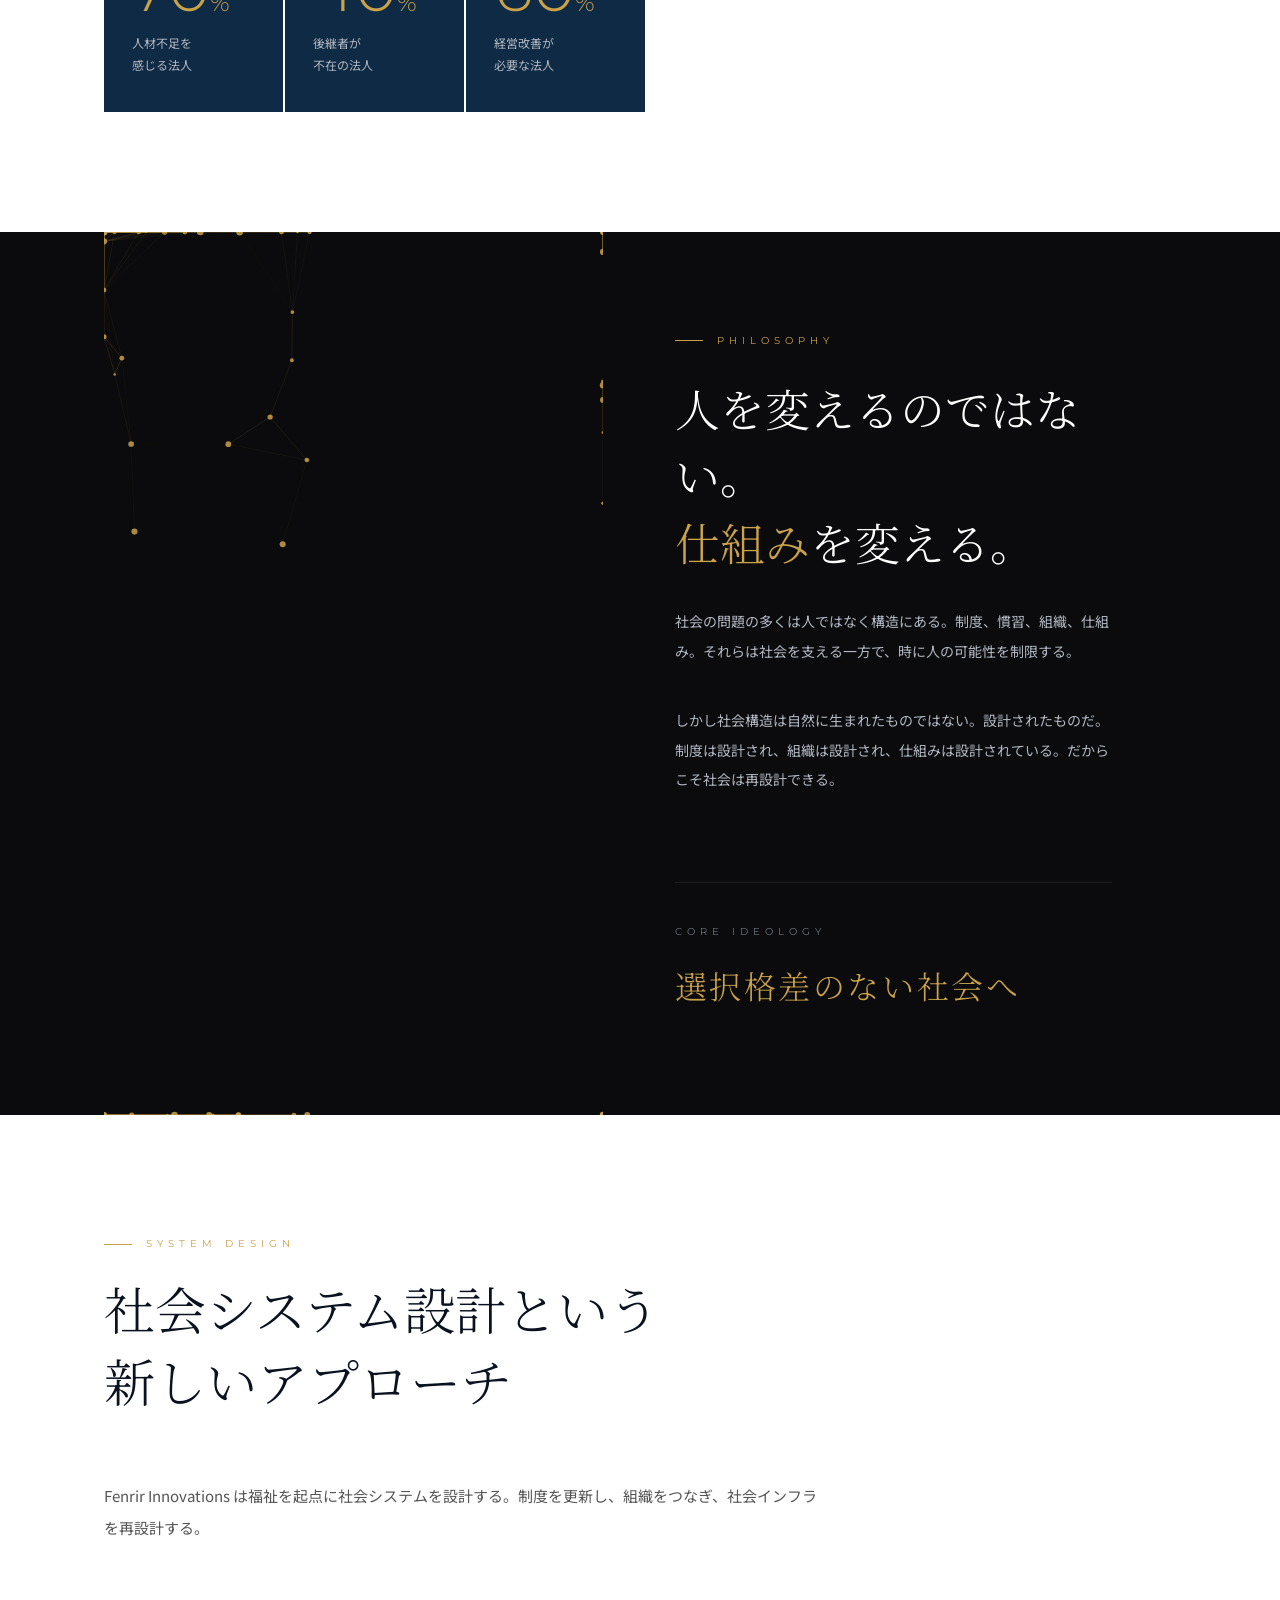
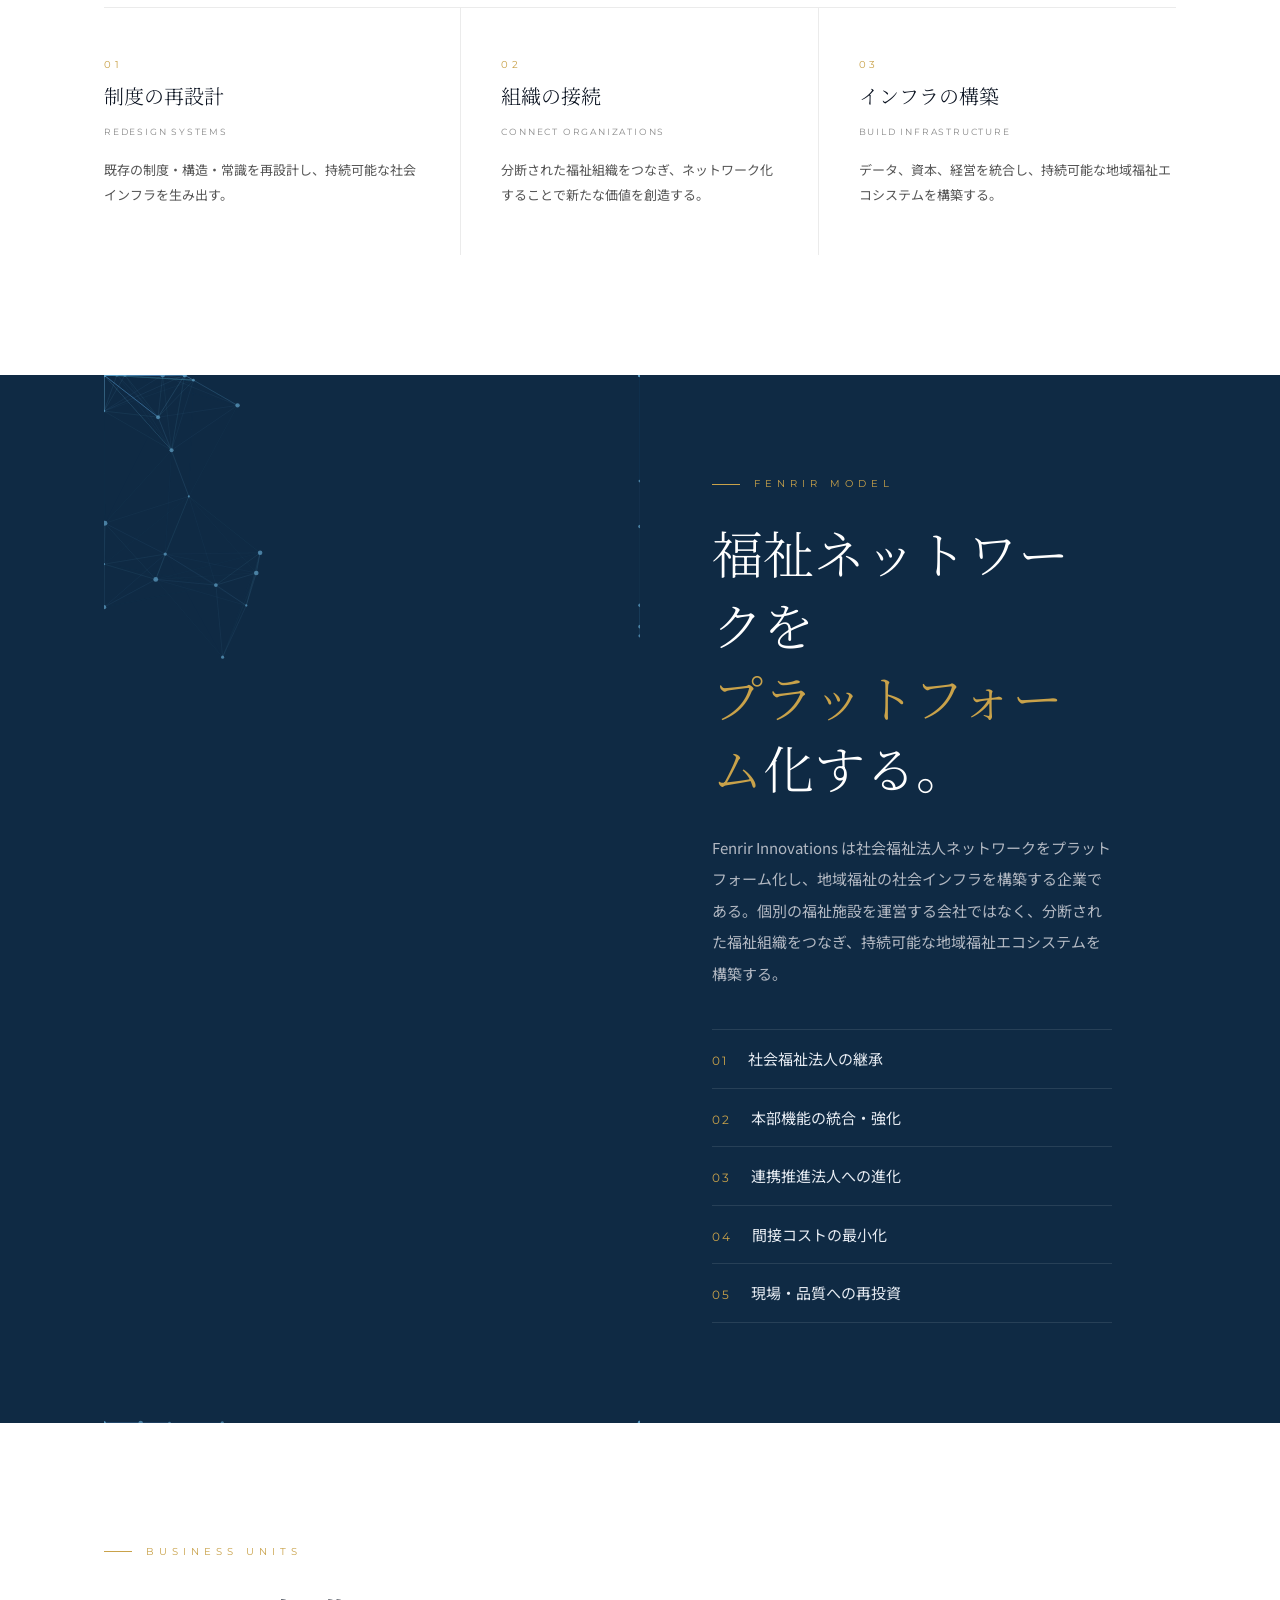
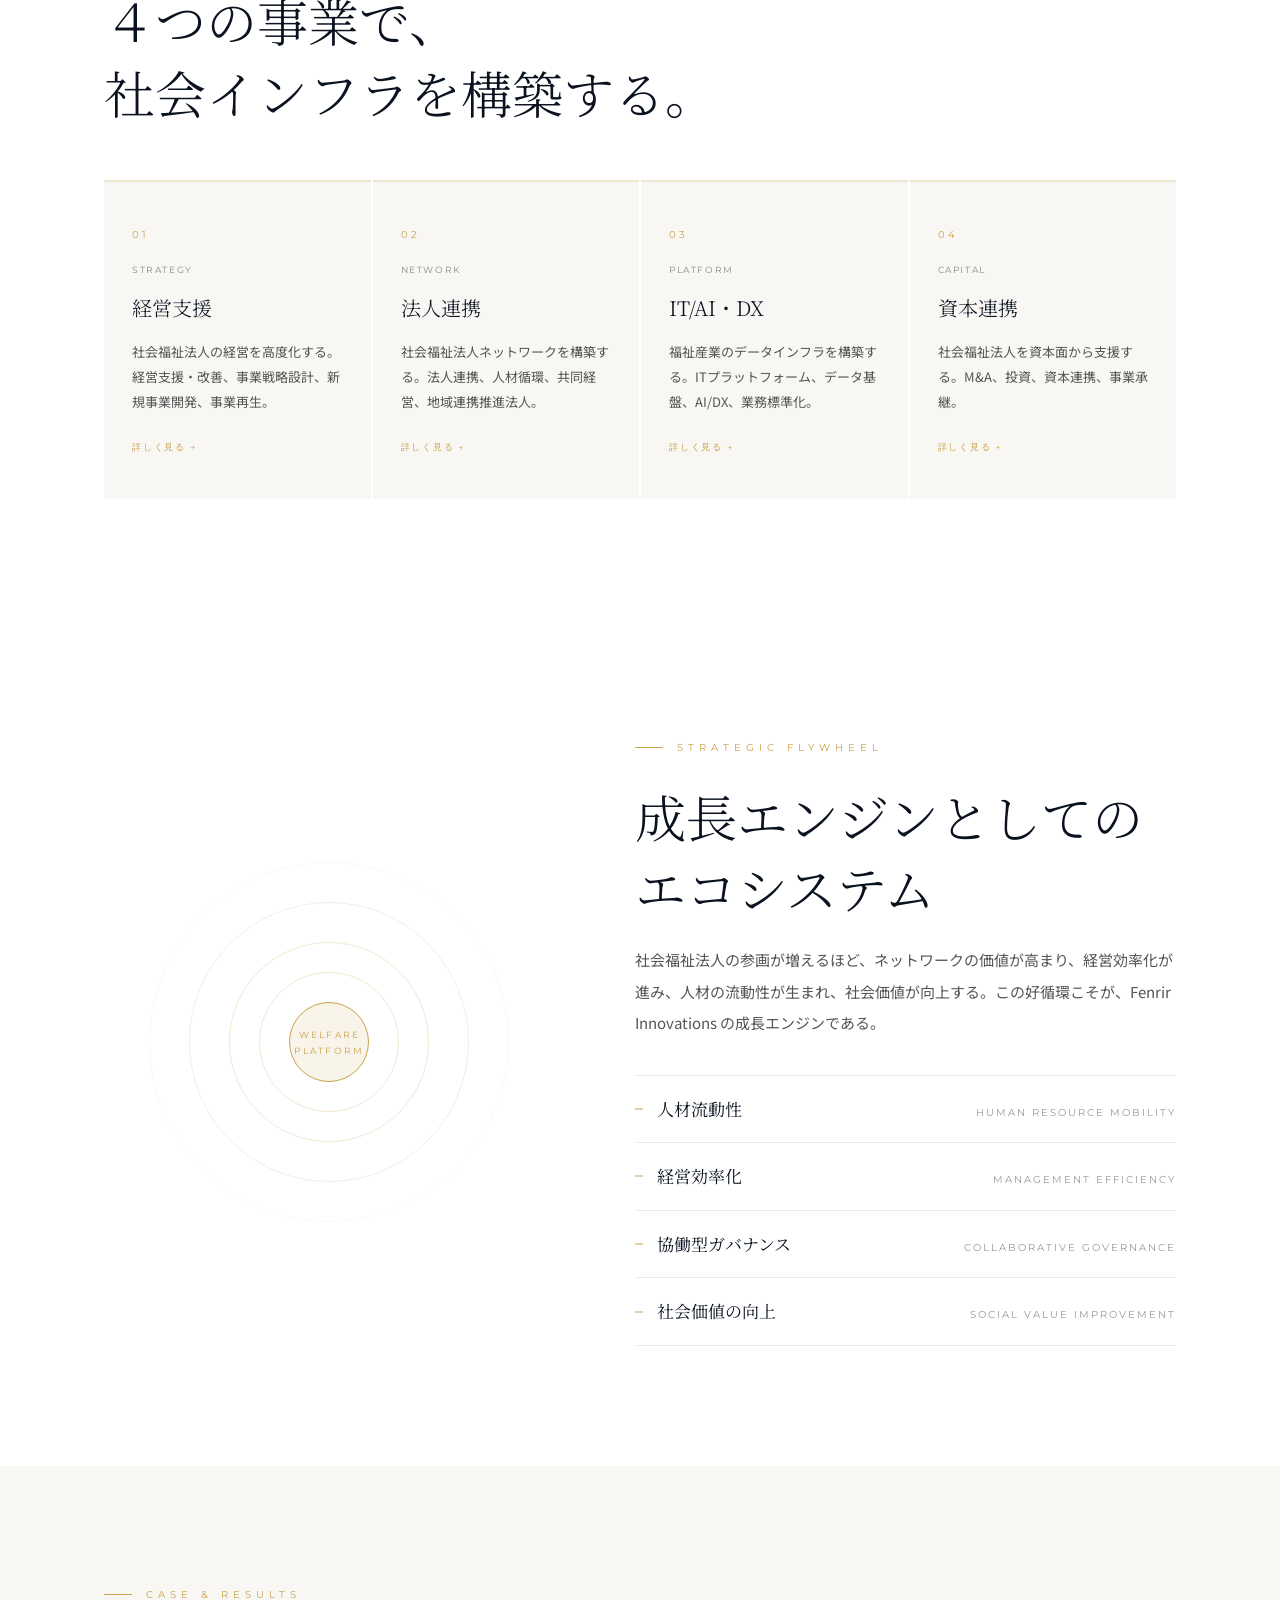
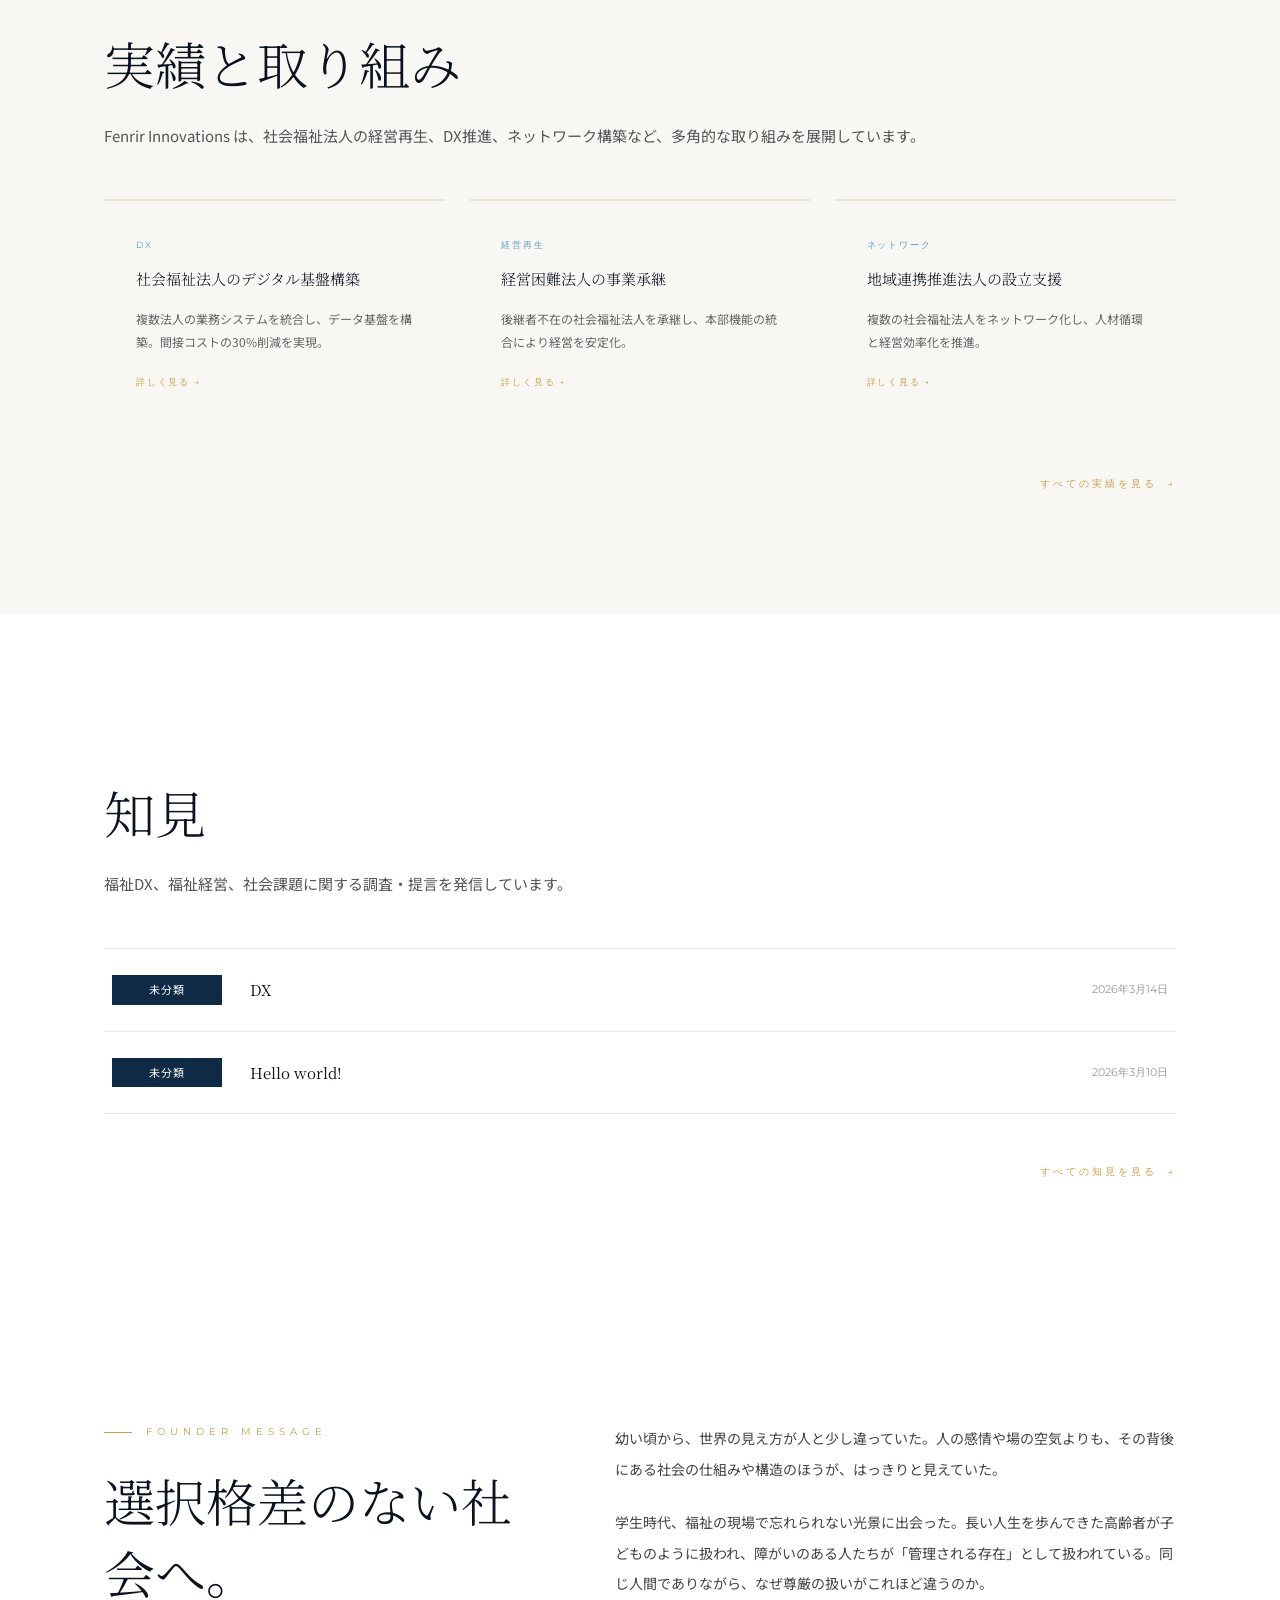
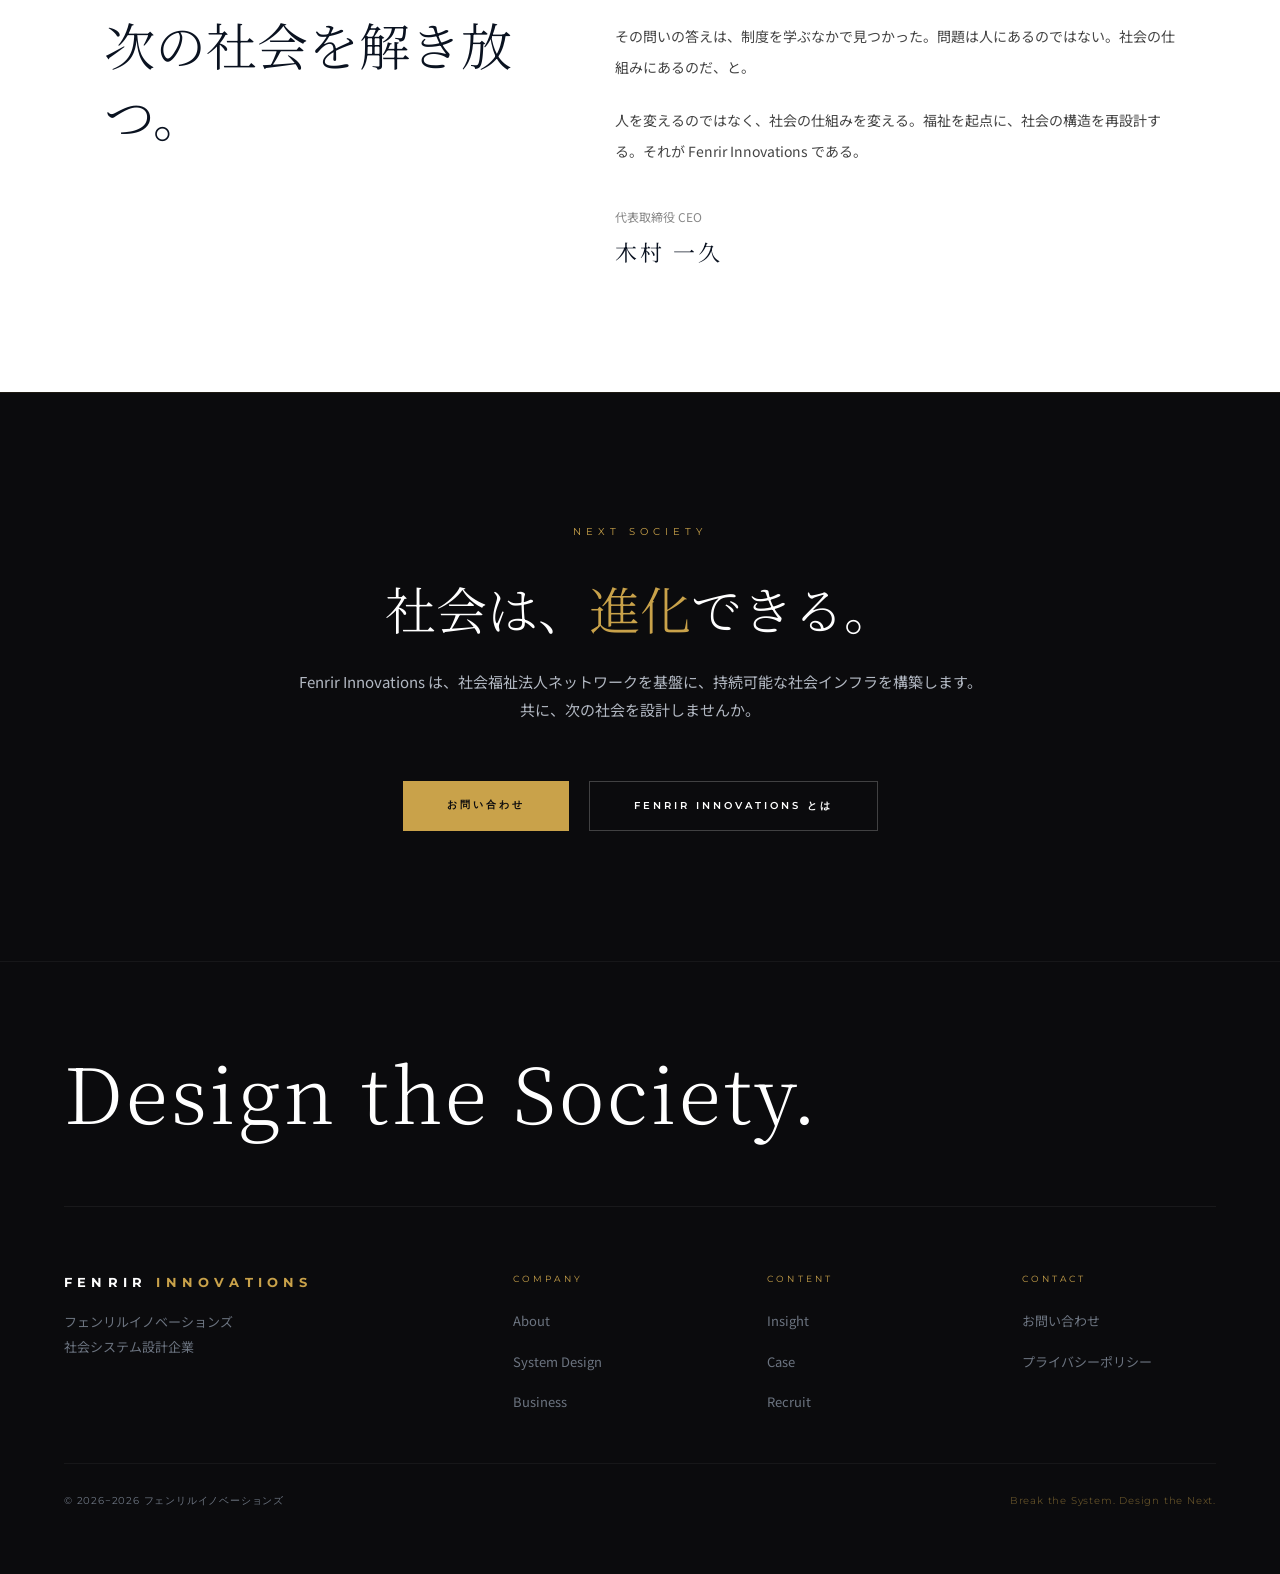
==== commit 0f62c628: "feat: サイト全体デザインをブランドブックに合わせて更新 Co-Authored-By: Claude Sonnet 4.6 <noreply@anthropic.com>" ====
--- a/index.html
+++ b/index.html
@@ -3,7 +3,7 @@
 <head>
   <meta charset="UTF-8">
   <meta name="viewport" content="width=device-width, initial-scale=1.0">
-  <title>Fenrir Innovations | 社会は設計できる。</title>
+  <title>Fenrir Innovations | 社会システムを再設計する社会インフラ企業</title>
   <meta name="description" content="フェンリルイノベーションズは、社会福祉法人ネットワークを基盤に社会インフラを構築する、社会システム設計企業です。">
   <link rel="preconnect" href="https://fonts.googleapis.com">
   <link rel="preconnect" href="https://fonts.gstatic.com" crossorigin>
@@ -70,14 +70,9 @@
   <canvas id="heroCanvas" class="hero-canvas"></canvas>
   <div class="hero-overlay"></div>
   <div class="hero-content hero-content--left">
-    <div class="hero-eyebrow fu">Social System Design Company</div>
-    <h1 class="hero-main fu">社会は<br>設計できる。</h1>
+    <h1 class="hero-main fu">社会は<br><em>設計</em>できる。</h1>
     <p class="hero-sub fu">社会福祉法人ネットワークを基盤に、社会インフラを構築する。<br>Fenrir Innovations は社会システム設計企業である。</p>
-    <p class="hero-tagline fu">Pursuit of a Society Without Inequality</p>
-    <div class="hero-cta fu">
-      <a href="system-design.html" class="btn-primary">System Design</a>
-      <a href="contact.html" class="btn-ghost">Contact Us</a>
-    </div>
+    <p class="hero-tagline fu">Break the System. Design the Next.</p>
   </div>
   <div class="hero-scroll">
     <div class="scroll-line"></div>
@@ -91,22 +86,25 @@
     <div class="issues-layout">
       <div class="issues-left">
         <div class="sec-label sec-label--dark fu">Social Issues</div>
-        <h2 class="sec-heading sec-heading--dark fu">福祉は今、構造的な限界を<br>越えている。</h2>
+        <h2 class="sec-heading sec-heading--dark fu">福祉は今、<br>構造的な限界を迎えている。</h2>
         <p class="sec-body sec-body--dark fu">
-          少子高齢化の加速、慢性的な人手不足、後継者問題——日本の社会福祉は今、個別の対処では乗り越えられない構造的な危機に直面しています。必要なのは、制度の小手先の修正ではなく、社会システムそのものの再設計です。
+          人材不足、経営の非効率、制度依存、法人の孤立。日本の福祉業界は、個々の努力では解決できない構造的課題に直面している。
+        </p>
+        <p class="sec-body sec-body--dark fu" style="margin-top:16px;">
+          社会福祉法人は地域福祉の担い手でありながら、多くが経営困難や後継者不足に苦しんでいる。分断された組織構造が、本来つながるべきリソースの共有を阻んでいる。
         </p>
         <div class="stat-row stg">
           <div class="stat-card">
             <div class="stat-num">70<span class="stat-sfx">%</span></div>
-            <div class="stat-desc">の法人が深刻な<br>人材不足に直面している</div>
+            <div class="stat-desc">人材不足を<br>感じる法人</div>
           </div>
           <div class="stat-card">
             <div class="stat-num">40<span class="stat-sfx">%</span></div>
-            <div class="stat-desc">の事業者で<br>後継者が不在の状態</div>
+            <div class="stat-desc">後継者が<br>不在の法人</div>
           </div>
           <div class="stat-card">
             <div class="stat-num">60<span class="stat-sfx">%</span></div>
-            <div class="stat-desc">の法人が早急な<br>経営改善を必要とする</div>
+            <div class="stat-desc">経営改善が<br>必要な法人</div>
           </div>
         </div>
       </div>
@@ -137,12 +135,18 @@
         <canvas id="phiCanvas"></canvas>
       </div>
       <div class="phi-text">
-        <div class="sec-label fu">Core Message</div>
-        <h2 class="phi-heading fu">人を変えるのではない、<br><span>仕組みを変える。</span></h2>
+        <div class="sec-label fu">Philosophy</div>
+        <h2 class="phi-heading fu">人を変えるのではない。<br><em>仕組み</em>を変える。</h2>
         <p class="phi-body fu">
-          フェンリルイノベーションズが目指すのは、個人の努力や善意に依存した福祉の限界を超えること。生まれた場所や環境に関わらず、誰もが等しくケアを受けられる社会のために、制度を・組織を・インフラを——社会の仕組みそのものを根本から設計し直します。
-        </p>
-        <a href="system-design.html" class="phi-link fu">選択肢のない社会へ</a>
+          社会の問題の多くは人ではなく構造にある。制度、慣習、組織、仕組み。それらは社会を支える一方で、時に人の可能性を制限する。
+        </p>
+        <p class="phi-body fu">
+          しかし社会構造は自然に生まれたものではない。設計されたものだ。制度は設計され、組織は設計され、仕組みは設計されている。だからこそ社会は再設計できる。
+        </p>
+        <div class="phi-ideology fu">
+          <div class="phi-ideology-label">Core Ideology</div>
+          <div class="phi-ideology-text">選択格差のない社会へ</div>
+        </div>
       </div>
     </div>
   </div>
@@ -153,30 +157,33 @@
   <div class="container">
     <div class="sec-label sec-label--dark fu">System Design</div>
     <h2 class="sec-heading sec-heading--dark fu">社会システム設計という<br>新しいアプローチ</h2>
+    <p class="sec-lead fu">
+      Fenrir Innovations は福祉を起点に社会システムを設計する。制度を更新し、組織をつなぎ、社会インフラを再設計する。
+    </p>
     <div class="sys-cols stg">
       <div class="sys-col">
         <div class="sys-col-num">01</div>
-        <div class="sys-col-en">Policy Redesign</div>
         <div class="sys-col-title">制度の再設計</div>
-        <p class="sys-col-body">現行制度の構造的欠陥を特定し、持続可能な制度フレームワークとして再構築します。</p>
+        <div class="sys-col-en">Redesign Systems</div>
+        <p class="sys-col-body">既存の制度・構造・常識を再設計し、持続可能な社会インフラを生み出す。</p>
       </div>
       <div class="sys-col">
         <div class="sys-col-num">02</div>
-        <div class="sys-col-en">Organization Connection</div>
-        <div class="sys-col-title">組織の移植</div>
-        <p class="sys-col-body">孤立した社会福祉法人をネットワーク化し、資源・人材・ノウハウを共有できる仕組みを構築します。</p>
+        <div class="sys-col-title">組織の接続</div>
+        <div class="sys-col-en">Connect Organizations</div>
+        <p class="sys-col-body">分断された福祉組織をつなぎ、ネットワーク化することで新たな価値を創造する。</p>
       </div>
       <div class="sys-col">
         <div class="sys-col-num">03</div>
-        <div class="sys-col-en">Infrastructure Build</div>
         <div class="sys-col-title">インフラの構築</div>
-        <p class="sys-col-body">データ・資本・経営の三要素を統合したデジタルインフラを設計・実装します。</p>
-      </div>
-    </div>
-  </div>
-</section>
-
-<!-- PLATFORM MODEL -->
+        <div class="sys-col-en">Build Infrastructure</div>
+        <p class="sys-col-body">データ、資本、経営を統合し、持続可能な地域福祉エコシステムを構築する。</p>
+      </div>
+    </div>
+  </div>
+</section>
+
+<!-- FENRIR MODEL -->
 <section class="s-platform">
   <div class="container">
     <div class="plat-layout">
@@ -185,15 +192,17 @@
       </div>
       <div class="plat-text">
         <div class="sec-label fu">Fenrir Model</div>
-        <h2 class="sec-heading fu">福祉ネットワークを<br>プラットフォーム化する。</h2>
-        <ul class="plat-list fu">
-          <li>生活支援事業の法人化・制度化支援</li>
-          <li>複数法人を接続するデジタルプラットフォーム構築</li>
-          <li>データ共有による経営効率の最大化</li>
-          <li>人材流通・採用支援のネットワーク化</li>
-          <li>資本調達・M&amp;A支援の統合スキーム</li>
-          <li>地域全体への自律的な展開・スケール</li>
-        </ul>
+        <h2 class="sec-heading fu">福祉ネットワークを<br><em>プラットフォーム</em>化する。</h2>
+        <p class="sec-body fu" style="margin-top:8px;">
+          Fenrir Innovations は社会福祉法人ネットワークをプラットフォーム化し、地域福祉の社会インフラを構築する企業である。個別の福祉施設を運営する会社ではなく、分断された福祉組織をつなぎ、持続可能な地域福祉エコシステムを構築する。
+        </p>
+        <ol class="model-steps fu">
+          <li><span class="step-num">01</span>社会福祉法人の継承</li>
+          <li><span class="step-num">02</span>本部機能の統合・強化</li>
+          <li><span class="step-num">03</span>連携推進法人への進化</li>
+          <li><span class="step-num">04</span>間接コストの最小化</li>
+          <li><span class="step-num">05</span>現場・品質への再投資</li>
+        </ol>
       </div>
     </div>
   </div>
@@ -203,43 +212,43 @@
 <section class="s-business s-light">
   <div class="container">
     <div class="biz-header">
-      <div class="sec-label sec-label--dark fu">Business</div>
-      <h2 class="sec-heading sec-heading--dark fu">4つの事業で、<br>社会インフラを構築する。</h2>
+      <div class="sec-label sec-label--dark fu">Business Units</div>
+      <h2 class="sec-heading sec-heading--dark fu">４つの事業で、<br>社会インフラを構築する。</h2>
     </div>
     <div class="biz-grid stg">
       <div class="biz-card biz-card--light">
         <div class="biz-num">01</div>
-        <div class="biz-en">Management Support</div>
-        <div class="biz-title biz-title--dark">統括支援</div>
-        <p class="biz-body biz-body--dark">財務・組織・業務の全体を統合的に再設計し、持続可能な経営基盤を構築します。</p>
+        <div class="biz-en">Strategy</div>
+        <div class="biz-title biz-title--dark">経営支援</div>
+        <p class="biz-body biz-body--dark">社会福祉法人の経営を高度化する。経営支援・改善、事業戦略設計、新規事業開発、事業再生。</p>
         <a href="business.html" class="biz-link biz-link--dark">詳しく見る →</a>
       </div>
       <div class="biz-card biz-card--light">
         <div class="biz-num">02</div>
-        <div class="biz-en">Corporation Support</div>
-        <div class="biz-title biz-title--dark">法人支援</div>
-        <p class="biz-body biz-body--dark">社会福祉法人間のネットワークを構築し、人材・資源・ノウハウの共有を実現します。</p>
+        <div class="biz-en">Network</div>
+        <div class="biz-title biz-title--dark">法人連携</div>
+        <p class="biz-body biz-body--dark">社会福祉法人ネットワークを構築する。法人連携、人材循環、共同経営、地域連携推進法人。</p>
         <a href="business.html" class="biz-link biz-link--dark">詳しく見る →</a>
       </div>
       <div class="biz-card biz-card--light">
         <div class="biz-num">03</div>
-        <div class="biz-en">Platform / IT · AI · DX</div>
+        <div class="biz-en">Platform</div>
         <div class="biz-title biz-title--dark">IT/AI・DX</div>
-        <p class="biz-body biz-body--dark">現場の実態に即したデジタルインフラを設計・導入し、業務効率と質を両立させます。</p>
+        <p class="biz-body biz-body--dark">福祉産業のデータインフラを構築する。ITプラットフォーム、データ基盤、AI/DX、業務標準化。</p>
         <a href="business.html" class="biz-link biz-link--dark">詳しく見る →</a>
       </div>
       <div class="biz-card biz-card--light">
         <div class="biz-num">04</div>
-        <div class="biz-en">Capital Alliance</div>
+        <div class="biz-en">Capital</div>
         <div class="biz-title biz-title--dark">資本連携</div>
-        <p class="biz-body biz-body--dark">経営統合・資本調達・M&amp;A支援を通じて、法人の持続可能な成長を資本面から支えます。</p>
+        <p class="biz-body biz-body--dark">社会福祉法人を資本面から支援する。M&amp;A、投資、資本連携、事業承継。</p>
         <a href="business.html" class="biz-link biz-link--dark">詳しく見る →</a>
       </div>
     </div>
   </div>
 </section>
 
-<!-- ECOSYSTEM -->
+<!-- STRATEGIC FLYWHEEL -->
 <section class="s-ecosystem s-light">
   <div class="container">
     <div class="eco-layout">
@@ -256,15 +265,16 @@
         </div>
       </div>
       <div class="eco-text">
-        <div class="sec-label sec-label--dark fu">Ecosystem</div>
+        <div class="sec-label sec-label--dark fu">Strategic Flywheel</div>
         <h2 class="sec-heading sec-heading--dark fu">成長エンジンとしての<br>エコシステム</h2>
         <p class="sec-body sec-body--dark fu">
-          社会福祉法人の経営・人材・資本を一体的にマネジメントする統合プラットフォームにより、各法人は単独では実現できない成長エンジンを獲得します。
-        </p>
-        <ul class="eco-list fu">
-          <li><span>Fenrir Management Module</span></li>
-          <li><span>Management Efficiency</span></li>
-          <li><span>Community Association</span></li>
+          社会福祉法人の参画が増えるほど、ネットワークの価値が高まり、経営効率化が進み、人材の流動性が生まれ、社会価値が向上する。この好循環こそが、Fenrir Innovations の成長エンジンである。
+        </p>
+        <ul class="fly-list fu">
+          <li><span class="fly-jp">人材流動性</span><span class="fly-en">Human Resource Mobility</span></li>
+          <li><span class="fly-jp">経営効率化</span><span class="fly-en">Management Efficiency</span></li>
+          <li><span class="fly-jp">協働型ガバナンス</span><span class="fly-en">Collaborative Governance</span></li>
+          <li><span class="fly-jp">社会価値の向上</span><span class="fly-en">Social Value Improvement</span></li>
         </ul>
       </div>
     </div>
@@ -272,64 +282,91 @@
 </section>
 
 <!-- CASE & RESULTS -->
-<section class="s-case s-light">
+<section class="s-case s-off-white">
   <div class="container">
     <div class="sec-row">
       <div>
         <div class="sec-label sec-label--dark fu">Case &amp; Results</div>
         <h2 class="sec-heading sec-heading--dark fu">実績と取り組み</h2>
-      </div>
-      <a href="case.html" class="link-more link-more--dark fu">すべての事例を見る</a>
+        <p class="sec-body sec-body--dark fu">
+          Fenrir Innovations は、社会福祉法人の経営再生、DX推進、ネットワーク構築など、多角的な取り組みを展開しています。
+        </p>
+      </div>
     </div>
     <div class="case-cards stg">
       <a href="case.html" class="case-card">
-        <div class="case-card-tag">DX Implementation</div>
-        <div class="case-card-title">介護記録システムのフルDX化により、月間80時間の業務削減を実現</div>
-        <p class="case-card-body">複数施設にまたがる介護記録をクラウド統合。紙業務を完全撤廃し、現場スタッフの負担を大幅に軽減した。</p>
+        <div class="case-card-tag">DX</div>
+        <div class="case-card-title">社会福祉法人のデジタル基盤構築</div>
+        <p class="case-card-body">複数法人の業務システムを統合し、データ基盤を構築。間接コストの30%削減を実現。</p>
         <span class="case-card-more">詳しく見る →</span>
       </a>
       <a href="case.html" class="case-card">
-        <div class="case-card-tag">Management Reform</div>
-        <div class="case-card-title">慢性的赤字法人の経営構造改革——3年間で黒字転換を実現</div>
-        <p class="case-card-body">財務・組織・業務の三層から課題を整理し、持続可能な経営モデルへと再設計。3年以内に単年度黒字化を達成。</p>
+        <div class="case-card-tag">経営再生</div>
+        <div class="case-card-title">経営困難法人の事業承継</div>
+        <p class="case-card-body">後継者不在の社会福祉法人を承継し、本部機能の統合により経営を安定化。</p>
         <span class="case-card-more">詳しく見る →</span>
       </a>
       <a href="case.html" class="case-card">
-        <div class="case-card-tag">Network Integration</div>
-        <div class="case-card-title">4法人のネットワーク統合により、地域福祉エコシステムの構築に成功</div>
-        <p class="case-card-body">独立していた4法人を共通プラットフォームに接続。人材・資源の共有により地域全体のケア品質が向上した。</p>
+        <div class="case-card-tag">ネットワーク</div>
+        <div class="case-card-title">地域連携推進法人の設立支援</div>
+        <p class="case-card-body">複数の社会福祉法人をネットワーク化し、人材循環と経営効率化を推進。</p>
         <span class="case-card-more">詳しく見る →</span>
       </a>
     </div>
+    <div style="text-align:right;margin-top:40px;">
+      <a href="case.html" class="link-more link-more--dark fu">すべての実績を見る</a>
+    </div>
   </div>
 </section>
 
 <!-- INSIGHT -->
-<section class="s-insight s-off-white">
+<section class="s-insight s-light">
   <div class="container">
     <div class="sec-row">
       <div>
         <div class="sec-label sec-label--dark fu">Insight</div>
         <h2 class="sec-heading sec-heading--dark fu">知見</h2>
-      </div>
-      <a href="insight.html" class="link-more link-more--dark fu">すべて見る</a>
-    </div>
-    <div class="insight-items fu">
-      <a href="insight.html" class="insight-item">
-        <span class="insight-item-tag tag--system">System Design</span>
-        <span class="insight-item-title">「仕組みを変える」とはどういうことか——フェンリルモデルが目指す社会システム再設計の思想</span>
-        <span class="insight-item-date">2026.04.01</span>
-      </a>
-      <a href="insight.html" class="insight-item">
-        <span class="insight-item-tag tag--digital">Digital</span>
-        <span class="insight-item-title">福祉DXは「効率化」ではなく「設計の転換」である</span>
-        <span class="insight-item-date">2026.03.15</span>
-      </a>
-      <a href="insight.html" class="insight-item">
-        <span class="insight-item-tag tag--policy">Policy</span>
-        <span class="insight-item-title">選択格差のない社会に向けて——制度設計から始まる変革の処方箋</span>
-        <span class="insight-item-date">2026.02.28</span>
-      </a>
+        <p class="sec-body sec-body--dark fu">
+          福祉DX、福祉経営、社会課題に関する調査・提言を発信しています。
+        </p>
+      </div>
+    </div>
+    <div class="fu">
+      <a href="insight.html" class="post-line">
+        <span class="post-line-cat">未分類</span>
+        <span class="post-line-title">DX</span>
+        <span class="post-line-date">2026年3月14日</span>
+      </a>
+      <a href="insight.html" class="post-line">
+        <span class="post-line-cat">未分類</span>
+        <span class="post-line-title">Hello world!</span>
+        <span class="post-line-date">2026年3月10日</span>
+      </a>
+    </div>
+    <div style="text-align:right;margin-top:40px;">
+      <a href="insight.html" class="link-more link-more--dark fu">すべての知見を見る</a>
+    </div>
+  </div>
+</section>
+
+<!-- FOUNDER MESSAGE -->
+<section class="s-founder">
+  <div class="container">
+    <div class="founder-layout">
+      <div>
+        <div class="sec-label sec-label--dark fu">Founder Message</div>
+        <h2 class="sec-heading sec-heading--dark fu">選択格差のない社会へ。<br>次の社会を解き放つ。</h2>
+      </div>
+      <div class="founder-body fu">
+        <p>幼い頃から、世界の見え方が人と少し違っていた。人の感情や場の空気よりも、その背後にある社会の仕組みや構造のほうが、はっきりと見えていた。</p>
+        <p>学生時代、福祉の現場で忘れられない光景に出会った。長い人生を歩んできた高齢者が子どものように扱われ、障がいのある人たちが「管理される存在」として扱われている。同じ人間でありながら、なぜ尊厳の扱いがこれほど違うのか。</p>
+        <p>その問いの答えは、制度を学ぶなかで見つかった。問題は人にあるのではない。社会の仕組みにあるのだ、と。</p>
+        <p>人を変えるのではなく、社会の仕組みを変える。福祉を起点に、社会の構造を再設計する。それが Fenrir Innovations である。</p>
+        <div class="founder-sign">
+          <div class="founder-sign-role">代表取締役 CEO</div>
+          <div class="founder-sign-name">木村 一久</div>
+        </div>
+      </div>
     </div>
   </div>
 </section>
@@ -338,11 +375,11 @@
 <section class="s-cta">
   <div class="wrap">
     <div class="cta-en fu">Next Society</div>
-    <h2 class="cta-title fu">選択肢のない社会へ。<br>次の社会を解き放つ。</h2>
-    <p class="cta-sub fu">フェンリルイノベーションズと共に、社会の仕組みを変えていきましょう。</p>
+    <h2 class="cta-title fu">社会は、<em>進化</em>できる。</h2>
+    <p class="cta-sub fu">Fenrir Innovations は、社会福祉法人ネットワークを基盤に、持続可能な社会インフラを構築します。<br>共に、次の社会を設計しませんか。</p>
     <div class="hero-btns fu">
-      <a href="contact.html" class="btn btn-gold">Contact Us</a>
-      <a href="about.html" class="btn btn-line">Fenrir Innovations へ</a>
+      <a href="contact.html" class="btn btn-gold">お問い合わせ</a>
+      <a href="about.html" class="btn btn-line">Fenrir Innovations とは</a>
     </div>
   </div>
 </section>
@@ -350,7 +387,7 @@
 <!-- FOOTER -->
 <footer>
   <div class="foot-tagline-wrap">
-    <p class="foot-tagline-large fu">社会は、進化できる。</p>
+    <p class="foot-tagline-large fu">Design the Society.</p>
   </div>
   <div class="foot-wrap">
     <div class="foot-brand">
@@ -382,7 +419,7 @@
     </div>
   </div>
   <div class="foot-bottom">
-    <span>© 2026 フェンリルイノベーションズ</span>
+    <span>© 2026−2026 フェンリルイノベーションズ</span>
     <span class="foot-tagline">Break the System. Design the Next.</span>
   </div>
 </footer>
--- a/style.css
+++ b/style.css
@@ -5,9 +5,11 @@
 *, *::before, *::after { margin: 0; padding: 0; box-sizing: border-box; }
 
 :root {
-  --black:   #07090C;
-  --navy:    #0B1828;
+  --black:   #0B0B0D;
+  --navy:    #0F2A44;
   --gold:    #C9A24A;
+  --gold-2:  #E2C06B;
+  --blue:    #6FA3C8;
   --silver:  #B2B8C2;
   --gray:    #6C7480;
   --white:   #FFFFFF;
@@ -767,3 +769,344 @@
 }
 .media-placeholder-icon { font-family:var(--ff-en); font-size:11px; letter-spacing:0.3em; color:rgba(201,162,74,0.35); }
 .media-placeholder-label { font-family:var(--ff-en); font-size:9px; letter-spacing:0.25em; color:var(--gray); text-transform:uppercase; }
+
+/* ============================================
+   V2 — REFERENCE FIDELITY (HOME)
+   ============================================ */
+
+/* Philosophy: core ideology block */
+.phi-ideology {
+  margin-top: 48px; padding-top: 40px;
+  border-top: 1px solid rgba(255,255,255,0.08);
+}
+.phi-ideology-label {
+  font-family: var(--ff-en); font-size: 10px; letter-spacing: 0.5em;
+  color: var(--gray); text-transform: uppercase; margin-bottom: 16px;
+}
+.phi-ideology-text {
+  font-family: var(--ff-jp); font-size: clamp(22px, 2.6vw, 32px);
+  font-weight: 300; color: var(--gold); letter-spacing: 0.08em;
+}
+
+/* System design: intro lead */
+.sec-lead { font-size: 15px; color: #555; line-height: 2.1; max-width: 720px; margin-bottom: 64px; }
+.sec-lead--light { color: var(--silver); }
+
+/* Fenrir model: numbered steps */
+.model-steps { list-style: none; margin-top: 40px; counter-reset: step; }
+.model-steps li {
+  display: flex; align-items: baseline; gap: 20px;
+  padding: 16px 0; border-bottom: 1px solid rgba(255,255,255,0.1);
+  font-size: 15px; color: #E6EBF2; line-height: 1.7;
+}
+.model-steps li:first-child { border-top: 1px solid rgba(255,255,255,0.1); }
+.model-steps .step-num {
+  font-family: var(--ff-en); font-size: 12px; letter-spacing: 0.15em;
+  color: var(--gold); flex-shrink: 0;
+}
+
+/* Strategic flywheel list */
+.fly-list { list-style: none; margin-top: 36px; }
+.fly-list li {
+  display: flex; align-items: baseline; justify-content: space-between; gap: 16px;
+  padding: 18px 0 18px 22px; border-bottom: 1px solid rgba(0,0,0,0.08);
+  position: relative;
+}
+.fly-list li:first-child { border-top: 1px solid rgba(0,0,0,0.08); }
+.fly-list li::before {
+  content: ''; position: absolute; left: 0; top: 50%; transform: translateY(-50%);
+  width: 8px; height: 1px; background: var(--gold);
+}
+.fly-jp { font-family: var(--ff-jp); font-size: 17px; color: #0A1220; }
+.fly-en { font-family: var(--ff-en); font-size: 10px; letter-spacing: 0.2em; color: #999; text-transform: uppercase; text-align: right; }
+
+/* Insight post line (reference: category chip / title / date) */
+.post-line {
+  display: grid; grid-template-columns: 110px 1fr 110px;
+  gap: 28px; align-items: center; padding: 26px 8px;
+  border-bottom: 1px solid rgba(0,0,0,0.08);
+  transition: 0.25s var(--ease);
+}
+.post-line:first-child { border-top: 1px solid rgba(0,0,0,0.08); }
+.post-line:hover { background: rgba(201,162,74,0.04); }
+.post-line-cat {
+  display: inline-block; text-align: center;
+  background: var(--navy); color: #fff;
+  font-size: 11px; letter-spacing: 0.08em; padding: 5px 10px;
+}
+.post-line-title { font-size: 15px; color: #0A1220; line-height: 1.7; font-family: var(--ff-jp); }
+.post-line-date { font-family: var(--ff-en); font-size: 11px; color: #999; text-align: right; }
+
+/* Founder message */
+.s-founder { background: #fff; }
+.s-founder .container { padding-top: 120px; padding-bottom: 120px; }
+.founder-layout { display: grid; grid-template-columns: 1fr 1.3fr; gap: 80px; align-items: start; }
+.founder-body p { font-size: 14px; color: #444; line-height: 2.2; margin-bottom: 22px; }
+.founder-sign { margin-top: 40px; }
+.founder-sign-role { font-size: 12px; color: #888; margin-bottom: 4px; }
+.founder-sign-name { font-family: var(--ff-jp); font-size: 22px; color: #0A1220; letter-spacing: 0.12em; }
+
+/* CTA emphasised word */
+.cta-title em { font-style: normal; color: var(--gold); }
+.hero-main em, .phi-heading em, .sec-heading em { font-style: normal; color: var(--gold); }
+
+/* ============================================
+   V2 — LIGHT SUB PAGES (insight / case / recruit / contact)
+   ============================================ */
+.lp { background: #fff; padding-top: 109px; min-height: 60vh; }
+
+/* breadcrumbs */
+.crumbs {
+  background: #F4F4F2; border-bottom: 1px solid rgba(0,0,0,0.05);
+  padding: 12px 64px;
+}
+.crumbs-inner {
+  max-width: 1200px; margin: 0 auto;
+  display: flex; align-items: center; flex-wrap: wrap; gap: 10px;
+  font-size: 11px; color: #888;
+}
+.crumbs a { color: #555; }
+.crumbs a:hover { color: var(--gold); }
+.crumbs .sep { color: #bbb; }
+
+/* page title block */
+.pt { text-align: center; padding: 88px 64px 0; }
+.pt-label {
+  font-family: var(--ff-en); font-size: 11px; letter-spacing: 0.5em;
+  color: var(--gold); text-transform: uppercase; margin-bottom: 20px;
+  display: flex; align-items: center; justify-content: center; gap: 14px;
+}
+.pt-label::before, .pt-label::after { content: ''; display: block; width: 28px; height: 1px; background: var(--gold); }
+.pt-heading {
+  font-family: var(--ff-jp); font-size: clamp(30px, 4.5vw, 48px);
+  font-weight: 300; color: #0A1220; line-height: 1.4; margin-bottom: 20px;
+}
+.pt-lead { font-size: 15px; color: #666; line-height: 2.1; max-width: 760px; margin: 0 auto; }
+
+/* light sections */
+.lp-section { padding: 88px 64px 120px; }
+.lp-section--tint { background: #F8F7F4; }
+.lp-inner { max-width: 1200px; margin: 0 auto; }
+.lp-inner--narrow { max-width: 860px; }
+
+.lp-label {
+  font-family: var(--ff-en); font-size: 10px; letter-spacing: 0.5em;
+  color: var(--gold); text-transform: uppercase; margin-bottom: 20px;
+  display: flex; align-items: center; gap: 14px;
+}
+.lp-label::before { content: ''; display: block; width: 28px; height: 1px; background: var(--gold); }
+.lp-heading {
+  font-family: var(--ff-jp); font-size: clamp(24px, 3.2vw, 38px);
+  font-weight: 300; color: #0A1220; line-height: 1.5; margin-bottom: 24px;
+}
+.lp-body { font-size: 15px; color: #555; line-height: 2.2; }
+.lp-body p { margin-bottom: 18px; }
+
+/* value cards (recruit) */
+.value-grid { display: grid; grid-template-columns: repeat(3, 1fr); gap: 2px; margin-top: 56px; }
+.value-card {
+  background: #fff; padding: 48px 36px; text-align: center;
+  border-top: 2px solid rgba(201,162,74,0.25); transition: 0.3s var(--ease);
+}
+.value-card:hover { border-top-color: var(--gold); transform: translateY(-4px); box-shadow: 0 16px 40px rgba(10,18,32,0.06); }
+.value-num { font-family: var(--ff-en); font-size: 12px; letter-spacing: 0.3em; color: var(--gold); margin-bottom: 18px; }
+.value-title { font-family: var(--ff-jp); font-size: 21px; color: #0A1220; margin-bottom: 16px; }
+.value-body { font-size: 13px; color: #666; line-height: 2; text-align: left; }
+
+/* position rows (recruit) */
+.position-list { margin-top: 48px; border-top: 1px solid rgba(0,0,0,0.1); }
+.position-row {
+  display: grid; grid-template-columns: 1fr 2fr auto;
+  gap: 28px; align-items: center;
+  padding: 32px 8px; border-bottom: 1px solid rgba(0,0,0,0.1);
+  transition: 0.25s var(--ease);
+}
+.position-row:hover { background: rgba(201,162,74,0.04); }
+.position-name { font-family: var(--ff-jp); font-size: 19px; color: #0A1220; line-height: 1.6; }
+.position-desc { font-size: 14px; color: #666; line-height: 1.9; }
+.position-type {
+  font-size: 12px; color: var(--navy); white-space: nowrap;
+  border: 1px solid rgba(15,42,68,0.35); padding: 6px 16px;
+}
+
+/* case cards (case page) */
+.case-list { display: flex; flex-direction: column; gap: 40px; margin-top: 8px; }
+.case-row {
+  display: grid; grid-template-columns: 220px 1fr; gap: 0;
+  background: #fff; border: 1px solid rgba(0,0,0,0.07);
+  border-top: 2px solid rgba(201,162,74,0.3);
+  transition: 0.3s var(--ease);
+}
+.case-row:hover { border-top-color: var(--gold); box-shadow: 0 18px 44px rgba(10,18,32,0.07); }
+.case-row-side {
+  background: var(--navy); color: #fff;
+  display: flex; flex-direction: column; justify-content: center; align-items: center; gap: 12px;
+  padding: 36px 20px; text-align: center;
+}
+.case-row-num { font-family: var(--ff-en); font-size: 30px; font-weight: 300; color: var(--gold); line-height: 1; }
+.case-row-tag { font-size: 13px; letter-spacing: 0.1em; }
+.case-row-main { padding: 44px 48px; }
+.case-row-title { font-family: var(--ff-jp); font-size: 21px; color: #0A1220; line-height: 1.6; margin-bottom: 18px; }
+.case-row-body { font-size: 14px; color: #555; line-height: 2.1; margin-bottom: 20px; }
+.case-row-result {
+  background: rgba(201,162,74,0.07); border-left: 2px solid var(--gold);
+  padding: 18px 24px; font-size: 13px; color: #444; line-height: 1.9;
+}
+.case-row-result strong { color: var(--navy); font-weight: 500; }
+
+/* blog archive (insight) */
+.blog-layout { display: grid; grid-template-columns: 1fr 300px; gap: 56px; align-items: start; }
+.article-list { display: flex; flex-direction: column; gap: 28px; }
+.article-row {
+  display: grid; grid-template-columns: 280px 1fr; gap: 0;
+  background: #fff; border: 1px solid rgba(0,0,0,0.07);
+  transition: 0.3s var(--ease); overflow: hidden;
+}
+.article-row:hover { box-shadow: 0 16px 40px rgba(10,18,32,0.08); transform: translateY(-2px); }
+.article-thumb {
+  background: linear-gradient(135deg, var(--navy), #173b5c);
+  display: flex; align-items: center; justify-content: center;
+  min-height: 180px; position: relative;
+}
+.article-thumb-label {
+  font-family: var(--ff-en); font-size: 18px; letter-spacing: 0.25em;
+  color: rgba(255,255,255,0.45); text-transform: uppercase;
+}
+.article-main { padding: 28px 32px; display: flex; flex-direction: column; }
+.article-cat {
+  display: inline-block; width: fit-content;
+  background: var(--navy); color: #fff;
+  font-size: 11px; letter-spacing: 0.08em; padding: 4px 10px; margin-bottom: 14px;
+}
+.article-title2 { font-family: var(--ff-jp); font-size: 19px; color: #0A1220; line-height: 1.65; margin-bottom: 12px; }
+.article-excerpt { font-size: 13px; color: #666; line-height: 1.9; margin-bottom: 14px; }
+.article-date2 { font-family: var(--ff-en); font-size: 11px; color: #999; margin-top: auto; }
+
+/* sidebar */
+.sidebar { display: flex; flex-direction: column; gap: 40px; }
+.sb-block { border: 1px solid rgba(0,0,0,0.07); background: #fff; }
+.sb-title {
+  background: var(--navy); color: #fff;
+  font-size: 13px; letter-spacing: 0.12em; padding: 12px 18px;
+  font-family: var(--ff-jp);
+}
+.sb-body { padding: 18px; font-size: 13px; color: #666; line-height: 1.9; }
+.sb-list { list-style: none; }
+.sb-list li { border-bottom: 1px solid rgba(0,0,0,0.06); }
+.sb-list li:last-child { border-bottom: none; }
+.sb-list a {
+  display: flex; justify-content: space-between; align-items: center; gap: 10px;
+  padding: 12px 18px; font-size: 13px; color: #444;
+}
+.sb-list a:hover { color: var(--gold); background: rgba(201,162,74,0.04); }
+.sb-list .cnt { font-family: var(--ff-en); font-size: 10px; color: #aaa; }
+.sb-post { display: flex; flex-direction: column; gap: 6px; padding: 14px 18px; border-bottom: 1px solid rgba(0,0,0,0.06); }
+.sb-post:last-child { border-bottom: none; }
+.sb-post-title { font-size: 13px; color: #333; line-height: 1.6; }
+.sb-post-title:hover { color: var(--gold); }
+.sb-post-date { font-family: var(--ff-en); font-size: 10px; color: #aaa; }
+.sb-banner {
+  background: var(--navy); color: #fff; text-align: center;
+  padding: 36px 24px; display: flex; flex-direction: column; gap: 14px; align-items: center;
+}
+.sb-banner-en { font-family: var(--ff-en); font-size: 9px; letter-spacing: 0.4em; color: var(--gold); text-transform: uppercase; }
+.sb-banner-title { font-family: var(--ff-jp); font-size: 19px; line-height: 1.6; }
+.sb-banner-text { font-size: 12px; color: rgba(255,255,255,0.7); line-height: 1.9; }
+.sb-banner .btn { padding: 12px 32px; }
+
+/* light contact form */
+.form-light { max-width: 760px; margin: 0 auto; }
+.form-light .form-label { color: #333; font-family: var(--ff-body); font-size: 14px; letter-spacing: 0.04em; text-transform: none; font-weight: 500; }
+.form-light .form-label .req {
+  color: #fff; background: #B0413E; font-size: 10px;
+  padding: 2px 8px; margin-left: 10px; border-radius: 2px; letter-spacing: 0.1em;
+}
+.form-light .form-input, .form-light .form-select, .form-light .form-textarea {
+  background: #F7F7F6; border: 1px solid rgba(0,0,0,0.14); color: #1a1a1a;
+}
+.form-light .form-input:focus, .form-light .form-select:focus, .form-light .form-textarea:focus {
+  border-color: var(--gold); background: #fff;
+}
+.form-light .form-select { color: #1a1a1a; }
+.form-light .privacy-check label { color: #555; }
+.form-light .privacy-check a { color: var(--gold); text-decoration: underline; }
+.form-light .form-submit { max-width: 320px; margin: 40px auto 0; display: block; }
+.form-note-light { font-size: 13px; color: #888; text-align: center; margin-top: 18px; }
+
+/* apply button row */
+.apply-row { text-align: center; margin-top: 56px; }
+
+/* ============================================
+   V2 — RESPONSIVE REFINEMENT
+   ============================================ */
+@media(max-width: 1100px) {
+  .lp { padding-top: 101px; }
+  .crumbs { padding: 10px 40px; }
+  .pt { padding: 64px 40px 0; }
+  .lp-section { padding: 64px 40px 88px; }
+  .founder-layout { grid-template-columns: 1fr; gap: 40px; }
+  .blog-layout { grid-template-columns: 1fr; gap: 48px; }
+  .value-grid { grid-template-columns: 1fr 1fr 1fr; }
+  .case-row { grid-template-columns: 180px 1fr; }
+}
+
+@media(max-width: 768px) {
+  /* header: keep CTA visible on mobile, hide search only */
+  .header-actions { display: flex; }
+  .header-search-btn { display: none; }
+  .header-cta-btn { padding: 6px 14px; margin-right: 14px; }
+  .header-cta-btn svg { width: 15px; height: 13px; }
+  .header-cta-btn span { font-size: 9px; }
+
+  .lp { padding-top: 67px; }
+  .crumbs { padding: 10px 20px; }
+  .crumbs-inner { font-size: 10px; }
+  .pt { padding: 48px 20px 0; }
+  .pt-lead { font-size: 13.5px; text-align: left; }
+  .lp-section { padding: 48px 20px 72px; }
+  .lp-heading br { display: none; }
+
+  .hero { min-height: 560px; }
+  .hero-main { font-size: clamp(38px, 11vw, 52px); }
+  .hero-sub br { display: none; }
+
+  .stat-row { grid-template-columns: 1fr; gap: 2px; }
+  .stat-card { display: flex; align-items: center; gap: 24px; padding: 22px 24px; }
+  .stat-num { margin-bottom: 0; min-width: 96px; }
+  .stat-desc br { display: none; }
+
+  .sec-heading br, .cta-title br { display: none; }
+  .phi-ideology-text { font-size: 20px; }
+
+  .model-steps li { font-size: 14px; padding: 14px 0; }
+  .fly-list li { flex-direction: column; gap: 4px; padding: 14px 0 14px 20px; }
+  .fly-en { text-align: left; }
+
+  .post-line { grid-template-columns: 1fr; gap: 10px; padding: 20px 4px; }
+  .post-line-cat { width: fit-content; }
+  .post-line-date { text-align: left; }
+
+  .value-grid { grid-template-columns: 1fr; gap: 16px; }
+  .value-card { padding: 32px 24px; }
+
+  .position-row { grid-template-columns: 1fr; gap: 10px; padding: 24px 4px; }
+  .position-type { width: fit-content; }
+
+  .case-row { grid-template-columns: 1fr; }
+  .case-row-side { flex-direction: row; padding: 18px 20px; gap: 16px; }
+  .case-row-num { font-size: 22px; }
+  .case-row-main { padding: 28px 22px; }
+  .case-row-title { font-size: 18px; }
+
+  .article-row { grid-template-columns: 1fr; }
+  .article-thumb { min-height: 140px; }
+  .article-main { padding: 22px 20px; }
+  .article-title2 { font-size: 17px; }
+
+  .founder-sign { margin-top: 28px; }
+  .s-founder .container { padding-top: 72px; padding-bottom: 72px; }
+
+  .form-light .form-submit { max-width: 100%; }
+  .btn { width: 100%; max-width: 360px; text-align: center; }
+  .hero-btns { flex-direction: column; align-items: center; }
+}
